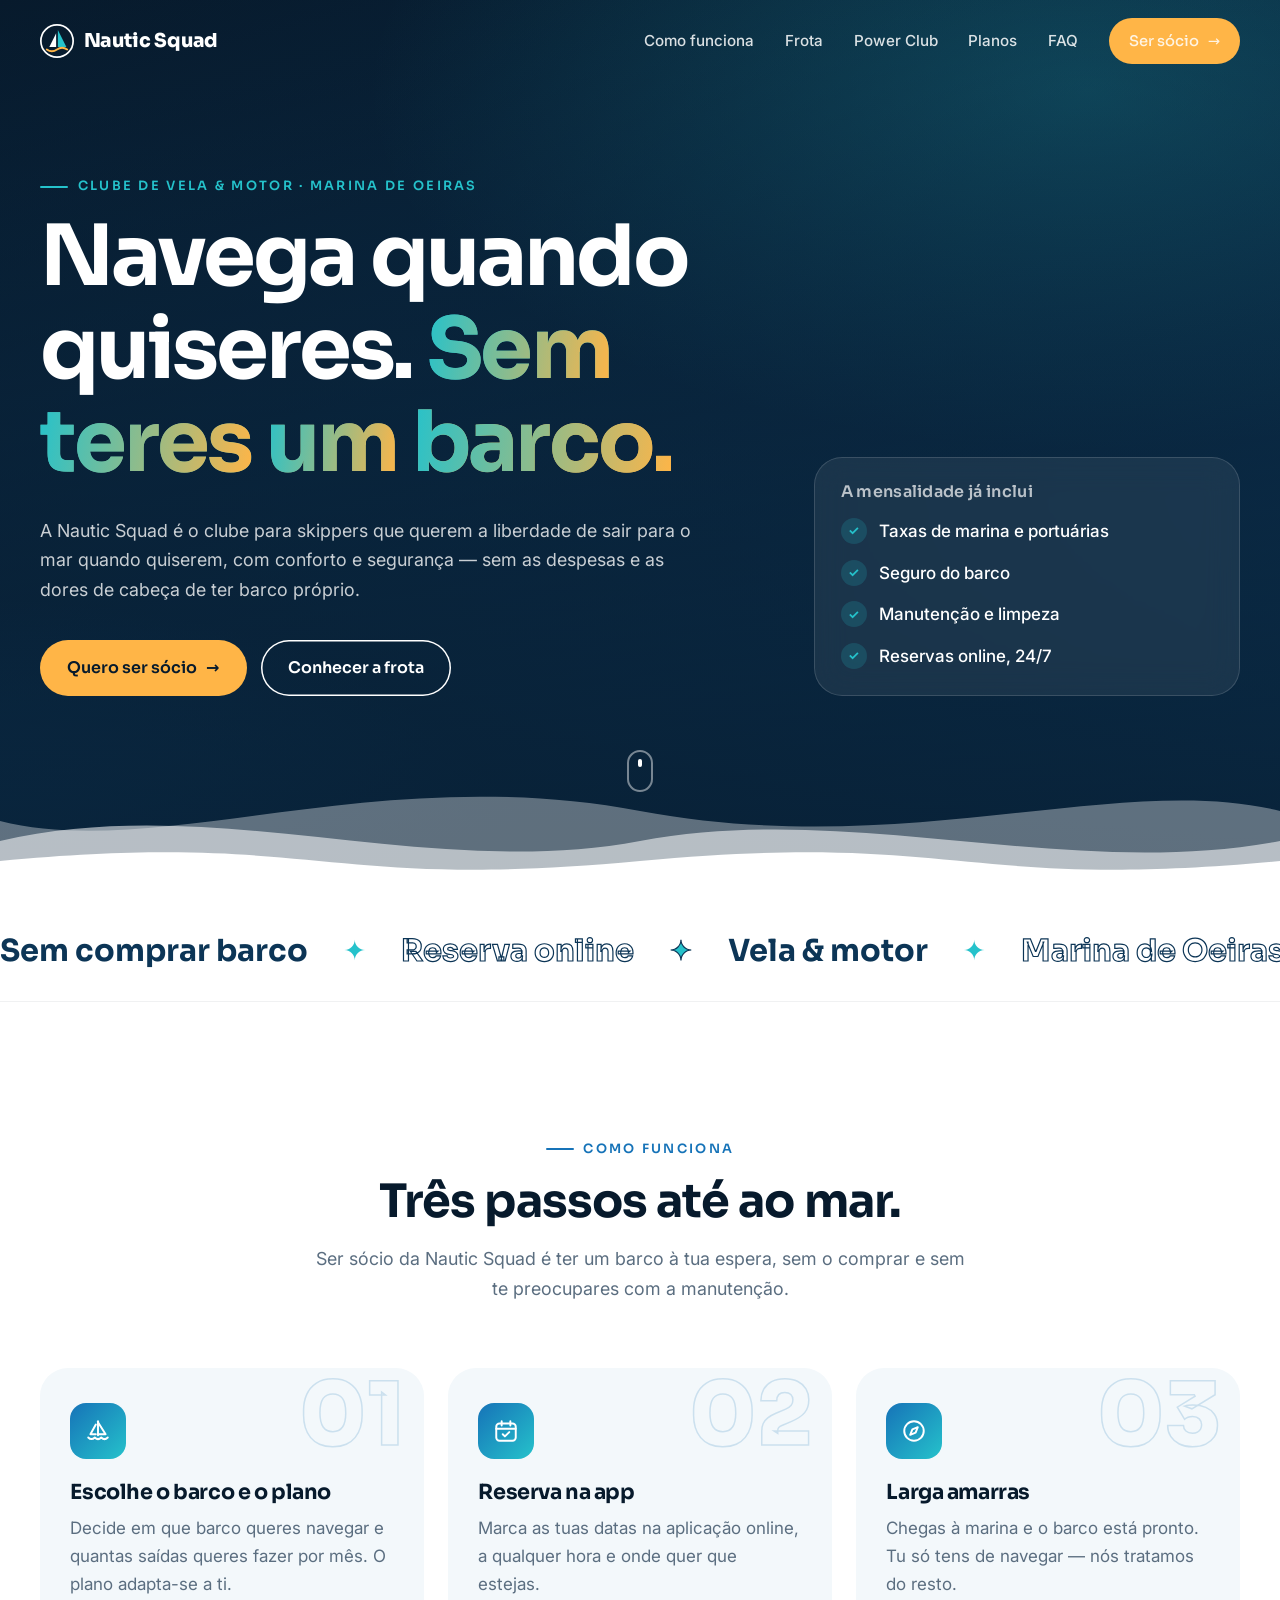
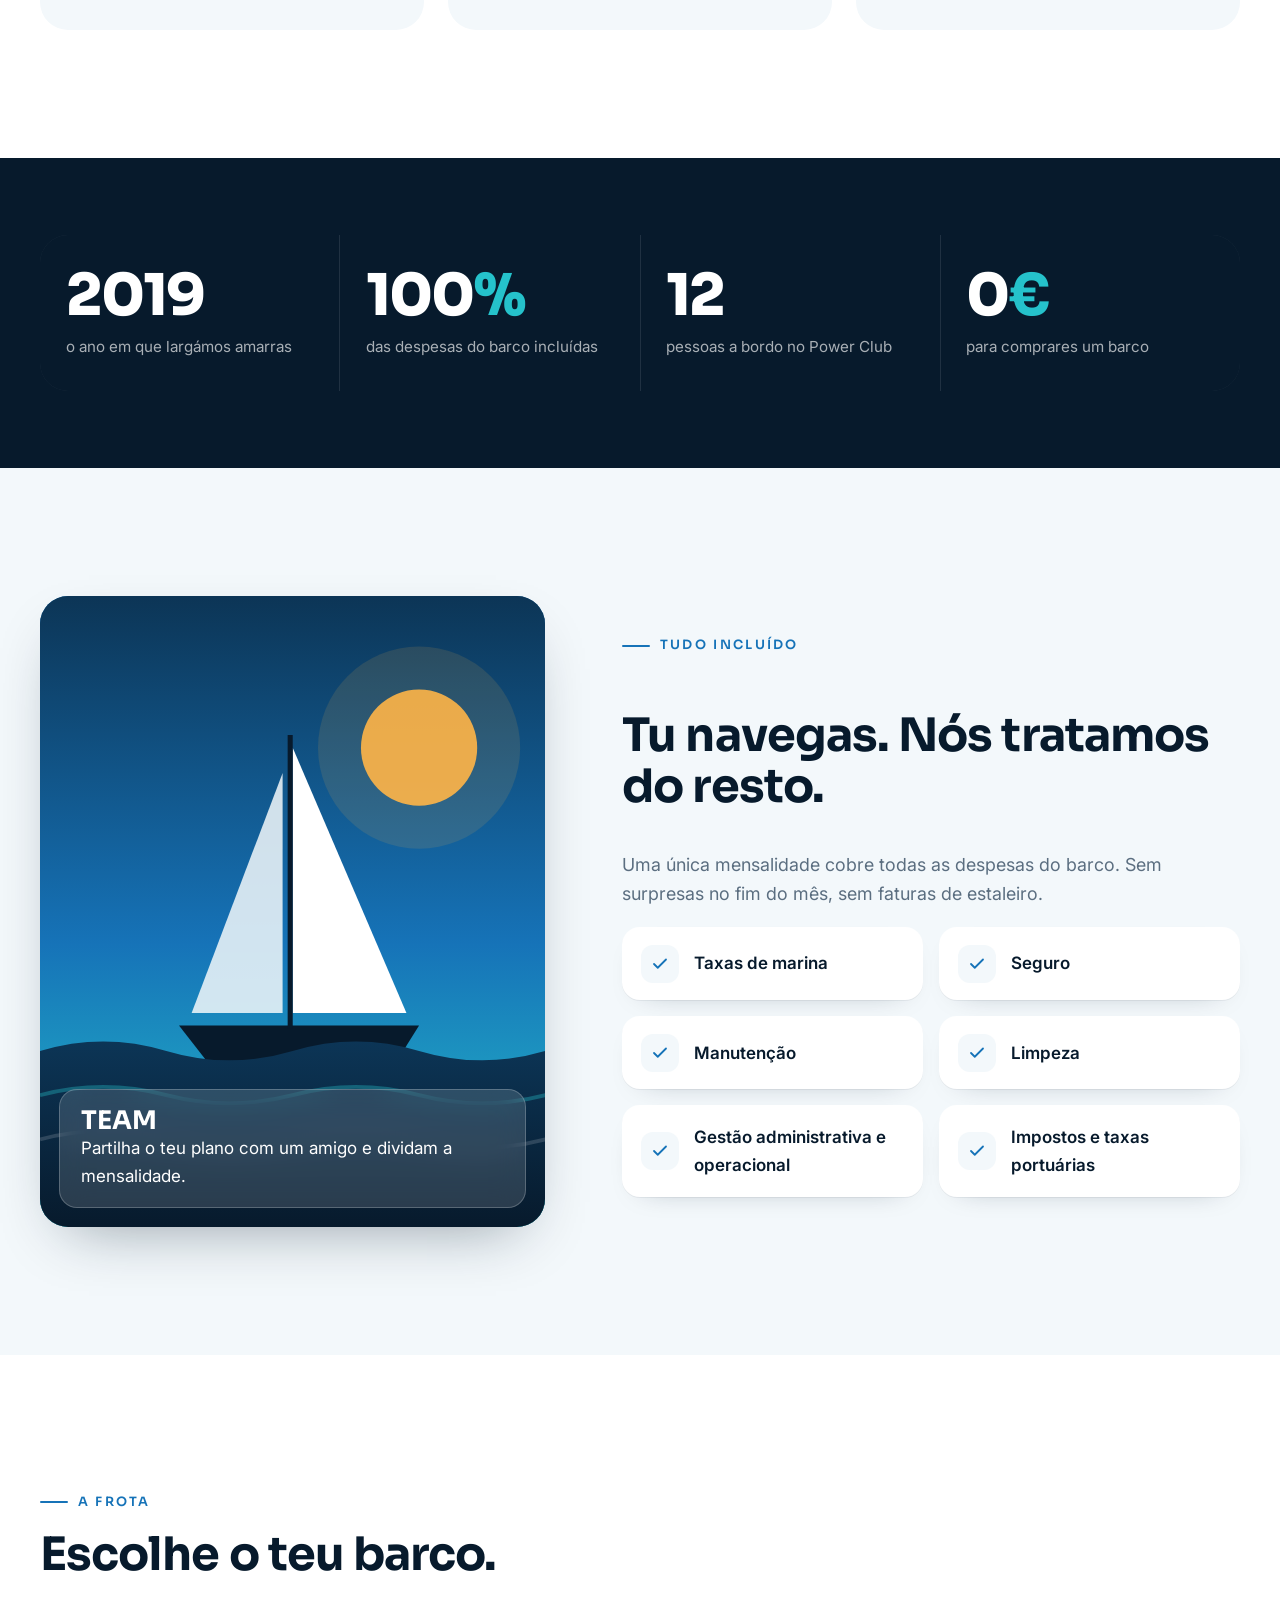
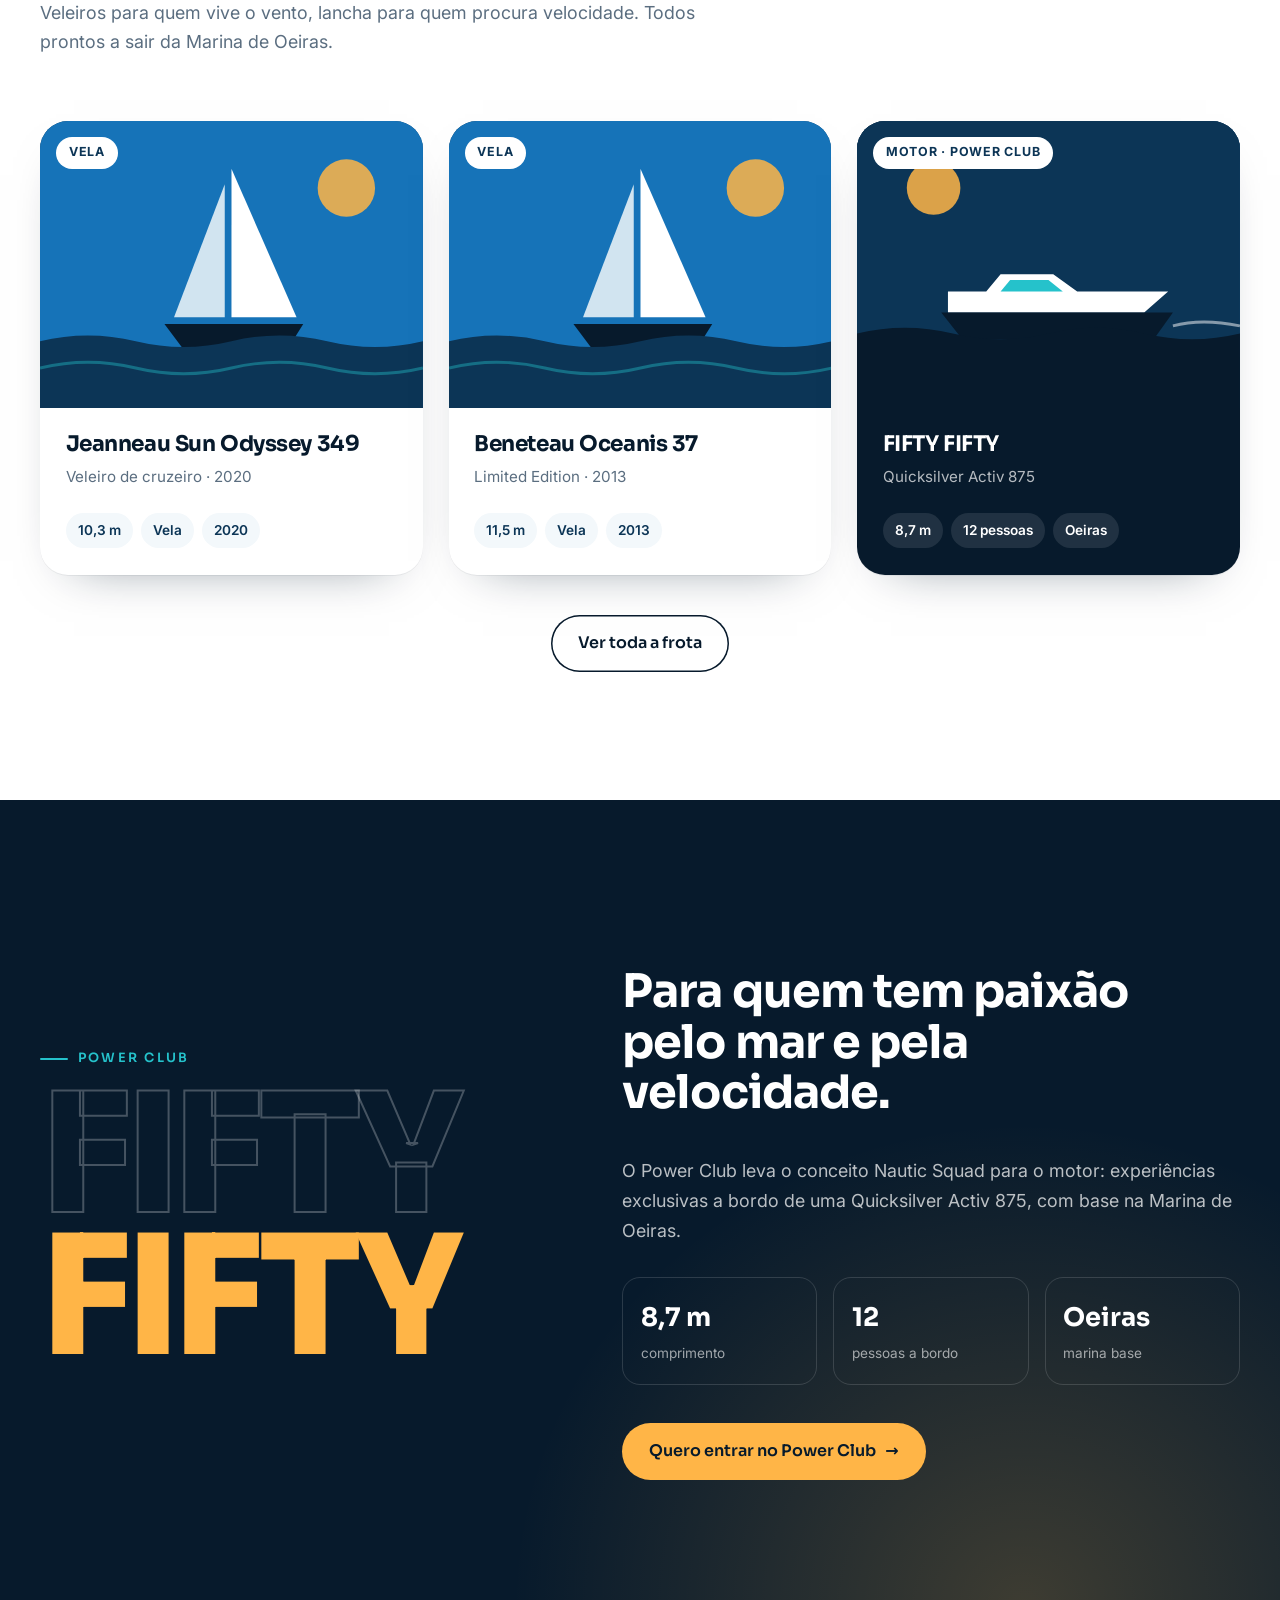
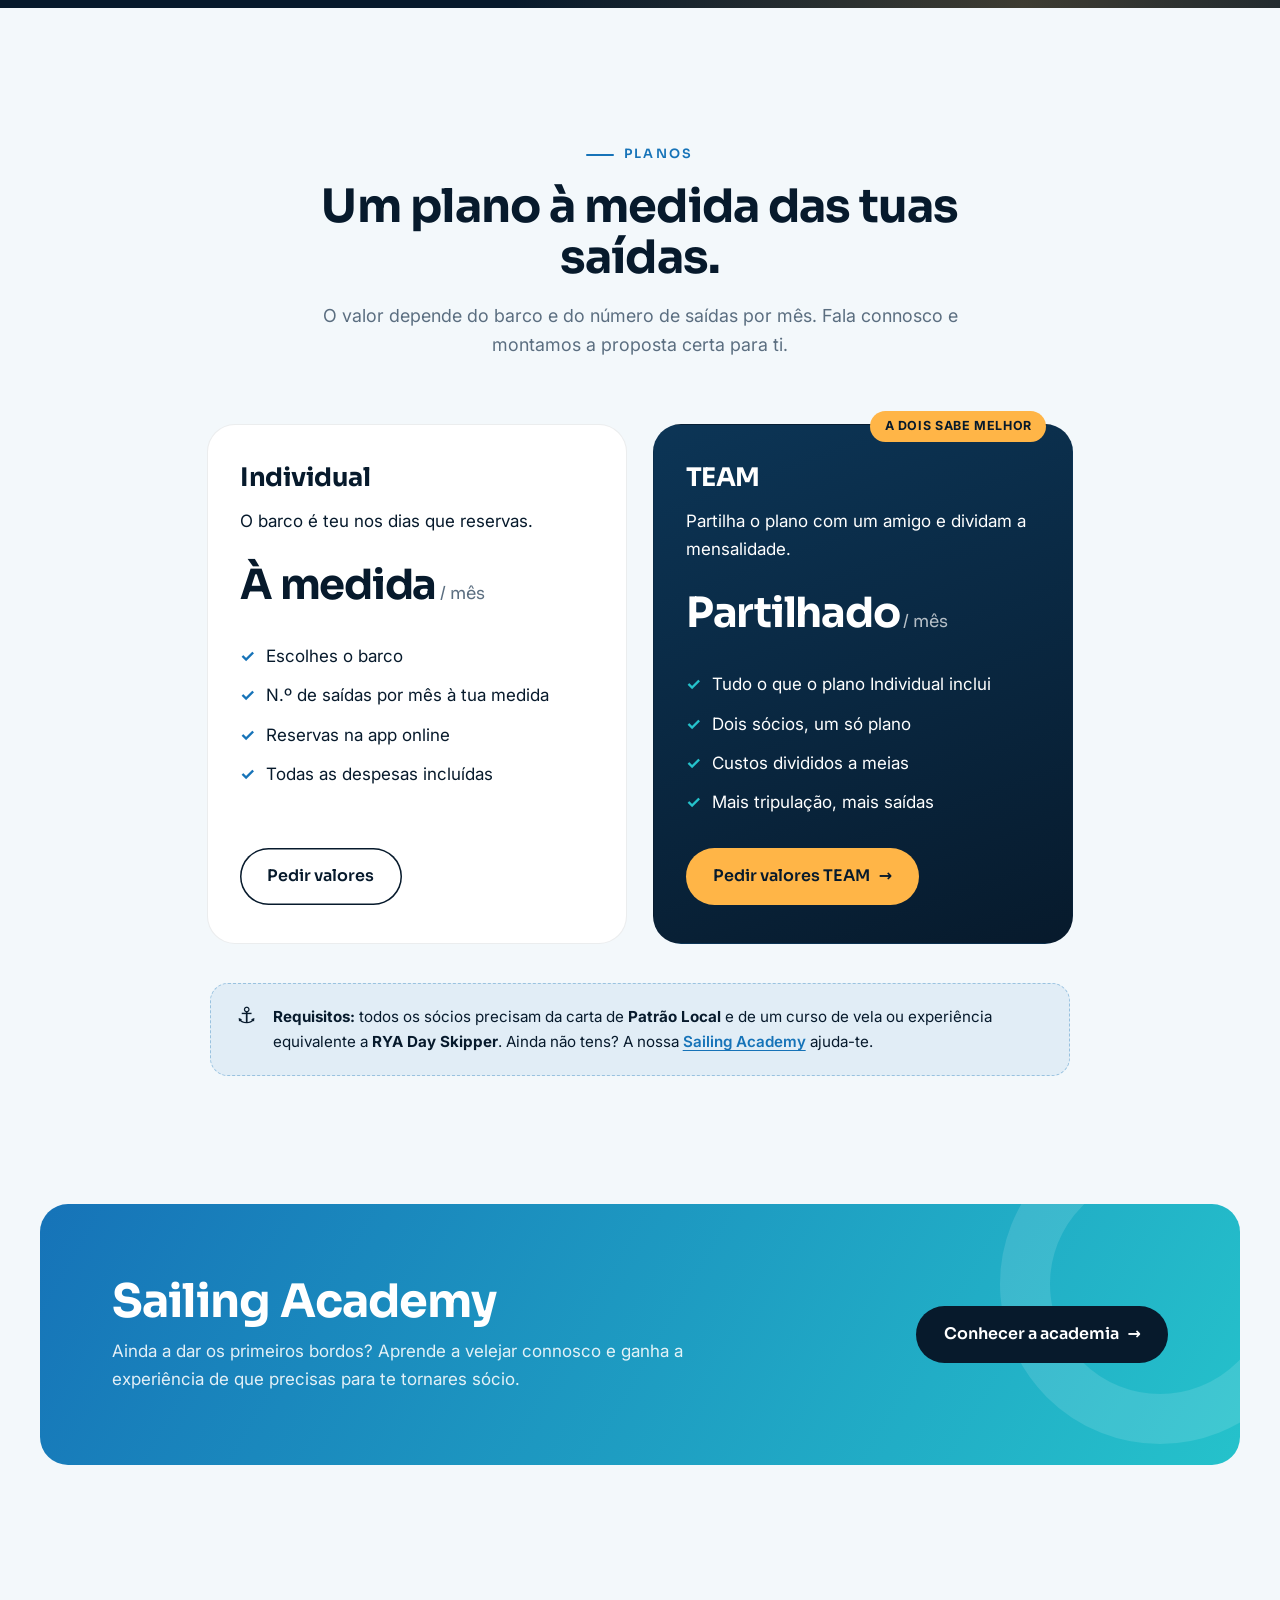
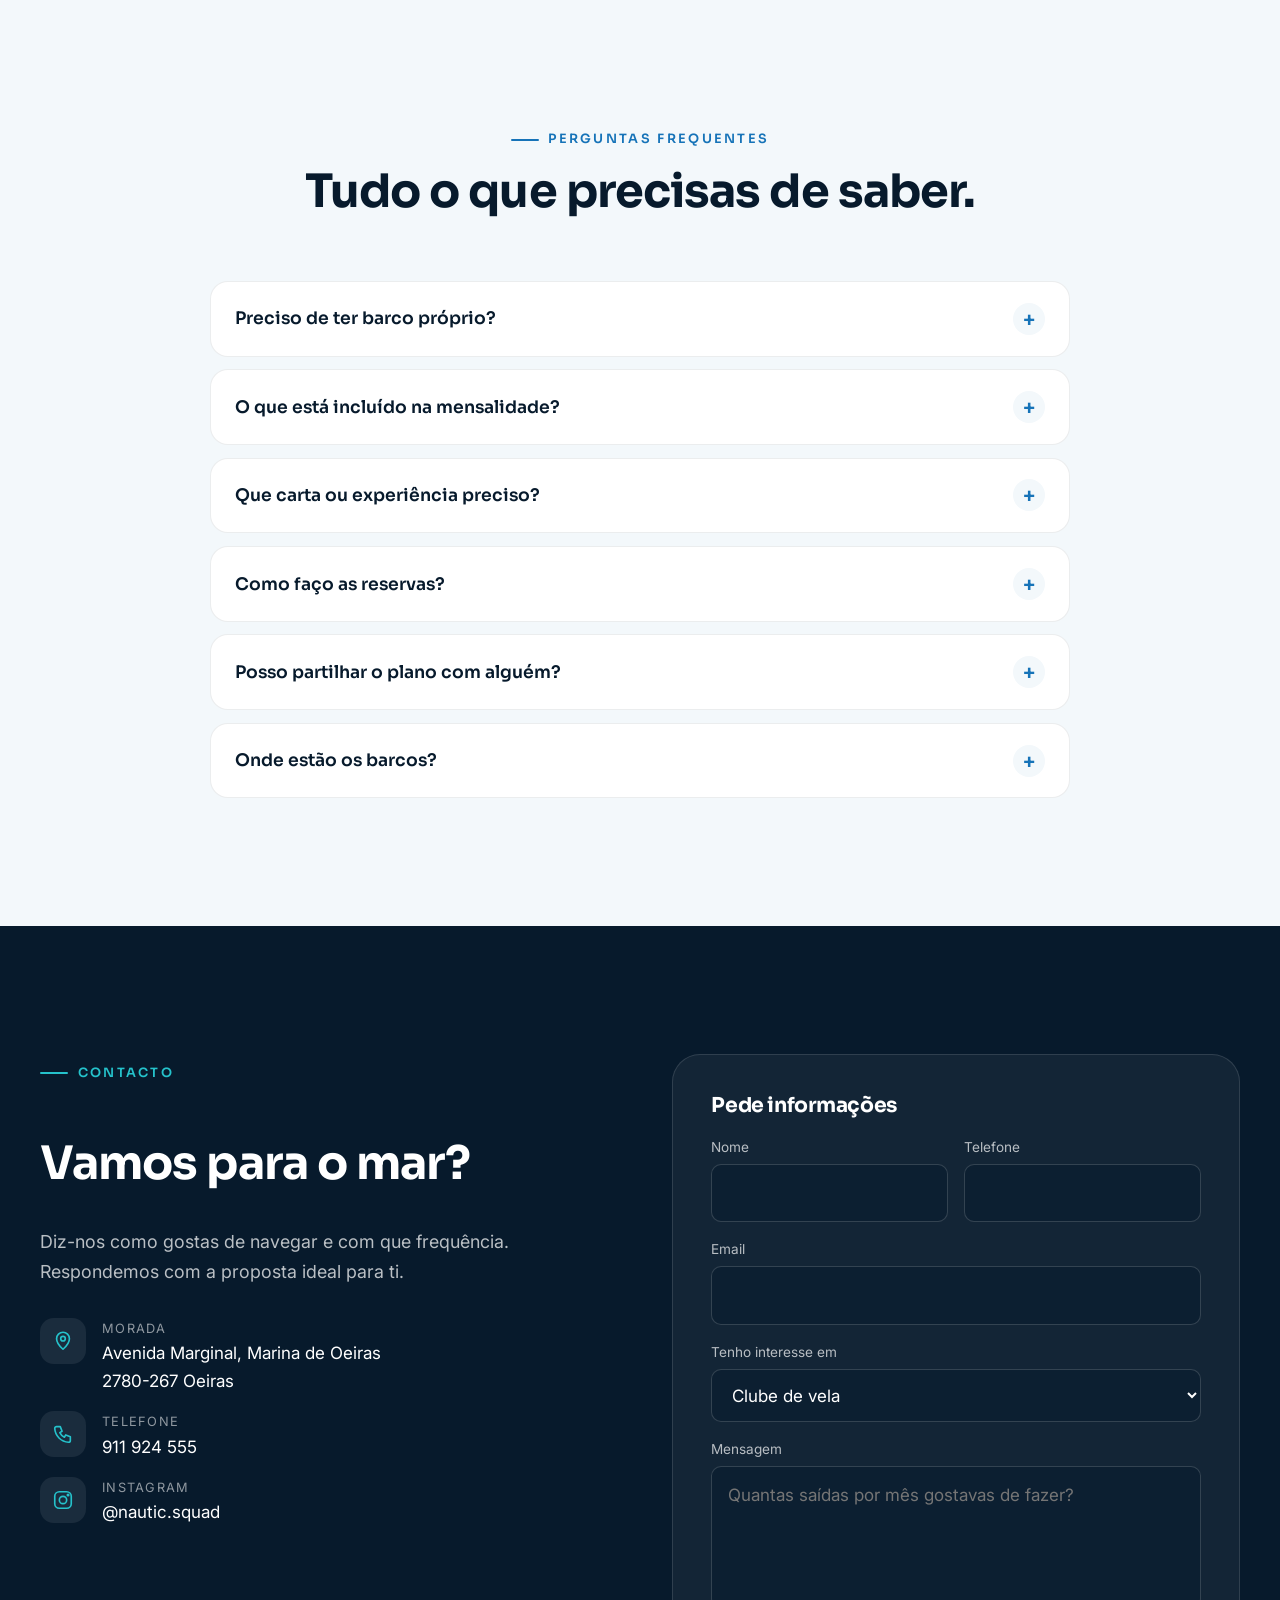
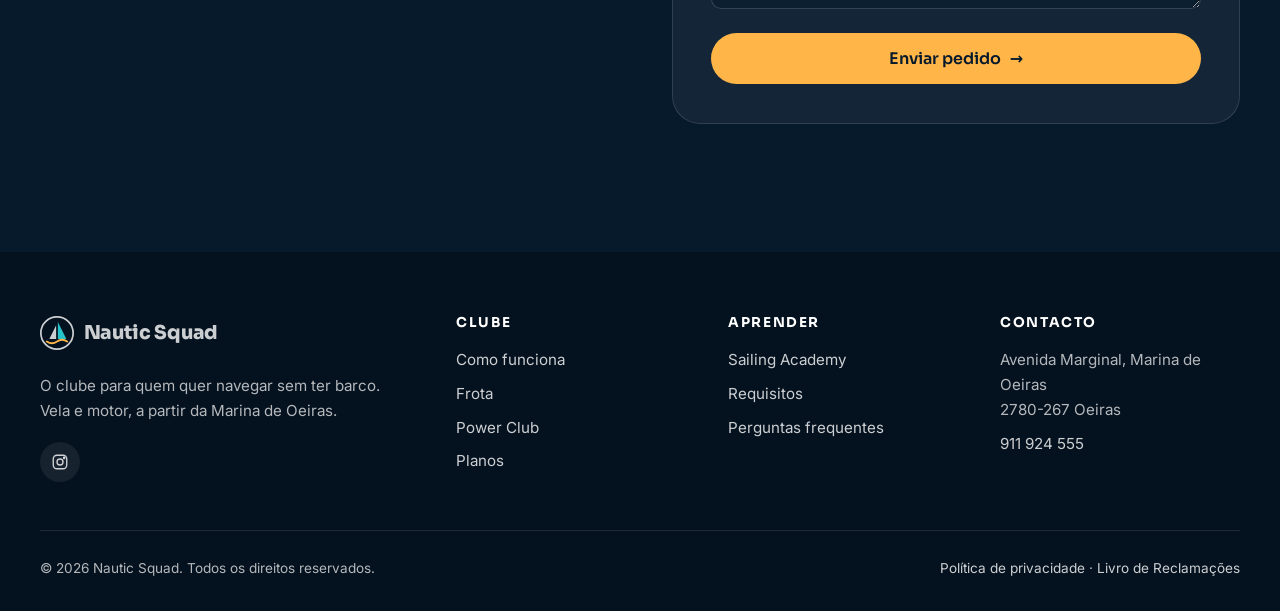
==== wordpress/preview/index.html @ 09c7262d "Novo tema WordPress (FSE) para o site da Nautic Squad + pré-visualização Tema em blocos moderno e an" ====
<!doctype html>
<html lang="pt-PT">
<head>
<meta charset="utf-8">
<meta name="viewport" content="width=device-width, initial-scale=1">
<title>Nautic Squad — Proposta de redesign</title>
<link rel="preconnect" href="https://fonts.googleapis.com"><link rel="preconnect" href="https://fonts.gstatic.com" crossorigin>
<link href="https://fonts.googleapis.com/css2?family=Inter:wght@400;500;600&family=Sora:wght@500;600;700;800&display=swap" rel="stylesheet">
<style>
body{margin:0;font-family:var(--ns-font-text);font-size:1.0625rem;line-height:1.65;color:#071A2C;background:#fff}
h1,h2,h3,h4{font-family:var(--ns-font-title);font-weight:700;line-height:1.1;letter-spacing:-.02em}
h2{font-size:clamp(1.9rem,3.6vw,3rem)}h3{font-size:clamp(1.2rem,1.6vw,1.5rem)}
.wp-block-buttons{display:flex;flex-wrap:wrap;gap:.8rem}
.wp-block-button__link{background:var(--ns-sol);color:var(--ns-abismo);padding:.95rem 1.7rem;font-size:1rem}
.ns-hero .wp-block-button__link{}
.wp-block-buttons[style*="margin-top"]{justify-content:center}
.wp-block-list{padding-left:0}
/* ==========================================================================
   Nautic Squad — estilos do tema
   As cores vêm do theme.json (variáveis --wp--preset--color--*). Os valores
   após a vírgula são apenas fallback para a pré-visualização fora do WordPress.
   ========================================================================== */

:root {
	--ns-abismo: var(--wp--preset--color--abismo, #071A2C);
	--ns-oceano: var(--wp--preset--color--oceano, #0C3556);
	--ns-mar: var(--wp--preset--color--mar, #1673B8);
	--ns-turquesa: var(--wp--preset--color--turquesa, #25C2CB);
	--ns-sol: var(--wp--preset--color--sol, #FFB547);
	--ns-espuma: var(--wp--preset--color--espuma, #F3F8FB);
	--ns-branco: var(--wp--preset--color--branco, #FFFFFF);
	--ns-nevoa: var(--wp--preset--color--nevoa, #5B6E80);

	--ns-font-title: var(--wp--preset--font-family--titulos, "Sora", ui-sans-serif, system-ui, sans-serif);
	--ns-font-text: var(--wp--preset--font-family--texto, "Inter", ui-sans-serif, system-ui, sans-serif);

	--ns-r-s: 10px;
	--ns-r-m: 18px;
	--ns-r-l: 28px;
	--ns-shadow: 0 24px 60px -28px rgba(7, 26, 44, .45);
	--ns-ease: cubic-bezier(.22, 1, .36, 1);
	--ns-wide: var(--wp--style--global--wide-size, 1240px);
	--ns-gutter: clamp(1rem, 4vw, 2.5rem);
	--ns-section: clamp(4.5rem, 10vw, 8.5rem);
}

*, *::before, *::after { box-sizing: border-box; }
html { scroll-behavior: smooth; }
body.ns-site { overflow-x: hidden; -webkit-font-smoothing: antialiased; }
::selection { background: var(--ns-turquesa); color: var(--ns-abismo); }

/* Utilitários ------------------------------------------------------------- */
.ns-wrap { width: min(100%, var(--ns-wide)); margin-inline: auto; }
.ns-eyebrow {
	display: inline-flex; align-items: center; gap: .6rem;
	font-family: var(--ns-font-title); font-size: .8rem; font-weight: 600;
	letter-spacing: .18em; text-transform: uppercase; color: var(--ns-mar);
	margin: 0 0 1rem;
}
.ns-eyebrow::before { content: ""; width: 28px; height: 2px; background: currentColor; border-radius: 2px; }
.is-dark .ns-eyebrow, .ns-hero .ns-eyebrow { color: var(--ns-turquesa); }
.ns-lead { font-size: clamp(1.05rem, 1.4vw, 1.25rem); color: var(--ns-nevoa); max-width: 60ch; }
.is-dark .ns-lead { color: rgba(255, 255, 255, .72); }
.ns-gradient-text {
	background: linear-gradient(100deg, var(--ns-turquesa), var(--ns-sol));
	-webkit-background-clip: text; background-clip: text; color: transparent;
}
.ns-section { padding-block: var(--ns-section); position: relative; }
.ns-section__head { margin-bottom: clamp(2.5rem, 5vw, 4rem); max-width: 720px; }
.ns-section__head.is-center { margin-inline: auto; text-align: center; }
.ns-section__head.is-center .ns-lead { margin-inline: auto; }
.ns-section__head h2 { margin: 0 0 1rem; }
.is-dark { background: var(--ns-abismo); color: var(--ns-branco); }
.is-dark h1, .is-dark h2, .is-dark h3, .is-dark h4 { color: var(--ns-branco); }
.is-foam { background: var(--ns-espuma); }

/* Botões ------------------------------------------------------------------ */
.wp-block-button__link, .ns-btn {
	display: inline-flex; align-items: center; gap: .55rem;
	border-radius: 999px; text-decoration: none;
	font-family: var(--ns-font-title); font-weight: 600;
	transition: transform .35s var(--ns-ease), box-shadow .35s var(--ns-ease), background-color .25s, color .25s;
}
.ns-btn { background: var(--ns-sol); color: var(--ns-abismo); padding: .95rem 1.7rem; font-size: 1rem; }
.wp-block-button__link:hover, .ns-btn:hover { transform: translateY(-2px); box-shadow: 0 14px 30px -12px rgba(255, 181, 71, .7); }
.wp-block-button__link::after, .ns-btn::after { content: "→"; transition: transform .35s var(--ns-ease); }
.wp-block-button__link:hover::after, .ns-btn:hover::after { transform: translateX(4px); }
.is-style-ghost .wp-block-button__link, .ns-btn--ghost {
	background: transparent !important; color: inherit !important;
	box-shadow: inset 0 0 0 1.5px currentColor;
}
.is-style-ghost .wp-block-button__link:hover, .ns-btn--ghost:hover { box-shadow: inset 0 0 0 1.5px var(--ns-turquesa); color: var(--ns-turquesa) !important; }
.is-style-ghost .wp-block-button__link::after, .ns-btn--ghost::after { content: none; }

/* Cabeçalho --------------------------------------------------------------- */
.ns-header {
	position: fixed; inset: 0 0 auto 0; z-index: 100;
	padding: 1.1rem var(--ns-gutter);
	transition: padding .4s var(--ns-ease), background-color .4s, backdrop-filter .4s, box-shadow .4s;
	color: var(--ns-branco);
}
.admin-bar .ns-header { top: 32px; }
.ns-header.is-scrolled {
	padding-block: .65rem;
	background: rgba(7, 26, 44, .78);
	backdrop-filter: saturate(160%) blur(14px); -webkit-backdrop-filter: saturate(160%) blur(14px);
	box-shadow: 0 10px 30px -20px rgba(0, 0, 0, .6);
}
.ns-header__inner { display: flex; align-items: center; justify-content: space-between; gap: 1.5rem; width: min(100%, var(--ns-wide)); margin-inline: auto; }
.ns-logo, .ns-header .wp-block-site-title a {
	display: inline-flex; align-items: center; gap: .6rem;
	font-family: var(--ns-font-title); font-weight: 800; font-size: 1.2rem; letter-spacing: -.01em;
	color: var(--ns-branco); text-decoration: none;
}
.ns-header .wp-block-site-title { margin: 0; }
.ns-header .wp-block-site-logo img { max-height: 44px; width: auto; }
.ns-logo__mark { width: 34px; height: 34px; flex: none; }
.ns-nav { display: flex; align-items: center; gap: clamp(1rem, 2.4vw, 2.2rem); }
.ns-nav a, .ns-header .wp-block-navigation-item__content {
	color: rgba(255, 255, 255, .85); text-decoration: none; font-weight: 500; font-size: .95rem; position: relative;
}
.ns-nav a:not(.ns-btn)::after, .ns-header .wp-block-navigation-item__content::after {
	content: ""; position: absolute; left: 0; right: 0; bottom: -6px; height: 2px;
	background: var(--ns-turquesa); transform: scaleX(0); transform-origin: left; transition: transform .35s var(--ns-ease);
}
.ns-nav a:not(.ns-btn):hover::after, .ns-header .wp-block-navigation-item__content:hover::after { transform: scaleX(1); }
.ns-nav a:hover { color: var(--ns-branco); }
.ns-header .ns-btn, .ns-header .wp-block-button__link { padding: .7rem 1.25rem; font-size: .92rem; }
.ns-header .wp-block-navigation__responsive-container.is-menu-open { background: var(--ns-abismo); color: var(--ns-branco); }
.ns-burger { display: none; background: none; border: 0; color: inherit; padding: .4rem; cursor: pointer; }
.ns-burger span { display: block; width: 24px; height: 2px; background: currentColor; margin: 5px 0; border-radius: 2px; transition: transform .3s, opacity .3s; }

@media (max-width: 860px) {
	.ns-burger { display: block; }
	.ns-nav {
		position: fixed; inset: 0; flex-direction: column; justify-content: center; gap: 1.6rem;
		background: var(--ns-abismo); font-size: 1.4rem;
		opacity: 0; pointer-events: none; transition: opacity .35s;
	}
	.ns-nav a { font-size: 1.35rem; }
	.ns-header.is-open .ns-nav { opacity: 1; pointer-events: auto; }
	.ns-header.is-open .ns-burger { position: relative; z-index: 2; }
	.ns-header.is-open .ns-burger span:nth-child(1) { transform: translateY(7px) rotate(45deg); }
	.ns-header.is-open .ns-burger span:nth-child(2) { opacity: 0; }
	.ns-header.is-open .ns-burger span:nth-child(3) { transform: translateY(-7px) rotate(-45deg); }
}

/* Hero -------------------------------------------------------------------- */
.ns-hero {
	position: relative; isolation: isolate; overflow: hidden;
	min-height: 100svh; display: flex; align-items: center;
	padding: clamp(7rem, 14vh, 10rem) var(--ns-gutter) clamp(9rem, 18vh, 12rem);
	color: var(--ns-branco);
	background:
		radial-gradient(1200px 600px at 85% 10%, rgba(37, 194, 203, .28), transparent 60%),
		radial-gradient(900px 500px at 0% 100%, rgba(22, 115, 184, .45), transparent 60%),
		linear-gradient(165deg, var(--ns-abismo) 0%, var(--ns-oceano) 60%, #0f4c7a 100%);
}
.ns-hero__media {
	position: absolute; inset: 0; z-index: -2; overflow: hidden;
}
.ns-hero__media img, .ns-hero__media video {
	width: 100%; height: 100%; object-fit: cover; opacity: .42; mix-blend-mode: luminosity;
	transform: scale(1.08); will-change: transform;
}
.ns-hero__media::after { content: ""; position: absolute; inset: 0; background: linear-gradient(180deg, rgba(7, 26, 44, .2), rgba(7, 26, 44, .85)); }
.ns-hero__grid { display: grid; grid-template-columns: 1.25fr .75fr; gap: clamp(2rem, 5vw, 5rem); align-items: end; width: min(100%, var(--ns-wide)); margin-inline: auto; }
.ns-hero h1 { font-size: clamp(2.6rem, 6.6vw, 5.4rem); line-height: 1.02; letter-spacing: -.035em; margin: 0 0 1.5rem; color: var(--ns-branco); }
.ns-hero .ns-lead { color: rgba(255, 255, 255, .78); margin-bottom: 2.2rem; }
.ns-hero__actions { display: flex; flex-wrap: wrap; gap: .9rem; }
.ns-hero__card {
	border-radius: var(--ns-r-l); padding: 1.6rem;
	background: rgba(255, 255, 255, .07); border: 1px solid rgba(255, 255, 255, .14);
	backdrop-filter: blur(16px); -webkit-backdrop-filter: blur(16px);
	animation: ns-float 7s ease-in-out infinite;
}
.ns-hero__card h3 { font-size: 1rem; margin: 0 0 1rem; color: rgba(255, 255, 255, .7); font-weight: 600; letter-spacing: .02em; }
.ns-hero__card ul { list-style: none; margin: 0; padding: 0; display: grid; gap: .85rem; }
.ns-hero__card li { display: flex; gap: .75rem; align-items: center; font-weight: 500; }
.ns-hero__card li::before {
	content: "✓"; flex: none; display: grid; place-items: center; width: 26px; height: 26px; border-radius: 50%;
	background: rgba(37, 194, 203, .18); color: var(--ns-turquesa); font-size: .8rem; font-weight: 700;
}
.ns-hero__scroll {
	position: absolute; left: 50%; bottom: clamp(5.5rem, 12vh, 7.5rem); transform: translateX(-50%);
	width: 26px; height: 42px; border: 2px solid rgba(255, 255, 255, .45); border-radius: 20px; z-index: 2;
}
.ns-hero__scroll::after { content: ""; position: absolute; left: 50%; top: 7px; width: 4px; height: 8px; margin-left: -2px; border-radius: 2px; background: var(--ns-branco); animation: ns-scroll 1.8s infinite; }

/* Ondas animadas */
.ns-waves { position: absolute; left: 0; right: 0; bottom: -1px; height: clamp(70px, 11vw, 140px); z-index: 1; pointer-events: none; }
.ns-waves svg { position: absolute; bottom: 0; width: 200%; height: 100%; }
.ns-waves .w1 { animation: ns-wave 18s linear infinite; opacity: .35; }
.ns-waves .w2 { animation: ns-wave 12s linear infinite reverse; opacity: .55; }
.ns-waves .w3 { animation: ns-wave 24s linear infinite; }
.ns-waves path { fill: var(--ns-branco); }
.ns-waves.is-foam path { fill: var(--ns-espuma); }
.ns-waves.is-dark path { fill: var(--ns-abismo); }

/* Bolhas decorativas */
.ns-bubbles { position: absolute; inset: 0; z-index: -1; pointer-events: none; }
.ns-bubbles span {
	position: absolute; bottom: -40px; border-radius: 50%;
	background: radial-gradient(circle at 30% 30%, rgba(255, 255, 255, .5), rgba(37, 194, 203, .08));
	animation: ns-rise linear infinite;
}

@media (max-width: 900px) {
	.ns-hero__grid { grid-template-columns: 1fr; }
	.ns-hero__card { max-width: 420px; }
}

/* Faixa em movimento ------------------------------------------------------ */
.ns-marquee { background: var(--ns-branco); padding-block: 1.6rem; overflow: hidden; border-bottom: 1px solid rgba(7, 26, 44, .06); }
.ns-marquee__track { display: flex; width: max-content; animation: ns-marquee 35s linear infinite; }
.ns-marquee:hover .ns-marquee__track { animation-play-state: paused; }
.ns-marquee__item {
	display: inline-flex; align-items: center; gap: 2.2rem; padding-right: 2.2rem;
	font-family: var(--ns-font-title); font-weight: 700; font-size: clamp(1.2rem, 2.4vw, 1.9rem);
	color: var(--ns-oceano); white-space: nowrap;
}
.ns-marquee__item::after { content: "✦"; color: var(--ns-turquesa); font-size: .9em; }
.ns-marquee__item:nth-child(even) { color: transparent; -webkit-text-stroke: 1.2px var(--ns-oceano); }

/* Como funciona ----------------------------------------------------------- */
.ns-steps { display: grid; grid-template-columns: repeat(3, 1fr); gap: 1.5rem; counter-reset: step; }
.ns-step {
	position: relative; padding: 2.2rem 1.9rem 2rem; border-radius: var(--ns-r-l);
	background: var(--ns-espuma); overflow: hidden; counter-increment: step;
	transition: transform .5s var(--ns-ease), box-shadow .5s var(--ns-ease), background-color .4s;
}
.ns-step::before {
	content: "0" counter(step); position: absolute; right: 1.2rem; top: .3rem;
	font-family: var(--ns-font-title); font-weight: 800; font-size: 5.5rem; line-height: 1;
	color: transparent; -webkit-text-stroke: 1.5px rgba(22, 115, 184, .18);
	transition: transform .6s var(--ns-ease);
}
.ns-step:hover { transform: translateY(-8px); box-shadow: var(--ns-shadow); background: var(--ns-branco); }
.ns-step:hover::before { transform: translateY(6px) scale(1.05); }
.ns-step__icon {
	width: 56px; height: 56px; border-radius: 16px; display: grid; place-items: center; margin-bottom: 1.4rem;
	background: linear-gradient(135deg, var(--ns-mar), var(--ns-turquesa)); color: var(--ns-branco);
}
.ns-step__icon svg { width: 26px; height: 26px; }
.ns-step h3 { margin: 0 0 .6rem; font-size: 1.3rem; }
.ns-step p { margin: 0; color: var(--ns-nevoa); }
@media (max-width: 860px) { .ns-steps { grid-template-columns: 1fr; } }

/* Números ----------------------------------------------------------------- */
.ns-stats { display: grid; grid-template-columns: repeat(4, 1fr); gap: 1px; background: rgba(255, 255, 255, .1); border-radius: var(--ns-r-l); overflow: hidden; }
.ns-stat { background: var(--ns-abismo); padding: 2rem 1.6rem; }
.ns-stat__num { font-family: var(--ns-font-title); font-weight: 800; font-size: clamp(2.4rem, 4.5vw, 3.6rem); line-height: 1; letter-spacing: -.03em; color: var(--ns-branco); }
.ns-stat__num em { font-style: normal; color: var(--ns-turquesa); }
.ns-stat__label { margin-top: .6rem; color: rgba(255, 255, 255, .65); font-size: .95rem; }
@media (max-width: 860px) { .ns-stats { grid-template-columns: repeat(2, 1fr); } }

/* Incluído na mensalidade -------------------------------------------------- */
.ns-split { display: grid; grid-template-columns: .9fr 1.1fr; gap: clamp(2rem, 6vw, 6rem); align-items: center; width: min(100%, var(--ns-wide)); margin-inline: auto; }
@media (max-width: 900px) { .ns-split { grid-template-columns: 1fr; } }
.ns-included { display: grid; grid-template-columns: repeat(2, 1fr); gap: 1rem; list-style: none; margin: 0; padding: 0; }
.ns-included li {
	display: flex; align-items: center; gap: .9rem; padding: 1.1rem 1.2rem; border-radius: var(--ns-r-m);
	background: var(--ns-branco); box-shadow: 0 1px 0 rgba(7, 26, 44, .06), 0 10px 30px -22px rgba(7, 26, 44, .4);
	font-weight: 600; transition: transform .4s var(--ns-ease);
}
.ns-included li:hover { transform: translateX(6px); }
.ns-included li::before {
	content: ""; flex: none; width: 38px; height: 38px; border-radius: 12px;
	background: var(--ns-espuma) url("data:image/svg+xml,%3Csvg xmlns='http://www.w3.org/2000/svg' viewBox='0 0 24 24' fill='none' stroke='%231673B8' stroke-width='2.4' stroke-linecap='round' stroke-linejoin='round'%3E%3Cpath d='M20 6 9 17l-5-5'/%3E%3C/svg%3E") center/18px no-repeat;
}
@media (max-width: 560px) { .ns-included { grid-template-columns: 1fr; } }

.ns-visual {
	position: relative; aspect-ratio: 4/5; border-radius: var(--ns-r-l); overflow: hidden;
	background: linear-gradient(160deg, var(--ns-mar), var(--ns-abismo));
	box-shadow: var(--ns-shadow);
}
.ns-visual img { width: 100%; height: 100%; object-fit: cover; }
.ns-visual__badge {
	position: absolute; left: 1.2rem; bottom: 1.2rem; right: 1.2rem; padding: 1.1rem 1.3rem; border-radius: var(--ns-r-m);
	background: rgba(255, 255, 255, .14); border: 1px solid rgba(255, 255, 255, .22); color: var(--ns-branco);
	backdrop-filter: blur(14px); -webkit-backdrop-filter: blur(14px);
	display: flex; align-items: center; gap: 1rem;
}
.ns-visual__badge strong { font-family: var(--ns-font-title); font-size: 1.6rem; display: block; line-height: 1; }

/* Frota ------------------------------------------------------------------- */
.ns-fleet, .ns-fleet .wp-block-post-template { display: grid; grid-template-columns: repeat(3, 1fr); gap: 1.6rem; list-style: none; margin: 0; padding: 0; }
.ns-fleet .wp-block-post-template { grid-column: 1 / -1; }
.ns-fleet:has(.wp-block-post-template) { display: block; }
@media (max-width: 980px) { .ns-fleet, .ns-fleet .wp-block-post-template { grid-template-columns: repeat(2, 1fr); } }
@media (max-width: 640px) { .ns-fleet, .ns-fleet .wp-block-post-template { grid-template-columns: 1fr; } }
.ns-boat {
	position: relative; display: flex; flex-direction: column; height: 100%;
	border-radius: var(--ns-r-l); overflow: hidden; background: var(--ns-branco);
	box-shadow: 0 1px 0 rgba(7, 26, 44, .06), 0 20px 50px -34px rgba(7, 26, 44, .55);
	transition: transform .5s var(--ns-ease), box-shadow .5s var(--ns-ease);
}
.ns-boat:hover { transform: translateY(-10px); box-shadow: var(--ns-shadow); }
.ns-boat__media, .ns-boat .wp-block-post-featured-image { position: relative; aspect-ratio: 4/3; overflow: hidden; margin: 0; background: linear-gradient(160deg, var(--ns-oceano), var(--ns-mar)); }
.ns-boat__media img, .ns-boat .wp-block-post-featured-image img { width: 100%; height: 100%; object-fit: cover; transition: transform .9s var(--ns-ease); }
.ns-boat:hover .ns-boat__media img, .ns-boat:hover .wp-block-post-featured-image img { transform: scale(1.07); }
.ns-boat__media svg { width: 100%; height: 100%; display: block; }
.ns-boat__tag, .ns-boat .wp-block-post-terms {
	position: absolute; top: 1rem; left: 1rem; z-index: 2; margin: 0;
	padding: .35rem .8rem; border-radius: 999px; font-size: .78rem; font-weight: 700; letter-spacing: .06em; text-transform: uppercase;
	background: var(--ns-branco); color: var(--ns-oceano);
}
.ns-boat .wp-block-post-terms a { color: inherit; text-decoration: none; }
.ns-boat__body { padding: 1.5rem 1.6rem 1.7rem; display: flex; flex-direction: column; gap: .5rem; flex: 1; }
.ns-boat__body > * { margin: 0; }
.ns-boat h3, .ns-boat .wp-block-post-title { font-size: 1.35rem; margin: 0; }
.ns-boat .wp-block-post-title a { color: inherit; text-decoration: none; }
.ns-boat__model { color: var(--ns-nevoa); font-size: .95rem; }
.ns-specs { display: flex; flex-wrap: wrap; gap: .5rem; margin-top: auto !important; padding-top: 1rem; }
.ns-specs > *, .ns-spec {
	margin: 0 !important; padding: .4rem .75rem; border-radius: 999px; font-size: .85rem; font-weight: 600;
	background: var(--ns-espuma); color: var(--ns-oceano);
}
.ns-specs > *:empty { display: none; }
.ns-boat__link { position: absolute; inset: 0; z-index: 3; }
.ns-boat.is-featured { background: var(--ns-abismo); color: var(--ns-branco); }
.ns-boat.is-featured .ns-boat__model { color: rgba(255, 255, 255, .7); }
.ns-boat.is-featured .ns-spec { background: rgba(255, 255, 255, .1); color: var(--ns-branco); }

/* Power Club ------------------------------------------------------------- */
.ns-power { overflow: hidden; isolation: isolate; }
.ns-power::before {
	content: ""; position: absolute; inset: auto -20% -60% 40%; height: 120%; z-index: -1;
	background: radial-gradient(closest-side, rgba(255, 181, 71, .22), transparent);
}
.ns-power__big {
	font-family: var(--ns-font-title); font-weight: 800; font-size: clamp(4rem, 13vw, 11rem); line-height: .85; letter-spacing: -.05em;
	margin: 0; color: transparent; -webkit-text-stroke: 2px rgba(255, 255, 255, .25);
}
.ns-power__big span { color: var(--ns-sol); -webkit-text-stroke: 0; }
.ns-power__specs { display: grid; grid-template-columns: repeat(3, 1fr); gap: 1rem; margin: 2rem 0 2.4rem; }
.ns-power__specs div { padding: 1.1rem; border-radius: var(--ns-r-m); border: 1px solid rgba(255, 255, 255, .14); }
.ns-power__specs strong { display: block; font-family: var(--ns-font-title); font-size: 1.6rem; color: var(--ns-branco); }
.ns-power__specs span { font-size: .85rem; color: rgba(255, 255, 255, .6); }
@media (max-width: 560px) { .ns-power__specs { grid-template-columns: 1fr 1fr; } }

/* Planos ------------------------------------------------------------------ */
.ns-plans { display: grid; grid-template-columns: repeat(2, minmax(0, 420px)); justify-content: center; gap: 1.6rem; }
@media (max-width: 760px) { .ns-plans { grid-template-columns: 1fr; } }
.ns-plan {
	position: relative; padding: 2.4rem 2rem; border-radius: var(--ns-r-l); background: var(--ns-branco);
	border: 1px solid rgba(7, 26, 44, .08); display: flex; flex-direction: column; gap: 1rem;
	transition: transform .5s var(--ns-ease), box-shadow .5s var(--ns-ease);
}
.ns-plan:hover { transform: translateY(-8px); box-shadow: var(--ns-shadow); }
.ns-plan > * { margin: 0; }
.ns-plan h3 { font-size: 1.6rem; }
.ns-plan__price { font-family: var(--ns-font-title); font-size: 1.05rem; color: var(--ns-nevoa); }
.ns-plan__price strong { font-size: 2.6rem; color: var(--ns-abismo); letter-spacing: -.03em; }
.ns-plan ul { list-style: none; padding: 0; margin: .4rem 0 1rem; display: grid; gap: .7rem; }
.ns-plan li { display: flex; gap: .7rem; }
.ns-plan li::before { content: "✓"; color: var(--ns-mar); font-weight: 700; }
.ns-plan .wp-block-buttons, .ns-plan .ns-btn { margin-top: auto; }
.ns-plan.is-highlight { background: linear-gradient(160deg, var(--ns-oceano), var(--ns-abismo)); color: var(--ns-branco); border-color: transparent; }
.ns-plan.is-highlight h3, .ns-plan.is-highlight .ns-plan__price strong { color: var(--ns-branco); }
.ns-plan.is-highlight .ns-plan__price { color: rgba(255, 255, 255, .7); }
.ns-plan.is-highlight li::before { color: var(--ns-turquesa); }
.ns-plan__badge {
	position: absolute; top: -14px; right: 1.6rem; padding: .35rem .9rem; border-radius: 999px;
	background: var(--ns-sol); color: var(--ns-abismo); font-weight: 700; font-size: .78rem; letter-spacing: .05em; text-transform: uppercase;
}
.ns-requirements {
	margin: 2.4rem auto 0; max-width: 860px; padding: 1.3rem 1.6rem; border-radius: var(--ns-r-m);
	background: rgba(22, 115, 184, .08); border: 1px dashed rgba(22, 115, 184, .35);
	display: flex; gap: 1rem; align-items: flex-start; font-size: .95rem;
}
.ns-requirements::before { content: "⚓"; font-size: 1.4rem; line-height: 1; }
.ns-requirements p { margin: 0; }

/* Academia (faixa CTA) ----------------------------------------------------- */
.ns-banner {
	position: relative; overflow: hidden; isolation: isolate; border-radius: var(--ns-r-l);
	padding: clamp(2.5rem, 6vw, 4.5rem); color: var(--ns-branco);
	background: linear-gradient(120deg, var(--ns-mar), var(--ns-turquesa));
	display: flex; flex-wrap: wrap; align-items: center; justify-content: space-between; gap: 2rem;
	width: min(100%, var(--ns-wide)); margin-inline: auto;
}
.ns-banner h2 { color: var(--ns-branco); margin: 0 0 .6rem; }
.ns-banner p { margin: 0; color: rgba(255, 255, 255, .88); max-width: 52ch; }
.ns-banner::after {
	content: ""; position: absolute; right: -80px; top: -80px; width: 320px; height: 320px; border-radius: 50%; z-index: -1;
	border: 50px solid rgba(255, 255, 255, .12); animation: ns-spin 30s linear infinite;
}
.ns-banner .ns-btn, .ns-banner .wp-block-button__link { background: var(--ns-abismo); color: var(--ns-branco); }

/* FAQ --------------------------------------------------------------------- */
.ns-faq { display: grid; gap: .8rem; max-width: 860px; margin-inline: auto; }
.ns-faq details { border-radius: var(--ns-r-m); background: var(--ns-branco); border: 1px solid rgba(7, 26, 44, .08); overflow: hidden; transition: box-shadow .3s; }
.ns-faq details[open] { box-shadow: var(--ns-shadow); }
.ns-faq summary {
	cursor: pointer; list-style: none; padding: 1.3rem 1.5rem; font-family: var(--ns-font-title); font-weight: 600; font-size: 1.08rem;
	display: flex; justify-content: space-between; align-items: center; gap: 1rem;
}
.ns-faq summary::-webkit-details-marker { display: none; }
.ns-faq summary::after {
	content: "+"; flex: none; width: 32px; height: 32px; display: grid; place-items: center; border-radius: 50%;
	background: var(--ns-espuma); color: var(--ns-mar); font-size: 1.3rem; transition: transform .35s var(--ns-ease), background-color .3s;
}
.ns-faq details[open] summary::after { transform: rotate(45deg); background: var(--ns-sol); color: var(--ns-abismo); }
.ns-faq details > :not(summary) { padding: 0 1.5rem 1.4rem; margin: 0; color: var(--ns-nevoa); }

/* Contacto ---------------------------------------------------------------- */
.ns-contact { display: grid; grid-template-columns: 1fr 1fr; gap: clamp(2rem, 5vw, 4rem); width: min(100%, var(--ns-wide)); margin-inline: auto; align-items: start; }
@media (max-width: 900px) { .ns-contact { grid-template-columns: 1fr; } }
.ns-contact__list { list-style: none; padding: 0; margin: 2rem 0 0; display: grid; gap: 1rem; }
.ns-contact__list li { display: flex; gap: 1rem; align-items: flex-start; }
.ns-contact__list .ico { flex: none; width: 46px; height: 46px; display: grid; place-items: center; border-radius: 14px; background: rgba(255, 255, 255, .08); color: var(--ns-turquesa); }
.ns-contact__list .ico svg { width: 22px; height: 22px; }
.ns-contact__list small { display: block; color: rgba(255, 255, 255, .55); font-size: .8rem; text-transform: uppercase; letter-spacing: .1em; }
.ns-contact__list a { color: var(--ns-branco); text-decoration: none; }
.ns-form {
	padding: clamp(1.6rem, 3vw, 2.4rem); border-radius: var(--ns-r-l);
	background: rgba(255, 255, 255, .05); border: 1px solid rgba(255, 255, 255, .12);
}
.ns-form h3 { margin: 0 0 1.2rem; }
.ns-form label { display: block; font-size: .85rem; color: rgba(255, 255, 255, .7); margin-bottom: .35rem; }
.ns-form input, .ns-form select, .ns-form textarea {
	width: 100%; box-sizing: border-box; margin-bottom: 1rem; padding: .9rem 1rem; border-radius: var(--ns-r-s);
	border: 1px solid rgba(255, 255, 255, .16); background: rgba(7, 26, 44, .5); color: var(--ns-branco); font: inherit;
	transition: border-color .25s, box-shadow .25s;
}
.ns-form input:focus, .ns-form select:focus, .ns-form textarea:focus { outline: none; border-color: var(--ns-turquesa); box-shadow: 0 0 0 4px rgba(37, 194, 203, .18); }
.ns-form .row { display: grid; grid-template-columns: 1fr 1fr; gap: 0 1rem; }
@media (max-width: 560px) { .ns-form .row { grid-template-columns: 1fr; } }
.ns-form button { border: 0; cursor: pointer; width: 100%; justify-content: center; }

/* Rodapé ------------------------------------------------------------------ */
.ns-footer { background: #04111e; color: rgba(255, 255, 255, .7); padding: 4rem var(--ns-gutter) 2rem; font-size: .95rem; }
.ns-footer a { color: rgba(255, 255, 255, .8); text-decoration: none; }
.ns-footer a:hover { color: var(--ns-turquesa); }
.ns-footer__grid { display: grid; grid-template-columns: 1.6fr 1fr 1fr 1fr; gap: 2rem; width: min(100%, var(--ns-wide)); margin-inline: auto; }
.ns-footer h4 { color: var(--ns-branco); font-size: .85rem; text-transform: uppercase; letter-spacing: .12em; margin: 0 0 1rem; }
.ns-footer ul { list-style: none; margin: 0; padding: 0; display: grid; gap: .55rem; }
.ns-footer__bottom {
	width: min(100%, var(--ns-wide)); margin: 3rem auto 0; padding-top: 1.6rem; border-top: 1px solid rgba(255, 255, 255, .1);
	display: flex; flex-wrap: wrap; justify-content: space-between; gap: 1rem; font-size: .85rem;
}
.ns-social { display: flex; gap: .6rem; margin-top: 1.2rem; }
.ns-social a { width: 40px; height: 40px; display: grid; place-items: center; border-radius: 50%; background: rgba(255, 255, 255, .07); transition: background-color .3s, transform .3s; }
.ns-social a:hover { background: var(--ns-turquesa); color: var(--ns-abismo); transform: translateY(-3px); }
.ns-social svg { width: 18px; height: 18px; }
@media (max-width: 860px) { .ns-footer__grid { grid-template-columns: 1fr 1fr; } }
@media (max-width: 520px) { .ns-footer__grid { grid-template-columns: 1fr; } }

/* Páginas interiores ------------------------------------------------------ */
.ns-page-hero {
	padding: clamp(8rem, 16vh, 11rem) var(--ns-gutter) clamp(5rem, 10vh, 7rem); position: relative; overflow: hidden;
	background: linear-gradient(165deg, var(--ns-abismo), var(--ns-oceano)); color: var(--ns-branco);
}
.ns-page-hero h1 { color: var(--ns-branco); font-size: clamp(2.2rem, 5vw, 4rem); margin: 0; }
.ns-main { padding-block: clamp(3rem, 6vw, 5rem); }

/* Botão flutuante "voltar ao topo" ---------------------------------------- */
.ns-totop {
	position: fixed; right: 1.2rem; bottom: 1.2rem; z-index: 90; width: 48px; height: 48px; border-radius: 50%; border: 0; cursor: pointer;
	background: var(--ns-sol); color: var(--ns-abismo); font-size: 1.2rem; box-shadow: var(--ns-shadow);
	opacity: 0; transform: translateY(20px); transition: opacity .4s, transform .4s var(--ns-ease);
}
.ns-totop.is-visible { opacity: 1; transform: none; }

/* Barra de progresso de leitura */
.ns-progress { position: fixed; top: 0; left: 0; height: 3px; width: 100%; z-index: 101; transform-origin: left; transform: scaleX(0); background: linear-gradient(90deg, var(--ns-turquesa), var(--ns-sol)); }

/* Animações de entrada ---------------------------------------------------- */
.ns-js .reveal { opacity: 0; transform: translateY(40px); transition: opacity 1s var(--ns-ease), transform 1s var(--ns-ease); transition-delay: var(--d, 0s); }
.ns-js .reveal.is-visible { opacity: 1; transform: none; }
.ns-js .reveal-left { transform: translateX(-50px); }
.ns-js .reveal-zoom { transform: scale(.92); }
.ns-split-text .w { display: inline-block; overflow: hidden; vertical-align: top; padding-bottom: .08em; }
.ns-split-text .w > span { display: inline-block; transform: translateY(110%); transition: transform 1.1s var(--ns-ease); transition-delay: calc(var(--i) * 60ms + .15s); }
.ns-split-text.is-visible .w > span { transform: none; }
/* No editor tudo fica visível */
.editor-styles-wrapper .reveal { opacity: 1 !important; transform: none !important; }

@keyframes ns-wave { from { transform: translateX(0); } to { transform: translateX(-50%); } }
@keyframes ns-marquee { from { transform: translateX(0); } to { transform: translateX(-50%); } }
@keyframes ns-float { 0%, 100% { transform: translateY(0); } 50% { transform: translateY(-12px); } }
@keyframes ns-scroll { 0% { opacity: 0; transform: translateY(0); } 40% { opacity: 1; } 100% { opacity: 0; transform: translateY(14px); } }
@keyframes ns-rise { 0% { transform: translateY(0) scale(.6); opacity: 0; } 15% { opacity: 1; } 100% { transform: translateY(-110vh) scale(1.1); opacity: 0; } }
@keyframes ns-spin { to { transform: rotate(360deg); } }
@keyframes ns-sail { 0%, 100% { transform: translateY(0) rotate(-1.5deg); } 50% { transform: translateY(-6px) rotate(1.5deg); } }
.ns-sail { animation: ns-sail 5s ease-in-out infinite; transform-origin: 50% 90%; transform-box: fill-box; }

@media (prefers-reduced-motion: reduce) {
	*, *::before, *::after { animation-duration: .001ms !important; animation-iteration-count: 1 !important; transition-duration: .001ms !important; scroll-behavior: auto !important; }
	.ns-js .reveal, .ns-split-text .w > span { opacity: 1; transform: none; }
}

/* Mensagem do formulário */
.ns-form__notice { margin: 0 0 1rem; padding: .9rem 1rem; border-radius: var(--ns-r-s); font-weight: 600; }
.ns-form__notice.is-ok { background: rgba(37, 194, 203, .16); color: var(--ns-turquesa); }
.ns-form__notice.is-error { background: rgba(255, 120, 100, .16); color: #ffb3a6; }
.ns-hp { position: absolute !important; left: -9999px !important; }

/* Grelhas: anular margens de "flow layout" do WordPress */
.ns-hero__grid > *, .ns-steps > *, .ns-stats > *, .ns-split > *, .ns-fleet > *, .ns-plans > *,
.ns-contact > *, .ns-footer__grid > *, .ns-power__specs > *, .ns-banner > *, .ns-header__inner > *,
.ns-boat > *, .ns-boat__body > *, .ns-specs > * { margin-block: 0; }
.ns-section { padding-inline: var(--ns-gutter); }
.ns-gradient-text .w > span { background: linear-gradient(100deg, var(--ns-turquesa), var(--ns-sol)); -webkit-background-clip: text; background-clip: text; color: transparent; }
mark.ns-gradient-text { background-color: transparent !important; }
.ns-requirements a { color: var(--ns-mar); font-weight: 600; text-underline-offset: 3px; }
@media (max-width: 900px) { .ns-hero__scroll { display: none; } }

</style>
</head>
<body class="ns-site">
<div class="ns-progress" aria-hidden="true"></div>
<header class="ns-header"><div class="ns-header__inner">
<a class="ns-logo" href="#"><svg class="ns-logo__mark" viewBox="0 0 40 40" aria-hidden="true"><circle cx="20" cy="20" r="19" fill="none" stroke="currentColor" stroke-width="2"/><path d="M21 7 L21 27 L31 27 Z" fill="#25C2CB"/><path d="M19 11 L19 27 L11 27 Z" fill="currentColor"/><path d="M8 30 Q14 34 20 30 T32 30" fill="none" stroke="#FFB547" stroke-width="2.2" stroke-linecap="round"/></svg>Nautic Squad</a>
<button class="ns-burger" aria-label="Menu" aria-expanded="false"><span></span><span></span><span></span></button>
<nav class="ns-nav"><a href="#como-funciona">Como funciona</a><a href="#frota">Frota</a><a href="#power-club">Power Club</a><a href="#planos">Planos</a><a href="#faq">FAQ</a><a class="ns-btn" href="#contacto">Ser sócio</a></nav>
</div></header><main class="ns-home"><section class="wp-block-group alignfull ns-hero"><div class="ns-hero__media" aria-hidden="true"></div><div class="ns-bubbles" aria-hidden="true"></div>
<div class="wp-block-group ns-hero__grid"><div class="wp-block-group ns-hero__text"><p class="ns-eyebrow reveal">Clube de vela &amp; motor · Marina de Oeiras</p>
<h1 class="wp-block-heading ns-split-text">Navega quando quiseres. <mark style="background-color:rgba(0, 0, 0, 0)" class="has-inline-color ns-gradient-text">Sem teres um barco.</mark></h1>
<p class="ns-lead reveal">A Nautic Squad é o clube para skippers que querem a liberdade de sair para o mar quando quiserem, com conforto e segurança — sem as despesas e as dores de cabeça de ter barco próprio.</p>
<div class="wp-block-buttons ns-hero__actions reveal"><div class="wp-block-button"><a class="wp-block-button__link wp-element-button" href="#contacto">Quero ser sócio</a></div>
<div class="wp-block-button is-style-ghost"><a class="wp-block-button__link wp-element-button" href="#frota">Conhecer a frota</a></div>
</div>
</div>
<div class="wp-block-group ns-hero__card reveal reveal-zoom"><h3 class="wp-block-heading">A mensalidade já inclui</h3>
<ul class="wp-block-list"><li>Taxas de marina e portuárias</li>
<li>Seguro do barco</li>
<li>Manutenção e limpeza</li>
<li>Reservas online, 24/7</li>
</ul>
</div>
</div>
<a class="ns-hero__scroll" href="#como-funciona" aria-label="Descer"></a><div class="ns-waves" aria-hidden="true"><svg class="w1" viewBox="0 0 2400 140" preserveAspectRatio="none"><path d="M0 60 C 150 100 350 0 600 50 C 850 100 1050 10 1200 50 C 1350 90 1550 0 1800 50 C 2050 100 2250 10 2400 50 L2400 140 L0 140 Z"/></svg><svg class="w2" viewBox="0 0 2400 140" preserveAspectRatio="none"><path d="M0 80 C 200 30 400 120 600 80 C 800 40 1000 120 1200 80 C 1400 40 1600 120 1800 80 C 2000 40 2200 120 2400 80 L2400 140 L0 140 Z"/></svg><svg class="w3" viewBox="0 0 2400 140" preserveAspectRatio="none"><path d="M0 100 C 300 70 300 130 600 100 C 900 70 900 130 1200 100 C 1500 70 1500 130 1800 100 C 2100 70 2100 130 2400 100 L2400 140 L0 140 Z"/></svg></div></section>
<div class="ns-marquee alignfull" aria-hidden="true"><div class="ns-marquee__track"><span class="ns-marquee__item">Sem comprar barco</span><span class="ns-marquee__item">Reserva online</span><span class="ns-marquee__item">Vela &amp; motor</span><span class="ns-marquee__item">Marina de Oeiras</span><span class="ns-marquee__item">Manutenção incluída</span><span class="ns-marquee__item">Partilha com um amigo</span><span class="ns-marquee__item">Sem comprar barco</span><span class="ns-marquee__item">Reserva online</span><span class="ns-marquee__item">Vela &amp; motor</span><span class="ns-marquee__item">Marina de Oeiras</span><span class="ns-marquee__item">Manutenção incluída</span><span class="ns-marquee__item">Partilha com um amigo</span></div></div>
<section id="como-funciona" class="wp-block-group alignfull ns-section"><div class="wp-block-group ns-wrap"><div class="wp-block-group ns-section__head is-center reveal"><p class="ns-eyebrow">Como funciona</p>
<h2 class="wp-block-heading">Três passos até ao mar.</h2>
<p class="ns-lead">Ser sócio da Nautic Squad é ter um barco à tua espera, sem o comprar e sem te preocupares com a manutenção.</p>
</div>
<div class="wp-block-group ns-steps reveal-stagger"><div class="wp-block-group ns-step"><div class="ns-step__icon"><svg viewBox="0 0 24 24" fill="none" stroke="currentColor" stroke-width="1.8" stroke-linecap="round" stroke-linejoin="round"><path d="M12 3v13"/><path d="M12 4l7 11h-7"/><path d="M10 6 5 15h5"/><path d="M3 18c2 2 4 2 6 0 2 2 4 2 6 0 2 2 4 2 6 0"/></svg></div>
<h3 class="wp-block-heading">Escolhe o barco e o plano</h3>
<p>Decide em que barco queres navegar e quantas saídas queres fazer por mês. O plano adapta-se a ti.</p>
</div>
<div class="wp-block-group ns-step"><div class="ns-step__icon"><svg viewBox="0 0 24 24" fill="none" stroke="currentColor" stroke-width="1.8" stroke-linecap="round" stroke-linejoin="round"><rect x="3" y="5" width="18" height="16" rx="3"/><path d="M8 3v4M16 3v4M3 10h18"/><path d="m9 15 2 2 4-4"/></svg></div>
<h3 class="wp-block-heading">Reserva na app</h3>
<p>Marca as tuas datas na aplicação online, a qualquer hora e onde quer que estejas.</p>
</div>
<div class="wp-block-group ns-step"><div class="ns-step__icon"><svg viewBox="0 0 24 24" fill="none" stroke="currentColor" stroke-width="1.8" stroke-linecap="round" stroke-linejoin="round"><circle cx="12" cy="12" r="9"/><path d="m15.5 8.5-2 5-5 2 2-5z"/></svg></div>
<h3 class="wp-block-heading">Larga amarras</h3>
<p>Chegas à marina e o barco está pronto. Tu só tens de navegar — nós tratamos do resto.</p>
</div>
</div>
</div>
</section>
<section class="wp-block-group alignfull ns-section is-dark" style="padding-top:clamp(3rem, 6vw, 5rem);padding-bottom:clamp(3rem, 6vw, 5rem)"><div class="ns-wrap"><div class="ns-stats reveal">
<div class="ns-stat"><div class="ns-stat__num"><span data-count="2020">2020</span></div><div class="ns-stat__label">o ano em que largámos amarras</div></div>
<div class="ns-stat"><div class="ns-stat__num"><span data-count="100">100</span><em>%</em></div><div class="ns-stat__label">das despesas do barco incluídas</div></div>
<div class="ns-stat"><div class="ns-stat__num"><span data-count="12">12</span></div><div class="ns-stat__label">pessoas a bordo no Power Club</div></div>
<div class="ns-stat"><div class="ns-stat__num"><span data-count="0">0</span><em>€</em></div><div class="ns-stat__label">para comprares um barco</div></div>
</div></div>
</section>
<section class="wp-block-group alignfull ns-section is-foam"><div class="wp-block-group ns-split"><div class="ns-visual reveal reveal-left"><svg viewBox="0 0 400 500" preserveAspectRatio="xMidYMid slice" aria-hidden="true"><defs><linearGradient id="nsSky" x1="0" y1="0" x2="0" y2="1"><stop offset="0" stop-color="#0C3556"/><stop offset=".55" stop-color="#1673B8"/><stop offset="1" stop-color="#25C2CB"/></linearGradient><linearGradient id="nsSea" x1="0" y1="0" x2="0" y2="1"><stop offset="0" stop-color="#0C3556"/><stop offset="1" stop-color="#071A2C"/></linearGradient></defs><rect width="400" height="500" fill="url(#nsSky)"/><circle cx="300" cy="120" r="46" fill="#FFB547" opacity=".9"/><circle cx="300" cy="120" r="80" fill="#FFB547" opacity=".12"/><g class="ns-sail"><path d="M200 120 L200 330 L290 330 Z" fill="#fff"/><path d="M192 140 L192 330 L120 330 Z" fill="#F3F8FB" opacity=".85"/><path d="M110 340 L300 340 L280 372 L135 372 Z" fill="#071A2C"/><rect x="196" y="110" width="4" height="232" fill="#071A2C"/></g><path d="M0 360 Q50 345 100 360 T200 360 T300 360 T400 360 V500 H0 Z" fill="url(#nsSea)"/><path d="M0 395 Q50 382 100 395 T200 395 T300 395 T400 395" stroke="#25C2CB" stroke-opacity=".35" stroke-width="3" fill="none"/><path d="M0 430 Q50 417 100 430 T200 430 T300 430 T400 430" stroke="#fff" stroke-opacity=".15" stroke-width="3" fill="none"/></svg><div class="ns-visual__badge"><div><strong>TEAM</strong>Partilha o teu plano com um amigo e dividam a mensalidade.</div></div></div>
<div class="wp-block-group reveal"><p class="ns-eyebrow">Tudo incluído</p>
<h2 class="wp-block-heading">Tu navegas. Nós tratamos do resto.</h2>
<p class="ns-lead">Uma única mensalidade cobre todas as despesas do barco. Sem surpresas no fim do mês, sem faturas de estaleiro.</p>
<ul class="wp-block-list ns-included reveal-stagger"><li>Taxas de marina</li>
<li>Seguro</li>
<li>Manutenção</li>
<li>Limpeza</li>
<li>Gestão administrativa e operacional</li>
<li>Impostos e taxas portuárias</li>
</ul>
</div>
</div>
</section>
<section id="frota" class="wp-block-group alignfull ns-section"><div class="wp-block-group ns-wrap"><div class="wp-block-group ns-section__head reveal"><p class="ns-eyebrow">A frota</p>
<h2 class="wp-block-heading">Escolhe o teu barco.</h2>
<p class="ns-lead">Veleiros para quem vive o vento, lancha para quem procura velocidade. Todos prontos a sair da Marina de Oeiras.</p>
</div>
<div class="ns-fleet reveal-stagger"><article class="ns-boat"><div class="ns-boat__media"><svg viewBox="0 0 400 300" preserveAspectRatio="xMidYMid slice" aria-hidden="true"><rect width="400" height="300" fill="#1673B8"/><circle cx="320" cy="70" r="30" fill="#FFB547" opacity=".85"/><g class="ns-sail"><path d="M200 50 L200 205 L268 205 Z" fill="#fff"/><path d="M193 66 L193 205 L140 205 Z" fill="#F3F8FB" opacity=".85"/><path d="M130 212 L275 212 L260 236 L148 236 Z" fill="#071A2C"/></g><path d="M0 230 Q50 218 100 230 T200 230 T300 230 T400 230 V300 H0 Z" fill="#0C3556"/><path d="M0 258 Q50 246 100 258 T200 258 T300 258 T400 258" stroke="#25C2CB" stroke-opacity=".4" stroke-width="3" fill="none"/></svg><span class="ns-boat__tag">Vela</span></div><div class="ns-boat__body"><h3>Jeanneau Sun Odyssey 349</h3><p class="ns-boat__model">Veleiro de cruzeiro · 2020</p><div class="ns-specs"><span class="ns-spec">10,3 m</span><span class="ns-spec">Vela</span><span class="ns-spec">2020</span></div></div><a class="ns-boat__link" href="#" aria-label="Jeanneau Sun Odyssey 349"></a></article><article class="ns-boat"><div class="ns-boat__media"><svg viewBox="0 0 400 300" preserveAspectRatio="xMidYMid slice" aria-hidden="true"><rect width="400" height="300" fill="#1673B8"/><circle cx="320" cy="70" r="30" fill="#FFB547" opacity=".85"/><g class="ns-sail"><path d="M200 50 L200 205 L268 205 Z" fill="#fff"/><path d="M193 66 L193 205 L140 205 Z" fill="#F3F8FB" opacity=".85"/><path d="M130 212 L275 212 L260 236 L148 236 Z" fill="#071A2C"/></g><path d="M0 230 Q50 218 100 230 T200 230 T300 230 T400 230 V300 H0 Z" fill="#0C3556"/><path d="M0 258 Q50 246 100 258 T200 258 T300 258 T400 258" stroke="#25C2CB" stroke-opacity=".4" stroke-width="3" fill="none"/></svg><span class="ns-boat__tag">Vela</span></div><div class="ns-boat__body"><h3>Beneteau Oceanis 37</h3><p class="ns-boat__model">Limited Edition · 2013</p><div class="ns-specs"><span class="ns-spec">11,5 m</span><span class="ns-spec">Vela</span><span class="ns-spec">2013</span></div></div><a class="ns-boat__link" href="#" aria-label="Beneteau Oceanis 37"></a></article><article class="ns-boat is-featured"><div class="ns-boat__media"><svg viewBox="0 0 400 300" preserveAspectRatio="xMidYMid slice" aria-hidden="true"><rect width="400" height="300" fill="#0C3556"/><circle cx="80" cy="70" r="28" fill="#FFB547" opacity=".85"/><g class="ns-sail"><path d="M95 200 L300 200 L325 178 L230 178 L205 160 L150 160 L135 178 L95 178 Z" fill="#fff"/><path d="M160 166 L200 166 L215 178 L150 178 Z" fill="#25C2CB"/><path d="M88 200 L330 200 L310 228 L110 228 Z" fill="#071A2C"/></g><path d="M0 222 Q50 210 100 222 T200 222 T300 222 T400 222 V300 H0 Z" fill="#071A2C"/><path d="M330 214 Q360 206 400 214" stroke="#fff" stroke-opacity=".5" stroke-width="3" fill="none"/></svg><span class="ns-boat__tag">Motor · Power Club</span></div><div class="ns-boat__body"><h3>FIFTY FIFTY</h3><p class="ns-boat__model">Quicksilver Activ 875</p><div class="ns-specs"><span class="ns-spec">8,7 m</span><span class="ns-spec">12 pessoas</span><span class="ns-spec">Oeiras</span></div></div><a class="ns-boat__link" href="#" aria-label="FIFTY FIFTY"></a></article></div>
<div class="wp-block-buttons reveal" style="margin-top:2.5rem"><div class="wp-block-button is-style-ghost"><a class="wp-block-button__link wp-element-button" href="#frota/">Ver toda a frota</a></div>
</div>
</div>
</section>
<section id="power-club" class="wp-block-group alignfull ns-section is-dark ns-power"><div class="wp-block-group ns-split"><div class="wp-block-group reveal reveal-left"><p class="ns-eyebrow">Power Club</p>
<p class="ns-power__big" aria-label="FIFTY FIFTY">FIFTY<br><span>FIFTY</span></p>
</div>
<div class="wp-block-group reveal"><h2 class="wp-block-heading">Para quem tem paixão pelo mar e pela velocidade.</h2>
<p class="ns-lead">O Power Club leva o conceito Nautic Squad para o motor: experiências exclusivas a bordo de uma Quicksilver Activ 875, com base na Marina de Oeiras.</p>
<div class="ns-power__specs"><div><strong>8,7 m</strong><span>comprimento</span></div><div><strong>12</strong><span>pessoas a bordo</span></div><div><strong>Oeiras</strong><span>marina base</span></div></div>
<div class="wp-block-buttons"><div class="wp-block-button"><a class="wp-block-button__link wp-element-button" href="#contacto">Quero entrar no Power Club</a></div>
</div>
</div>
</div>
</section>
<section id="planos" class="wp-block-group alignfull ns-section is-foam"><div class="wp-block-group ns-wrap"><div class="wp-block-group ns-section__head is-center reveal"><p class="ns-eyebrow">Planos</p>
<h2 class="wp-block-heading">Um plano à medida das tuas saídas.</h2>
<p class="ns-lead">O valor depende do barco e do número de saídas por mês. Fala connosco e montamos a proposta certa para ti.</p>
</div>
<div class="wp-block-group ns-plans reveal-stagger"><div class="wp-block-group ns-plan"><h3 class="wp-block-heading">Individual</h3>
<p>O barco é teu nos dias que reservas.</p>
<p class="ns-plan__price"><strong>À medida</strong> / mês</p>
<ul class="wp-block-list"><li>Escolhes o barco</li>
<li>N.º de saídas por mês à tua medida</li>
<li>Reservas na app online</li>
<li>Todas as despesas incluídas</li>
</ul>
<div class="wp-block-buttons"><div class="wp-block-button is-style-ghost"><a class="wp-block-button__link wp-element-button" href="#contacto">Pedir valores</a></div>
</div>
</div>
<div class="wp-block-group ns-plan is-highlight"><span class="ns-plan__badge">A dois sabe melhor</span>
<h3 class="wp-block-heading">TEAM</h3>
<p>Partilha o plano com um amigo e dividam a mensalidade.</p>
<p class="ns-plan__price"><strong>Partilhado</strong> / mês</p>
<ul class="wp-block-list"><li>Tudo o que o plano Individual inclui</li>
<li>Dois sócios, um só plano</li>
<li>Custos divididos a meias</li>
<li>Mais tripulação, mais saídas</li>
</ul>
<div class="wp-block-buttons"><div class="wp-block-button"><a class="wp-block-button__link wp-element-button" href="#contacto">Pedir valores TEAM</a></div>
</div>
</div>
</div>
<div class="wp-block-group ns-requirements reveal"><p><strong>Requisitos:</strong> todos os sócios precisam da carta de <strong>Patrão Local</strong> e de um curso de vela ou experiência equivalente a <strong>RYA Day Skipper</strong>. Ainda não tens? A nossa <a href="#sailing-academy/">Sailing Academy</a> ajuda-te.</p>
</div>
</div>
</section>
<section class="wp-block-group alignfull ns-section is-foam" style="padding-top:0;padding-bottom:clamp(4.5rem, 10vw, 8.5rem)"><div class="wp-block-group ns-banner reveal reveal-zoom"><div class="wp-block-group"><h2 class="wp-block-heading">Sailing Academy</h2>
<p>Ainda a dar os primeiros bordos? Aprende a velejar connosco e ganha a experiência de que precisas para te tornares sócio.</p>
</div>
<div class="wp-block-buttons"><div class="wp-block-button"><a class="wp-block-button__link wp-element-button" href="#sailing-academy/">Conhecer a academia</a></div>
</div>
</div>
</section>
<section id="faq" class="wp-block-group alignfull ns-section is-foam"><div class="wp-block-group ns-section__head is-center reveal"><p class="ns-eyebrow">Perguntas frequentes</p>
<h2 class="wp-block-heading">Tudo o que precisas de saber.</h2>
</div>
<div class="wp-block-group ns-faq reveal-stagger"><details class="wp-block-details"><summary>Preciso de ter barco próprio?</summary><p>Não. Esse é precisamente o conceito da Nautic Squad: escolhes o barco e o plano, reservas as tuas datas e navegas. O barco é do clube.</p>
</details>
<details class="wp-block-details"><summary>O que está incluído na mensalidade?</summary><p>Taxas de marina, seguro, manutenção, limpeza, gestão administrativa e operacional, impostos e taxas portuárias. Tu só tens de aparecer.</p>
</details>
<details class="wp-block-details"><summary>Que carta ou experiência preciso?</summary><p>Todos os sócios têm de ter a carta de Patrão Local e um curso de vela ou experiência equivalente a RYA Day Skipper. Se ainda não tens, a Sailing Academy ajuda-te a chegar lá.</p>
</details>
<details class="wp-block-details"><summary>Como faço as reservas?</summary><p>Através da nossa aplicação online, onde vês a disponibilidade dos barcos e marcas as tuas saídas.</p>
</details>
<details class="wp-block-details"><summary>Posso partilhar o plano com alguém?</summary><p>Sim. Com a opção TEAM partilhas o plano com um amigo e dividem a mensalidade.</p>
</details>
<details class="wp-block-details"><summary>Onde estão os barcos?</summary><p>Na Marina de Oeiras, na Avenida Marginal — a poucos minutos de Lisboa e de Cascais.</p>
</details>
</div>
</section>
<section id="contacto" class="wp-block-group alignfull ns-section is-dark"><div class="wp-block-group ns-contact"><div class="wp-block-group reveal"><p class="ns-eyebrow">Contacto</p>
<h2 class="wp-block-heading">Vamos para o mar?</h2>
<p class="ns-lead">Diz-nos como gostas de navegar e com que frequência. Respondemos com a proposta ideal para ti.</p>
<ul class="ns-contact__list">
<li><span class="ico"><svg viewBox="0 0 24 24" fill="none" stroke="currentColor" stroke-width="1.8" stroke-linecap="round" stroke-linejoin="round"><path d="M12 21s-7-6.2-7-11.5A7 7 0 0 1 19 9.5C19 14.8 12 21 12 21z"/><circle cx="12" cy="9.5" r="2.5"/></svg></span><div><small>Morada</small>Avenida Marginal, Marina de Oeiras<br>2780-267 Oeiras</div></li>
<li><span class="ico"><svg viewBox="0 0 24 24" fill="none" stroke="currentColor" stroke-width="1.8" stroke-linecap="round" stroke-linejoin="round"><path d="M5 4h4l2 5-2.5 1.5a11 11 0 0 0 5 5L15 13l5 2v4a2 2 0 0 1-2 2A16 16 0 0 1 3 6a2 2 0 0 1 2-2"/></svg></span><div><small>Telefone</small><a href="tel:+351911924555">911 924 555</a></div></li>
<li><span class="ico"><svg viewBox="0 0 24 24" fill="none" stroke="currentColor" stroke-width="1.8" stroke-linecap="round" stroke-linejoin="round"><rect x="3" y="3" width="18" height="18" rx="5"/><circle cx="12" cy="12" r="4"/><circle cx="17.5" cy="6.5" r=".8" fill="currentColor"/></svg></span><div><small>Instagram</small><a href="https://www.instagram.com/nautic.squad/" target="_blank" rel="noopener">@nautic.squad</a></div></li>
</ul>
</div>
<form class="ns-form reveal" method="post" action="#">
<h3>Pede informações</h3>
<input type="hidden" name="action" value="ns_contacto">
<input type="text" name="ns_website" class="ns-hp" tabindex="-1" autocomplete="off" aria-hidden="true">
<div class="row"><div><label for="ns_nome">Nome</label><input id="ns_nome" name="ns_nome" required autocomplete="name"></div>
<div><label for="ns_telefone">Telefone</label><input id="ns_telefone" name="ns_telefone" type="tel" autocomplete="tel"></div></div>
<label for="ns_email">Email</label><input id="ns_email" name="ns_email" type="email" required autocomplete="email">
<label for="ns_interesse">Tenho interesse em</label>
<select id="ns_interesse" name="ns_interesse"><option>Clube de vela</option><option>Power Club</option><option>Plano TEAM</option><option>Sailing Academy</option><option>Outro assunto</option></select>
<label for="ns_mensagem">Mensagem</label><textarea id="ns_mensagem" name="ns_mensagem" rows="4" placeholder="Quantas saídas por mês gostavas de fazer?"></textarea>
<button type="submit" class="ns-btn">Enviar pedido</button>
</form>
</div>
</section>
</main><footer class="ns-footer">
<div class="ns-footer__grid">
<div><a class="ns-logo" href="#"><svg class="ns-logo__mark" viewBox="0 0 40 40" aria-hidden="true"><circle cx="20" cy="20" r="19" fill="none" stroke="currentColor" stroke-width="2"/><path d="M21 7 L21 27 L31 27 Z" fill="#25C2CB"/><path d="M19 11 L19 27 L11 27 Z" fill="currentColor"/><path d="M8 30 Q14 34 20 30 T32 30" fill="none" stroke="#FFB547" stroke-width="2.2" stroke-linecap="round"/></svg>Nautic Squad</a>
<p style="max-width:34ch;margin-top:1rem">O clube para quem quer navegar sem ter barco. Vela e motor, a partir da Marina de Oeiras.</p>
<div class="ns-social"><a href="https://www.instagram.com/nautic.squad/" target="_blank" rel="noopener" aria-label="Instagram"><svg viewBox="0 0 24 24" fill="none" stroke="currentColor" stroke-width="1.8" stroke-linecap="round" stroke-linejoin="round"><rect x="3" y="3" width="18" height="18" rx="5"/><circle cx="12" cy="12" r="4"/><circle cx="17.5" cy="6.5" r=".8" fill="currentColor"/></svg></a></div></div>
<div><h4>Clube</h4><ul><li><a href="##como-funciona">Como funciona</a></li><li><a href="#frota/">Frota</a></li><li><a href="##power-club">Power Club</a></li><li><a href="##planos">Planos</a></li></ul></div>
<div><h4>Aprender</h4><ul><li><a href="#sailing-academy/">Sailing Academy</a></li><li><a href="##planos">Requisitos</a></li><li><a href="##faq">Perguntas frequentes</a></li></ul></div>
<div><h4>Contacto</h4><ul><li>Avenida Marginal, Marina de Oeiras<br>2780-267 Oeiras</li><li><a href="tel:+351911924555">911 924 555</a></li></ul></div>
</div>
<div class="ns-footer__bottom"><span>© 2026 Nautic Squad. Todos os direitos reservados.</span><span><a href="#politica-de-privacidade/">Política de privacidade</a> · <a href="https://www.livroreclamacoes.pt" target="_blank" rel="noopener">Livro de Reclamações</a></span></div>
</footer>
<button class="ns-totop" type="button" aria-label="Voltar ao topo">↑</button>

<script>/**
 * Nautic Squad — interações (sem dependências).
 * - cabeçalho que muda ao fazer scroll + menu móvel
 * - animações de entrada (classe .reveal) e títulos palavra a palavra (.ns-split-text)
 * - contadores animados ([data-count])
 * - parallax suave no hero, barra de progresso, botão "voltar ao topo"
 * - bolhas decorativas no hero
 */
(function () {
	'use strict';

	var doc = document.documentElement;
	doc.classList.add('ns-js');

	var reduceMotion = window.matchMedia('(prefers-reduced-motion: reduce)').matches;
	var header = document.querySelector('.ns-header');
	var progress = document.querySelector('.ns-progress');
	var toTop = document.querySelector('.ns-totop');
	var heroMedia = document.querySelector('.ns-hero__media img, .ns-hero__media video');

	/* Scroll: cabeçalho, progresso, topo, parallax --------------------------- */
	var ticking = false;
	function onScroll() {
		var y = window.scrollY;
		if (header) header.classList.toggle('is-scrolled', y > 40);
		if (toTop) toTop.classList.toggle('is-visible', y > 700);
		if (progress) {
			var max = document.documentElement.scrollHeight - window.innerHeight;
			progress.style.transform = 'scaleX(' + (max > 0 ? y / max : 0) + ')';
		}
		if (heroMedia && !reduceMotion && y < window.innerHeight) {
			heroMedia.style.transform = 'scale(1.08) translateY(' + y * 0.25 + 'px)';
		}
		ticking = false;
	}
	window.addEventListener('scroll', function () {
		if (!ticking) { window.requestAnimationFrame(onScroll); ticking = true; }
	}, { passive: true });
	onScroll();

	if (toTop) toTop.addEventListener('click', function () { window.scrollTo({ top: 0, behavior: 'smooth' }); });

	/* Menu móvel ------------------------------------------------------------- */
	var burger = document.querySelector('.ns-burger');
	if (burger && header) {
		burger.addEventListener('click', function () {
			var open = header.classList.toggle('is-open');
			burger.setAttribute('aria-expanded', open ? 'true' : 'false');
			document.body.style.overflow = open ? 'hidden' : '';
		});
		header.querySelectorAll('.ns-nav a').forEach(function (a) {
			a.addEventListener('click', function () {
				header.classList.remove('is-open');
				burger.setAttribute('aria-expanded', 'false');
				document.body.style.overflow = '';
			});
		});
	}

	/* Títulos palavra a palavra --------------------------------------------- */
	document.querySelectorAll('.ns-split-text').forEach(function (el) {
		var i = 0;
		function wrap(node) {
			Array.prototype.slice.call(node.childNodes).forEach(function (child) {
				if (child.nodeType === 3) {
					var frag = document.createDocumentFragment();
					child.textContent.split(/(\s+)/).forEach(function (part) {
						if (!part) return;
						if (/^\s+$/.test(part)) { frag.appendChild(document.createTextNode(part)); return; }
						var w = document.createElement('span');
						w.className = 'w';
						var inner = document.createElement('span');
						inner.style.setProperty('--i', i++);
						inner.textContent = part;
						w.appendChild(inner);
						frag.appendChild(w);
					});
					child.parentNode.replaceChild(frag, child);
				} else if (child.nodeType === 1) {
					wrap(child);
				}
			});
		}
		wrap(el);
		el.classList.add('reveal-text');
	});

	/* Contadores ------------------------------------------------------------- */
	function countUp(el) {
		var target = parseFloat(el.getAttribute('data-count'));
		var dur = 1800;
		var start = null;
		if (reduceMotion || isNaN(target)) { el.textContent = el.getAttribute('data-count'); return; }
		function step(ts) {
			if (!start) start = ts;
			var p = Math.min((ts - start) / dur, 1);
			var eased = 1 - Math.pow(1 - p, 4);
			el.textContent = Math.round(target * eased).toLocaleString('pt-PT');
			if (p < 1) window.requestAnimationFrame(step);
		}
		window.requestAnimationFrame(step);
	}

	/* Entrada ao scroll ------------------------------------------------------ */
	var targets = document.querySelectorAll('.reveal, .ns-split-text, [data-count]');
	if ('IntersectionObserver' in window) {
		var io = new IntersectionObserver(function (entries) {
			entries.forEach(function (entry) {
				if (!entry.isIntersecting) return;
				var el = entry.target;
				el.classList.add('is-visible');
				if (el.hasAttribute('data-count')) countUp(el);
				io.unobserve(el);
			});
		}, { threshold: 0.15, rootMargin: '0px 0px -40px 0px' });
		targets.forEach(function (el) { io.observe(el); });
	} else {
		targets.forEach(function (el) { el.classList.add('is-visible'); });
	}

	/* Atraso em cascata para grelhas (.reveal-stagger > *) ------------------- */
	document.querySelectorAll('.reveal-stagger').forEach(function (group) {
		Array.prototype.forEach.call(group.querySelectorAll(':scope > *, :scope > .wp-block-post-template > *'), function (child, idx) {
			child.classList.add('reveal');
			child.style.setProperty('--d', (idx * 0.1) + 's');
			if (io) io.observe(child); else child.classList.add('is-visible');
		});
	});

	/* Bolhas no hero --------------------------------------------------------- */
	var bubbles = document.querySelector('.ns-bubbles');
	if (bubbles && !reduceMotion) {
		for (var b = 0; b < 14; b++) {
			var s = document.createElement('span');
			var size = 6 + Math.random() * 22;
			s.style.width = s.style.height = size + 'px';
			s.style.left = Math.random() * 100 + '%';
			s.style.animationDuration = 10 + Math.random() * 14 + 's';
			s.style.animationDelay = -Math.random() * 20 + 's';
			bubbles.appendChild(s);
		}
	}
})();
</script>
</body>
</html>
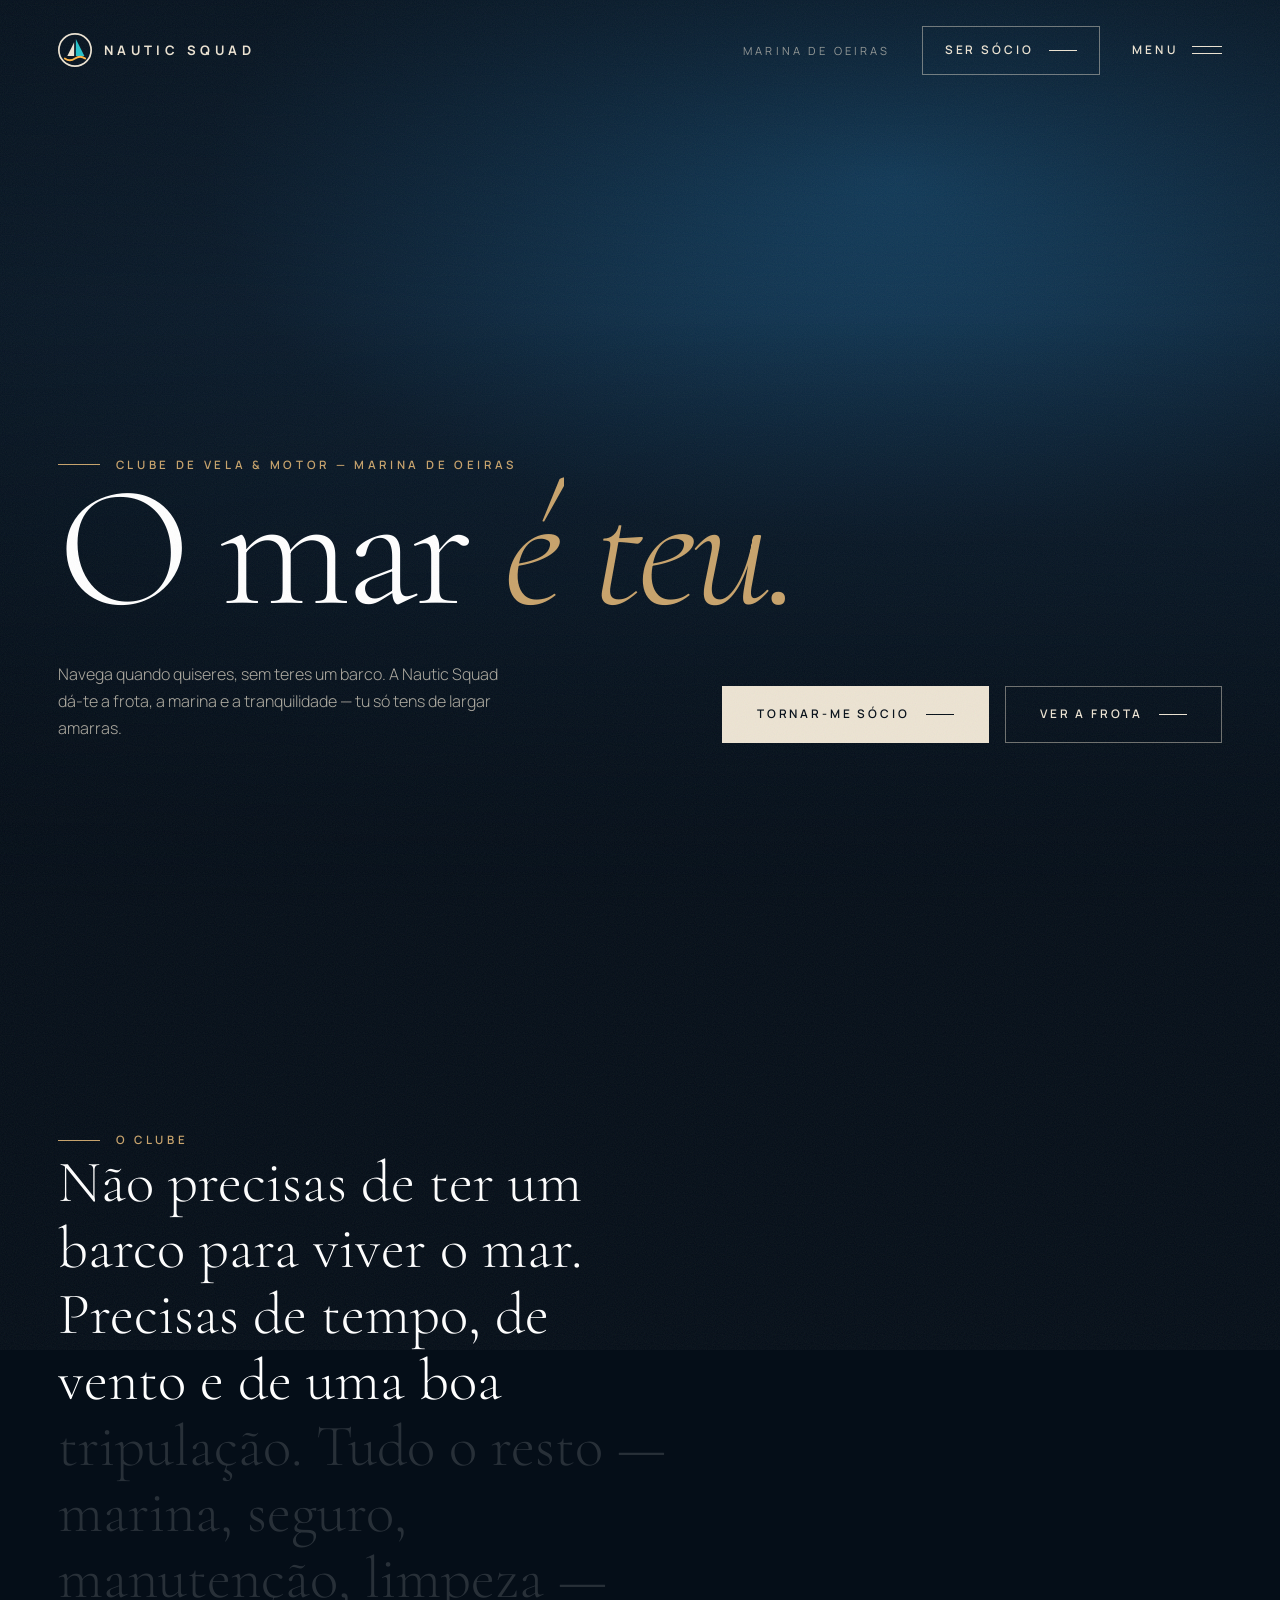
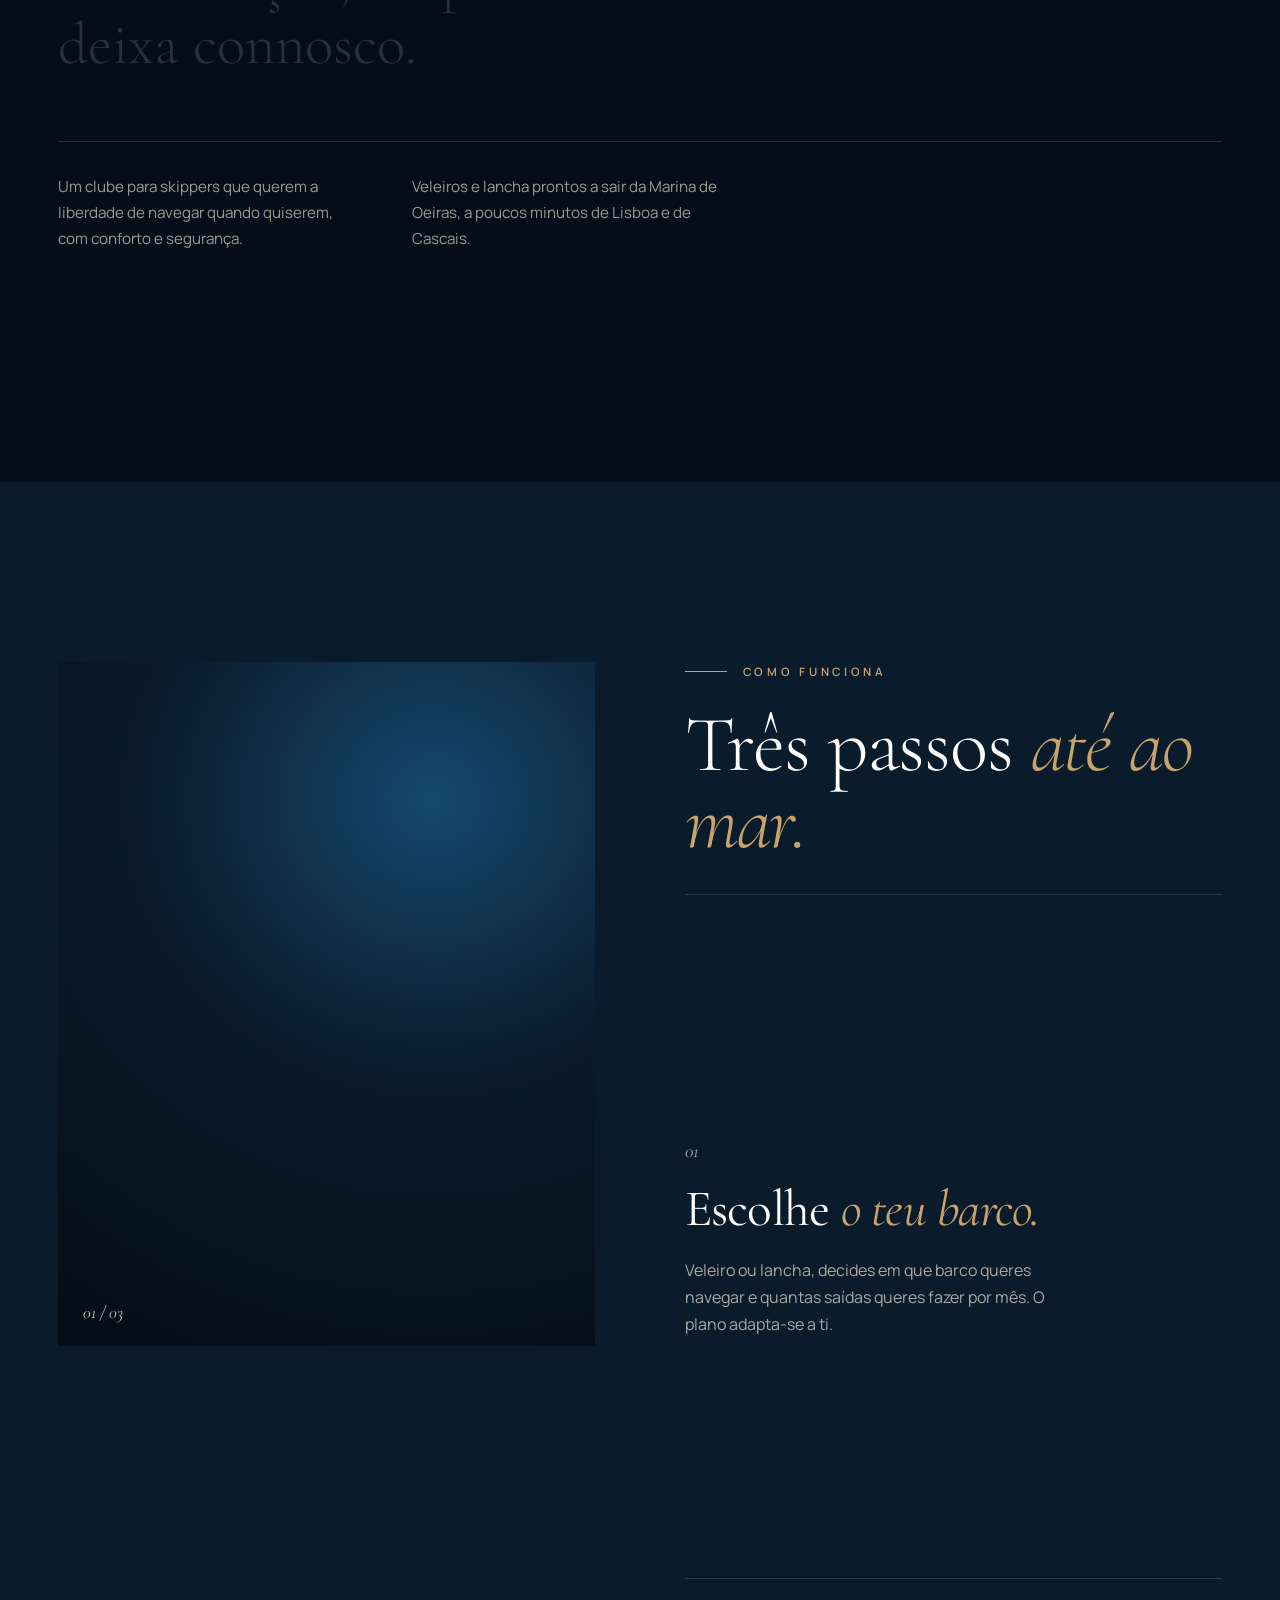
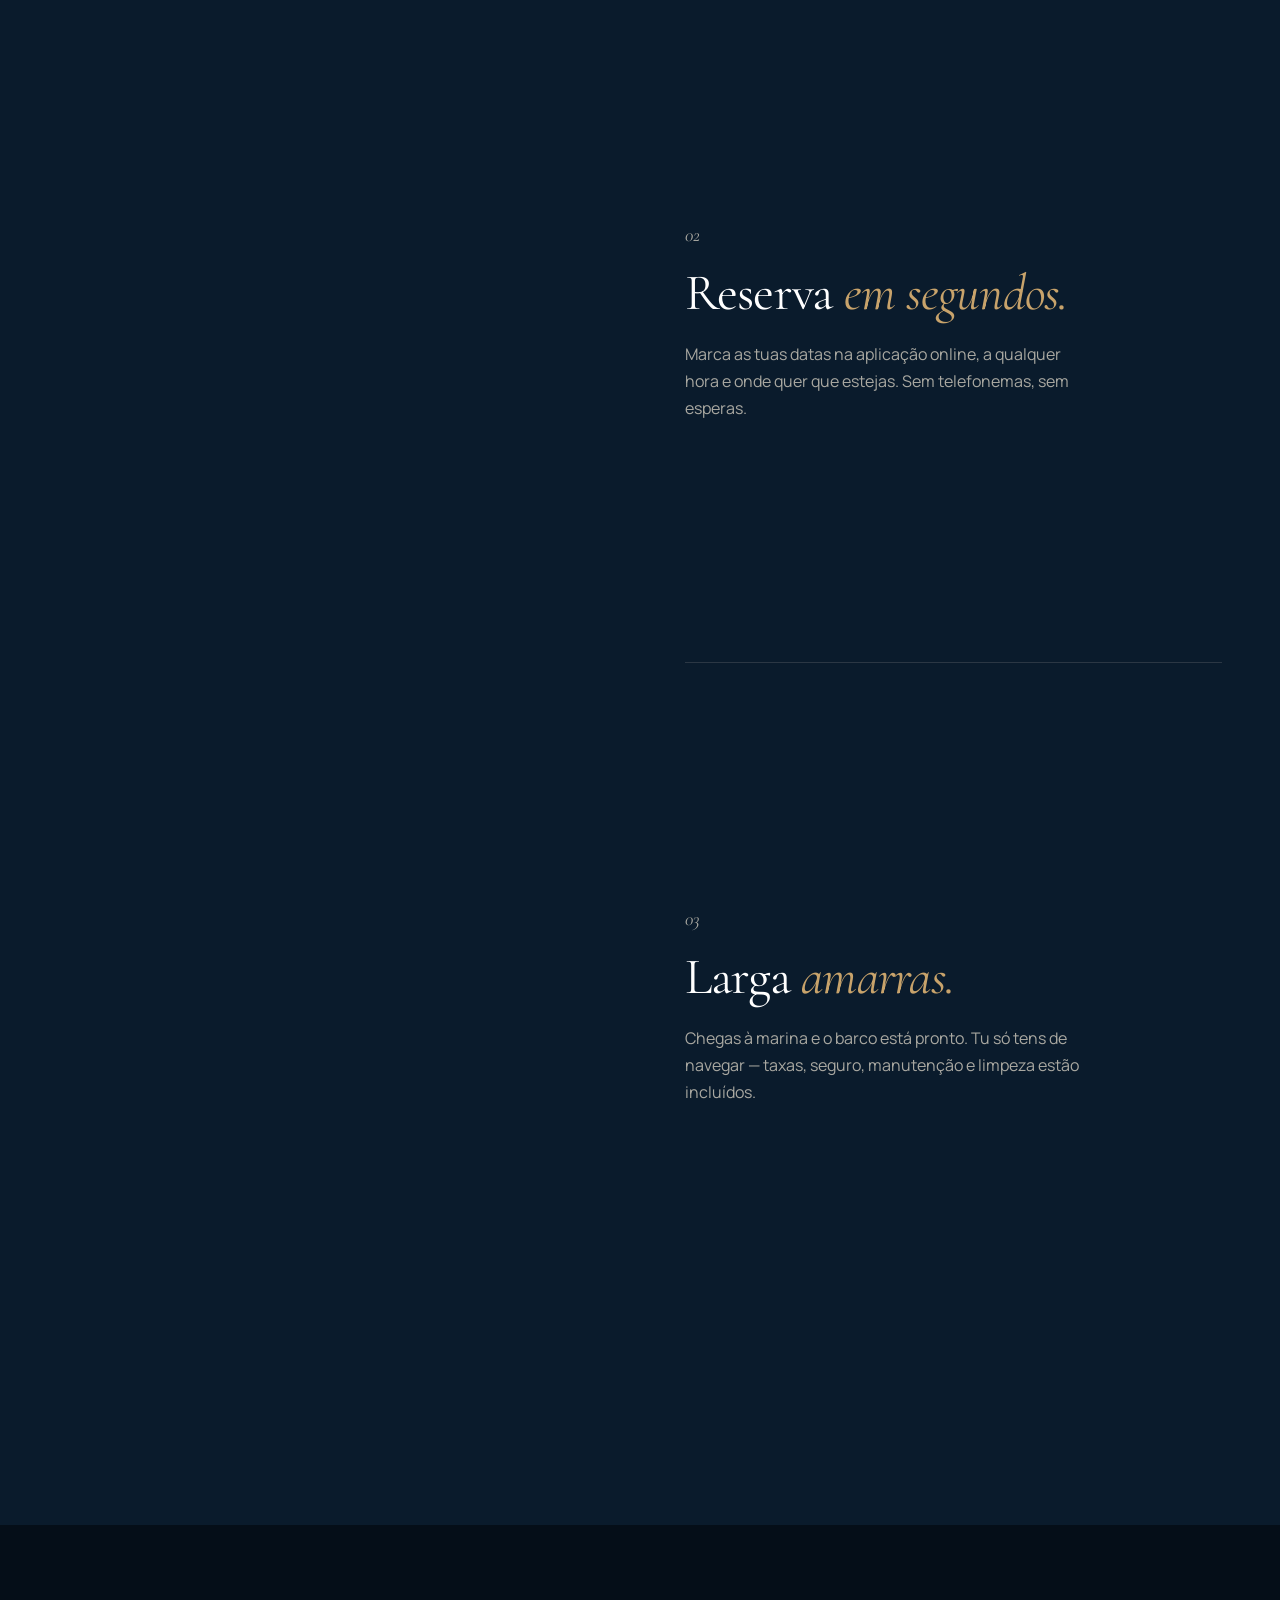
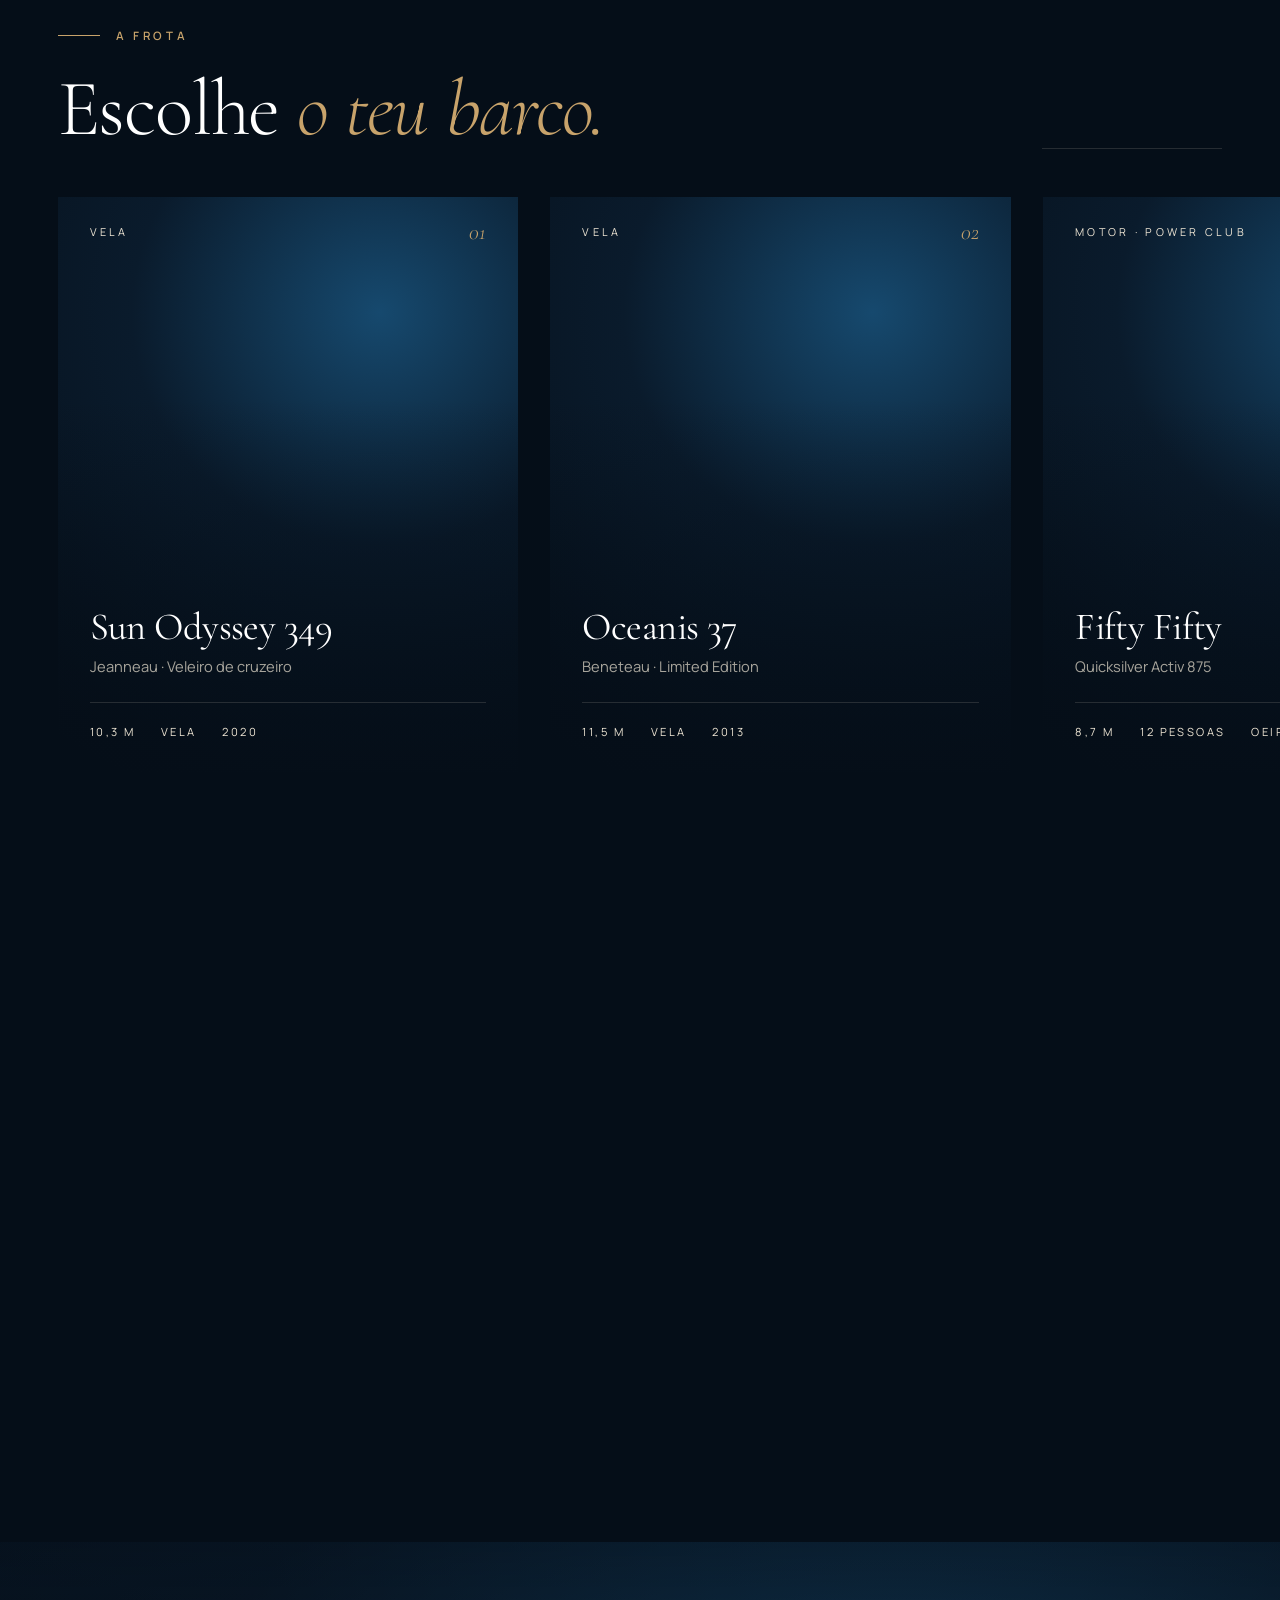
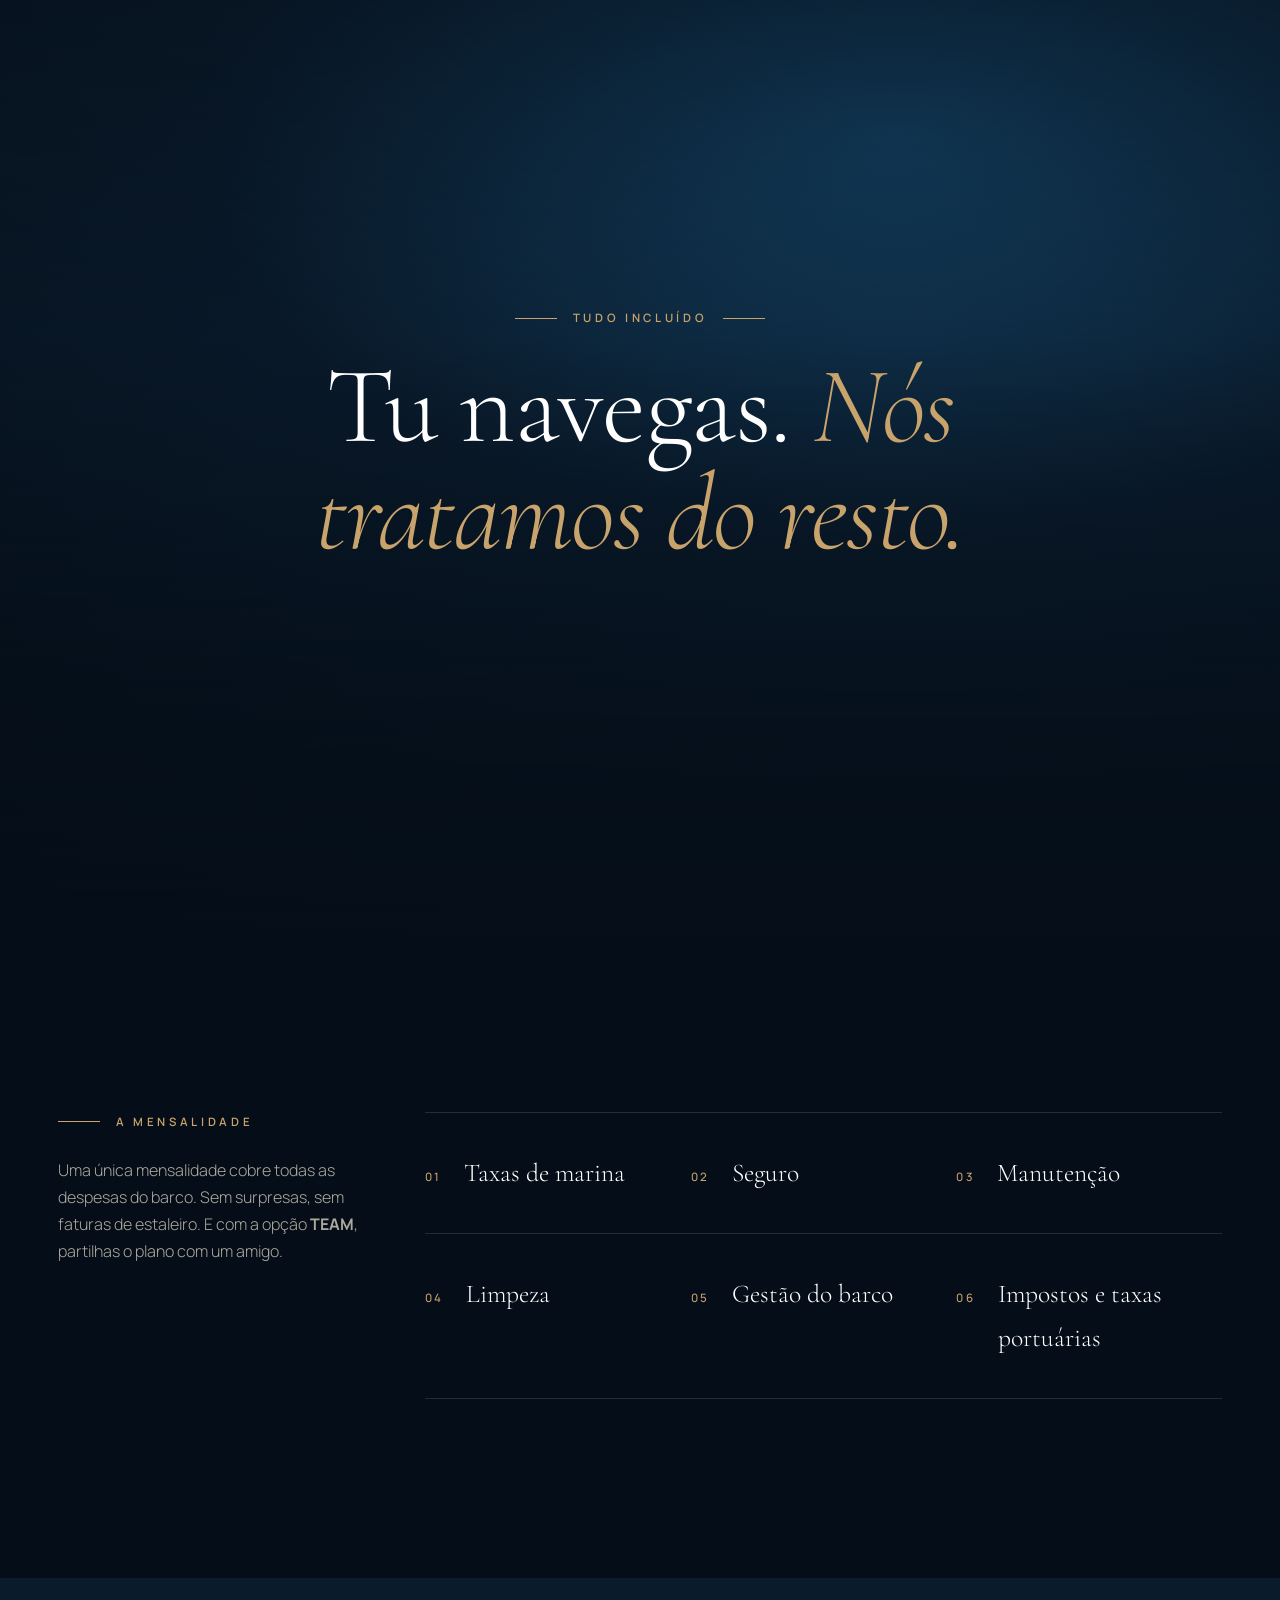
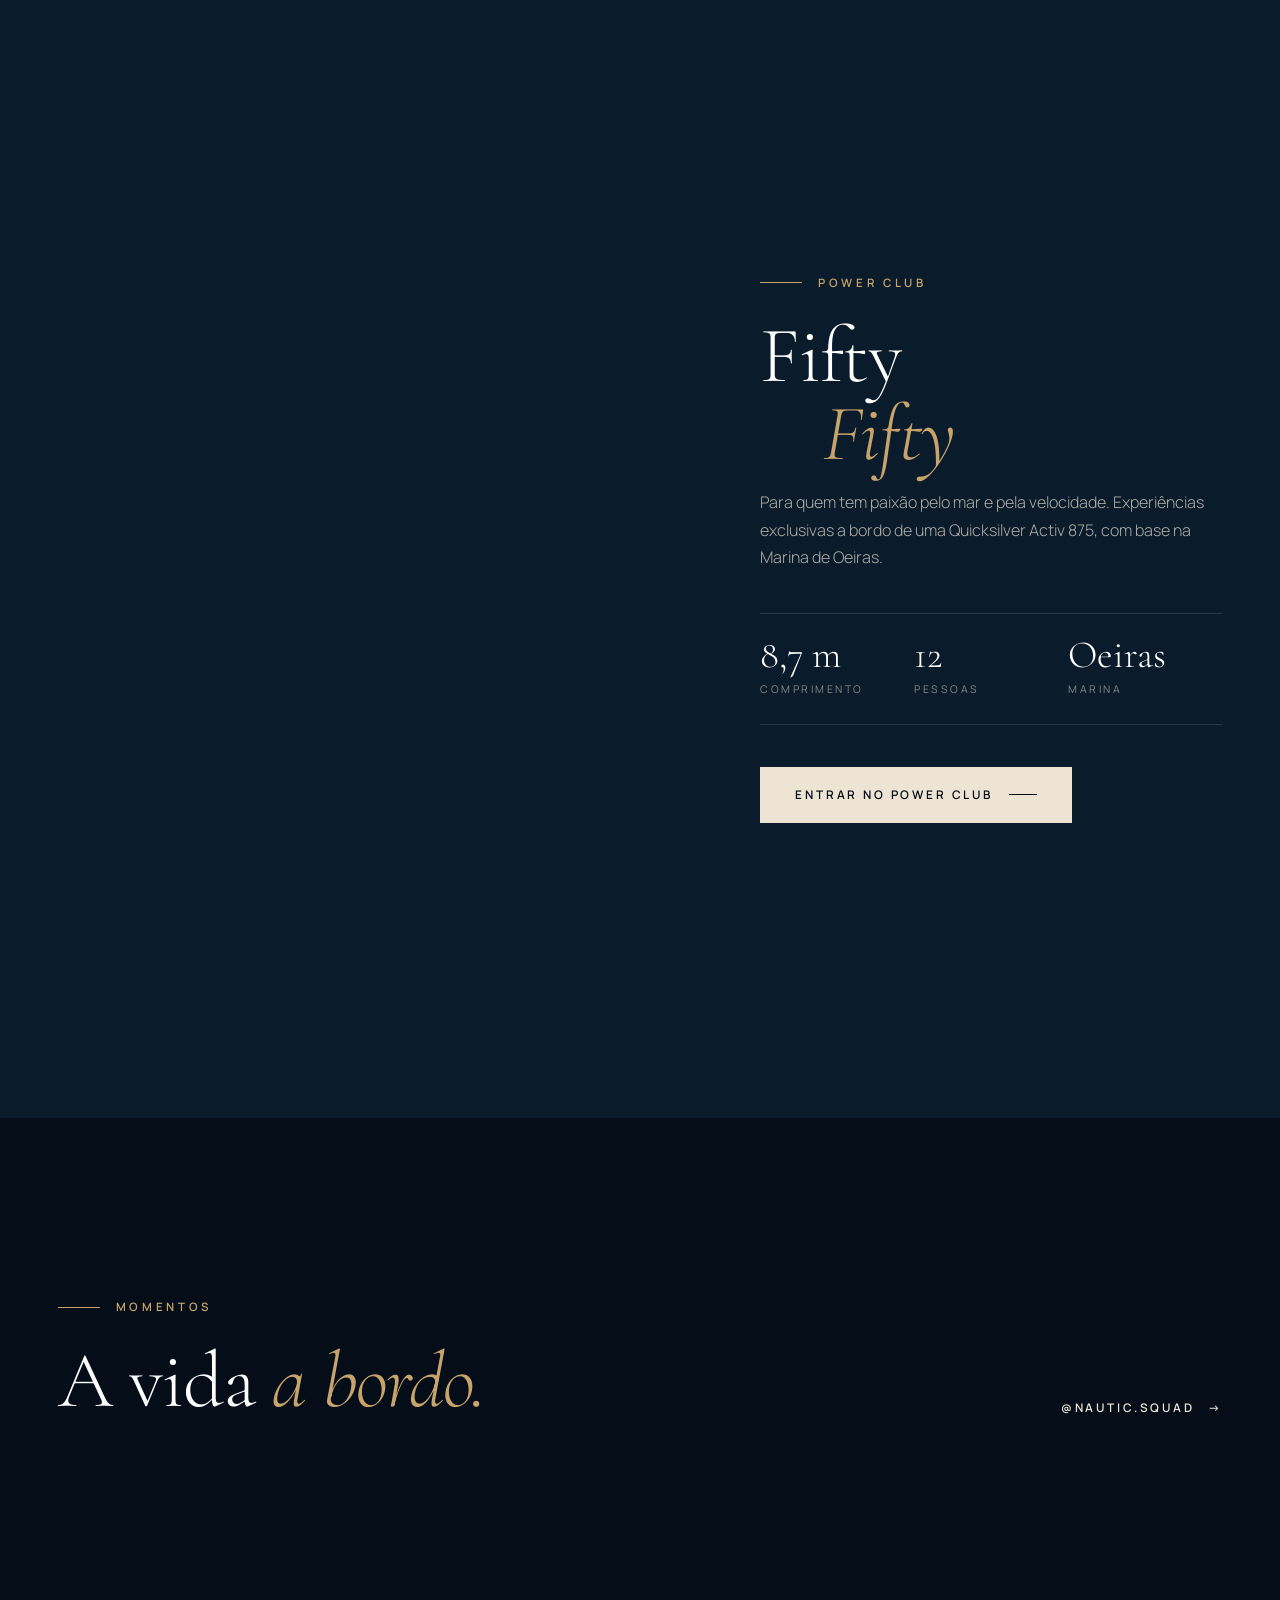
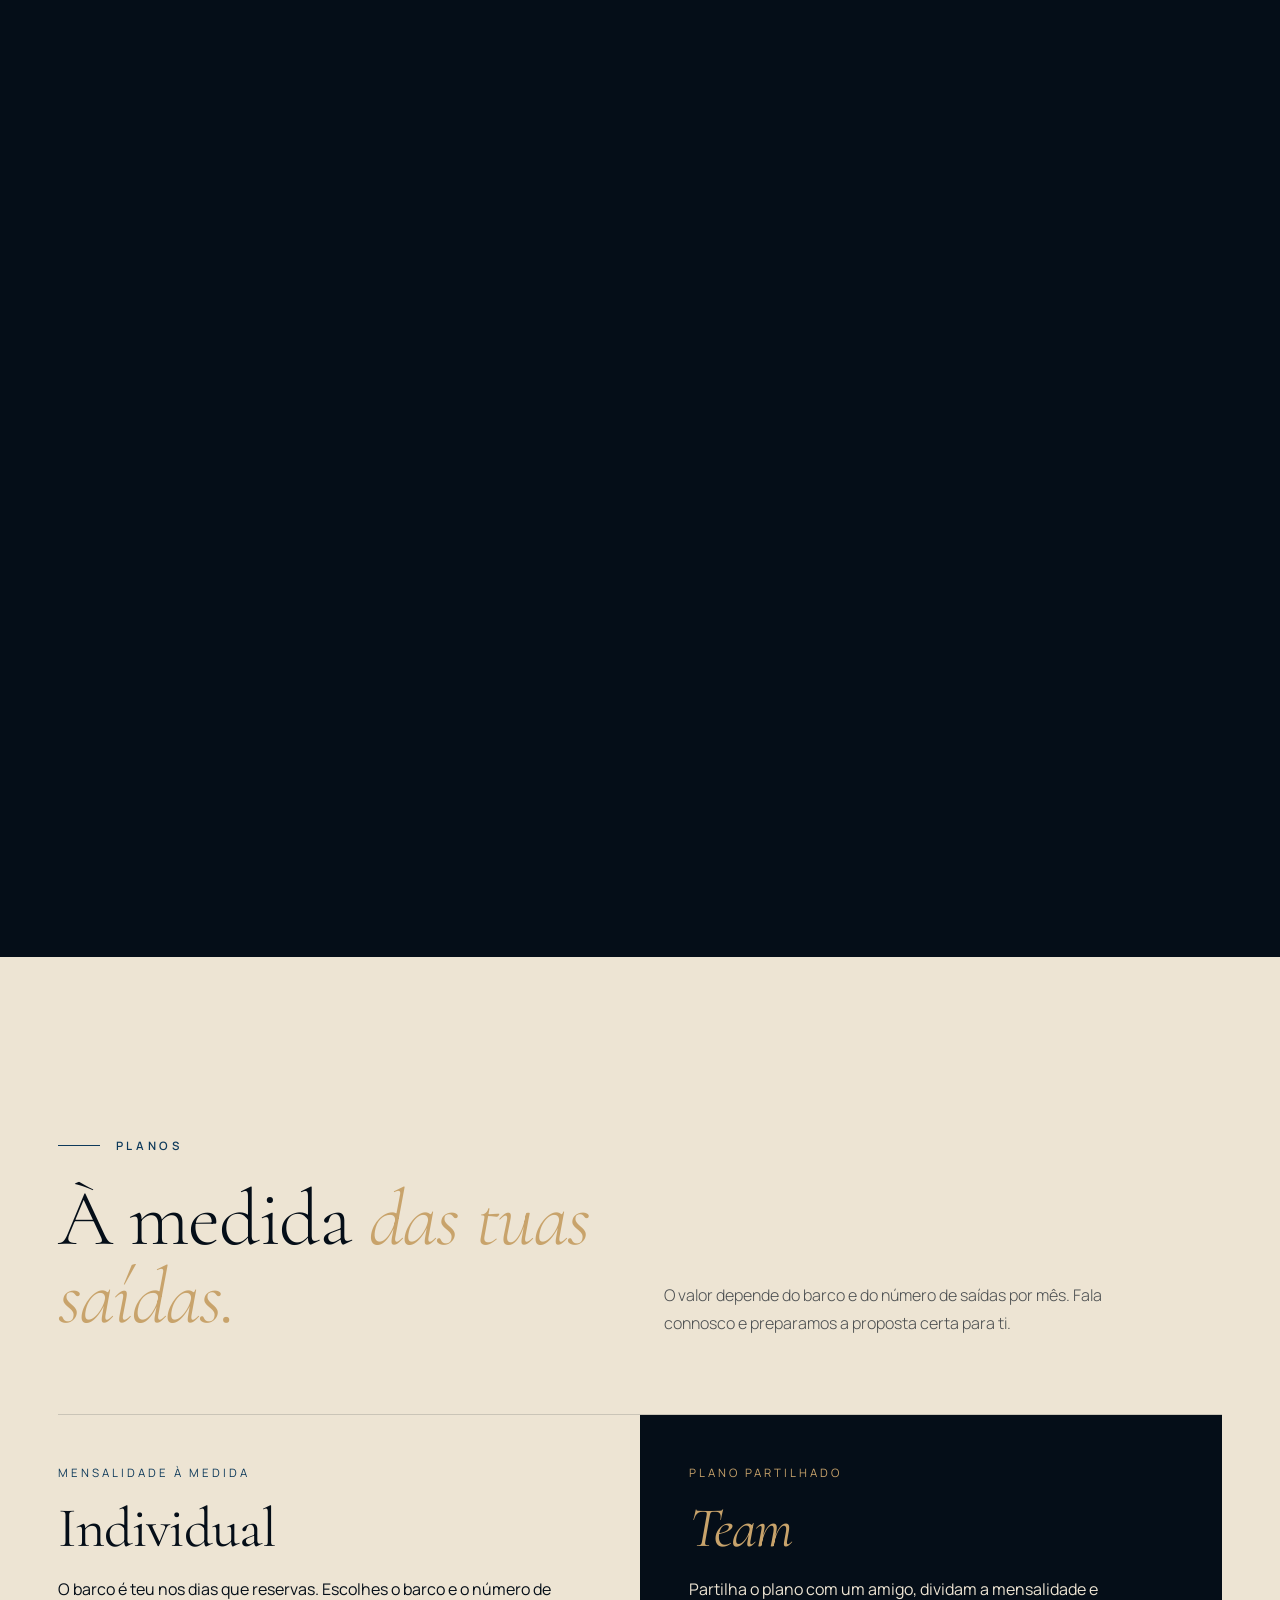
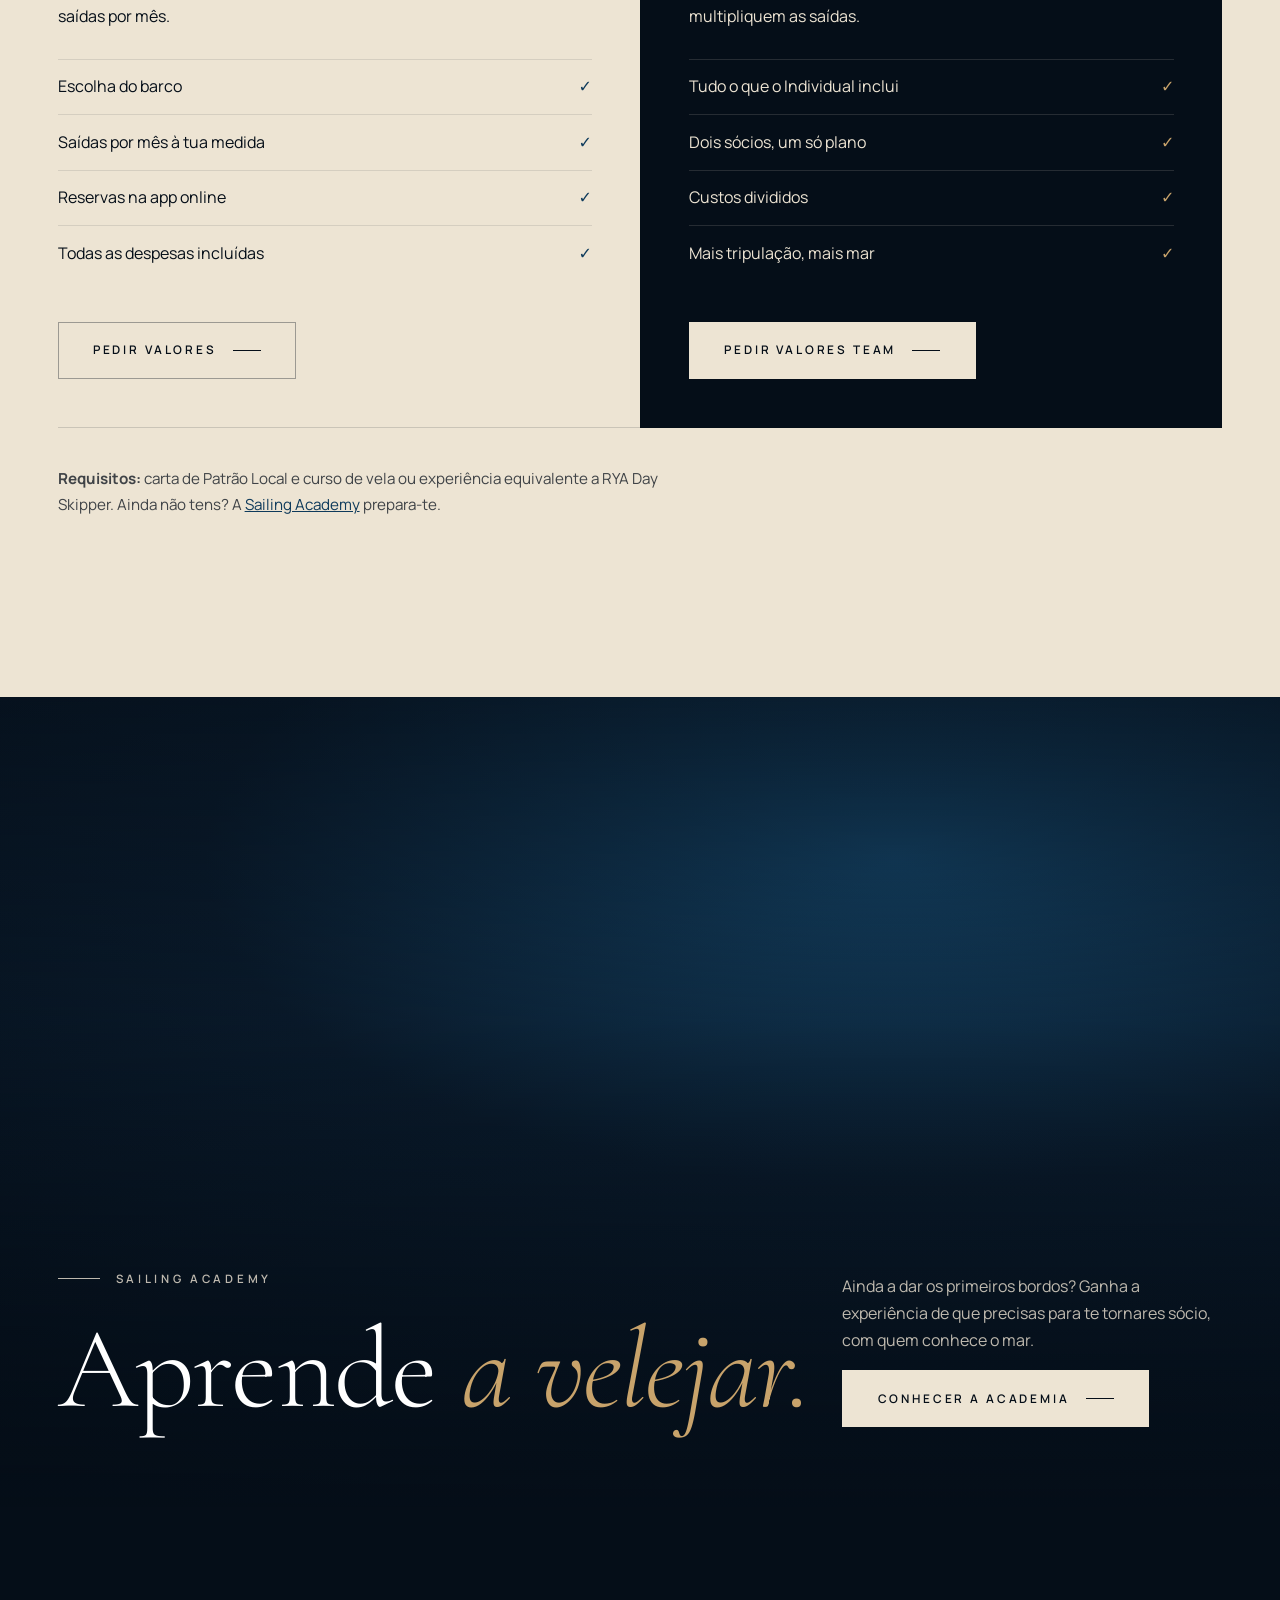
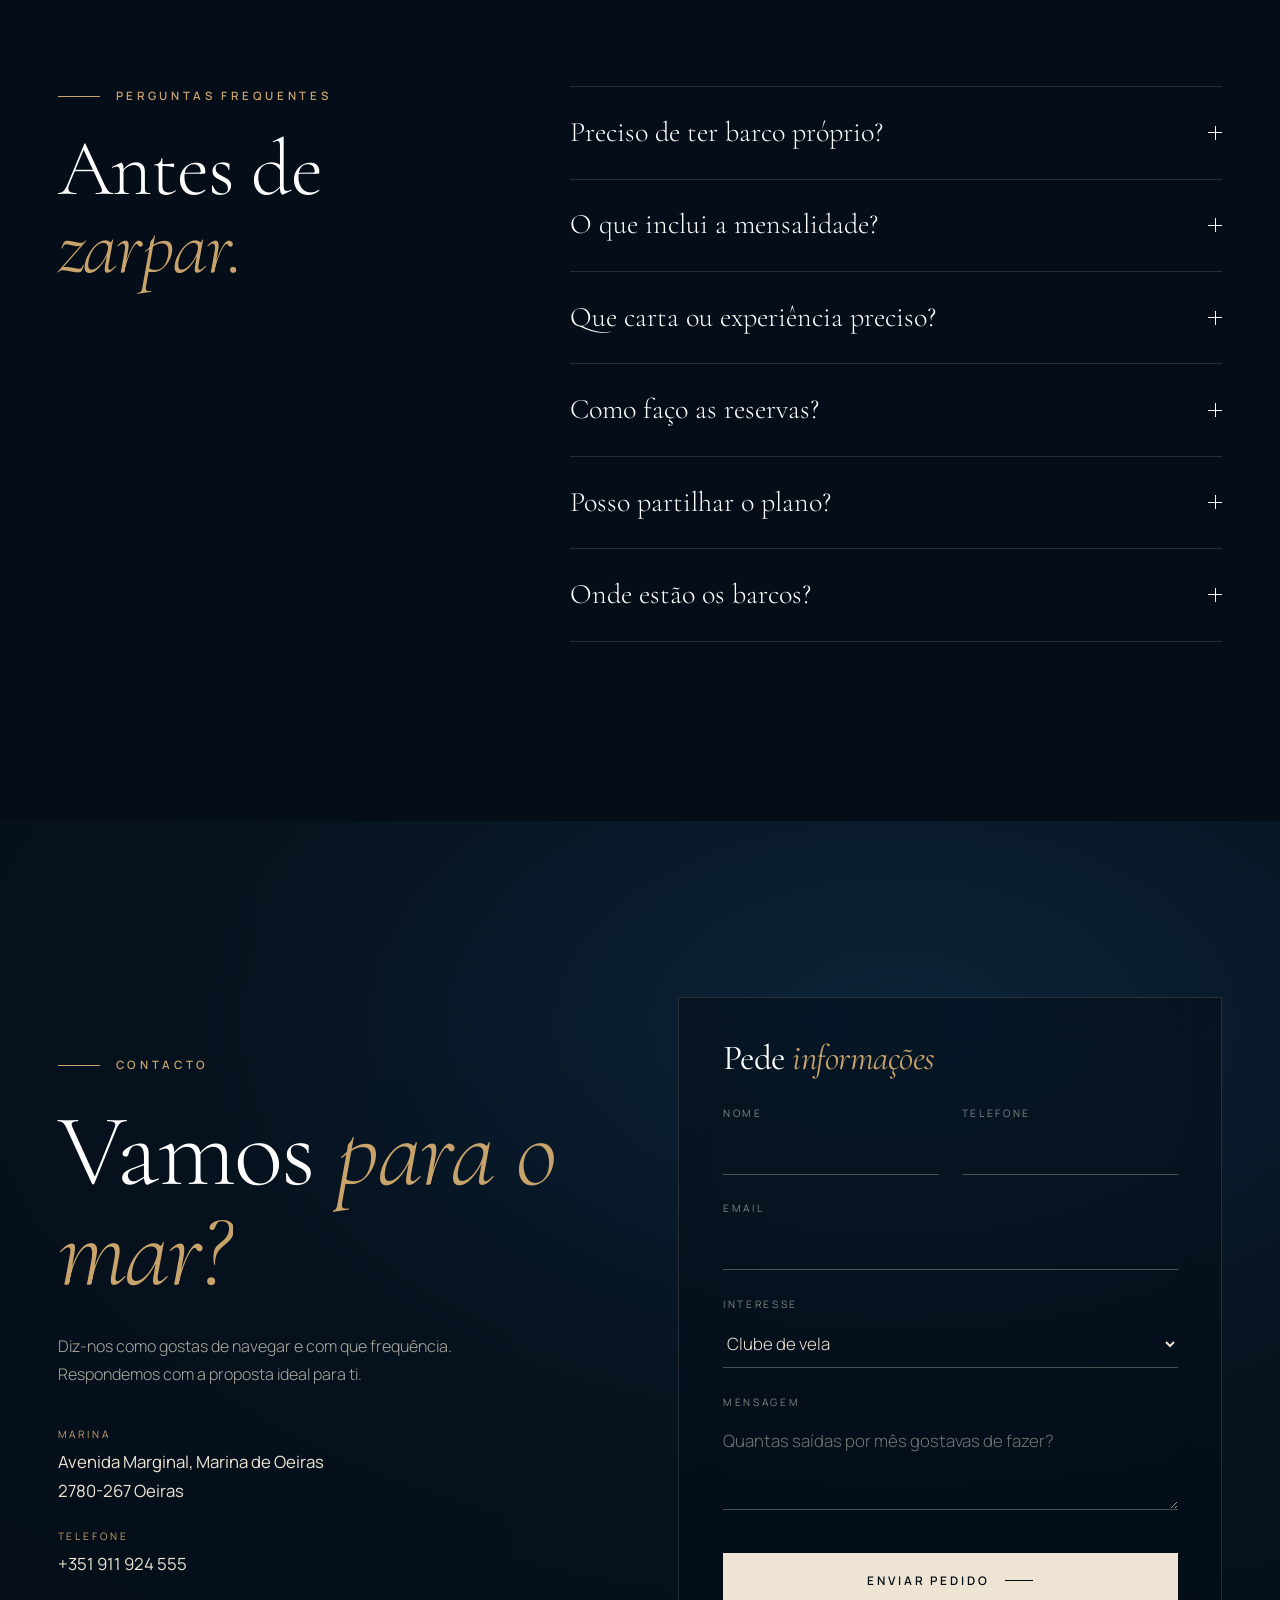
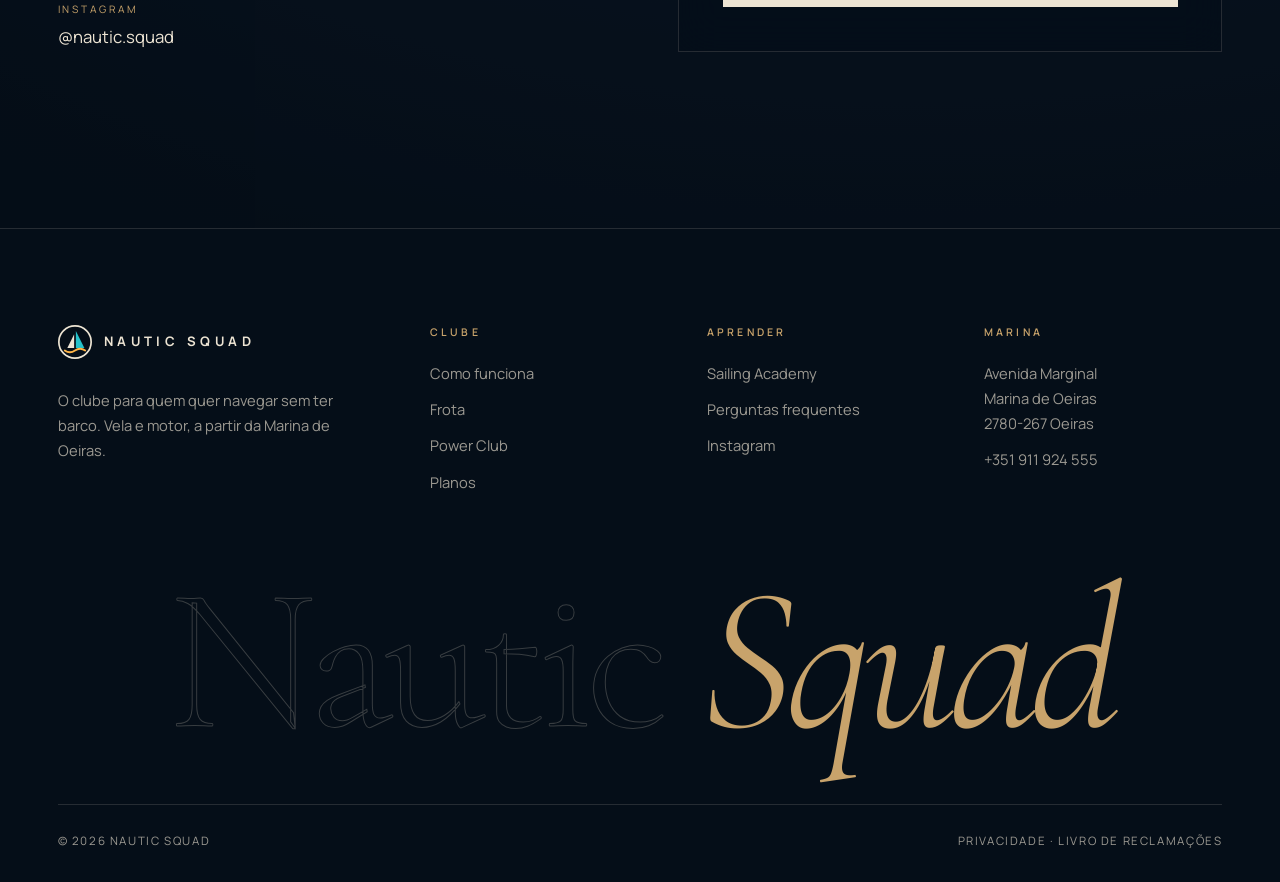
==== commit 55cdd234: "Redesign cinematográfico do tema WordPress da Nautic Squad Fotografia em ecrã inteiro, preloader e b" ====
--- a/wordpress/preview/index.html
+++ b/wordpress/preview/index.html
@@ -3,672 +3,635 @@
 <head>
 <meta charset="utf-8">
 <meta name="viewport" content="width=device-width, initial-scale=1">
-<title>Nautic Squad — Proposta de redesign</title>
+<title>Nautic Squad — Proposta cinematográfica</title>
 <link rel="preconnect" href="https://fonts.googleapis.com"><link rel="preconnect" href="https://fonts.gstatic.com" crossorigin>
-<link href="https://fonts.googleapis.com/css2?family=Inter:wght@400;500;600&family=Sora:wght@500;600;700;800&display=swap" rel="stylesheet">
+<link href="https://fonts.googleapis.com/css2?family=Cormorant+Garamond:ital,wght@0,300;0,400;0,500;1,300;1,400&family=Manrope:wght@300;400;500;600;700&display=swap" rel="stylesheet">
 <style>
-body{margin:0;font-family:var(--ns-font-text);font-size:1.0625rem;line-height:1.65;color:#071A2C;background:#fff}
-h1,h2,h3,h4{font-family:var(--ns-font-title);font-weight:700;line-height:1.1;letter-spacing:-.02em}
-h2{font-size:clamp(1.9rem,3.6vw,3rem)}h3{font-size:clamp(1.2rem,1.6vw,1.5rem)}
-.wp-block-buttons{display:flex;flex-wrap:wrap;gap:.8rem}
-.wp-block-button__link{background:var(--ns-sol);color:var(--ns-abismo);padding:.95rem 1.7rem;font-size:1rem}
-.ns-hero .wp-block-button__link{}
-.wp-block-buttons[style*="margin-top"]{justify-content:center}
-.wp-block-list{padding-left:0}
+/* Equivalentes mínimos dos estilos base do WordPress */
+.wp-block-image{margin:0}.wp-block-image img{height:auto}
+.wp-block-list{margin:0}
 /* ==========================================================================
-   Nautic Squad — estilos do tema
-   As cores vêm do theme.json (variáveis --wp--preset--color--*). Os valores
-   após a vírgula são apenas fallback para a pré-visualização fora do WordPress.
+   Nautic Squad — tema cinematográfico
+   Cores e tipos de letra vêm do theme.json (--wp--preset--*). Os valores após
+   a vírgula são fallback para a pré-visualização fora do WordPress.
    ========================================================================== */
 
 :root {
-	--ns-abismo: var(--wp--preset--color--abismo, #071A2C);
-	--ns-oceano: var(--wp--preset--color--oceano, #0C3556);
-	--ns-mar: var(--wp--preset--color--mar, #1673B8);
-	--ns-turquesa: var(--wp--preset--color--turquesa, #25C2CB);
-	--ns-sol: var(--wp--preset--color--sol, #FFB547);
-	--ns-espuma: var(--wp--preset--color--espuma, #F3F8FB);
-	--ns-branco: var(--wp--preset--color--branco, #FFFFFF);
-	--ns-nevoa: var(--wp--preset--color--nevoa, #5B6E80);
-
-	--ns-font-title: var(--wp--preset--font-family--titulos, "Sora", ui-sans-serif, system-ui, sans-serif);
-	--ns-font-text: var(--wp--preset--font-family--texto, "Inter", ui-sans-serif, system-ui, sans-serif);
-
-	--ns-r-s: 10px;
-	--ns-r-m: 18px;
-	--ns-r-l: 28px;
-	--ns-shadow: 0 24px 60px -28px rgba(7, 26, 44, .45);
-	--ns-ease: cubic-bezier(.22, 1, .36, 1);
-	--ns-wide: var(--wp--style--global--wide-size, 1240px);
-	--ns-gutter: clamp(1rem, 4vw, 2.5rem);
-	--ns-section: clamp(4.5rem, 10vw, 8.5rem);
+	--noite: var(--wp--preset--color--noite, #050E18);
+	--tinta: var(--wp--preset--color--tinta, #0A1B2C);
+	--oceano: var(--wp--preset--color--oceano, #0E3A5B);
+	--mar: var(--wp--preset--color--mar, #2A86C1);
+	--turquesa: var(--wp--preset--color--turquesa, #4FC3CF);
+	--dourado: var(--wp--preset--color--dourado, #C8A36B);
+	--areia: var(--wp--preset--color--areia, #EDE4D3);
+	--branco: var(--wp--preset--color--branco, #FFFFFF);
+	--nevoa: var(--wp--preset--color--nevoa, #8DA0B2);
+
+	--serif: var(--wp--preset--font-family--titulos, "Cormorant Garamond", "Times New Roman", serif);
+	--sans: var(--wp--preset--font-family--texto, "Manrope", ui-sans-serif, system-ui, sans-serif);
+
+	--ease: cubic-bezier(.19, 1, .22, 1);
+	--ease-io: cubic-bezier(.77, 0, .175, 1);
+	--gutter: clamp(1.25rem, 4.5vw, 4rem);
+	--wide: 1360px;
+	--line: rgba(237, 228, 211, .14);
+	--fallback-img: radial-gradient(120% 90% at 70% 20%, #16496e 0%, #0A1B2C 45%, #050E18 100%);
 }
 
 *, *::before, *::after { box-sizing: border-box; }
-html { scroll-behavior: smooth; }
-body.ns-site { overflow-x: hidden; -webkit-font-smoothing: antialiased; }
-::selection { background: var(--ns-turquesa); color: var(--ns-abismo); }
-
-/* Utilitários ------------------------------------------------------------- */
-.ns-wrap { width: min(100%, var(--ns-wide)); margin-inline: auto; }
-.ns-eyebrow {
-	display: inline-flex; align-items: center; gap: .6rem;
-	font-family: var(--ns-font-title); font-size: .8rem; font-weight: 600;
-	letter-spacing: .18em; text-transform: uppercase; color: var(--ns-mar);
-	margin: 0 0 1rem;
-}
-.ns-eyebrow::before { content: ""; width: 28px; height: 2px; background: currentColor; border-radius: 2px; }
-.is-dark .ns-eyebrow, .ns-hero .ns-eyebrow { color: var(--ns-turquesa); }
-.ns-lead { font-size: clamp(1.05rem, 1.4vw, 1.25rem); color: var(--ns-nevoa); max-width: 60ch; }
-.is-dark .ns-lead { color: rgba(255, 255, 255, .72); }
-.ns-gradient-text {
-	background: linear-gradient(100deg, var(--ns-turquesa), var(--ns-sol));
-	-webkit-background-clip: text; background-clip: text; color: transparent;
-}
-.ns-section { padding-block: var(--ns-section); position: relative; }
-.ns-section__head { margin-bottom: clamp(2.5rem, 5vw, 4rem); max-width: 720px; }
-.ns-section__head.is-center { margin-inline: auto; text-align: center; }
-.ns-section__head.is-center .ns-lead { margin-inline: auto; }
-.ns-section__head h2 { margin: 0 0 1rem; }
-.is-dark { background: var(--ns-abismo); color: var(--ns-branco); }
-.is-dark h1, .is-dark h2, .is-dark h3, .is-dark h4 { color: var(--ns-branco); }
-.is-foam { background: var(--ns-espuma); }
-
-/* Botões ------------------------------------------------------------------ */
+html { -webkit-text-size-adjust: 100%; }
+html.lenis, html.lenis body { height: auto; }
+.lenis.lenis-smooth { scroll-behavior: auto !important; }
+.lenis.lenis-stopped { overflow: hidden; }
+body.ns-site {
+	margin: 0; background: var(--noite); color: var(--areia);
+	font-family: var(--sans); font-size: 1rem; font-weight: 400; line-height: 1.7;
+	-webkit-font-smoothing: antialiased; overflow-x: hidden;
+}
+body.ns-site img { max-width: 100%; display: block; }
+::selection { background: var(--dourado); color: var(--noite); }
+a { color: inherit; }
+
+/* Tipografia ---------------------------------------------------------------- */
+.ns-site h1, .ns-site h2, .ns-site h3 { font-family: var(--serif); font-weight: 300; line-height: .98; letter-spacing: -.015em; color: var(--branco); margin: 0; }
+.ns-site h2 { font-size: clamp(2.6rem, 6.2vw, 6rem); }
+.ns-site h3 { font-size: clamp(1.7rem, 2.6vw, 2.4rem); font-weight: 400; }
+.ns-site h1 em, .ns-site h2 em, .ns-site h3 em, .ns-italic { font-style: italic; color: var(--dourado); }
+.ns-label {
+	font-family: var(--sans); font-size: .72rem; font-weight: 600; letter-spacing: .32em; text-transform: uppercase;
+	color: var(--dourado); margin: 0 0 1.6rem; display: flex; align-items: center; gap: 1rem;
+}
+.ns-label::before { content: ""; width: 42px; height: 1px; background: currentColor; }
+.ns-lead { font-size: clamp(1rem, 1.25vw, 1.15rem); color: rgba(237, 228, 211, .72); max-width: 46ch; font-weight: 300; }
+.ns-num { font-family: var(--serif); font-style: italic; color: var(--dourado); font-size: 1.2rem; }
+
+/* Estrutura ----------------------------------------------------------------- */
+.ns-section { position: relative; padding: clamp(6rem, 14vw, 12rem) var(--gutter); }
+.ns-wrap { width: min(100%, var(--wide)); margin-inline: auto; }
+.ns-section > *, .ns-wrap > *, .ns-grid > * { margin-block: 0; }
+.is-sand { background: var(--areia); color: var(--noite); }
+.is-sand h2, .is-sand h3 { color: var(--noite); }
+.is-sand .ns-lead { color: rgba(5, 14, 24, .7); }
+.is-sand .ns-label { color: var(--oceano); }
+.is-ink { background: var(--tinta); }
+
+/* Botões -------------------------------------------------------------------- */
 .wp-block-button__link, .ns-btn {
-	display: inline-flex; align-items: center; gap: .55rem;
-	border-radius: 999px; text-decoration: none;
-	font-family: var(--ns-font-title); font-weight: 600;
-	transition: transform .35s var(--ns-ease), box-shadow .35s var(--ns-ease), background-color .25s, color .25s;
-}
-.ns-btn { background: var(--ns-sol); color: var(--ns-abismo); padding: .95rem 1.7rem; font-size: 1rem; }
-.wp-block-button__link:hover, .ns-btn:hover { transform: translateY(-2px); box-shadow: 0 14px 30px -12px rgba(255, 181, 71, .7); }
-.wp-block-button__link::after, .ns-btn::after { content: "→"; transition: transform .35s var(--ns-ease); }
-.wp-block-button__link:hover::after, .ns-btn:hover::after { transform: translateX(4px); }
-.is-style-ghost .wp-block-button__link, .ns-btn--ghost {
-	background: transparent !important; color: inherit !important;
-	box-shadow: inset 0 0 0 1.5px currentColor;
-}
-.is-style-ghost .wp-block-button__link:hover, .ns-btn--ghost:hover { box-shadow: inset 0 0 0 1.5px var(--ns-turquesa); color: var(--ns-turquesa) !important; }
-.is-style-ghost .wp-block-button__link::after, .ns-btn--ghost::after { content: none; }
-
-/* Cabeçalho --------------------------------------------------------------- */
-.ns-header {
-	position: fixed; inset: 0 0 auto 0; z-index: 100;
-	padding: 1.1rem var(--ns-gutter);
-	transition: padding .4s var(--ns-ease), background-color .4s, backdrop-filter .4s, box-shadow .4s;
-	color: var(--ns-branco);
-}
+	position: relative; overflow: hidden; isolation: isolate; display: inline-flex; align-items: center; gap: 1rem;
+	border-radius: 0; text-decoration: none; cursor: pointer; border: 0;
+	font-family: var(--sans); font-weight: 600; font-size: .74rem; letter-spacing: .24em; text-transform: uppercase;
+	background: var(--areia); color: var(--noite); padding: 1.15rem 2.2rem;
+	transition: color .6s var(--ease);
+}
+.wp-block-button__link::before, .ns-btn::before {
+	content: ""; position: absolute; inset: 0; z-index: -1; background: var(--dourado);
+	transform: scaleY(0); transform-origin: bottom; transition: transform .6s var(--ease);
+}
+.wp-block-button__link:hover::before, .ns-btn:hover::before { transform: scaleY(1); }
+.wp-block-button__link::after, .ns-btn::after { content: ""; width: 28px; height: 1px; background: currentColor; transition: width .6s var(--ease); }
+.wp-block-button__link:hover::after, .ns-btn:hover::after { width: 44px; }
+.is-style-ghost .wp-block-button__link, .ns-btn--ghost { background: transparent; color: var(--areia); box-shadow: inset 0 0 0 1px rgba(237, 228, 211, .45); }
+.is-style-ghost .wp-block-button__link:hover, .ns-btn--ghost:hover { color: var(--noite); }
+.is-sand .is-style-ghost .wp-block-button__link { color: var(--noite); box-shadow: inset 0 0 0 1px rgba(5, 14, 24, .35); }
+.wp-block-buttons { display: flex; flex-wrap: wrap; gap: 1rem; }
+.ns-link { text-decoration: none; font-size: .74rem; font-weight: 600; letter-spacing: .24em; text-transform: uppercase; display: inline-flex; gap: .8rem; align-items: center; }
+.ns-link::after { content: "→"; transition: transform .5s var(--ease); }
+.ns-link:hover::after { transform: translateX(6px); }
+
+/* Media (imagens de fundo editáveis) --------------------------------------- */
+.ns-media { position: relative; overflow: hidden; background-color: var(--tinta); background-image: var(--fallback-img); background-size: cover; background-position: center; isolation: isolate; }
+.ns-media__layer { position: absolute; inset: -12% 0; z-index: -2; background-size: cover; background-position: center; will-change: transform; }
+.ns-media__layer, .ns-media > video { transform: scale(1.12); transition: transform 2.4s var(--ease); }
+.ns-media.is-visible .ns-media__layer, .ns-media.is-visible > video { transform: scale(1); }
+.ns-media > video { position: absolute; inset: 0; width: 100%; height: 100%; object-fit: cover; z-index: -2; }
+.ns-media::after { content: ""; position: absolute; inset: 0; z-index: -1; background: linear-gradient(180deg, rgba(5, 14, 24, .55) 0%, rgba(5, 14, 24, .15) 40%, rgba(5, 14, 24, .85) 100%); pointer-events: none; }
+.ns-media.is-darker::after { background: rgba(5, 14, 24, .62); }
+
+/* Imagens com revelação (clip) */
+.ns-reveal-img { position: relative; overflow: hidden; background: var(--fallback-img); margin: 0; }
+.ns-reveal-img img { width: 100%; height: 100%; object-fit: cover; transform: scale(1.25); transition: transform 2s var(--ease); }
+.ns-js .ns-reveal-img { clip-path: inset(100% 0 0 0); transition: clip-path 1.6s var(--ease-io); }
+.ns-js .ns-reveal-img.is-visible { clip-path: inset(0 0 0 0); }
+.ns-reveal-img.is-visible img { transform: scale(1); }
+
+/* Grão de filme + barras de cinema */
+.ns-grain { position: fixed; inset: -50%; z-index: 9990; pointer-events: none; opacity: .07;
+	background-image: url("data:image/svg+xml,%3Csvg xmlns='http://www.w3.org/2000/svg' width='160' height='160'%3E%3Cfilter id='n'%3E%3CfeTurbulence type='fractalNoise' baseFrequency='.9' numOctaves='3' stitchTiles='stitch'/%3E%3C/filter%3E%3Crect width='100%25' height='100%25' filter='url(%23n)'/%3E%3C/svg%3E");
+	animation: ns-grain 1s steps(6) infinite; }
+
+/* Preloader ----------------------------------------------------------------- */
+.ns-loader { position: fixed; inset: 0; z-index: 10000; background: var(--noite); display: grid; place-items: center; transition: transform 1.3s var(--ease-io) .2s; }
+.ns-loader__inner { text-align: center; }
+.ns-loader__word { font-family: var(--serif); font-weight: 300; font-size: clamp(2rem, 5vw, 3.6rem); color: var(--areia); letter-spacing: .02em; overflow: hidden; }
+.ns-loader__word span { display: inline-block; animation: ns-up 1.1s var(--ease) both; }
+.ns-loader__bar { width: 160px; height: 1px; margin: 1.4rem auto 0; background: var(--line); overflow: hidden; }
+.ns-loader__bar::after { content: ""; display: block; height: 100%; background: var(--dourado); animation: ns-load 1.4s var(--ease-io) forwards; }
+.is-loaded .ns-loader { transform: translateY(-100%); }
+html:not(.ns-js) .ns-loader { display: none; }
+
+/* Cursor -------------------------------------------------------------------- */
+.ns-cursor { position: fixed; left: 0; top: 0; z-index: 9995; pointer-events: none; width: 10px; height: 10px; margin: -5px 0 0 -5px; border-radius: 50%; background: var(--areia); mix-blend-mode: difference; transition: width .4s var(--ease), height .4s var(--ease), margin .4s var(--ease), opacity .3s; opacity: 0; }
+.ns-cursor.is-on { opacity: 1; }
+.ns-cursor.is-hover { width: 64px; height: 64px; margin: -32px 0 0 -32px; }
+.ns-cursor.is-drag { width: 96px; height: 96px; margin: -48px 0 0 -48px; mix-blend-mode: normal; background: var(--dourado); }
+.ns-cursor.is-drag::after { content: "arrastar"; position: absolute; inset: 0; display: grid; place-items: center; font-size: .62rem; letter-spacing: .2em; text-transform: uppercase; font-weight: 700; color: var(--noite); }
+@media (hover: none), (max-width: 900px) { .ns-cursor { display: none; } }
+
+/* Cabeçalho ----------------------------------------------------------------- */
+.ns-header { position: fixed; inset: 0 0 auto; z-index: 500; padding: 1.6rem var(--gutter); color: var(--areia); transition: transform .8s var(--ease), padding .6s var(--ease), background-color .6s; }
 .admin-bar .ns-header { top: 32px; }
-.ns-header.is-scrolled {
-	padding-block: .65rem;
-	background: rgba(7, 26, 44, .78);
-	backdrop-filter: saturate(160%) blur(14px); -webkit-backdrop-filter: saturate(160%) blur(14px);
-	box-shadow: 0 10px 30px -20px rgba(0, 0, 0, .6);
-}
-.ns-header__inner { display: flex; align-items: center; justify-content: space-between; gap: 1.5rem; width: min(100%, var(--ns-wide)); margin-inline: auto; }
-.ns-logo, .ns-header .wp-block-site-title a {
-	display: inline-flex; align-items: center; gap: .6rem;
-	font-family: var(--ns-font-title); font-weight: 800; font-size: 1.2rem; letter-spacing: -.01em;
-	color: var(--ns-branco); text-decoration: none;
-}
-.ns-header .wp-block-site-title { margin: 0; }
-.ns-header .wp-block-site-logo img { max-height: 44px; width: auto; }
+.ns-header.is-scrolled { padding-block: 1rem; background: linear-gradient(180deg, rgba(5, 14, 24, .85), rgba(5, 14, 24, 0)); }
+.ns-header.is-hidden { transform: translateY(-110%); }
+.ns-header__inner { display: flex; align-items: center; justify-content: space-between; gap: 2rem; width: min(100%, var(--wide)); margin-inline: auto; }
+.ns-header__inner > * { margin: 0; }
+.ns-logo, .ns-header .wp-block-site-title a { display: inline-flex; align-items: center; gap: .75rem; text-decoration: none; color: var(--areia); font-family: var(--sans); font-weight: 700; font-size: .82rem; letter-spacing: .34em; text-transform: uppercase; }
+.ns-header .wp-block-site-title { margin: 0; font-size: inherit; }
+.ns-header .wp-block-site-logo img { max-height: 46px; width: auto; }
 .ns-logo__mark { width: 34px; height: 34px; flex: none; }
-.ns-nav { display: flex; align-items: center; gap: clamp(1rem, 2.4vw, 2.2rem); }
-.ns-nav a, .ns-header .wp-block-navigation-item__content {
-	color: rgba(255, 255, 255, .85); text-decoration: none; font-weight: 500; font-size: .95rem; position: relative;
-}
-.ns-nav a:not(.ns-btn)::after, .ns-header .wp-block-navigation-item__content::after {
-	content: ""; position: absolute; left: 0; right: 0; bottom: -6px; height: 2px;
-	background: var(--ns-turquesa); transform: scaleX(0); transform-origin: left; transition: transform .35s var(--ns-ease);
-}
-.ns-nav a:not(.ns-btn):hover::after, .ns-header .wp-block-navigation-item__content:hover::after { transform: scaleX(1); }
-.ns-nav a:hover { color: var(--ns-branco); }
-.ns-header .ns-btn, .ns-header .wp-block-button__link { padding: .7rem 1.25rem; font-size: .92rem; }
-.ns-header .wp-block-navigation__responsive-container.is-menu-open { background: var(--ns-abismo); color: var(--ns-branco); }
-.ns-burger { display: none; background: none; border: 0; color: inherit; padding: .4rem; cursor: pointer; }
-.ns-burger span { display: block; width: 24px; height: 2px; background: currentColor; margin: 5px 0; border-radius: 2px; transition: transform .3s, opacity .3s; }
-
+.ns-header__right { display: flex; align-items: center; gap: 2rem; }
+.ns-header__meta { font-size: .7rem; letter-spacing: .28em; text-transform: uppercase; color: rgba(237, 228, 211, .6); }
+@media (max-width: 900px) { .ns-header__meta, .ns-header .wp-block-buttons { display: none; } }
+.ns-header .wp-block-button__link { padding: .9rem 1.4rem; }
+
+/* Botão menu */
+.ns-menu-btn, .ns-header .wp-block-navigation__responsive-container-open {
+	display: inline-flex; align-items: center; gap: .9rem; background: none; border: 0; color: var(--areia); cursor: pointer; padding: .4rem 0;
+	font: 600 .74rem/1 var(--sans); letter-spacing: .28em; text-transform: uppercase;
+}
+.ns-menu-btn i { display: grid; gap: 6px; }
+.ns-menu-btn i::before, .ns-menu-btn i::after { content: ""; width: 30px; height: 1px; background: currentColor; transition: transform .6s var(--ease), width .6s var(--ease); }
+.ns-menu-btn:hover i::after { width: 18px; }
+.ns-header .wp-block-navigation__responsive-container-open svg { width: 30px; height: 30px; }
+
+/* Menu em ecrã inteiro (pré-visualização + bloco Navegação do WP com "Sempre" em sobreposição) */
+.ns-overlay, .ns-header .wp-block-navigation__responsive-container.is-menu-open {
+	position: fixed; inset: 0; z-index: 600; background: var(--noite) !important; color: var(--areia) !important;
+	display: grid; grid-template-columns: 1.2fr .8fr; padding: 0 !important;
+}
+.ns-overlay { clip-path: inset(0 0 100% 0); transition: clip-path 1s var(--ease-io); pointer-events: none; }
+.ns-menu-open .ns-overlay { clip-path: inset(0 0 0 0); pointer-events: auto; }
+.ns-overlay__nav { display: flex; flex-direction: column; justify-content: center; padding: 6rem var(--gutter); counter-reset: m; }
+.ns-overlay__nav a, .ns-header .wp-block-navigation__responsive-container.is-menu-open .wp-block-navigation-item__content {
+	font-family: var(--serif) !important; font-weight: 300; font-size: clamp(2.4rem, 5.5vw, 5rem) !important; line-height: 1.12; color: var(--areia); text-decoration: none;
+	display: flex; align-items: baseline; gap: 1.4rem; counter-increment: m; transition: color .4s, transform .6s var(--ease);
+}
+.ns-overlay__nav a::before { content: "0" counter(m); font: 500 .8rem/1 var(--sans); letter-spacing: .2em; color: var(--dourado); }
+.ns-overlay__nav a:hover { color: var(--dourado); transform: translateX(14px); font-style: italic; }
+.ns-overlay__nav a span { display: inline-block; transform: translateY(105%); transition: transform 1s var(--ease); }
+.ns-overlay__nav a { overflow: hidden; }
+.ns-menu-open .ns-overlay__nav a span { transform: none; }
+.ns-menu-open .ns-overlay__nav a:nth-child(2) span { transition-delay: .06s; } .ns-menu-open .ns-overlay__nav a:nth-child(3) span { transition-delay: .12s; }
+.ns-menu-open .ns-overlay__nav a:nth-child(4) span { transition-delay: .18s; } .ns-menu-open .ns-overlay__nav a:nth-child(5) span { transition-delay: .24s; }
+.ns-menu-open .ns-overlay__nav a:nth-child(6) span { transition-delay: .3s; }
+.ns-overlay__aside { position: relative; display: flex; flex-direction: column; justify-content: flex-end; padding: 6rem var(--gutter) 3rem; gap: 1.2rem; font-size: .9rem; color: rgba(237, 228, 211, .7); }
+.ns-overlay__aside::before { content: ""; position: absolute; inset: 0; z-index: -1; background: var(--ns-overlay-img, var(--fallback-img)) center/cover; opacity: .35; }
+.ns-overlay__close { position: absolute; top: 1.6rem; right: var(--gutter); }
+@media (max-width: 900px) { .ns-overlay { grid-template-columns: 1fr; } .ns-overlay__aside { display: none; } }
+.ns-header .wp-block-navigation__responsive-container.is-menu-open .wp-block-navigation__responsive-container-content { align-items: flex-start !important; justify-content: center; padding: 6rem var(--gutter); }
+.ns-header .wp-block-navigation__responsive-container-close { top: 1.6rem !important; right: var(--gutter) !important; color: var(--areia); }
+
+/* Hero ---------------------------------------------------------------------- */
+.ns-hero { min-height: 100svh; display: flex; flex-direction: column; justify-content: flex-end; padding: 8rem var(--gutter) 2.4rem; color: var(--areia); }
+.ns-hero::after { background: linear-gradient(180deg, rgba(5, 14, 24, .55) 0%, rgba(5, 14, 24, .05) 35%, rgba(5, 14, 24, .35) 65%, rgba(5, 14, 24, .95) 100%); }
+.ns-hero__content { width: min(100%, var(--wide)); margin: 0 auto; position: relative; }
+.ns-hero__content > * { margin-block: 0; }
+.ns-hero h1 { font-size: clamp(4.2rem, 13.5vw, 13rem); line-height: .86; letter-spacing: -.03em; margin-bottom: 2.4rem !important; }
+.ns-hero__row { display: flex; flex-wrap: wrap; justify-content: space-between; align-items: flex-end; gap: 2rem; }
+.ns-hero__row > * { margin: 0; }
+.ns-hero__bottom { width: min(100%, var(--wide)); margin: 3.6rem auto 0; padding-top: 1.4rem; border-top: 1px solid var(--line); display: flex; justify-content: space-between; gap: 1rem; font-size: .7rem; letter-spacing: .28em; text-transform: uppercase; color: rgba(237, 228, 211, .6); }
+.ns-hero__bottom .ns-scroll { display: inline-flex; align-items: center; gap: .9rem; }
+.ns-scroll i { width: 1px; height: 38px; background: rgba(237, 228, 211, .25); position: relative; overflow: hidden; }
+.ns-scroll i::after { content: ""; position: absolute; left: 0; top: 0; width: 1px; height: 50%; background: var(--areia); animation: ns-drip 2s var(--ease-io) infinite; }
+.ns-bars i { position: absolute; left: 0; right: 0; height: 12vh; background: var(--noite); z-index: 3; transition: transform 1.8s var(--ease-io) .4s; }
+.ns-bars i:first-child { top: 0; } .ns-bars i:last-child { bottom: 0; }
+.is-loaded .ns-bars i:first-child { transform: translateY(-100%); } .is-loaded .ns-bars i:last-child { transform: translateY(100%); }
+@media (max-width: 700px) { .ns-hero__bottom span:nth-child(2) { display: none; } }
+
+/* Títulos linha a linha / palavra a palavra */
+.ns-split .w { display: inline-block; overflow: hidden; vertical-align: bottom; padding: 0 .04em .12em; margin: 0 -.04em -.12em; }
+.ns-split .w > span { display: inline-block; transform: translateY(110%) rotate(4deg); transform-origin: left bottom; transition: transform 1.4s var(--ease); transition-delay: calc(var(--i) * 70ms + var(--d0, 0s)); }
+.ns-split.is-visible .w > span { transform: none; }
+.ns-hero .ns-split { --d0: 1.2s; }
+
+/* Entradas genéricas */
+.ns-js .reveal { opacity: 0; transform: translateY(50px); transition: opacity 1.4s var(--ease), transform 1.4s var(--ease); transition-delay: var(--d, 0s); }
+.ns-js .reveal.is-visible { opacity: 1; transform: none; }
+.ns-js .ns-hero .reveal { transition-delay: calc(1.6s + var(--d, 0s)); }
+
+/* Manifesto (palavras acendem com o scroll) -------------------------------- */
+.ns-manifesto { padding-block: clamp(8rem, 18vw, 16rem); }
+.ns-manifesto__text { font-family: var(--serif); font-weight: 300; font-size: clamp(2rem, 4.6vw, 4.4rem); line-height: 1.12; color: var(--branco); max-width: 22ch; margin: 0; }
+.ns-manifesto__text .mw { opacity: .14; transition: opacity .3s linear; }
+.ns-manifesto__text .mw.on { opacity: 1; }
+.ns-manifesto__foot { display: flex; gap: 3rem; flex-wrap: wrap; margin-top: 4rem !important; padding-top: 2rem; border-top: 1px solid var(--line); }
+.ns-manifesto__foot > * { margin: 0; max-width: 34ch; color: rgba(237, 228, 211, .65); font-size: .95rem; }
+
+/* Passos com imagem fixa ---------------------------------------------------- */
+.ns-steps { display: grid; grid-template-columns: 1fr 1fr; gap: clamp(2rem, 7vw, 8rem); align-items: start; }
+.ns-steps__media { position: sticky; top: 12vh; height: 76vh; overflow: hidden; background: var(--fallback-img); margin: 0; }
+.ns-steps__media figure { position: absolute; inset: 0; margin: 0; opacity: 0; transform: scale(1.08); transition: opacity 1.2s var(--ease), transform 2.2s var(--ease); }
+.ns-steps__media figure.is-active { opacity: 1; transform: none; }
+.ns-steps__media img { width: 100%; height: 100%; object-fit: cover; }
+.ns-steps__media::after { content: attr(data-count); position: absolute; left: 1.6rem; bottom: 1.4rem; font: italic 300 1.1rem var(--serif); color: var(--areia); z-index: 2; }
+.ns-steps__list > * { margin: 0; }
+.ns-step { min-height: 76vh; display: flex; flex-direction: column; justify-content: center; border-top: 1px solid var(--line); padding-block: 3rem; opacity: .3; transition: opacity .8s var(--ease); }
+.ns-step.is-active { opacity: 1; }
+.ns-step > * { margin: 0; }
+.ns-step h3 { font-size: clamp(2.2rem, 4vw, 3.8rem); margin: 1rem 0 1.4rem; }
+.ns-step p { color: rgba(237, 228, 211, .7); max-width: 40ch; }
+.ns-steps__head { margin-bottom: 2rem !important; }
+@media (max-width: 900px) {
+	.ns-steps { grid-template-columns: 1fr; }
+	.ns-steps__media { position: relative; top: 0; height: 60vh; }
+	.ns-step { min-height: auto; opacity: 1; }
+}
+
+/* Frota em scroll horizontal ----------------------------------------------- */
+.ns-hscroll { position: relative; padding: 0; }
+.ns-hscroll__sticky { position: sticky; top: 0; height: 100vh; overflow: hidden; display: flex; flex-direction: column; justify-content: center; gap: 3rem; padding: 6rem 0 3rem; }
+.ns-hscroll__head { display: flex; justify-content: space-between; align-items: flex-end; gap: 2rem; padding-inline: var(--gutter); width: min(100%, calc(var(--wide) + 2 * var(--gutter))); margin-inline: auto; }
+.ns-hscroll__head > * { margin: 0; }
+.ns-hscroll__progress { width: 180px; height: 1px; background: var(--line); position: relative; flex: none; }
+.ns-hscroll__progress i { position: absolute; inset: 0; background: var(--dourado); transform-origin: left; transform: scaleX(var(--p, 0)); }
+.ns-track, .ns-track .wp-block-post-template { display: flex; gap: 2rem; list-style: none; margin: 0; padding: 0; will-change: transform; }
+.ns-track { padding-left: max(var(--gutter), calc((100vw - var(--wide)) / 2)); padding-right: var(--gutter); }
+.ns-track .wp-block-post-template > li { flex: none; }
+.ns-boat {
+	position: relative; flex: none; width: clamp(300px, 36vw, 560px); aspect-ratio: 4/5; overflow: hidden; margin: 0;
+	display: flex; flex-direction: column; justify-content: flex-end; padding: 2rem; background: var(--fallback-img); color: var(--areia);
+}
+.ns-boat > * { margin: 0; position: relative; z-index: 2; }
+.ns-boat__img, .ns-boat .wp-block-post-featured-image { position: absolute !important; inset: 0; z-index: 0 !important; margin: 0; height: 100%; }
+.ns-boat__img img, .ns-boat .wp-block-post-featured-image img { width: 100%; height: 100% !important; object-fit: cover; transition: transform 1.6s var(--ease); }
+.ns-boat:hover .ns-boat__img img, .ns-boat:hover .wp-block-post-featured-image img { transform: scale(1.06); }
+.ns-boat::after { content: ""; position: absolute; inset: 0; z-index: 1; background: linear-gradient(180deg, rgba(5, 14, 24, 0) 35%, rgba(5, 14, 24, .92) 100%); pointer-events: none; }
+.ns-boat__tag, .ns-boat .wp-block-post-terms { position: absolute !important; top: 1.6rem; left: 2rem; font-size: .68rem; letter-spacing: .3em; text-transform: uppercase; color: var(--areia); }
+.ns-boat .wp-block-post-terms a { color: inherit; text-decoration: none; }
+.ns-boat__idx { position: absolute !important; top: 1.3rem; right: 2rem; font: italic 300 1.4rem var(--serif); color: var(--dourado); }
+.ns-boat h3, .ns-boat .wp-block-post-title { font-size: clamp(2rem, 3vw, 2.9rem); color: var(--branco); }
+.ns-boat .wp-block-post-title a { color: inherit; text-decoration: none; }
+.ns-boat__model { color: rgba(237, 228, 211, .7); font-size: .92rem; margin-top: .5rem !important; }
+.ns-specs { display: flex; gap: 1.6rem; flex-wrap: wrap; margin-top: 1.4rem !important; padding-top: 1.2rem; border-top: 1px solid var(--line); font-size: .7rem; letter-spacing: .22em; text-transform: uppercase; }
+.ns-specs > * { margin: 0; }
+.ns-specs > *:empty { display: none; }
+.ns-boat__link { position: absolute !important; inset: 0; z-index: 3 !important; }
+.ns-boat--end { background: var(--areia); color: var(--noite); justify-content: center; align-items: flex-start; gap: 1.5rem; }
+.ns-boat--end::after { content: none; }
+.ns-boat--end h3 { color: var(--noite); }
+@media (max-width: 900px) {
+	.ns-hscroll { height: auto !important; }
+	.ns-hscroll__sticky { position: relative; height: auto; padding-block: 6rem 4rem; }
+	.ns-track { overflow-x: auto; scroll-snap-type: x mandatory; transform: none !important; padding-bottom: 1rem; scrollbar-width: none; }
+	.ns-track::-webkit-scrollbar { display: none; }
+	.ns-boat { width: 82vw; scroll-snap-align: start; }
+	.ns-hscroll__progress { display: none; }
+}
+
+/* Citação sobre imagem (parallax) ------------------------------------------- */
+.ns-quote { min-height: 110vh; display: flex; align-items: center; justify-content: center; text-align: center; padding: 8rem var(--gutter); }
+.ns-quote > * { margin: 0; }
+.ns-quote h2 { font-size: clamp(3rem, 8.5vw, 8.4rem); max-width: 14ch; margin-inline: auto; }
+.ns-quote .ns-label { justify-content: center; }
+.ns-quote .ns-label::after { content: ""; width: 42px; height: 1px; background: currentColor; }
+
+/* Lista "incluído" ------------------------------------------------------- */
+.ns-included { display: grid; grid-template-columns: repeat(3, 1fr); border-top: 1px solid var(--line); list-style: none; margin: 0; padding: 0; counter-reset: inc; }
+.ns-included li { counter-increment: inc; padding: 2.4rem 2rem 2.4rem 0; border-bottom: 1px solid var(--line); font-family: var(--serif); font-size: clamp(1.4rem, 2vw, 1.9rem); font-weight: 300; color: var(--branco); display: flex; gap: 1.4rem; align-items: baseline; }
+.ns-included li::before { content: "0" counter(inc); font: 500 .72rem var(--sans); letter-spacing: .2em; color: var(--dourado); }
+.ns-included-wrap { display: grid; grid-template-columns: .8fr 2fr; gap: 3rem; align-items: start; }
+.ns-included-wrap > * { margin: 0; }
+@media (max-width: 900px) { .ns-included { grid-template-columns: 1fr 1fr; } .ns-included-wrap { grid-template-columns: 1fr; } }
+@media (max-width: 560px) { .ns-included { grid-template-columns: 1fr; } }
+
+/* Power Club --------------------------------------------------------------- */
+.ns-power { display: grid; grid-template-columns: 1.15fr .85fr; gap: clamp(2rem, 6vw, 7rem); align-items: center; }
+.ns-power > * { margin: 0; }
+.ns-power__img { aspect-ratio: 4/5; }
+.ns-power__img.ns-reveal-img { height: auto; }
+.ns-power__title { font-family: var(--serif); font-weight: 300; font-size: clamp(4rem, 9vw, 9rem); line-height: .82; color: var(--branco); margin: 0 0 2rem; letter-spacing: -.03em; }
+.ns-power__title em { display: block; padding-left: .8em; }
+.ns-power__specs { display: grid; grid-template-columns: repeat(3, 1fr); margin: 2.6rem 0 !important; border-top: 1px solid var(--line); }
+.ns-power__specs div { padding: 1.4rem 0; border-bottom: 1px solid var(--line); }
+.ns-power__specs strong { display: block; font: 300 2.4rem/1 var(--serif); color: var(--branco); }
+.ns-power__specs span { font-size: .66rem; letter-spacing: .24em; text-transform: uppercase; color: rgba(237, 228, 211, .55); }
+@media (max-width: 900px) { .ns-power { grid-template-columns: 1fr; } }
+
+/* Momentos (galeria) ------------------------------------------------------- */
+.ns-gallery-head { display: flex; justify-content: space-between; align-items: flex-end; gap: 2rem; flex-wrap: wrap; margin-bottom: clamp(3rem, 6vw, 5rem) !important; }
+.ns-gallery-head > * { margin: 0; }
+.ns-gallery { display: grid; grid-template-columns: repeat(12, 1fr); grid-auto-rows: clamp(140px, 16vw, 230px); gap: clamp(.8rem, 1.6vw, 1.6rem); }
+.ns-gallery > * { margin: 0; }
+.ns-gallery figure { position: relative; height: 100%; }
+.ns-gallery figure:nth-child(1) { grid-column: 1 / 7; grid-row: span 3; }
+.ns-gallery figure:nth-child(2) { grid-column: 7 / 13; grid-row: span 2; }
+.ns-gallery figure:nth-child(3) { grid-column: 7 / 10; grid-row: span 2; }
+.ns-gallery figure:nth-child(4) { grid-column: 10 / 13; grid-row: span 2; }
+.ns-gallery figure:nth-child(5) { grid-column: 1 / 7; grid-row: span 1; }
+.ns-gallery figcaption, .ns-gallery .wp-element-caption { position: absolute; left: 1.2rem; bottom: 1rem; z-index: 2; margin: 0; font-size: .66rem; letter-spacing: .26em; text-transform: uppercase; color: var(--areia); text-shadow: 0 1px 12px rgba(0, 0, 0, .6); }
+.ns-gallery img { transition: transform 1.6s var(--ease) !important; }
+.ns-gallery figure:hover img { transform: scale(1.06) !important; }
+@media (max-width: 760px) {
+	.ns-gallery { grid-template-columns: 1fr 1fr; grid-auto-rows: 46vw; }
+	.ns-gallery figure:nth-child(n) { grid-column: auto; grid-row: span 1; }
+	.ns-gallery figure:nth-child(1) { grid-column: 1 / 3; }
+}
+
+/* Planos -------------------------------------------------------------------- */
+.ns-plans-head { display: grid; grid-template-columns: 1fr 1fr; gap: 3rem; align-items: end; margin-bottom: clamp(3rem, 6vw, 5rem) !important; }
+.ns-plans-head > * { margin: 0; }
+.ns-plans { display: grid; grid-template-columns: 1fr 1fr; border-top: 1px solid rgba(5, 14, 24, .15); }
+.ns-plans > * { margin: 0; }
+.ns-plan { padding: 3rem 3rem 3rem 0; display: flex; flex-direction: column; gap: 1.2rem; border-bottom: 1px solid rgba(5, 14, 24, .15); }
+.ns-plan + .ns-plan { padding-left: 3rem; border-left: 1px solid rgba(5, 14, 24, .15); }
+.ns-plan > * { margin: 0; }
+.ns-plan h3 { font-size: clamp(2.6rem, 4.4vw, 4.4rem); }
+.ns-plan__price { font-size: .72rem; letter-spacing: .26em; text-transform: uppercase; color: var(--oceano); }
+.ns-plan ul { list-style: none; padding: 0; margin: .6rem 0 1.4rem; }
+.ns-plan li { padding: .85rem 0; border-top: 1px solid rgba(5, 14, 24, .1); display: flex; justify-content: space-between; gap: 1rem; }
+.ns-plan li::after { content: "✓"; color: var(--oceano); }
+.ns-plan .wp-block-buttons { margin-top: auto; }
+.ns-plan.is-dark { background: var(--noite); color: var(--areia); padding: 3rem; }
+.ns-plan.is-dark h3 { color: var(--branco); }
+.ns-plan.is-dark .ns-plan__price { color: var(--dourado); }
+.ns-plan.is-dark li { border-color: var(--line); }
+.ns-plan.is-dark li::after { color: var(--dourado); }
+.ns-plan.is-dark .wp-block-button__link { background: var(--areia); color: var(--noite); }
+.ns-requirements { margin-top: 2.4rem !important; font-size: .95rem; color: rgba(5, 14, 24, .75); max-width: 70ch; }
+.ns-requirements a { color: var(--oceano); }
 @media (max-width: 860px) {
-	.ns-burger { display: block; }
-	.ns-nav {
-		position: fixed; inset: 0; flex-direction: column; justify-content: center; gap: 1.6rem;
-		background: var(--ns-abismo); font-size: 1.4rem;
-		opacity: 0; pointer-events: none; transition: opacity .35s;
-	}
-	.ns-nav a { font-size: 1.35rem; }
-	.ns-header.is-open .ns-nav { opacity: 1; pointer-events: auto; }
-	.ns-header.is-open .ns-burger { position: relative; z-index: 2; }
-	.ns-header.is-open .ns-burger span:nth-child(1) { transform: translateY(7px) rotate(45deg); }
-	.ns-header.is-open .ns-burger span:nth-child(2) { opacity: 0; }
-	.ns-header.is-open .ns-burger span:nth-child(3) { transform: translateY(-7px) rotate(-45deg); }
-}
-
-/* Hero -------------------------------------------------------------------- */
-.ns-hero {
-	position: relative; isolation: isolate; overflow: hidden;
-	min-height: 100svh; display: flex; align-items: center;
-	padding: clamp(7rem, 14vh, 10rem) var(--ns-gutter) clamp(9rem, 18vh, 12rem);
-	color: var(--ns-branco);
-	background:
-		radial-gradient(1200px 600px at 85% 10%, rgba(37, 194, 203, .28), transparent 60%),
-		radial-gradient(900px 500px at 0% 100%, rgba(22, 115, 184, .45), transparent 60%),
-		linear-gradient(165deg, var(--ns-abismo) 0%, var(--ns-oceano) 60%, #0f4c7a 100%);
-}
-.ns-hero__media {
-	position: absolute; inset: 0; z-index: -2; overflow: hidden;
-}
-.ns-hero__media img, .ns-hero__media video {
-	width: 100%; height: 100%; object-fit: cover; opacity: .42; mix-blend-mode: luminosity;
-	transform: scale(1.08); will-change: transform;
-}
-.ns-hero__media::after { content: ""; position: absolute; inset: 0; background: linear-gradient(180deg, rgba(7, 26, 44, .2), rgba(7, 26, 44, .85)); }
-.ns-hero__grid { display: grid; grid-template-columns: 1.25fr .75fr; gap: clamp(2rem, 5vw, 5rem); align-items: end; width: min(100%, var(--ns-wide)); margin-inline: auto; }
-.ns-hero h1 { font-size: clamp(2.6rem, 6.6vw, 5.4rem); line-height: 1.02; letter-spacing: -.035em; margin: 0 0 1.5rem; color: var(--ns-branco); }
-.ns-hero .ns-lead { color: rgba(255, 255, 255, .78); margin-bottom: 2.2rem; }
-.ns-hero__actions { display: flex; flex-wrap: wrap; gap: .9rem; }
-.ns-hero__card {
-	border-radius: var(--ns-r-l); padding: 1.6rem;
-	background: rgba(255, 255, 255, .07); border: 1px solid rgba(255, 255, 255, .14);
-	backdrop-filter: blur(16px); -webkit-backdrop-filter: blur(16px);
-	animation: ns-float 7s ease-in-out infinite;
-}
-.ns-hero__card h3 { font-size: 1rem; margin: 0 0 1rem; color: rgba(255, 255, 255, .7); font-weight: 600; letter-spacing: .02em; }
-.ns-hero__card ul { list-style: none; margin: 0; padding: 0; display: grid; gap: .85rem; }
-.ns-hero__card li { display: flex; gap: .75rem; align-items: center; font-weight: 500; }
-.ns-hero__card li::before {
-	content: "✓"; flex: none; display: grid; place-items: center; width: 26px; height: 26px; border-radius: 50%;
-	background: rgba(37, 194, 203, .18); color: var(--ns-turquesa); font-size: .8rem; font-weight: 700;
-}
-.ns-hero__scroll {
-	position: absolute; left: 50%; bottom: clamp(5.5rem, 12vh, 7.5rem); transform: translateX(-50%);
-	width: 26px; height: 42px; border: 2px solid rgba(255, 255, 255, .45); border-radius: 20px; z-index: 2;
-}
-.ns-hero__scroll::after { content: ""; position: absolute; left: 50%; top: 7px; width: 4px; height: 8px; margin-left: -2px; border-radius: 2px; background: var(--ns-branco); animation: ns-scroll 1.8s infinite; }
-
-/* Ondas animadas */
-.ns-waves { position: absolute; left: 0; right: 0; bottom: -1px; height: clamp(70px, 11vw, 140px); z-index: 1; pointer-events: none; }
-.ns-waves svg { position: absolute; bottom: 0; width: 200%; height: 100%; }
-.ns-waves .w1 { animation: ns-wave 18s linear infinite; opacity: .35; }
-.ns-waves .w2 { animation: ns-wave 12s linear infinite reverse; opacity: .55; }
-.ns-waves .w3 { animation: ns-wave 24s linear infinite; }
-.ns-waves path { fill: var(--ns-branco); }
-.ns-waves.is-foam path { fill: var(--ns-espuma); }
-.ns-waves.is-dark path { fill: var(--ns-abismo); }
-
-/* Bolhas decorativas */
-.ns-bubbles { position: absolute; inset: 0; z-index: -1; pointer-events: none; }
-.ns-bubbles span {
-	position: absolute; bottom: -40px; border-radius: 50%;
-	background: radial-gradient(circle at 30% 30%, rgba(255, 255, 255, .5), rgba(37, 194, 203, .08));
-	animation: ns-rise linear infinite;
-}
-
-@media (max-width: 900px) {
-	.ns-hero__grid { grid-template-columns: 1fr; }
-	.ns-hero__card { max-width: 420px; }
-}
-
-/* Faixa em movimento ------------------------------------------------------ */
-.ns-marquee { background: var(--ns-branco); padding-block: 1.6rem; overflow: hidden; border-bottom: 1px solid rgba(7, 26, 44, .06); }
-.ns-marquee__track { display: flex; width: max-content; animation: ns-marquee 35s linear infinite; }
-.ns-marquee:hover .ns-marquee__track { animation-play-state: paused; }
-.ns-marquee__item {
-	display: inline-flex; align-items: center; gap: 2.2rem; padding-right: 2.2rem;
-	font-family: var(--ns-font-title); font-weight: 700; font-size: clamp(1.2rem, 2.4vw, 1.9rem);
-	color: var(--ns-oceano); white-space: nowrap;
-}
-.ns-marquee__item::after { content: "✦"; color: var(--ns-turquesa); font-size: .9em; }
-.ns-marquee__item:nth-child(even) { color: transparent; -webkit-text-stroke: 1.2px var(--ns-oceano); }
-
-/* Como funciona ----------------------------------------------------------- */
-.ns-steps { display: grid; grid-template-columns: repeat(3, 1fr); gap: 1.5rem; counter-reset: step; }
-.ns-step {
-	position: relative; padding: 2.2rem 1.9rem 2rem; border-radius: var(--ns-r-l);
-	background: var(--ns-espuma); overflow: hidden; counter-increment: step;
-	transition: transform .5s var(--ns-ease), box-shadow .5s var(--ns-ease), background-color .4s;
-}
-.ns-step::before {
-	content: "0" counter(step); position: absolute; right: 1.2rem; top: .3rem;
-	font-family: var(--ns-font-title); font-weight: 800; font-size: 5.5rem; line-height: 1;
-	color: transparent; -webkit-text-stroke: 1.5px rgba(22, 115, 184, .18);
-	transition: transform .6s var(--ns-ease);
-}
-.ns-step:hover { transform: translateY(-8px); box-shadow: var(--ns-shadow); background: var(--ns-branco); }
-.ns-step:hover::before { transform: translateY(6px) scale(1.05); }
-.ns-step__icon {
-	width: 56px; height: 56px; border-radius: 16px; display: grid; place-items: center; margin-bottom: 1.4rem;
-	background: linear-gradient(135deg, var(--ns-mar), var(--ns-turquesa)); color: var(--ns-branco);
-}
-.ns-step__icon svg { width: 26px; height: 26px; }
-.ns-step h3 { margin: 0 0 .6rem; font-size: 1.3rem; }
-.ns-step p { margin: 0; color: var(--ns-nevoa); }
-@media (max-width: 860px) { .ns-steps { grid-template-columns: 1fr; } }
-
-/* Números ----------------------------------------------------------------- */
-.ns-stats { display: grid; grid-template-columns: repeat(4, 1fr); gap: 1px; background: rgba(255, 255, 255, .1); border-radius: var(--ns-r-l); overflow: hidden; }
-.ns-stat { background: var(--ns-abismo); padding: 2rem 1.6rem; }
-.ns-stat__num { font-family: var(--ns-font-title); font-weight: 800; font-size: clamp(2.4rem, 4.5vw, 3.6rem); line-height: 1; letter-spacing: -.03em; color: var(--ns-branco); }
-.ns-stat__num em { font-style: normal; color: var(--ns-turquesa); }
-.ns-stat__label { margin-top: .6rem; color: rgba(255, 255, 255, .65); font-size: .95rem; }
-@media (max-width: 860px) { .ns-stats { grid-template-columns: repeat(2, 1fr); } }
-
-/* Incluído na mensalidade -------------------------------------------------- */
-.ns-split { display: grid; grid-template-columns: .9fr 1.1fr; gap: clamp(2rem, 6vw, 6rem); align-items: center; width: min(100%, var(--ns-wide)); margin-inline: auto; }
-@media (max-width: 900px) { .ns-split { grid-template-columns: 1fr; } }
-.ns-included { display: grid; grid-template-columns: repeat(2, 1fr); gap: 1rem; list-style: none; margin: 0; padding: 0; }
-.ns-included li {
-	display: flex; align-items: center; gap: .9rem; padding: 1.1rem 1.2rem; border-radius: var(--ns-r-m);
-	background: var(--ns-branco); box-shadow: 0 1px 0 rgba(7, 26, 44, .06), 0 10px 30px -22px rgba(7, 26, 44, .4);
-	font-weight: 600; transition: transform .4s var(--ns-ease);
-}
-.ns-included li:hover { transform: translateX(6px); }
-.ns-included li::before {
-	content: ""; flex: none; width: 38px; height: 38px; border-radius: 12px;
-	background: var(--ns-espuma) url("data:image/svg+xml,%3Csvg xmlns='http://www.w3.org/2000/svg' viewBox='0 0 24 24' fill='none' stroke='%231673B8' stroke-width='2.4' stroke-linecap='round' stroke-linejoin='round'%3E%3Cpath d='M20 6 9 17l-5-5'/%3E%3C/svg%3E") center/18px no-repeat;
-}
-@media (max-width: 560px) { .ns-included { grid-template-columns: 1fr; } }
-
-.ns-visual {
-	position: relative; aspect-ratio: 4/5; border-radius: var(--ns-r-l); overflow: hidden;
-	background: linear-gradient(160deg, var(--ns-mar), var(--ns-abismo));
-	box-shadow: var(--ns-shadow);
-}
-.ns-visual img { width: 100%; height: 100%; object-fit: cover; }
-.ns-visual__badge {
-	position: absolute; left: 1.2rem; bottom: 1.2rem; right: 1.2rem; padding: 1.1rem 1.3rem; border-radius: var(--ns-r-m);
-	background: rgba(255, 255, 255, .14); border: 1px solid rgba(255, 255, 255, .22); color: var(--ns-branco);
-	backdrop-filter: blur(14px); -webkit-backdrop-filter: blur(14px);
-	display: flex; align-items: center; gap: 1rem;
-}
-.ns-visual__badge strong { font-family: var(--ns-font-title); font-size: 1.6rem; display: block; line-height: 1; }
-
-/* Frota ------------------------------------------------------------------- */
-.ns-fleet, .ns-fleet .wp-block-post-template { display: grid; grid-template-columns: repeat(3, 1fr); gap: 1.6rem; list-style: none; margin: 0; padding: 0; }
-.ns-fleet .wp-block-post-template { grid-column: 1 / -1; }
-.ns-fleet:has(.wp-block-post-template) { display: block; }
-@media (max-width: 980px) { .ns-fleet, .ns-fleet .wp-block-post-template { grid-template-columns: repeat(2, 1fr); } }
-@media (max-width: 640px) { .ns-fleet, .ns-fleet .wp-block-post-template { grid-template-columns: 1fr; } }
-.ns-boat {
-	position: relative; display: flex; flex-direction: column; height: 100%;
-	border-radius: var(--ns-r-l); overflow: hidden; background: var(--ns-branco);
-	box-shadow: 0 1px 0 rgba(7, 26, 44, .06), 0 20px 50px -34px rgba(7, 26, 44, .55);
-	transition: transform .5s var(--ns-ease), box-shadow .5s var(--ns-ease);
-}
-.ns-boat:hover { transform: translateY(-10px); box-shadow: var(--ns-shadow); }
-.ns-boat__media, .ns-boat .wp-block-post-featured-image { position: relative; aspect-ratio: 4/3; overflow: hidden; margin: 0; background: linear-gradient(160deg, var(--ns-oceano), var(--ns-mar)); }
-.ns-boat__media img, .ns-boat .wp-block-post-featured-image img { width: 100%; height: 100%; object-fit: cover; transition: transform .9s var(--ns-ease); }
-.ns-boat:hover .ns-boat__media img, .ns-boat:hover .wp-block-post-featured-image img { transform: scale(1.07); }
-.ns-boat__media svg { width: 100%; height: 100%; display: block; }
-.ns-boat__tag, .ns-boat .wp-block-post-terms {
-	position: absolute; top: 1rem; left: 1rem; z-index: 2; margin: 0;
-	padding: .35rem .8rem; border-radius: 999px; font-size: .78rem; font-weight: 700; letter-spacing: .06em; text-transform: uppercase;
-	background: var(--ns-branco); color: var(--ns-oceano);
-}
-.ns-boat .wp-block-post-terms a { color: inherit; text-decoration: none; }
-.ns-boat__body { padding: 1.5rem 1.6rem 1.7rem; display: flex; flex-direction: column; gap: .5rem; flex: 1; }
-.ns-boat__body > * { margin: 0; }
-.ns-boat h3, .ns-boat .wp-block-post-title { font-size: 1.35rem; margin: 0; }
-.ns-boat .wp-block-post-title a { color: inherit; text-decoration: none; }
-.ns-boat__model { color: var(--ns-nevoa); font-size: .95rem; }
-.ns-specs { display: flex; flex-wrap: wrap; gap: .5rem; margin-top: auto !important; padding-top: 1rem; }
-.ns-specs > *, .ns-spec {
-	margin: 0 !important; padding: .4rem .75rem; border-radius: 999px; font-size: .85rem; font-weight: 600;
-	background: var(--ns-espuma); color: var(--ns-oceano);
-}
-.ns-specs > *:empty { display: none; }
-.ns-boat__link { position: absolute; inset: 0; z-index: 3; }
-.ns-boat.is-featured { background: var(--ns-abismo); color: var(--ns-branco); }
-.ns-boat.is-featured .ns-boat__model { color: rgba(255, 255, 255, .7); }
-.ns-boat.is-featured .ns-spec { background: rgba(255, 255, 255, .1); color: var(--ns-branco); }
-
-/* Power Club ------------------------------------------------------------- */
-.ns-power { overflow: hidden; isolation: isolate; }
-.ns-power::before {
-	content: ""; position: absolute; inset: auto -20% -60% 40%; height: 120%; z-index: -1;
-	background: radial-gradient(closest-side, rgba(255, 181, 71, .22), transparent);
-}
-.ns-power__big {
-	font-family: var(--ns-font-title); font-weight: 800; font-size: clamp(4rem, 13vw, 11rem); line-height: .85; letter-spacing: -.05em;
-	margin: 0; color: transparent; -webkit-text-stroke: 2px rgba(255, 255, 255, .25);
-}
-.ns-power__big span { color: var(--ns-sol); -webkit-text-stroke: 0; }
-.ns-power__specs { display: grid; grid-template-columns: repeat(3, 1fr); gap: 1rem; margin: 2rem 0 2.4rem; }
-.ns-power__specs div { padding: 1.1rem; border-radius: var(--ns-r-m); border: 1px solid rgba(255, 255, 255, .14); }
-.ns-power__specs strong { display: block; font-family: var(--ns-font-title); font-size: 1.6rem; color: var(--ns-branco); }
-.ns-power__specs span { font-size: .85rem; color: rgba(255, 255, 255, .6); }
-@media (max-width: 560px) { .ns-power__specs { grid-template-columns: 1fr 1fr; } }
-
-/* Planos ------------------------------------------------------------------ */
-.ns-plans { display: grid; grid-template-columns: repeat(2, minmax(0, 420px)); justify-content: center; gap: 1.6rem; }
-@media (max-width: 760px) { .ns-plans { grid-template-columns: 1fr; } }
-.ns-plan {
-	position: relative; padding: 2.4rem 2rem; border-radius: var(--ns-r-l); background: var(--ns-branco);
-	border: 1px solid rgba(7, 26, 44, .08); display: flex; flex-direction: column; gap: 1rem;
-	transition: transform .5s var(--ns-ease), box-shadow .5s var(--ns-ease);
-}
-.ns-plan:hover { transform: translateY(-8px); box-shadow: var(--ns-shadow); }
-.ns-plan > * { margin: 0; }
-.ns-plan h3 { font-size: 1.6rem; }
-.ns-plan__price { font-family: var(--ns-font-title); font-size: 1.05rem; color: var(--ns-nevoa); }
-.ns-plan__price strong { font-size: 2.6rem; color: var(--ns-abismo); letter-spacing: -.03em; }
-.ns-plan ul { list-style: none; padding: 0; margin: .4rem 0 1rem; display: grid; gap: .7rem; }
-.ns-plan li { display: flex; gap: .7rem; }
-.ns-plan li::before { content: "✓"; color: var(--ns-mar); font-weight: 700; }
-.ns-plan .wp-block-buttons, .ns-plan .ns-btn { margin-top: auto; }
-.ns-plan.is-highlight { background: linear-gradient(160deg, var(--ns-oceano), var(--ns-abismo)); color: var(--ns-branco); border-color: transparent; }
-.ns-plan.is-highlight h3, .ns-plan.is-highlight .ns-plan__price strong { color: var(--ns-branco); }
-.ns-plan.is-highlight .ns-plan__price { color: rgba(255, 255, 255, .7); }
-.ns-plan.is-highlight li::before { color: var(--ns-turquesa); }
-.ns-plan__badge {
-	position: absolute; top: -14px; right: 1.6rem; padding: .35rem .9rem; border-radius: 999px;
-	background: var(--ns-sol); color: var(--ns-abismo); font-weight: 700; font-size: .78rem; letter-spacing: .05em; text-transform: uppercase;
-}
-.ns-requirements {
-	margin: 2.4rem auto 0; max-width: 860px; padding: 1.3rem 1.6rem; border-radius: var(--ns-r-m);
-	background: rgba(22, 115, 184, .08); border: 1px dashed rgba(22, 115, 184, .35);
-	display: flex; gap: 1rem; align-items: flex-start; font-size: .95rem;
-}
-.ns-requirements::before { content: "⚓"; font-size: 1.4rem; line-height: 1; }
-.ns-requirements p { margin: 0; }
-
-/* Academia (faixa CTA) ----------------------------------------------------- */
-.ns-banner {
-	position: relative; overflow: hidden; isolation: isolate; border-radius: var(--ns-r-l);
-	padding: clamp(2.5rem, 6vw, 4.5rem); color: var(--ns-branco);
-	background: linear-gradient(120deg, var(--ns-mar), var(--ns-turquesa));
-	display: flex; flex-wrap: wrap; align-items: center; justify-content: space-between; gap: 2rem;
-	width: min(100%, var(--ns-wide)); margin-inline: auto;
-}
-.ns-banner h2 { color: var(--ns-branco); margin: 0 0 .6rem; }
-.ns-banner p { margin: 0; color: rgba(255, 255, 255, .88); max-width: 52ch; }
-.ns-banner::after {
-	content: ""; position: absolute; right: -80px; top: -80px; width: 320px; height: 320px; border-radius: 50%; z-index: -1;
-	border: 50px solid rgba(255, 255, 255, .12); animation: ns-spin 30s linear infinite;
-}
-.ns-banner .ns-btn, .ns-banner .wp-block-button__link { background: var(--ns-abismo); color: var(--ns-branco); }
-
-/* FAQ --------------------------------------------------------------------- */
-.ns-faq { display: grid; gap: .8rem; max-width: 860px; margin-inline: auto; }
-.ns-faq details { border-radius: var(--ns-r-m); background: var(--ns-branco); border: 1px solid rgba(7, 26, 44, .08); overflow: hidden; transition: box-shadow .3s; }
-.ns-faq details[open] { box-shadow: var(--ns-shadow); }
-.ns-faq summary {
-	cursor: pointer; list-style: none; padding: 1.3rem 1.5rem; font-family: var(--ns-font-title); font-weight: 600; font-size: 1.08rem;
-	display: flex; justify-content: space-between; align-items: center; gap: 1rem;
-}
+	.ns-plans-head, .ns-plans { grid-template-columns: 1fr; }
+	.ns-plan, .ns-plan + .ns-plan { padding: 2.4rem 0; border-left: 0; }
+	.ns-plan.is-dark { padding: 2.4rem 1.6rem; }
+}
+
+/* Academia (CTA em imagem) -------------------------------------------------- */
+.ns-cta { min-height: 90vh; display: flex; align-items: flex-end; padding: 8rem var(--gutter) 5rem; }
+.ns-cta__inner { width: min(100%, var(--wide)); margin-inline: auto; display: flex; justify-content: space-between; align-items: flex-end; gap: 2rem; flex-wrap: wrap; }
+.ns-cta__inner > * { margin: 0; }
+.ns-cta h2 { font-size: clamp(3.4rem, 9vw, 9rem); }
+.ns-cta p { max-width: 38ch; color: rgba(237, 228, 211, .8); }
+
+/* FAQ ----------------------------------------------------------------------- */
+.ns-faq-wrap { display: grid; grid-template-columns: .8fr 1.2fr; gap: clamp(2rem, 6vw, 6rem); }
+.ns-faq-wrap > * { margin: 0; }
+.ns-faq-wrap .ns-sticky { position: sticky; top: 8rem; align-self: start; }
+.ns-faq { border-top: 1px solid var(--line); }
+.ns-faq > * { margin: 0; }
+.ns-faq details { border-bottom: 1px solid var(--line); }
+.ns-faq summary { list-style: none; cursor: pointer; padding: 1.8rem 0; display: flex; justify-content: space-between; gap: 1.5rem; align-items: center; font: 300 clamp(1.4rem, 2.2vw, 2rem)/1.2 var(--serif); color: var(--branco); transition: color .4s; }
+.ns-faq summary:hover { color: var(--dourado); }
 .ns-faq summary::-webkit-details-marker { display: none; }
-.ns-faq summary::after {
-	content: "+"; flex: none; width: 32px; height: 32px; display: grid; place-items: center; border-radius: 50%;
-	background: var(--ns-espuma); color: var(--ns-mar); font-size: 1.3rem; transition: transform .35s var(--ns-ease), background-color .3s;
-}
-.ns-faq details[open] summary::after { transform: rotate(45deg); background: var(--ns-sol); color: var(--ns-abismo); }
-.ns-faq details > :not(summary) { padding: 0 1.5rem 1.4rem; margin: 0; color: var(--ns-nevoa); }
-
-/* Contacto ---------------------------------------------------------------- */
-.ns-contact { display: grid; grid-template-columns: 1fr 1fr; gap: clamp(2rem, 5vw, 4rem); width: min(100%, var(--ns-wide)); margin-inline: auto; align-items: start; }
-@media (max-width: 900px) { .ns-contact { grid-template-columns: 1fr; } }
-.ns-contact__list { list-style: none; padding: 0; margin: 2rem 0 0; display: grid; gap: 1rem; }
-.ns-contact__list li { display: flex; gap: 1rem; align-items: flex-start; }
-.ns-contact__list .ico { flex: none; width: 46px; height: 46px; display: grid; place-items: center; border-radius: 14px; background: rgba(255, 255, 255, .08); color: var(--ns-turquesa); }
-.ns-contact__list .ico svg { width: 22px; height: 22px; }
-.ns-contact__list small { display: block; color: rgba(255, 255, 255, .55); font-size: .8rem; text-transform: uppercase; letter-spacing: .1em; }
-.ns-contact__list a { color: var(--ns-branco); text-decoration: none; }
-.ns-form {
-	padding: clamp(1.6rem, 3vw, 2.4rem); border-radius: var(--ns-r-l);
-	background: rgba(255, 255, 255, .05); border: 1px solid rgba(255, 255, 255, .12);
-}
-.ns-form h3 { margin: 0 0 1.2rem; }
-.ns-form label { display: block; font-size: .85rem; color: rgba(255, 255, 255, .7); margin-bottom: .35rem; }
+.ns-faq summary::after { content: ""; flex: none; width: 14px; height: 14px; background: linear-gradient(currentColor, currentColor) center/100% 1px no-repeat, linear-gradient(currentColor, currentColor) center/1px 100% no-repeat; transition: transform .6s var(--ease); }
+.ns-faq details[open] summary::after { transform: rotate(135deg); }
+.ns-faq details > :not(summary) { margin: 0; padding: 0 3rem 2rem 0; color: rgba(237, 228, 211, .7); max-width: 60ch; }
+@media (max-width: 900px) { .ns-faq-wrap { grid-template-columns: 1fr; } .ns-faq-wrap .ns-sticky { position: static; } }
+
+/* Contacto ------------------------------------------------------------------ */
+.ns-contact { padding: clamp(7rem, 14vw, 11rem) var(--gutter); }
+.ns-contact__grid { width: min(100%, var(--wide)); margin-inline: auto; display: grid; grid-template-columns: 1fr 1fr; gap: clamp(2rem, 6vw, 6rem); align-items: end; }
+.ns-contact__grid > * { margin: 0; }
+.ns-contact h2 { font-size: clamp(3.4rem, 8vw, 7.6rem); margin-bottom: 2rem !important; }
+.ns-contact__list { list-style: none; padding: 0; margin: 2.4rem 0 0; display: grid; gap: 1.4rem; }
+.ns-contact__list small { display: block; font-size: .64rem; letter-spacing: .28em; text-transform: uppercase; color: var(--dourado); margin-bottom: .3rem; }
+.ns-contact__list a { text-decoration: none; }
+.ns-contact__list li { font-size: 1.05rem; }
+.ns-form { background: rgba(5, 14, 24, .55); backdrop-filter: blur(20px); -webkit-backdrop-filter: blur(20px); border: 1px solid var(--line); padding: clamp(1.8rem, 3.4vw, 3rem); }
+.ns-form h3 { margin: 0 0 1.8rem; font-size: 2.2rem; }
+.ns-form .row { display: grid; grid-template-columns: 1fr 1fr; gap: 0 1.4rem; }
+.ns-form label { display: block; font-size: .64rem; letter-spacing: .26em; text-transform: uppercase; color: rgba(237, 228, 211, .55); }
 .ns-form input, .ns-form select, .ns-form textarea {
-	width: 100%; box-sizing: border-box; margin-bottom: 1rem; padding: .9rem 1rem; border-radius: var(--ns-r-s);
-	border: 1px solid rgba(255, 255, 255, .16); background: rgba(7, 26, 44, .5); color: var(--ns-branco); font: inherit;
-	transition: border-color .25s, box-shadow .25s;
-}
-.ns-form input:focus, .ns-form select:focus, .ns-form textarea:focus { outline: none; border-color: var(--ns-turquesa); box-shadow: 0 0 0 4px rgba(37, 194, 203, .18); }
-.ns-form .row { display: grid; grid-template-columns: 1fr 1fr; gap: 0 1rem; }
+	width: 100%; margin: .4rem 0 1.6rem; padding: .7rem 0; background: transparent; border: 0; border-bottom: 1px solid rgba(237, 228, 211, .3);
+	color: var(--areia); font: 300 1.05rem var(--sans); border-radius: 0; transition: border-color .4s;
+}
+.ns-form select option { background: var(--noite); }
+.ns-form input:focus, .ns-form select:focus, .ns-form textarea:focus { outline: none; border-color: var(--dourado); }
+.ns-form .ns-btn { width: 100%; justify-content: center; margin-top: .6rem; }
+.ns-form__notice { margin: 0 0 1.4rem; padding: 1rem 1.2rem; font-size: .9rem; border: 1px solid; }
+.ns-form__notice.is-ok { color: var(--turquesa); } .ns-form__notice.is-error { color: #ffb3a6; }
+.ns-hp { position: absolute !important; left: -9999px !important; }
+@media (max-width: 900px) { .ns-contact__grid { grid-template-columns: 1fr; } }
 @media (max-width: 560px) { .ns-form .row { grid-template-columns: 1fr; } }
-.ns-form button { border: 0; cursor: pointer; width: 100%; justify-content: center; }
-
-/* Rodapé ------------------------------------------------------------------ */
-.ns-footer { background: #04111e; color: rgba(255, 255, 255, .7); padding: 4rem var(--ns-gutter) 2rem; font-size: .95rem; }
-.ns-footer a { color: rgba(255, 255, 255, .8); text-decoration: none; }
-.ns-footer a:hover { color: var(--ns-turquesa); }
-.ns-footer__grid { display: grid; grid-template-columns: 1.6fr 1fr 1fr 1fr; gap: 2rem; width: min(100%, var(--ns-wide)); margin-inline: auto; }
-.ns-footer h4 { color: var(--ns-branco); font-size: .85rem; text-transform: uppercase; letter-spacing: .12em; margin: 0 0 1rem; }
-.ns-footer ul { list-style: none; margin: 0; padding: 0; display: grid; gap: .55rem; }
-.ns-footer__bottom {
-	width: min(100%, var(--ns-wide)); margin: 3rem auto 0; padding-top: 1.6rem; border-top: 1px solid rgba(255, 255, 255, .1);
-	display: flex; flex-wrap: wrap; justify-content: space-between; gap: 1rem; font-size: .85rem;
-}
-.ns-social { display: flex; gap: .6rem; margin-top: 1.2rem; }
-.ns-social a { width: 40px; height: 40px; display: grid; place-items: center; border-radius: 50%; background: rgba(255, 255, 255, .07); transition: background-color .3s, transform .3s; }
-.ns-social a:hover { background: var(--ns-turquesa); color: var(--ns-abismo); transform: translateY(-3px); }
-.ns-social svg { width: 18px; height: 18px; }
+
+/* Rodapé -------------------------------------------------------------------- */
+.ns-footer { background: var(--noite); padding: 6rem var(--gutter) 2rem; border-top: 1px solid var(--line); overflow: hidden; font-size: .92rem; color: rgba(237, 228, 211, .65); }
+.ns-footer__grid { width: min(100%, var(--wide)); margin-inline: auto; display: grid; grid-template-columns: 1.4fr 1fr 1fr 1fr; gap: 2.4rem; }
+.ns-footer h4 { font: 600 .66rem var(--sans); letter-spacing: .3em; text-transform: uppercase; color: var(--dourado); margin: 0 0 1.4rem; }
+.ns-footer ul { list-style: none; margin: 0; padding: 0; display: grid; gap: .7rem; }
+.ns-footer a { text-decoration: none; transition: color .3s; }
+.ns-footer a:hover { color: var(--dourado); }
+.ns-footer__big { font-family: var(--serif); font-weight: 300; font-size: 16vw; line-height: 1; padding-bottom: .12em; letter-spacing: -.04em; text-align: center; margin: 4rem 0 1rem; color: transparent; -webkit-text-stroke: 1px rgba(237, 228, 211, .22); white-space: nowrap; user-select: none; }
+.ns-footer__big em { color: var(--dourado); -webkit-text-stroke: 0; }
+.ns-footer__bottom { width: min(100%, var(--wide)); margin-inline: auto; display: flex; flex-wrap: wrap; justify-content: space-between; gap: 1rem; padding-top: 1.6rem; border-top: 1px solid var(--line); font-size: .72rem; letter-spacing: .14em; text-transform: uppercase; }
 @media (max-width: 860px) { .ns-footer__grid { grid-template-columns: 1fr 1fr; } }
-@media (max-width: 520px) { .ns-footer__grid { grid-template-columns: 1fr; } }
-
-/* Páginas interiores ------------------------------------------------------ */
-.ns-page-hero {
-	padding: clamp(8rem, 16vh, 11rem) var(--ns-gutter) clamp(5rem, 10vh, 7rem); position: relative; overflow: hidden;
-	background: linear-gradient(165deg, var(--ns-abismo), var(--ns-oceano)); color: var(--ns-branco);
-}
-.ns-page-hero h1 { color: var(--ns-branco); font-size: clamp(2.2rem, 5vw, 4rem); margin: 0; }
-.ns-main { padding-block: clamp(3rem, 6vw, 5rem); }
-
-/* Botão flutuante "voltar ao topo" ---------------------------------------- */
-.ns-totop {
-	position: fixed; right: 1.2rem; bottom: 1.2rem; z-index: 90; width: 48px; height: 48px; border-radius: 50%; border: 0; cursor: pointer;
-	background: var(--ns-sol); color: var(--ns-abismo); font-size: 1.2rem; box-shadow: var(--ns-shadow);
-	opacity: 0; transform: translateY(20px); transition: opacity .4s, transform .4s var(--ns-ease);
-}
-.ns-totop.is-visible { opacity: 1; transform: none; }
-
-/* Barra de progresso de leitura */
-.ns-progress { position: fixed; top: 0; left: 0; height: 3px; width: 100%; z-index: 101; transform-origin: left; transform: scaleX(0); background: linear-gradient(90deg, var(--ns-turquesa), var(--ns-sol)); }
-
-/* Animações de entrada ---------------------------------------------------- */
-.ns-js .reveal { opacity: 0; transform: translateY(40px); transition: opacity 1s var(--ns-ease), transform 1s var(--ns-ease); transition-delay: var(--d, 0s); }
-.ns-js .reveal.is-visible { opacity: 1; transform: none; }
-.ns-js .reveal-left { transform: translateX(-50px); }
-.ns-js .reveal-zoom { transform: scale(.92); }
-.ns-split-text .w { display: inline-block; overflow: hidden; vertical-align: top; padding-bottom: .08em; }
-.ns-split-text .w > span { display: inline-block; transform: translateY(110%); transition: transform 1.1s var(--ns-ease); transition-delay: calc(var(--i) * 60ms + .15s); }
-.ns-split-text.is-visible .w > span { transform: none; }
-/* No editor tudo fica visível */
-.editor-styles-wrapper .reveal { opacity: 1 !important; transform: none !important; }
-
-@keyframes ns-wave { from { transform: translateX(0); } to { transform: translateX(-50%); } }
-@keyframes ns-marquee { from { transform: translateX(0); } to { transform: translateX(-50%); } }
-@keyframes ns-float { 0%, 100% { transform: translateY(0); } 50% { transform: translateY(-12px); } }
-@keyframes ns-scroll { 0% { opacity: 0; transform: translateY(0); } 40% { opacity: 1; } 100% { opacity: 0; transform: translateY(14px); } }
-@keyframes ns-rise { 0% { transform: translateY(0) scale(.6); opacity: 0; } 15% { opacity: 1; } 100% { transform: translateY(-110vh) scale(1.1); opacity: 0; } }
-@keyframes ns-spin { to { transform: rotate(360deg); } }
-@keyframes ns-sail { 0%, 100% { transform: translateY(0) rotate(-1.5deg); } 50% { transform: translateY(-6px) rotate(1.5deg); } }
-.ns-sail { animation: ns-sail 5s ease-in-out infinite; transform-origin: 50% 90%; transform-box: fill-box; }
+
+/* Páginas interiores ------------------------------------------------------- */
+.ns-page-hero { min-height: 62vh; display: flex; align-items: flex-end; padding: 10rem var(--gutter) 4rem; }
+.ns-page-hero__inner { width: min(100%, var(--wide)); margin-inline: auto; }
+.ns-page-hero__inner > * { margin-block: 0; }
+.ns-page-hero h1 { font-size: clamp(3.4rem, 9vw, 8.4rem); }
+.ns-main { padding: clamp(4rem, 8vw, 7rem) var(--gutter); }
+.ns-main .wp-block-post-content > * { max-width: 760px; margin-inline: auto; }
+.ns-main .wp-block-post-content > .alignwide { max-width: var(--wide); }
+.ns-main .wp-block-post-content > .alignfull { max-width: none; }
+
+/* Editor: tudo visível */
+.editor-styles-wrapper .reveal, .editor-styles-wrapper .ns-reveal-img { opacity: 1 !important; transform: none !important; clip-path: none !important; }
+
+/* Animações ----------------------------------------------------------------- */
+@keyframes ns-grain { 0%, 100% { transform: translate(0, 0); } 20% { transform: translate(-5%, 3%); } 40% { transform: translate(4%, -6%); } 60% { transform: translate(-3%, 6%); } 80% { transform: translate(6%, 2%); } }
+@keyframes ns-up { from { transform: translateY(110%); } to { transform: none; } }
+@keyframes ns-load { from { transform: translateX(-100%); } to { transform: none; } }
+@keyframes ns-drip { 0% { transform: translateY(-100%); } 100% { transform: translateY(200%); } }
 
 @media (prefers-reduced-motion: reduce) {
-	*, *::before, *::after { animation-duration: .001ms !important; animation-iteration-count: 1 !important; transition-duration: .001ms !important; scroll-behavior: auto !important; }
-	.ns-js .reveal, .ns-split-text .w > span { opacity: 1; transform: none; }
-}
-
-/* Mensagem do formulário */
-.ns-form__notice { margin: 0 0 1rem; padding: .9rem 1rem; border-radius: var(--ns-r-s); font-weight: 600; }
-.ns-form__notice.is-ok { background: rgba(37, 194, 203, .16); color: var(--ns-turquesa); }
-.ns-form__notice.is-error { background: rgba(255, 120, 100, .16); color: #ffb3a6; }
-.ns-hp { position: absolute !important; left: -9999px !important; }
-
-/* Grelhas: anular margens de "flow layout" do WordPress */
-.ns-hero__grid > *, .ns-steps > *, .ns-stats > *, .ns-split > *, .ns-fleet > *, .ns-plans > *,
-.ns-contact > *, .ns-footer__grid > *, .ns-power__specs > *, .ns-banner > *, .ns-header__inner > *,
-.ns-boat > *, .ns-boat__body > *, .ns-specs > * { margin-block: 0; }
-.ns-section { padding-inline: var(--ns-gutter); }
-.ns-gradient-text .w > span { background: linear-gradient(100deg, var(--ns-turquesa), var(--ns-sol)); -webkit-background-clip: text; background-clip: text; color: transparent; }
-mark.ns-gradient-text { background-color: transparent !important; }
-.ns-requirements a { color: var(--ns-mar); font-weight: 600; text-underline-offset: 3px; }
-@media (max-width: 900px) { .ns-hero__scroll { display: none; } }
+	*, *::before, *::after { animation-duration: .001ms !important; animation-iteration-count: 1 !important; transition-duration: .001ms !important; transition-delay: 0s !important; }
+	.ns-grain { display: none; }
+}
+
+/* Arquivo de barcos / blog */
+.ns-archive { width: min(100%, var(--wide)); margin-inline: auto; }
+.ns-archive__grid { display: grid; grid-template-columns: repeat(3, 1fr); gap: 2rem; list-style: none; padding: 0; margin: 0; }
+.ns-archive__grid .ns-boat { width: 100%; }
+@media (max-width: 980px) { .ns-archive__grid { grid-template-columns: 1fr 1fr; } }
+@media (max-width: 640px) { .ns-archive__grid { grid-template-columns: 1fr; } }
+
+/* Imagem que não carregou: fica o fundo escuro, sem ícone partido */
+img.ns-img-failed { visibility: hidden; }
 
 </style>
 </head>
 <body class="ns-site">
-<div class="ns-progress" aria-hidden="true"></div>
+<div class="ns-loader" aria-hidden="true"><div class="ns-loader__inner"><div class="ns-loader__word"><span>Nautic Squad</span></div><div class="ns-loader__bar"></div></div></div><div class="ns-grain" aria-hidden="true"></div>
 <header class="ns-header"><div class="ns-header__inner">
 <a class="ns-logo" href="#"><svg class="ns-logo__mark" viewBox="0 0 40 40" aria-hidden="true"><circle cx="20" cy="20" r="19" fill="none" stroke="currentColor" stroke-width="2"/><path d="M21 7 L21 27 L31 27 Z" fill="#25C2CB"/><path d="M19 11 L19 27 L11 27 Z" fill="currentColor"/><path d="M8 30 Q14 34 20 30 T32 30" fill="none" stroke="#FFB547" stroke-width="2.2" stroke-linecap="round"/></svg>Nautic Squad</a>
-<button class="ns-burger" aria-label="Menu" aria-expanded="false"><span></span><span></span><span></span></button>
-<nav class="ns-nav"><a href="#como-funciona">Como funciona</a><a href="#frota">Frota</a><a href="#power-club">Power Club</a><a href="#planos">Planos</a><a href="#faq">FAQ</a><a class="ns-btn" href="#contacto">Ser sócio</a></nav>
-</div></header><main class="ns-home"><section class="wp-block-group alignfull ns-hero"><div class="ns-hero__media" aria-hidden="true"></div><div class="ns-bubbles" aria-hidden="true"></div>
-<div class="wp-block-group ns-hero__grid"><div class="wp-block-group ns-hero__text"><p class="ns-eyebrow reveal">Clube de vela &amp; motor · Marina de Oeiras</p>
-<h1 class="wp-block-heading ns-split-text">Navega quando quiseres. <mark style="background-color:rgba(0, 0, 0, 0)" class="has-inline-color ns-gradient-text">Sem teres um barco.</mark></h1>
-<p class="ns-lead reveal">A Nautic Squad é o clube para skippers que querem a liberdade de sair para o mar quando quiserem, com conforto e segurança — sem as despesas e as dores de cabeça de ter barco próprio.</p>
-<div class="wp-block-buttons ns-hero__actions reveal"><div class="wp-block-button"><a class="wp-block-button__link wp-element-button" href="#contacto">Quero ser sócio</a></div>
-<div class="wp-block-button is-style-ghost"><a class="wp-block-button__link wp-element-button" href="#frota">Conhecer a frota</a></div>
-</div>
-</div>
-<div class="wp-block-group ns-hero__card reveal reveal-zoom"><h3 class="wp-block-heading">A mensalidade já inclui</h3>
-<ul class="wp-block-list"><li>Taxas de marina e portuárias</li>
-<li>Seguro do barco</li>
-<li>Manutenção e limpeza</li>
-<li>Reservas online, 24/7</li>
-</ul>
-</div>
-</div>
-<a class="ns-hero__scroll" href="#como-funciona" aria-label="Descer"></a><div class="ns-waves" aria-hidden="true"><svg class="w1" viewBox="0 0 2400 140" preserveAspectRatio="none"><path d="M0 60 C 150 100 350 0 600 50 C 850 100 1050 10 1200 50 C 1350 90 1550 0 1800 50 C 2050 100 2250 10 2400 50 L2400 140 L0 140 Z"/></svg><svg class="w2" viewBox="0 0 2400 140" preserveAspectRatio="none"><path d="M0 80 C 200 30 400 120 600 80 C 800 40 1000 120 1200 80 C 1400 40 1600 120 1800 80 C 2000 40 2200 120 2400 80 L2400 140 L0 140 Z"/></svg><svg class="w3" viewBox="0 0 2400 140" preserveAspectRatio="none"><path d="M0 100 C 300 70 300 130 600 100 C 900 70 900 130 1200 100 C 1500 70 1500 130 1800 100 C 2100 70 2100 130 2400 100 L2400 140 L0 140 Z"/></svg></div></section>
-<div class="ns-marquee alignfull" aria-hidden="true"><div class="ns-marquee__track"><span class="ns-marquee__item">Sem comprar barco</span><span class="ns-marquee__item">Reserva online</span><span class="ns-marquee__item">Vela &amp; motor</span><span class="ns-marquee__item">Marina de Oeiras</span><span class="ns-marquee__item">Manutenção incluída</span><span class="ns-marquee__item">Partilha com um amigo</span><span class="ns-marquee__item">Sem comprar barco</span><span class="ns-marquee__item">Reserva online</span><span class="ns-marquee__item">Vela &amp; motor</span><span class="ns-marquee__item">Marina de Oeiras</span><span class="ns-marquee__item">Manutenção incluída</span><span class="ns-marquee__item">Partilha com um amigo</span></div></div>
-<section id="como-funciona" class="wp-block-group alignfull ns-section"><div class="wp-block-group ns-wrap"><div class="wp-block-group ns-section__head is-center reveal"><p class="ns-eyebrow">Como funciona</p>
-<h2 class="wp-block-heading">Três passos até ao mar.</h2>
-<p class="ns-lead">Ser sócio da Nautic Squad é ter um barco à tua espera, sem o comprar e sem te preocupares com a manutenção.</p>
-</div>
-<div class="wp-block-group ns-steps reveal-stagger"><div class="wp-block-group ns-step"><div class="ns-step__icon"><svg viewBox="0 0 24 24" fill="none" stroke="currentColor" stroke-width="1.8" stroke-linecap="round" stroke-linejoin="round"><path d="M12 3v13"/><path d="M12 4l7 11h-7"/><path d="M10 6 5 15h5"/><path d="M3 18c2 2 4 2 6 0 2 2 4 2 6 0 2 2 4 2 6 0"/></svg></div>
-<h3 class="wp-block-heading">Escolhe o barco e o plano</h3>
-<p>Decide em que barco queres navegar e quantas saídas queres fazer por mês. O plano adapta-se a ti.</p>
-</div>
-<div class="wp-block-group ns-step"><div class="ns-step__icon"><svg viewBox="0 0 24 24" fill="none" stroke="currentColor" stroke-width="1.8" stroke-linecap="round" stroke-linejoin="round"><rect x="3" y="5" width="18" height="16" rx="3"/><path d="M8 3v4M16 3v4M3 10h18"/><path d="m9 15 2 2 4-4"/></svg></div>
-<h3 class="wp-block-heading">Reserva na app</h3>
-<p>Marca as tuas datas na aplicação online, a qualquer hora e onde quer que estejas.</p>
-</div>
-<div class="wp-block-group ns-step"><div class="ns-step__icon"><svg viewBox="0 0 24 24" fill="none" stroke="currentColor" stroke-width="1.8" stroke-linecap="round" stroke-linejoin="round"><circle cx="12" cy="12" r="9"/><path d="m15.5 8.5-2 5-5 2 2-5z"/></svg></div>
-<h3 class="wp-block-heading">Larga amarras</h3>
-<p>Chegas à marina e o barco está pronto. Tu só tens de navegar — nós tratamos do resto.</p>
-</div>
-</div>
-</div>
-</section>
-<section class="wp-block-group alignfull ns-section is-dark" style="padding-top:clamp(3rem, 6vw, 5rem);padding-bottom:clamp(3rem, 6vw, 5rem)"><div class="ns-wrap"><div class="ns-stats reveal">
-<div class="ns-stat"><div class="ns-stat__num"><span data-count="2020">2020</span></div><div class="ns-stat__label">o ano em que largámos amarras</div></div>
-<div class="ns-stat"><div class="ns-stat__num"><span data-count="100">100</span><em>%</em></div><div class="ns-stat__label">das despesas do barco incluídas</div></div>
-<div class="ns-stat"><div class="ns-stat__num"><span data-count="12">12</span></div><div class="ns-stat__label">pessoas a bordo no Power Club</div></div>
-<div class="ns-stat"><div class="ns-stat__num"><span data-count="0">0</span><em>€</em></div><div class="ns-stat__label">para comprares um barco</div></div>
-</div></div>
-</section>
-<section class="wp-block-group alignfull ns-section is-foam"><div class="wp-block-group ns-split"><div class="ns-visual reveal reveal-left"><svg viewBox="0 0 400 500" preserveAspectRatio="xMidYMid slice" aria-hidden="true"><defs><linearGradient id="nsSky" x1="0" y1="0" x2="0" y2="1"><stop offset="0" stop-color="#0C3556"/><stop offset=".55" stop-color="#1673B8"/><stop offset="1" stop-color="#25C2CB"/></linearGradient><linearGradient id="nsSea" x1="0" y1="0" x2="0" y2="1"><stop offset="0" stop-color="#0C3556"/><stop offset="1" stop-color="#071A2C"/></linearGradient></defs><rect width="400" height="500" fill="url(#nsSky)"/><circle cx="300" cy="120" r="46" fill="#FFB547" opacity=".9"/><circle cx="300" cy="120" r="80" fill="#FFB547" opacity=".12"/><g class="ns-sail"><path d="M200 120 L200 330 L290 330 Z" fill="#fff"/><path d="M192 140 L192 330 L120 330 Z" fill="#F3F8FB" opacity=".85"/><path d="M110 340 L300 340 L280 372 L135 372 Z" fill="#071A2C"/><rect x="196" y="110" width="4" height="232" fill="#071A2C"/></g><path d="M0 360 Q50 345 100 360 T200 360 T300 360 T400 360 V500 H0 Z" fill="url(#nsSea)"/><path d="M0 395 Q50 382 100 395 T200 395 T300 395 T400 395" stroke="#25C2CB" stroke-opacity=".35" stroke-width="3" fill="none"/><path d="M0 430 Q50 417 100 430 T200 430 T300 430 T400 430" stroke="#fff" stroke-opacity=".15" stroke-width="3" fill="none"/></svg><div class="ns-visual__badge"><div><strong>TEAM</strong>Partilha o teu plano com um amigo e dividam a mensalidade.</div></div></div>
-<div class="wp-block-group reveal"><p class="ns-eyebrow">Tudo incluído</p>
-<h2 class="wp-block-heading">Tu navegas. Nós tratamos do resto.</h2>
-<p class="ns-lead">Uma única mensalidade cobre todas as despesas do barco. Sem surpresas no fim do mês, sem faturas de estaleiro.</p>
+<div class="ns-header__right"><span class="ns-header__meta">Marina de Oeiras</span><div class="wp-block-buttons"><div class="wp-block-button is-style-ghost"><a class="wp-block-button__link" href="#contacto">Ser sócio</a></div></div>
+<button class="ns-menu-btn" data-menu-toggle aria-label="Abrir menu">Menu <i></i></button></div>
+</div></header>
+<div class="ns-overlay" style="--ns-overlay-img:url('https://images.unsplash.com/photo-1528154291023-a6525fabe5b4?auto=format&fit=crop&w=2000&q=80')"><nav class="ns-overlay__nav"><a href="#como-funciona"><span>Como funciona</span></a><a href="#frota"><span>Frota</span></a><a href="#power-club"><span>Power Club</span></a><a href="#momentos"><span>Momentos</span></a><a href="#planos"><span>Planos</span></a><a href="#contacto"><span>Contacto</span></a></nav>
+<div class="ns-overlay__aside"><p class="ns-label">Marina de Oeiras</p><p>Avenida Marginal, 2780-267 Oeiras<br><a href="tel:+351911924555">+351 911 924 555</a><br><a href="https://www.instagram.com/nautic.squad/">@nautic.squad</a></p></div>
+<button class="ns-menu-btn ns-overlay__close" data-menu-toggle aria-label="Fechar menu">Fechar <i></i></button></div><main class="ns-home"><section class="wp-block-group alignfull ns-hero ns-media" style="background-image:url('https://images.unsplash.com/photo-1500514966906-fe245eea9344?auto=format&fit=crop&w=2000&q=80');background-size:cover;background-position:50% 50%">
+<div class="wp-block-group ns-hero__content"><p class="ns-label reveal">Clube de vela &amp; motor — Marina de Oeiras</p>
+<h1 class="wp-block-heading ns-split">O mar <em>é teu.</em></h1>
+<div class="wp-block-group ns-hero__row"><p class="ns-lead reveal">Navega quando quiseres, sem teres um barco. A Nautic Squad dá-te a frota, a marina e a tranquilidade — tu só tens de largar amarras.</p>
+<div class="wp-block-buttons reveal"><div class="wp-block-button"><a class="wp-block-button__link wp-element-button" href="#contacto">Tornar-me sócio</a></div>
+<div class="wp-block-button is-style-ghost"><a class="wp-block-button__link wp-element-button" href="#frota">Ver a frota</a></div>
+</div>
+</div>
+</div>
+<div class="ns-bars" aria-hidden="true"><i></i><i></i></div><div class="ns-hero__bottom reveal"><span>38°41′ N — 9°19′ W</span><span>Vela · Motor · Academia</span><a class="ns-scroll" href="#manifesto" style="text-decoration:none">Descer <i></i></a></div>
+</section>
+<section id="manifesto" class="wp-block-group alignfull ns-section ns-manifesto"><div class="wp-block-group ns-wrap"><p class="ns-label">O clube</p>
+<p class="ns-manifesto__text">Não precisas de ter um barco para viver o mar. Precisas de tempo, de vento e de uma boa tripulação. Tudo o resto — marina, seguro, manutenção, limpeza — deixa connosco.</p>
+<div class="wp-block-group ns-manifesto__foot"><p>Um clube para skippers que querem a liberdade de navegar quando quiserem, com conforto e segurança.</p>
+<p>Veleiros e lancha prontos a sair da Marina de Oeiras, a poucos minutos de Lisboa e de Cascais.</p>
+</div>
+</div>
+</section>
+<section id="como-funciona" class="wp-block-group alignfull ns-section is-ink"><div class="wp-block-group ns-wrap ns-steps"><div class="wp-block-group ns-steps__media"><figure class="wp-block-image size-full"><img src="https://images.unsplash.com/photo-1534008897995-27a23e859048?auto=format&fit=crop&w=2000&q=80" alt=""/></figure>
+<figure class="wp-block-image size-full"><img src="https://images.unsplash.com/photo-1559599746-8823b38544c6?auto=format&fit=crop&w=2000&q=80" alt=""/></figure>
+<figure class="wp-block-image size-full"><img src="https://images.unsplash.com/photo-1528154291023-a6525fabe5b4?auto=format&fit=crop&w=2000&q=80" alt=""/></figure>
+</div>
+<div class="wp-block-group ns-steps__list"><div class="wp-block-group ns-steps__head"><p class="ns-label">Como funciona</p>
+<h2 class="wp-block-heading ns-split">Três passos <em>até ao mar.</em></h2>
+</div>
+<div class="wp-block-group ns-step"><p class="ns-num">01</p>
+<h3 class="wp-block-heading">Escolhe <em>o teu barco.</em></h3>
+<p>Veleiro ou lancha, decides em que barco queres navegar e quantas saídas queres fazer por mês. O plano adapta-se a ti.</p>
+</div>
+<div class="wp-block-group ns-step"><p class="ns-num">02</p>
+<h3 class="wp-block-heading">Reserva <em>em segundos.</em></h3>
+<p>Marca as tuas datas na aplicação online, a qualquer hora e onde quer que estejas. Sem telefonemas, sem esperas.</p>
+</div>
+<div class="wp-block-group ns-step"><p class="ns-num">03</p>
+<h3 class="wp-block-heading">Larga <em>amarras.</em></h3>
+<p>Chegas à marina e o barco está pronto. Tu só tens de navegar — taxas, seguro, manutenção e limpeza estão incluídos.</p>
+</div>
+</div>
+</div>
+</section>
+<section id="frota" class="wp-block-group alignfull ns-hscroll"><div class="wp-block-group ns-hscroll__sticky"><div class="wp-block-group ns-hscroll__head"><div class="wp-block-group"><p class="ns-label">A frota</p>
+<h2 class="wp-block-heading ns-split">Escolhe <em>o teu barco.</em></h2>
+</div>
+<div class="ns-hscroll__progress" aria-hidden="true"><i></i></div>
+</div>
+<div class="ns-track"><article class="ns-boat"><figure class="ns-boat__img"><img src="https://images.unsplash.com/photo-1520645521318-f03a712f0e67?auto=format&fit=crop&w=2000&q=80" alt="" loading="lazy"></figure><span class="ns-boat__tag">Vela</span><span class="ns-boat__idx">01</span><h3>Sun Odyssey 349</h3><p class="ns-boat__model">Jeanneau · Veleiro de cruzeiro</p><div class="ns-specs"><span>10,3 m</span><span>Vela</span><span>2020</span></div><a class="ns-boat__link" href="#contacto" aria-label="Sun Odyssey 349"></a></article><article class="ns-boat"><figure class="ns-boat__img"><img src="https://images.unsplash.com/photo-1540946485063-a40da27545f8?auto=format&fit=crop&w=2000&q=80" alt="" loading="lazy"></figure><span class="ns-boat__tag">Vela</span><span class="ns-boat__idx">02</span><h3>Oceanis 37</h3><p class="ns-boat__model">Beneteau · Limited Edition</p><div class="ns-specs"><span>11,5 m</span><span>Vela</span><span>2013</span></div><a class="ns-boat__link" href="#contacto" aria-label="Oceanis 37"></a></article><article class="ns-boat"><figure class="ns-boat__img"><img src="https://images.unsplash.com/photo-1567899378494-47b22a2ae96a?auto=format&fit=crop&w=2000&q=80" alt="" loading="lazy"></figure><span class="ns-boat__tag">Motor · Power Club</span><span class="ns-boat__idx">03</span><h3>Fifty Fifty</h3><p class="ns-boat__model">Quicksilver Activ 875</p><div class="ns-specs"><span>8,7 m</span><span>12 pessoas</span><span>Oeiras</span></div><a class="ns-boat__link" href="#contacto" aria-label="Fifty Fifty"></a></article><article class="ns-boat ns-boat--end"><p class="ns-label">Próxima saída</p><h3>O teu lugar <em>a bordo.</em></h3><a class="ns-btn" href="#contacto">Falar connosco</a></article></div></div>
+</section>
+<section class="wp-block-group alignfull ns-quote ns-media" style="background-image:url('https://images.unsplash.com/photo-1505118380757-91f5f5632de0?auto=format&fit=crop&w=2000&q=80');background-size:cover;background-position:50% 50%"><div class="wp-block-group"><p class="ns-label reveal">Tudo incluído</p>
+<h2 class="wp-block-heading ns-split">Tu navegas. <em>Nós tratamos do resto.</em></h2>
+</div>
+</section>
+<section class="wp-block-group alignfull ns-section"><div class="wp-block-group ns-wrap ns-included-wrap"><div class="wp-block-group reveal"><p class="ns-label">A mensalidade</p>
+<p class="ns-lead">Uma única mensalidade cobre todas as despesas do barco. Sem surpresas, sem faturas de estaleiro. E com a opção <strong>TEAM</strong>, partilhas o plano com um amigo.</p>
+</div>
 <ul class="wp-block-list ns-included reveal-stagger"><li>Taxas de marina</li>
 <li>Seguro</li>
 <li>Manutenção</li>
 <li>Limpeza</li>
-<li>Gestão administrativa e operacional</li>
+<li>Gestão do barco</li>
 <li>Impostos e taxas portuárias</li>
 </ul>
 </div>
-</div>
-</section>
-<section id="frota" class="wp-block-group alignfull ns-section"><div class="wp-block-group ns-wrap"><div class="wp-block-group ns-section__head reveal"><p class="ns-eyebrow">A frota</p>
-<h2 class="wp-block-heading">Escolhe o teu barco.</h2>
-<p class="ns-lead">Veleiros para quem vive o vento, lancha para quem procura velocidade. Todos prontos a sair da Marina de Oeiras.</p>
-</div>
-<div class="ns-fleet reveal-stagger"><article class="ns-boat"><div class="ns-boat__media"><svg viewBox="0 0 400 300" preserveAspectRatio="xMidYMid slice" aria-hidden="true"><rect width="400" height="300" fill="#1673B8"/><circle cx="320" cy="70" r="30" fill="#FFB547" opacity=".85"/><g class="ns-sail"><path d="M200 50 L200 205 L268 205 Z" fill="#fff"/><path d="M193 66 L193 205 L140 205 Z" fill="#F3F8FB" opacity=".85"/><path d="M130 212 L275 212 L260 236 L148 236 Z" fill="#071A2C"/></g><path d="M0 230 Q50 218 100 230 T200 230 T300 230 T400 230 V300 H0 Z" fill="#0C3556"/><path d="M0 258 Q50 246 100 258 T200 258 T300 258 T400 258" stroke="#25C2CB" stroke-opacity=".4" stroke-width="3" fill="none"/></svg><span class="ns-boat__tag">Vela</span></div><div class="ns-boat__body"><h3>Jeanneau Sun Odyssey 349</h3><p class="ns-boat__model">Veleiro de cruzeiro · 2020</p><div class="ns-specs"><span class="ns-spec">10,3 m</span><span class="ns-spec">Vela</span><span class="ns-spec">2020</span></div></div><a class="ns-boat__link" href="#" aria-label="Jeanneau Sun Odyssey 349"></a></article><article class="ns-boat"><div class="ns-boat__media"><svg viewBox="0 0 400 300" preserveAspectRatio="xMidYMid slice" aria-hidden="true"><rect width="400" height="300" fill="#1673B8"/><circle cx="320" cy="70" r="30" fill="#FFB547" opacity=".85"/><g class="ns-sail"><path d="M200 50 L200 205 L268 205 Z" fill="#fff"/><path d="M193 66 L193 205 L140 205 Z" fill="#F3F8FB" opacity=".85"/><path d="M130 212 L275 212 L260 236 L148 236 Z" fill="#071A2C"/></g><path d="M0 230 Q50 218 100 230 T200 230 T300 230 T400 230 V300 H0 Z" fill="#0C3556"/><path d="M0 258 Q50 246 100 258 T200 258 T300 258 T400 258" stroke="#25C2CB" stroke-opacity=".4" stroke-width="3" fill="none"/></svg><span class="ns-boat__tag">Vela</span></div><div class="ns-boat__body"><h3>Beneteau Oceanis 37</h3><p class="ns-boat__model">Limited Edition · 2013</p><div class="ns-specs"><span class="ns-spec">11,5 m</span><span class="ns-spec">Vela</span><span class="ns-spec">2013</span></div></div><a class="ns-boat__link" href="#" aria-label="Beneteau Oceanis 37"></a></article><article class="ns-boat is-featured"><div class="ns-boat__media"><svg viewBox="0 0 400 300" preserveAspectRatio="xMidYMid slice" aria-hidden="true"><rect width="400" height="300" fill="#0C3556"/><circle cx="80" cy="70" r="28" fill="#FFB547" opacity=".85"/><g class="ns-sail"><path d="M95 200 L300 200 L325 178 L230 178 L205 160 L150 160 L135 178 L95 178 Z" fill="#fff"/><path d="M160 166 L200 166 L215 178 L150 178 Z" fill="#25C2CB"/><path d="M88 200 L330 200 L310 228 L110 228 Z" fill="#071A2C"/></g><path d="M0 222 Q50 210 100 222 T200 222 T300 222 T400 222 V300 H0 Z" fill="#071A2C"/><path d="M330 214 Q360 206 400 214" stroke="#fff" stroke-opacity=".5" stroke-width="3" fill="none"/></svg><span class="ns-boat__tag">Motor · Power Club</span></div><div class="ns-boat__body"><h3>FIFTY FIFTY</h3><p class="ns-boat__model">Quicksilver Activ 875</p><div class="ns-specs"><span class="ns-spec">8,7 m</span><span class="ns-spec">12 pessoas</span><span class="ns-spec">Oeiras</span></div></div><a class="ns-boat__link" href="#" aria-label="FIFTY FIFTY"></a></article></div>
-<div class="wp-block-buttons reveal" style="margin-top:2.5rem"><div class="wp-block-button is-style-ghost"><a class="wp-block-button__link wp-element-button" href="#frota/">Ver toda a frota</a></div>
-</div>
-</div>
-</section>
-<section id="power-club" class="wp-block-group alignfull ns-section is-dark ns-power"><div class="wp-block-group ns-split"><div class="wp-block-group reveal reveal-left"><p class="ns-eyebrow">Power Club</p>
-<p class="ns-power__big" aria-label="FIFTY FIFTY">FIFTY<br><span>FIFTY</span></p>
-</div>
-<div class="wp-block-group reveal"><h2 class="wp-block-heading">Para quem tem paixão pelo mar e pela velocidade.</h2>
-<p class="ns-lead">O Power Club leva o conceito Nautic Squad para o motor: experiências exclusivas a bordo de uma Quicksilver Activ 875, com base na Marina de Oeiras.</p>
-<div class="ns-power__specs"><div><strong>8,7 m</strong><span>comprimento</span></div><div><strong>12</strong><span>pessoas a bordo</span></div><div><strong>Oeiras</strong><span>marina base</span></div></div>
-<div class="wp-block-buttons"><div class="wp-block-button"><a class="wp-block-button__link wp-element-button" href="#contacto">Quero entrar no Power Club</a></div>
-</div>
-</div>
-</div>
-</section>
-<section id="planos" class="wp-block-group alignfull ns-section is-foam"><div class="wp-block-group ns-wrap"><div class="wp-block-group ns-section__head is-center reveal"><p class="ns-eyebrow">Planos</p>
-<h2 class="wp-block-heading">Um plano à medida das tuas saídas.</h2>
-<p class="ns-lead">O valor depende do barco e do número de saídas por mês. Fala connosco e montamos a proposta certa para ti.</p>
-</div>
-<div class="wp-block-group ns-plans reveal-stagger"><div class="wp-block-group ns-plan"><h3 class="wp-block-heading">Individual</h3>
-<p>O barco é teu nos dias que reservas.</p>
-<p class="ns-plan__price"><strong>À medida</strong> / mês</p>
-<ul class="wp-block-list"><li>Escolhes o barco</li>
-<li>N.º de saídas por mês à tua medida</li>
+</section>
+<section id="power-club" class="wp-block-group alignfull ns-section is-ink"><div class="wp-block-group ns-wrap ns-power"><figure class="wp-block-image size-full ns-reveal-img ns-power__img"><img src="https://images.unsplash.com/photo-1569263979104-865ab7cd8d13?auto=format&fit=crop&w=2000&q=80" alt="Lancha do Power Club no mar"/></figure>
+<div class="wp-block-group"><p class="ns-label reveal">Power Club</p>
+<h2 class="wp-block-heading ns-power__title ns-split">Fifty <em>Fifty</em></h2>
+<p class="ns-lead reveal">Para quem tem paixão pelo mar e pela velocidade. Experiências exclusivas a bordo de uma Quicksilver Activ 875, com base na Marina de Oeiras.</p>
+<div class="ns-power__specs reveal"><div><strong>8,7 m</strong><span>Comprimento</span></div><div><strong>12</strong><span>Pessoas</span></div><div><strong>Oeiras</strong><span>Marina</span></div></div>
+<div class="wp-block-buttons reveal"><div class="wp-block-button"><a class="wp-block-button__link wp-element-button" href="#contacto">Entrar no Power Club</a></div>
+</div>
+</div>
+</div>
+</section>
+<section id="momentos" class="wp-block-group alignfull ns-section"><div class="wp-block-group ns-wrap"><div class="wp-block-group ns-gallery-head"><div class="wp-block-group"><p class="ns-label">Momentos</p>
+<h2 class="wp-block-heading ns-split">A vida <em>a bordo.</em></h2>
+</div>
+<p><a class="ns-link" href="https://www.instagram.com/nautic.squad/" target="_blank" rel="noreferrer noopener">@nautic.squad</a></p>
+</div>
+<div class="wp-block-group ns-gallery"><figure class="wp-block-image size-full ns-reveal-img"><img src="https://images.unsplash.com/photo-1507525428034-b723cf961d3e?auto=format&fit=crop&w=2000&q=80" alt="Fim de tarde ao largo"/><figcaption class="wp-element-caption">Fim de tarde ao largo</figcaption></figure>
+<figure class="wp-block-image size-full ns-reveal-img"><img src="https://images.unsplash.com/photo-1544551763-46a013bb70d5?auto=format&fit=crop&w=2000&q=80" alt="Água transparente"/><figcaption class="wp-element-caption">Água transparente</figcaption></figure>
+<figure class="wp-block-image size-full ns-reveal-img"><img src="https://images.unsplash.com/photo-1473116763249-2faaef81ccda?auto=format&fit=crop&w=2000&q=80" alt="Horizonte aberto"/><figcaption class="wp-element-caption">Horizonte aberto</figcaption></figure>
+<figure class="wp-block-image size-full ns-reveal-img"><img src="https://images.unsplash.com/photo-1502680390469-be75c86b636f?auto=format&fit=crop&w=2000&q=80" alt="Ondas e vento"/><figcaption class="wp-element-caption">Ondas e vento</figcaption></figure>
+<figure class="wp-block-image size-full ns-reveal-img"><img src="https://images.unsplash.com/photo-1605281317010-fe5ffe798166?auto=format&fit=crop&w=2000&q=80" alt="A bordo"/><figcaption class="wp-element-caption">A bordo</figcaption></figure>
+</div>
+</div>
+</section>
+<section id="planos" class="wp-block-group alignfull ns-section is-sand"><div class="wp-block-group ns-wrap"><div class="wp-block-group ns-plans-head"><div class="wp-block-group"><p class="ns-label">Planos</p>
+<h2 class="wp-block-heading ns-split">À medida <em>das tuas saídas.</em></h2>
+</div>
+<p class="ns-lead reveal">O valor depende do barco e do número de saídas por mês. Fala connosco e preparamos a proposta certa para ti.</p>
+</div>
+<div class="wp-block-group ns-plans reveal-stagger"><div class="wp-block-group ns-plan"><p class="ns-plan__price">Mensalidade à medida</p>
+<h3 class="wp-block-heading">Individual</h3>
+<p>O barco é teu nos dias que reservas. Escolhes o barco e o número de saídas por mês.</p>
+<ul class="wp-block-list"><li>Escolha do barco</li>
+<li>Saídas por mês à tua medida</li>
 <li>Reservas na app online</li>
 <li>Todas as despesas incluídas</li>
 </ul>
 <div class="wp-block-buttons"><div class="wp-block-button is-style-ghost"><a class="wp-block-button__link wp-element-button" href="#contacto">Pedir valores</a></div>
 </div>
 </div>
-<div class="wp-block-group ns-plan is-highlight"><span class="ns-plan__badge">A dois sabe melhor</span>
-<h3 class="wp-block-heading">TEAM</h3>
-<p>Partilha o plano com um amigo e dividam a mensalidade.</p>
-<p class="ns-plan__price"><strong>Partilhado</strong> / mês</p>
-<ul class="wp-block-list"><li>Tudo o que o plano Individual inclui</li>
+<div class="wp-block-group ns-plan is-dark"><p class="ns-plan__price">Plano partilhado</p>
+<h3 class="wp-block-heading"><em>Team</em></h3>
+<p>Partilha o plano com um amigo, dividam a mensalidade e multipliquem as saídas.</p>
+<ul class="wp-block-list"><li>Tudo o que o Individual inclui</li>
 <li>Dois sócios, um só plano</li>
-<li>Custos divididos a meias</li>
-<li>Mais tripulação, mais saídas</li>
+<li>Custos divididos</li>
+<li>Mais tripulação, mais mar</li>
 </ul>
-<div class="wp-block-buttons"><div class="wp-block-button"><a class="wp-block-button__link wp-element-button" href="#contacto">Pedir valores TEAM</a></div>
-</div>
-</div>
-</div>
-<div class="wp-block-group ns-requirements reveal"><p><strong>Requisitos:</strong> todos os sócios precisam da carta de <strong>Patrão Local</strong> e de um curso de vela ou experiência equivalente a <strong>RYA Day Skipper</strong>. Ainda não tens? A nossa <a href="#sailing-academy/">Sailing Academy</a> ajuda-te.</p>
-</div>
-</div>
-</section>
-<section class="wp-block-group alignfull ns-section is-foam" style="padding-top:0;padding-bottom:clamp(4.5rem, 10vw, 8.5rem)"><div class="wp-block-group ns-banner reveal reveal-zoom"><div class="wp-block-group"><h2 class="wp-block-heading">Sailing Academy</h2>
-<p>Ainda a dar os primeiros bordos? Aprende a velejar connosco e ganha a experiência de que precisas para te tornares sócio.</p>
-</div>
-<div class="wp-block-buttons"><div class="wp-block-button"><a class="wp-block-button__link wp-element-button" href="#sailing-academy/">Conhecer a academia</a></div>
-</div>
-</div>
-</section>
-<section id="faq" class="wp-block-group alignfull ns-section is-foam"><div class="wp-block-group ns-section__head is-center reveal"><p class="ns-eyebrow">Perguntas frequentes</p>
-<h2 class="wp-block-heading">Tudo o que precisas de saber.</h2>
-</div>
-<div class="wp-block-group ns-faq reveal-stagger"><details class="wp-block-details"><summary>Preciso de ter barco próprio?</summary><p>Não. Esse é precisamente o conceito da Nautic Squad: escolhes o barco e o plano, reservas as tuas datas e navegas. O barco é do clube.</p>
+<div class="wp-block-buttons"><div class="wp-block-button"><a class="wp-block-button__link wp-element-button" href="#contacto">Pedir valores Team</a></div>
+</div>
+</div>
+</div>
+<p class="ns-requirements reveal"><strong>Requisitos:</strong> carta de Patrão Local e curso de vela ou experiência equivalente a RYA Day Skipper. Ainda não tens? A <a href="#">Sailing Academy</a> prepara-te.</p>
+</div>
+</section>
+<section class="wp-block-group alignfull ns-cta ns-media" style="background-image:url('https://images.unsplash.com/photo-1473496169904-658ba7c44d8a?auto=format&fit=crop&w=2000&q=80');background-size:cover;background-position:50% 50%"><div class="wp-block-group ns-cta__inner"><div class="wp-block-group"><p class="ns-label reveal">Sailing Academy</p>
+<h2 class="wp-block-heading ns-split">Aprende <em>a velejar.</em></h2>
+</div>
+<div class="wp-block-group reveal"><p>Ainda a dar os primeiros bordos? Ganha a experiência de que precisas para te tornares sócio, com quem conhece o mar.</p>
+<div class="wp-block-buttons"><div class="wp-block-button"><a class="wp-block-button__link wp-element-button" href="#">Conhecer a academia</a></div>
+</div>
+</div>
+</div>
+</section>
+<section id="faq" class="wp-block-group alignfull ns-section"><div class="wp-block-group ns-wrap ns-faq-wrap"><div class="wp-block-group ns-sticky"><p class="ns-label">Perguntas frequentes</p>
+<h2 class="wp-block-heading ns-split">Antes de <em>zarpar.</em></h2>
+</div>
+<div class="wp-block-group ns-faq reveal-stagger"><details class="wp-block-details"><summary>Preciso de ter barco próprio?</summary><p>Não. Esse é o conceito da Nautic Squad: escolhes o barco e o plano, reservas as tuas datas e navegas. O barco é do clube.</p>
 </details>
-<details class="wp-block-details"><summary>O que está incluído na mensalidade?</summary><p>Taxas de marina, seguro, manutenção, limpeza, gestão administrativa e operacional, impostos e taxas portuárias. Tu só tens de aparecer.</p>
+<details class="wp-block-details"><summary>O que inclui a mensalidade?</summary><p>Taxas de marina, seguro, manutenção, limpeza, gestão administrativa e operacional, impostos e taxas portuárias.</p>
 </details>
-<details class="wp-block-details"><summary>Que carta ou experiência preciso?</summary><p>Todos os sócios têm de ter a carta de Patrão Local e um curso de vela ou experiência equivalente a RYA Day Skipper. Se ainda não tens, a Sailing Academy ajuda-te a chegar lá.</p>
+<details class="wp-block-details"><summary>Que carta ou experiência preciso?</summary><p>Carta de Patrão Local e um curso de vela ou experiência equivalente a RYA Day Skipper. Se ainda não tens, a Sailing Academy ajuda-te a chegar lá.</p>
 </details>
-<details class="wp-block-details"><summary>Como faço as reservas?</summary><p>Através da nossa aplicação online, onde vês a disponibilidade dos barcos e marcas as tuas saídas.</p>
+<details class="wp-block-details"><summary>Como faço as reservas?</summary><p>Pela nossa aplicação online, onde vês a disponibilidade dos barcos e marcas as tuas saídas.</p>
 </details>
-<details class="wp-block-details"><summary>Posso partilhar o plano com alguém?</summary><p>Sim. Com a opção TEAM partilhas o plano com um amigo e dividem a mensalidade.</p>
+<details class="wp-block-details"><summary>Posso partilhar o plano?</summary><p>Sim. Com o plano Team partilhas o plano com um amigo e dividem a mensalidade.</p>
 </details>
 <details class="wp-block-details"><summary>Onde estão os barcos?</summary><p>Na Marina de Oeiras, na Avenida Marginal — a poucos minutos de Lisboa e de Cascais.</p>
 </details>
 </div>
-</section>
-<section id="contacto" class="wp-block-group alignfull ns-section is-dark"><div class="wp-block-group ns-contact"><div class="wp-block-group reveal"><p class="ns-eyebrow">Contacto</p>
-<h2 class="wp-block-heading">Vamos para o mar?</h2>
-<p class="ns-lead">Diz-nos como gostas de navegar e com que frequência. Respondemos com a proposta ideal para ti.</p>
-<ul class="ns-contact__list">
-<li><span class="ico"><svg viewBox="0 0 24 24" fill="none" stroke="currentColor" stroke-width="1.8" stroke-linecap="round" stroke-linejoin="round"><path d="M12 21s-7-6.2-7-11.5A7 7 0 0 1 19 9.5C19 14.8 12 21 12 21z"/><circle cx="12" cy="9.5" r="2.5"/></svg></span><div><small>Morada</small>Avenida Marginal, Marina de Oeiras<br>2780-267 Oeiras</div></li>
-<li><span class="ico"><svg viewBox="0 0 24 24" fill="none" stroke="currentColor" stroke-width="1.8" stroke-linecap="round" stroke-linejoin="round"><path d="M5 4h4l2 5-2.5 1.5a11 11 0 0 0 5 5L15 13l5 2v4a2 2 0 0 1-2 2A16 16 0 0 1 3 6a2 2 0 0 1 2-2"/></svg></span><div><small>Telefone</small><a href="tel:+351911924555">911 924 555</a></div></li>
-<li><span class="ico"><svg viewBox="0 0 24 24" fill="none" stroke="currentColor" stroke-width="1.8" stroke-linecap="round" stroke-linejoin="round"><rect x="3" y="3" width="18" height="18" rx="5"/><circle cx="12" cy="12" r="4"/><circle cx="17.5" cy="6.5" r=".8" fill="currentColor"/></svg></span><div><small>Instagram</small><a href="https://www.instagram.com/nautic.squad/" target="_blank" rel="noopener">@nautic.squad</a></div></li>
+</div>
+</section>
+<section id="contacto" class="wp-block-group alignfull ns-contact ns-media is-darker" style="background-image:url('https://images.unsplash.com/photo-1500930287596-c1ecaa373bb2?auto=format&fit=crop&w=2000&q=80');background-size:cover;background-position:50% 50%"><div class="wp-block-group ns-contact__grid"><div class="wp-block-group"><p class="ns-label reveal">Contacto</p>
+<h2 class="wp-block-heading ns-split">Vamos <em>para o mar?</em></h2>
+<p class="ns-lead reveal">Diz-nos como gostas de navegar e com que frequência. Respondemos com a proposta ideal para ti.</p>
+<ul class="ns-contact__list reveal">
+<li><small>Marina</small>Avenida Marginal, Marina de Oeiras<br>2780-267 Oeiras</li>
+<li><small>Telefone</small><a href="tel:+351911924555">+351 911 924 555</a></li>
+<li><small>Instagram</small><a href="https://www.instagram.com/nautic.squad/" target="_blank" rel="noopener">@nautic.squad</a></li>
 </ul>
 </div>
 <form class="ns-form reveal" method="post" action="#">
-<h3>Pede informações</h3>
+<h3>Pede <em>informações</em></h3>
 <input type="hidden" name="action" value="ns_contacto">
 <input type="text" name="ns_website" class="ns-hp" tabindex="-1" autocomplete="off" aria-hidden="true">
 <div class="row"><div><label for="ns_nome">Nome</label><input id="ns_nome" name="ns_nome" required autocomplete="name"></div>
 <div><label for="ns_telefone">Telefone</label><input id="ns_telefone" name="ns_telefone" type="tel" autocomplete="tel"></div></div>
 <label for="ns_email">Email</label><input id="ns_email" name="ns_email" type="email" required autocomplete="email">
-<label for="ns_interesse">Tenho interesse em</label>
-<select id="ns_interesse" name="ns_interesse"><option>Clube de vela</option><option>Power Club</option><option>Plano TEAM</option><option>Sailing Academy</option><option>Outro assunto</option></select>
-<label for="ns_mensagem">Mensagem</label><textarea id="ns_mensagem" name="ns_mensagem" rows="4" placeholder="Quantas saídas por mês gostavas de fazer?"></textarea>
+<label for="ns_interesse">Interesse</label>
+<select id="ns_interesse" name="ns_interesse"><option>Clube de vela</option><option>Power Club</option><option>Plano Team</option><option>Sailing Academy</option><option>Outro assunto</option></select>
+<label for="ns_mensagem">Mensagem</label><textarea id="ns_mensagem" name="ns_mensagem" rows="3" placeholder="Quantas saídas por mês gostavas de fazer?"></textarea>
 <button type="submit" class="ns-btn">Enviar pedido</button>
 </form>
 </div>
@@ -676,157 +639,223 @@
 </main><footer class="ns-footer">
 <div class="ns-footer__grid">
 <div><a class="ns-logo" href="#"><svg class="ns-logo__mark" viewBox="0 0 40 40" aria-hidden="true"><circle cx="20" cy="20" r="19" fill="none" stroke="currentColor" stroke-width="2"/><path d="M21 7 L21 27 L31 27 Z" fill="#25C2CB"/><path d="M19 11 L19 27 L11 27 Z" fill="currentColor"/><path d="M8 30 Q14 34 20 30 T32 30" fill="none" stroke="#FFB547" stroke-width="2.2" stroke-linecap="round"/></svg>Nautic Squad</a>
-<p style="max-width:34ch;margin-top:1rem">O clube para quem quer navegar sem ter barco. Vela e motor, a partir da Marina de Oeiras.</p>
-<div class="ns-social"><a href="https://www.instagram.com/nautic.squad/" target="_blank" rel="noopener" aria-label="Instagram"><svg viewBox="0 0 24 24" fill="none" stroke="currentColor" stroke-width="1.8" stroke-linecap="round" stroke-linejoin="round"><rect x="3" y="3" width="18" height="18" rx="5"/><circle cx="12" cy="12" r="4"/><circle cx="17.5" cy="6.5" r=".8" fill="currentColor"/></svg></a></div></div>
-<div><h4>Clube</h4><ul><li><a href="##como-funciona">Como funciona</a></li><li><a href="#frota/">Frota</a></li><li><a href="##power-club">Power Club</a></li><li><a href="##planos">Planos</a></li></ul></div>
-<div><h4>Aprender</h4><ul><li><a href="#sailing-academy/">Sailing Academy</a></li><li><a href="##planos">Requisitos</a></li><li><a href="##faq">Perguntas frequentes</a></li></ul></div>
-<div><h4>Contacto</h4><ul><li>Avenida Marginal, Marina de Oeiras<br>2780-267 Oeiras</li><li><a href="tel:+351911924555">911 924 555</a></li></ul></div>
-</div>
-<div class="ns-footer__bottom"><span>© 2026 Nautic Squad. Todos os direitos reservados.</span><span><a href="#politica-de-privacidade/">Política de privacidade</a> · <a href="https://www.livroreclamacoes.pt" target="_blank" rel="noopener">Livro de Reclamações</a></span></div>
+<p style="max-width:34ch;margin-top:1.4rem">O clube para quem quer navegar sem ter barco. Vela e motor, a partir da Marina de Oeiras.</p></div>
+<div><h4>Clube</h4><ul><li><a href="##como-funciona">Como funciona</a></li><li><a href="##frota">Frota</a></li><li><a href="##power-club">Power Club</a></li><li><a href="##planos">Planos</a></li></ul></div>
+<div><h4>Aprender</h4><ul><li><a href="#sailing-academy/">Sailing Academy</a></li><li><a href="##faq">Perguntas frequentes</a></li><li><a href="https://www.instagram.com/nautic.squad/" target="_blank" rel="noopener">Instagram</a></li></ul></div>
+<div><h4>Marina</h4><ul><li>Avenida Marginal<br>Marina de Oeiras<br>2780-267 Oeiras</li><li><a href="tel:+351911924555">+351 911 924 555</a></li></ul></div>
+</div>
+<div class="ns-footer__big" aria-hidden="true">Nautic <em>Squad</em></div>
+<div class="ns-footer__bottom"><span>© 2026 Nautic Squad</span><span><a href="#politica-de-privacidade/">Privacidade</a> · <a href="https://www.livroreclamacoes.pt" target="_blank" rel="noopener">Livro de Reclamações</a></span></div>
 </footer>
-<button class="ns-totop" type="button" aria-label="Voltar ao topo">↑</button>
-
+
+<script>function t(t,i,e){return Math.max(t,Math.min(i,e))}var i=class{isRunning=!1;value=0;from=0;to=0;currentTime=0;lerp;duration;easing;onUpdate;advance(i){if(!this.isRunning)return;let e=!1;if(this.duration&&this.easing){this.currentTime+=i;const s=t(0,this.currentTime/this.duration,1);e=s>=1;const o=e?1:this.easing(s);this.value=this.from+(this.to-this.from)*o}else this.lerp?(this.value=function(t,i,e,s){return function(t,i,e){return(1-e)*t+e*i}(t,i,1-Math.exp(-e*s))}(this.value,this.to,60*this.lerp,i),Math.round(this.value)===this.to&&(this.value=this.to,e=!0)):(this.value=this.to,e=!0);e&&this.stop(),this.onUpdate?.(this.value,e)}stop(){this.isRunning=!1}fromTo(t,i,{lerp:e,duration:s,easing:o,onStart:n,onUpdate:r}){this.from=this.value=t,this.to=i,this.lerp=e,this.duration=s,this.easing=o,this.currentTime=0,this.isRunning=!0,n?.(),this.onUpdate=r}};var e=class{constructor(t,i,{autoResize:e=!0,debounce:s=250}={}){this.wrapper=t,this.content=i,e&&(this.debouncedResize=function(t,i){let e;return function(...s){let o=this;clearTimeout(e),e=setTimeout((()=>{e=void 0,t.apply(o,s)}),i)}}(this.resize,s),this.wrapper instanceof Window?window.addEventListener("resize",this.debouncedResize,!1):(this.wrapperResizeObserver=new ResizeObserver(this.debouncedResize),this.wrapperResizeObserver.observe(this.wrapper)),this.contentResizeObserver=new ResizeObserver(this.debouncedResize),this.contentResizeObserver.observe(this.content)),this.resize()}width=0;height=0;scrollHeight=0;scrollWidth=0;debouncedResize;wrapperResizeObserver;contentResizeObserver;destroy(){this.wrapperResizeObserver?.disconnect(),this.contentResizeObserver?.disconnect(),this.wrapper===window&&this.debouncedResize&&window.removeEventListener("resize",this.debouncedResize,!1)}resize=()=>{this.onWrapperResize(),this.onContentResize()};onWrapperResize=()=>{this.wrapper instanceof Window?(this.width=window.innerWidth,this.height=window.innerHeight):(this.width=this.wrapper.clientWidth,this.height=this.wrapper.clientHeight)};onContentResize=()=>{this.wrapper instanceof Window?(this.scrollHeight=this.content.scrollHeight,this.scrollWidth=this.content.scrollWidth):(this.scrollHeight=this.wrapper.scrollHeight,this.scrollWidth=this.wrapper.scrollWidth)};get limit(){return{x:this.scrollWidth-this.width,y:this.scrollHeight-this.height}}},s=class{events={};emit(t,...i){let e=this.events[t]||[];for(let t=0,s=e.length;t<s;t++)e[t]?.(...i)}on(t,i){return this.events[t]?.push(i)||(this.events[t]=[i]),()=>{this.events[t]=this.events[t]?.filter((t=>i!==t))}}off(t,i){this.events[t]=this.events[t]?.filter((t=>i!==t))}destroy(){this.events={}}},o=100/6,n={passive:!1},r=class{constructor(t,i={wheelMultiplier:1,touchMultiplier:1}){this.element=t,this.options=i,window.addEventListener("resize",this.onWindowResize,!1),this.onWindowResize(),this.element.addEventListener("wheel",this.onWheel,n),this.element.addEventListener("touchstart",this.onTouchStart,n),this.element.addEventListener("touchmove",this.onTouchMove,n),this.element.addEventListener("touchend",this.onTouchEnd,n)}touchStart={x:0,y:0};lastDelta={x:0,y:0};window={width:0,height:0};emitter=new s;on(t,i){return this.emitter.on(t,i)}destroy(){this.emitter.destroy(),window.removeEventListener("resize",this.onWindowResize,!1),this.element.removeEventListener("wheel",this.onWheel,n),this.element.removeEventListener("touchstart",this.onTouchStart,n),this.element.removeEventListener("touchmove",this.onTouchMove,n),this.element.removeEventListener("touchend",this.onTouchEnd,n)}onTouchStart=t=>{const{clientX:i,clientY:e}=t.targetTouches?t.targetTouches[0]:t;this.touchStart.x=i,this.touchStart.y=e,this.lastDelta={x:0,y:0},this.emitter.emit("scroll",{deltaX:0,deltaY:0,event:t})};onTouchMove=t=>{const{clientX:i,clientY:e}=t.targetTouches?t.targetTouches[0]:t,s=-(i-this.touchStart.x)*this.options.touchMultiplier,o=-(e-this.touchStart.y)*this.options.touchMultiplier;this.touchStart.x=i,this.touchStart.y=e,this.lastDelta={x:s,y:o},this.emitter.emit("scroll",{deltaX:s,deltaY:o,event:t})};onTouchEnd=t=>{this.emitter.emit("scroll",{deltaX:this.lastDelta.x,deltaY:this.lastDelta.y,event:t})};onWheel=t=>{let{deltaX:i,deltaY:e,deltaMode:s}=t;i*=1===s?o:2===s?this.window.width:1,e*=1===s?o:2===s?this.window.height:1,i*=this.options.wheelMultiplier,e*=this.options.wheelMultiplier,this.emitter.emit("scroll",{deltaX:i,deltaY:e,event:t})};onWindowResize=()=>{this.window={width:window.innerWidth,height:window.innerHeight}}},Lenis=class{_isScrolling=!1;_isStopped=!1;_isLocked=!1;_preventNextNativeScrollEvent=!1;_resetVelocityTimeout=null;__rafID=null;isTouching;time=0;userData={};lastVelocity=0;velocity=0;direction=0;options;targetScroll;animatedScroll;animate=new i;emitter=new s;dimensions;virtualScroll;constructor({wrapper:t=window,content:i=document.documentElement,eventsTarget:s=t,smoothWheel:o=!0,syncTouch:n=!1,syncTouchLerp:l=.075,touchInertiaMultiplier:h=35,duration:a,easing:c=t=>Math.min(1,1.001-Math.pow(2,-10*t)),lerp:p=.1,infinite:d=!1,orientation:u="vertical",gestureOrientation:m="vertical",touchMultiplier:v=1,wheelMultiplier:S=1,autoResize:w=!0,prevent:g,virtualScroll:f,overscroll:y=!0,autoRaf:E=!1,anchors:T=!1,__experimental__naiveDimensions:z=!1}={}){window.lenisVersion="1.1.20",t&&t!==document.documentElement||(t=window),this.options={wrapper:t,content:i,eventsTarget:s,smoothWheel:o,syncTouch:n,syncTouchLerp:l,touchInertiaMultiplier:h,duration:a,easing:c,lerp:p,infinite:d,gestureOrientation:m,orientation:u,touchMultiplier:v,wheelMultiplier:S,autoResize:w,prevent:g,virtualScroll:f,overscroll:y,autoRaf:E,anchors:T,__experimental__naiveDimensions:z},this.dimensions=new e(t,i,{autoResize:w}),this.updateClassName(),this.targetScroll=this.animatedScroll=this.actualScroll,this.options.wrapper.addEventListener("scroll",this.onNativeScroll,!1),this.options.wrapper.addEventListener("scrollend",this.onScrollEnd,{capture:!0}),this.options.anchors&&this.options.wrapper===window&&this.options.wrapper.addEventListener("click",this.onClick,!1),this.options.wrapper.addEventListener("pointerdown",this.onPointerDown,!1),this.virtualScroll=new r(s,{touchMultiplier:v,wheelMultiplier:S}),this.virtualScroll.on("scroll",this.onVirtualScroll),this.options.autoRaf&&(this.__rafID=requestAnimationFrame(this.raf))}destroy(){this.emitter.destroy(),this.options.wrapper.removeEventListener("scroll",this.onNativeScroll,!1),this.options.wrapper.removeEventListener("scrollend",this.onScrollEnd,{capture:!0}),this.options.wrapper.removeEventListener("pointerdown",this.onPointerDown,!1),this.options.anchors&&this.options.wrapper===window&&this.options.wrapper.removeEventListener("click",this.onClick,!1),this.virtualScroll.destroy(),this.dimensions.destroy(),this.cleanUpClassName(),this.__rafID&&cancelAnimationFrame(this.__rafID)}on(t,i){return this.emitter.on(t,i)}off(t,i){return this.emitter.off(t,i)}onScrollEnd=t=>{t instanceof CustomEvent||"smooth"!==this.isScrolling&&!1!==this.isScrolling||t.stopPropagation()};dispatchScrollendEvent=()=>{this.options.wrapper.dispatchEvent(new CustomEvent("scrollend",{bubbles:this.options.wrapper===window,detail:{lenisScrollEnd:!0}}))};setScroll(t){this.isHorizontal?this.options.wrapper.scrollTo({left:t,behavior:"instant"}):this.options.wrapper.scrollTo({top:t,behavior:"instant"})}onClick=t=>{const i=t.composedPath().find((t=>t instanceof HTMLAnchorElement&&t.getAttribute("href")?.startsWith("#")));if(i){const t=i.getAttribute("href");if(t){const i="object"==typeof this.options.anchors&&this.options.anchors?this.options.anchors:void 0;this.scrollTo(t,i)}}};onPointerDown=t=>{1===t.button&&this.reset()};onVirtualScroll=t=>{if("function"==typeof this.options.virtualScroll&&!1===this.options.virtualScroll(t))return;const{deltaX:i,deltaY:e,event:s}=t;if(this.emitter.emit("virtual-scroll",{deltaX:i,deltaY:e,event:s}),s.ctrlKey)return;if(s.lenisStopPropagation)return;const o=s.type.includes("touch"),n=s.type.includes("wheel");this.isTouching="touchstart"===s.type||"touchmove"===s.type;const r=0===i&&0===e;if(this.options.syncTouch&&o&&"touchstart"===s.type&&r&&!this.isStopped&&!this.isLocked)return void this.reset();const l="vertical"===this.options.gestureOrientation&&0===e||"horizontal"===this.options.gestureOrientation&&0===i;if(r||l)return;let h=s.composedPath();h=h.slice(0,h.indexOf(this.rootElement));const a=this.options.prevent;if(h.find((t=>t instanceof HTMLElement&&("function"==typeof a&&a?.(t)||t.hasAttribute?.("data-lenis-prevent")||o&&t.hasAttribute?.("data-lenis-prevent-touch")||n&&t.hasAttribute?.("data-lenis-prevent-wheel")))))return;if(this.isStopped||this.isLocked)return void s.preventDefault();if(!(this.options.syncTouch&&o||this.options.smoothWheel&&n))return this.isScrolling="native",this.animate.stop(),void(s.lenisStopPropagation=!0);let c=e;"both"===this.options.gestureOrientation?c=Math.abs(e)>Math.abs(i)?e:i:"horizontal"===this.options.gestureOrientation&&(c=i),(!this.options.overscroll||this.options.infinite||this.options.wrapper!==window&&(this.animatedScroll>0&&this.animatedScroll<this.limit||0===this.animatedScroll&&e>0||this.animatedScroll===this.limit&&e<0))&&(s.lenisStopPropagation=!0),s.preventDefault();const p=o&&this.options.syncTouch,d=o&&"touchend"===s.type&&Math.abs(c)>5;d&&(c=this.velocity*this.options.touchInertiaMultiplier),this.scrollTo(this.targetScroll+c,{programmatic:!1,...p?{lerp:d?this.options.syncTouchLerp:1}:{lerp:this.options.lerp,duration:this.options.duration,easing:this.options.easing}})};resize(){this.dimensions.resize(),this.animatedScroll=this.targetScroll=this.actualScroll,this.emit()}emit(){this.emitter.emit("scroll",this)}onNativeScroll=()=>{if(null!==this._resetVelocityTimeout&&(clearTimeout(this._resetVelocityTimeout),this._resetVelocityTimeout=null),this._preventNextNativeScrollEvent)this._preventNextNativeScrollEvent=!1;else if(!1===this.isScrolling||"native"===this.isScrolling){const t=this.animatedScroll;this.animatedScroll=this.targetScroll=this.actualScroll,this.lastVelocity=this.velocity,this.velocity=this.animatedScroll-t,this.direction=Math.sign(this.animatedScroll-t),this.isStopped||(this.isScrolling="native"),this.emit(),0!==this.velocity&&(this._resetVelocityTimeout=setTimeout((()=>{this.lastVelocity=this.velocity,this.velocity=0,this.isScrolling=!1,this.emit()}),400))}};reset(){this.isLocked=!1,this.isScrolling=!1,this.animatedScroll=this.targetScroll=this.actualScroll,this.lastVelocity=this.velocity=0,this.animate.stop()}start(){this.isStopped&&(this.reset(),this.isStopped=!1)}stop(){this.isStopped||(this.reset(),this.isStopped=!0)}raf=t=>{const i=t-(this.time||t);this.time=t,this.animate.advance(.001*i),this.options.autoRaf&&(this.__rafID=requestAnimationFrame(this.raf))};scrollTo(i,{offset:e=0,immediate:s=!1,lock:o=!1,duration:n=this.options.duration,easing:r=this.options.easing,lerp:l=this.options.lerp,onStart:h,onComplete:a,force:c=!1,programmatic:p=!0,userData:d}={}){if(!this.isStopped&&!this.isLocked||c){if("string"==typeof i&&["top","left","start"].includes(i))i=0;else if("string"==typeof i&&["bottom","right","end"].includes(i))i=this.limit;else{let t;if("string"==typeof i?t=document.querySelector(i):i instanceof HTMLElement&&i?.nodeType&&(t=i),t){if(this.options.wrapper!==window){const t=this.rootElement.getBoundingClientRect();e-=this.isHorizontal?t.left:t.top}const s=t.getBoundingClientRect();i=(this.isHorizontal?s.left:s.top)+this.animatedScroll}}if("number"==typeof i){if(i+=e,i=Math.round(i),this.options.infinite?p&&(this.targetScroll=this.animatedScroll=this.scroll):i=t(0,i,this.limit),i===this.targetScroll)return h?.(this),void a?.(this);if(this.userData=d??{},s)return this.animatedScroll=this.targetScroll=i,this.setScroll(this.scroll),this.reset(),this.preventNextNativeScrollEvent(),this.emit(),a?.(this),this.userData={},void requestAnimationFrame((()=>{this.dispatchScrollendEvent()}));p||(this.targetScroll=i),this.animate.fromTo(this.animatedScroll,i,{duration:n,easing:r,lerp:l,onStart:()=>{o&&(this.isLocked=!0),this.isScrolling="smooth",h?.(this)},onUpdate:(t,i)=>{this.isScrolling="smooth",this.lastVelocity=this.velocity,this.velocity=t-this.animatedScroll,this.direction=Math.sign(this.velocity),this.animatedScroll=t,this.setScroll(this.scroll),p&&(this.targetScroll=t),i||this.emit(),i&&(this.reset(),this.emit(),a?.(this),this.userData={},requestAnimationFrame((()=>{this.dispatchScrollendEvent()})),this.preventNextNativeScrollEvent())}})}}}preventNextNativeScrollEvent(){this._preventNextNativeScrollEvent=!0,requestAnimationFrame((()=>{this._preventNextNativeScrollEvent=!1}))}get rootElement(){return this.options.wrapper===window?document.documentElement:this.options.wrapper}get limit(){return this.options.__experimental__naiveDimensions?this.isHorizontal?this.rootElement.scrollWidth-this.rootElement.clientWidth:this.rootElement.scrollHeight-this.rootElement.clientHeight:this.dimensions.limit[this.isHorizontal?"x":"y"]}get isHorizontal(){return"horizontal"===this.options.orientation}get actualScroll(){const t=this.options.wrapper;return this.isHorizontal?t.scrollX??t.scrollLeft:t.scrollY??t.scrollTop}get scroll(){return this.options.infinite?(t=this.animatedScroll,i=this.limit,(t%i+i)%i):this.animatedScroll;var t,i}get progress(){return 0===this.limit?1:this.scroll/this.limit}get isScrolling(){return this._isScrolling}set isScrolling(t){this._isScrolling!==t&&(this._isScrolling=t,this.updateClassName())}get isStopped(){return this._isStopped}set isStopped(t){this._isStopped!==t&&(this._isStopped=t,this.updateClassName())}get isLocked(){return this._isLocked}set isLocked(t){this._isLocked!==t&&(this._isLocked=t,this.updateClassName())}get isSmooth(){return"smooth"===this.isScrolling}get className(){let t="lenis";return this.isStopped&&(t+=" lenis-stopped"),this.isLocked&&(t+=" lenis-locked"),this.isScrolling&&(t+=" lenis-scrolling"),"smooth"===this.isScrolling&&(t+=" lenis-smooth"),t}updateClassName(){this.cleanUpClassName(),this.rootElement.className=`${this.rootElement.className} ${this.className}`.trim()}cleanUpClassName(){this.rootElement.className=this.rootElement.className.replace(/lenis(-\w+)?/g,"").trim()}};globalThis.Lenis=Lenis,globalThis.Lenis.prototype=Lenis.prototype;//# sourceMappingURL=lenis.min.js.map</script>
 <script>/**
- * Nautic Squad — interações (sem dependências).
- * - cabeçalho que muda ao fazer scroll + menu móvel
- * - animações de entrada (classe .reveal) e títulos palavra a palavra (.ns-split-text)
- * - contadores animados ([data-count])
- * - parallax suave no hero, barra de progresso, botão "voltar ao topo"
- * - bolhas decorativas no hero
+ * Nautic Squad — interações cinematográficas (sem dependências além do Lenis).
  */
 (function () {
 	'use strict';
 
-	var doc = document.documentElement;
-	doc.classList.add('ns-js');
-
-	var reduceMotion = window.matchMedia('(prefers-reduced-motion: reduce)').matches;
-	var header = document.querySelector('.ns-header');
-	var progress = document.querySelector('.ns-progress');
-	var toTop = document.querySelector('.ns-totop');
-	var heroMedia = document.querySelector('.ns-hero__media img, .ns-hero__media video');
-
-	/* Scroll: cabeçalho, progresso, topo, parallax --------------------------- */
-	var ticking = false;
-	function onScroll() {
-		var y = window.scrollY;
-		if (header) header.classList.toggle('is-scrolled', y > 40);
-		if (toTop) toTop.classList.toggle('is-visible', y > 700);
-		if (progress) {
-			var max = document.documentElement.scrollHeight - window.innerHeight;
-			progress.style.transform = 'scaleX(' + (max > 0 ? y / max : 0) + ')';
-		}
-		if (heroMedia && !reduceMotion && y < window.innerHeight) {
-			heroMedia.style.transform = 'scale(1.08) translateY(' + y * 0.25 + 'px)';
-		}
-		ticking = false;
+	var root = document.documentElement;
+	root.classList.add('ns-js');
+	var reduce = window.matchMedia('(prefers-reduced-motion: reduce)').matches;
+	var $ = function (s, c) { return (c || document).querySelector(s); };
+	var $$ = function (s, c) { return Array.prototype.slice.call((c || document).querySelectorAll(s)); };
+
+	/* Preloader ----------------------------------------------------------- */
+	function loaded() { root.classList.add('is-loaded'); }
+	if (document.readyState === 'complete') setTimeout(loaded, 900);
+	else window.addEventListener('load', function () { setTimeout(loaded, 900); });
+	setTimeout(loaded, 2500); // nunca bloquear o site
+
+	/* Imagens que falham: esconder o ícone partido (fica o fundo escuro) */
+	$$('img').forEach(function (img) {
+		function fail() { img.classList.add('ns-img-failed'); }
+		if (img.complete && img.naturalWidth === 0 && img.getAttribute('src')) fail();
+		else img.addEventListener('error', fail);
+	});
+
+	/* Imagens de fundo -> camada animável (para zoom/parallax) ------------- */
+	$$('.ns-media').forEach(function (el) {
+		var bg = el.style.backgroundImage;
+		if (!bg || bg === 'none') return;
+		var layer = document.createElement('div');
+		layer.className = 'ns-media__layer';
+		layer.style.backgroundImage = bg;
+		el.style.backgroundImage = '';
+		el.insertBefore(layer, el.firstChild);
+		layer.setAttribute('data-speed', el.getAttribute('data-speed') || '0.25');
+	});
+
+	/* Divide títulos em palavras ----------------------------------------- */
+	function splitWords(el, cls, innerTag) {
+		var i = 0;
+		(function walk(node) {
+			Array.prototype.slice.call(node.childNodes).forEach(function (n) {
+				if (n.nodeType === 3) {
+					var frag = document.createDocumentFragment();
+					n.textContent.split(/(\s+)/).forEach(function (part) {
+						if (!part) return;
+						if (/^\s+$/.test(part)) { frag.appendChild(document.createTextNode(' ')); return; }
+						var w = document.createElement('span');
+						w.className = cls;
+						if (innerTag) {
+							var s = document.createElement('span');
+							s.style.setProperty('--i', i);
+							s.textContent = part;
+							w.appendChild(s);
+						} else {
+							w.textContent = part;
+						}
+						i++;
+						frag.appendChild(w);
+					});
+					n.parentNode.replaceChild(frag, n);
+				} else if (n.nodeType === 1 && n.tagName !== 'BR') {
+					walk(n);
+				}
+			});
+		})(el);
 	}
-	window.addEventListener('scroll', function () {
-		if (!ticking) { window.requestAnimationFrame(onScroll); ticking = true; }
-	}, { passive: true });
-	onScroll();
-
-	if (toTop) toTop.addEventListener('click', function () { window.scrollTo({ top: 0, behavior: 'smooth' }); });
-
-	/* Menu móvel ------------------------------------------------------------- */
-	var burger = document.querySelector('.ns-burger');
-	if (burger && header) {
-		burger.addEventListener('click', function () {
-			var open = header.classList.toggle('is-open');
-			burger.setAttribute('aria-expanded', open ? 'true' : 'false');
-			document.body.style.overflow = open ? 'hidden' : '';
+	$$('.ns-split').forEach(function (el) { splitWords(el, 'w', true); });
+	$$('.ns-manifesto__text').forEach(function (el) { splitWords(el, 'mw', false); });
+
+	/* Entradas ao scroll -------------------------------------------------- */
+	var io = 'IntersectionObserver' in window ? new IntersectionObserver(function (entries) {
+		entries.forEach(function (e) {
+			if (e.isIntersecting) { e.target.classList.add('is-visible'); io.unobserve(e.target); }
 		});
-		header.querySelectorAll('.ns-nav a').forEach(function (a) {
-			a.addEventListener('click', function () {
-				header.classList.remove('is-open');
-				burger.setAttribute('aria-expanded', 'false');
-				document.body.style.overflow = '';
-			});
+	}, { threshold: 0.12, rootMargin: '0px 0px -8% 0px' }) : null;
+	$$('.reveal-stagger').forEach(function (g) {
+		$$(':scope > *, :scope > .wp-block-post-template > *', g).forEach(function (c, n) {
+			c.classList.add('reveal'); c.style.setProperty('--d', (n * 0.12) + 's');
+		});
+	});
+	$$('.reveal, .ns-split, .ns-reveal-img, .ns-media').forEach(function (el) {
+		if (io) io.observe(el); else el.classList.add('is-visible');
+	});
+
+	/* Smooth scroll (Lenis) ------------------------------------------------ */
+	var lenis = null;
+	if (window.Lenis && !reduce) {
+		lenis = new window.Lenis({ duration: 1.25, easing: function (t) { return Math.min(1, 1.001 - Math.pow(2, -10 * t)); } });
+		(function raf(t) { lenis.raf(t); requestAnimationFrame(raf); })(0);
+	}
+	$$('a[href^="#"]').forEach(function (a) {
+		a.addEventListener('click', function (ev) {
+			var id = a.getAttribute('href');
+			if (id.length < 2) return;
+			var t = document.querySelector(id);
+			if (!t) return;
+			ev.preventDefault();
+			closeMenu();
+			if (lenis) lenis.scrollTo(t, { offset: 0, duration: 1.6 }); else t.scrollIntoView({ behavior: 'smooth' });
+		});
+	});
+
+	/* Menu ecrã inteiro (pré-visualização) ------------------------------- */
+	function closeMenu() { root.classList.remove('ns-menu-open'); if (lenis) lenis.start(); }
+	$$('[data-menu-toggle]').forEach(function (b) {
+		b.addEventListener('click', function () {
+			var open = root.classList.toggle('ns-menu-open');
+			if (lenis) { if (open) lenis.stop(); else lenis.start(); }
+		});
+	});
+	document.addEventListener('keydown', function (e) { if (e.key === 'Escape') closeMenu(); });
+
+	/* Elementos dependentes do scroll ------------------------------------- */
+	var header = $('.ns-header');
+	var lastY = 0;
+	var layers = $$('[data-speed]');
+	var manifestos = $$('.ns-manifesto__text');
+	var hscrolls = $$('.ns-hscroll');
+	var stepsBlocks = $$('.ns-steps');
+
+	function setupH() {
+		hscrolls.forEach(function (sec) {
+			var track = $('.ns-track', sec);
+			if (!track) return;
+			if (window.innerWidth <= 900) { sec.style.height = ''; return; }
+			var dist = Math.max(0, track.scrollWidth - window.innerWidth);
+			sec._dist = dist;
+			sec.style.height = (window.innerHeight + dist) + 'px';
 		});
 	}
-
-	/* Títulos palavra a palavra --------------------------------------------- */
-	document.querySelectorAll('.ns-split-text').forEach(function (el) {
-		var i = 0;
-		function wrap(node) {
-			Array.prototype.slice.call(node.childNodes).forEach(function (child) {
-				if (child.nodeType === 3) {
-					var frag = document.createDocumentFragment();
-					child.textContent.split(/(\s+)/).forEach(function (part) {
-						if (!part) return;
-						if (/^\s+$/.test(part)) { frag.appendChild(document.createTextNode(part)); return; }
-						var w = document.createElement('span');
-						w.className = 'w';
-						var inner = document.createElement('span');
-						inner.style.setProperty('--i', i++);
-						inner.textContent = part;
-						w.appendChild(inner);
-						frag.appendChild(w);
-					});
-					child.parentNode.replaceChild(frag, child);
-				} else if (child.nodeType === 1) {
-					wrap(child);
-				}
+	setupH();
+	window.addEventListener('resize', setupH);
+	window.addEventListener('load', setupH);
+
+	function frame() {
+		var y = window.scrollY, vh = window.innerHeight;
+
+		if (header) {
+			header.classList.toggle('is-scrolled', y > 60);
+			if (Math.abs(y - lastY) > 6) {
+				header.classList.toggle('is-hidden', y > lastY && y > vh * 0.8 && !root.classList.contains('ns-menu-open'));
+				lastY = y;
+			}
+		}
+
+		if (!reduce) {
+			layers.forEach(function (l) {
+				var r = l.parentNode.getBoundingClientRect();
+				if (r.bottom < 0 || r.top > vh) return;
+				var sp = parseFloat(l.getAttribute('data-speed')) || 0.2;
+				var off = (r.top + r.height / 2 - vh / 2) * -sp;
+				l.style.translate = '0 ' + off.toFixed(1) + 'px';
 			});
 		}
-		wrap(el);
-		el.classList.add('reveal-text');
-	});
-
-	/* Contadores ------------------------------------------------------------- */
-	function countUp(el) {
-		var target = parseFloat(el.getAttribute('data-count'));
-		var dur = 1800;
-		var start = null;
-		if (reduceMotion || isNaN(target)) { el.textContent = el.getAttribute('data-count'); return; }
-		function step(ts) {
-			if (!start) start = ts;
-			var p = Math.min((ts - start) / dur, 1);
-			var eased = 1 - Math.pow(1 - p, 4);
-			el.textContent = Math.round(target * eased).toLocaleString('pt-PT');
-			if (p < 1) window.requestAnimationFrame(step);
-		}
-		window.requestAnimationFrame(step);
+
+		manifestos.forEach(function (m) {
+			var r = m.getBoundingClientRect();
+			var p = Math.min(1, Math.max(0, (vh * 0.85 - r.top) / (r.height + vh * 0.35)));
+			var words = m._w || (m._w = $$('.mw', m));
+			var lit = Math.round(p * words.length);
+			words.forEach(function (w, i) { w.classList.toggle('on', i < lit); });
+		});
+
+		hscrolls.forEach(function (sec) {
+			var track = $('.ns-track', sec);
+			if (!track || window.innerWidth <= 900 || !sec._dist) return;
+			var r = sec.getBoundingClientRect();
+			var p = Math.min(1, Math.max(0, -r.top / (sec.offsetHeight - vh)));
+			track.style.transform = 'translate3d(' + (-p * sec._dist).toFixed(1) + 'px,0,0)';
+			var bar = $('.ns-hscroll__progress', sec);
+			if (bar) bar.style.setProperty('--p', p.toFixed(3));
+		});
+
+		stepsBlocks.forEach(function (b) {
+			var steps = $$('.ns-step', b);
+			var figs = $$('.ns-steps__media figure', b);
+			var media = $('.ns-steps__media', b);
+			var active = 0;
+			steps.forEach(function (s, i) { if (s.getBoundingClientRect().top < vh * 0.55) active = i; });
+			steps.forEach(function (s, i) { s.classList.toggle('is-active', i === active); });
+			figs.forEach(function (f, i) { f.classList.toggle('is-active', i === Math.min(active, figs.length - 1)); });
+			if (media) media.setAttribute('data-count', '0' + (active + 1) + ' / 0' + steps.length);
+		});
+
+		requestAnimationFrame(frame);
 	}
-
-	/* Entrada ao scroll ------------------------------------------------------ */
-	var targets = document.querySelectorAll('.reveal, .ns-split-text, [data-count]');
-	if ('IntersectionObserver' in window) {
-		var io = new IntersectionObserver(function (entries) {
-			entries.forEach(function (entry) {
-				if (!entry.isIntersecting) return;
-				var el = entry.target;
-				el.classList.add('is-visible');
-				if (el.hasAttribute('data-count')) countUp(el);
-				io.unobserve(el);
-			});
-		}, { threshold: 0.15, rootMargin: '0px 0px -40px 0px' });
-		targets.forEach(function (el) { io.observe(el); });
-	} else {
-		targets.forEach(function (el) { el.classList.add('is-visible'); });
-	}
-
-	/* Atraso em cascata para grelhas (.reveal-stagger > *) ------------------- */
-	document.querySelectorAll('.reveal-stagger').forEach(function (group) {
-		Array.prototype.forEach.call(group.querySelectorAll(':scope > *, :scope > .wp-block-post-template > *'), function (child, idx) {
-			child.classList.add('reveal');
-			child.style.setProperty('--d', (idx * 0.1) + 's');
-			if (io) io.observe(child); else child.classList.add('is-visible');
+	requestAnimationFrame(frame);
+
+	/* Cursor --------------------------------------------------------------- */
+	if (window.matchMedia('(hover: hover)').matches && !reduce) {
+		var c = document.createElement('div');
+		c.className = 'ns-cursor';
+		document.body.appendChild(c);
+		var mx = 0, my = 0, cx = 0, cy = 0;
+		window.addEventListener('mousemove', function (e) { mx = e.clientX; my = e.clientY; c.classList.add('is-on'); });
+		document.addEventListener('mouseleave', function () { c.classList.remove('is-on'); });
+		(function loop() {
+			cx += (mx - cx) * 0.18; cy += (my - cy) * 0.18;
+			c.style.transform = 'translate3d(' + cx + 'px,' + cy + 'px,0)';
+			requestAnimationFrame(loop);
+		})();
+		document.addEventListener('mouseover', function (e) {
+			var t = e.target;
+			c.classList.toggle('is-drag', !!t.closest('.ns-boat'));
+			c.classList.toggle('is-hover', !t.closest('.ns-boat') && !!t.closest('a, button, summary, input, select, textarea'));
 		});
-	});
-
-	/* Bolhas no hero --------------------------------------------------------- */
-	var bubbles = document.querySelector('.ns-bubbles');
-	if (bubbles && !reduceMotion) {
-		for (var b = 0; b < 14; b++) {
-			var s = document.createElement('span');
-			var size = 6 + Math.random() * 22;
-			s.style.width = s.style.height = size + 'px';
-			s.style.left = Math.random() * 100 + '%';
-			s.style.animationDuration = 10 + Math.random() * 14 + 's';
-			s.style.animationDelay = -Math.random() * 20 + 's';
-			bubbles.appendChild(s);
-		}
 	}
 })();
 </script>
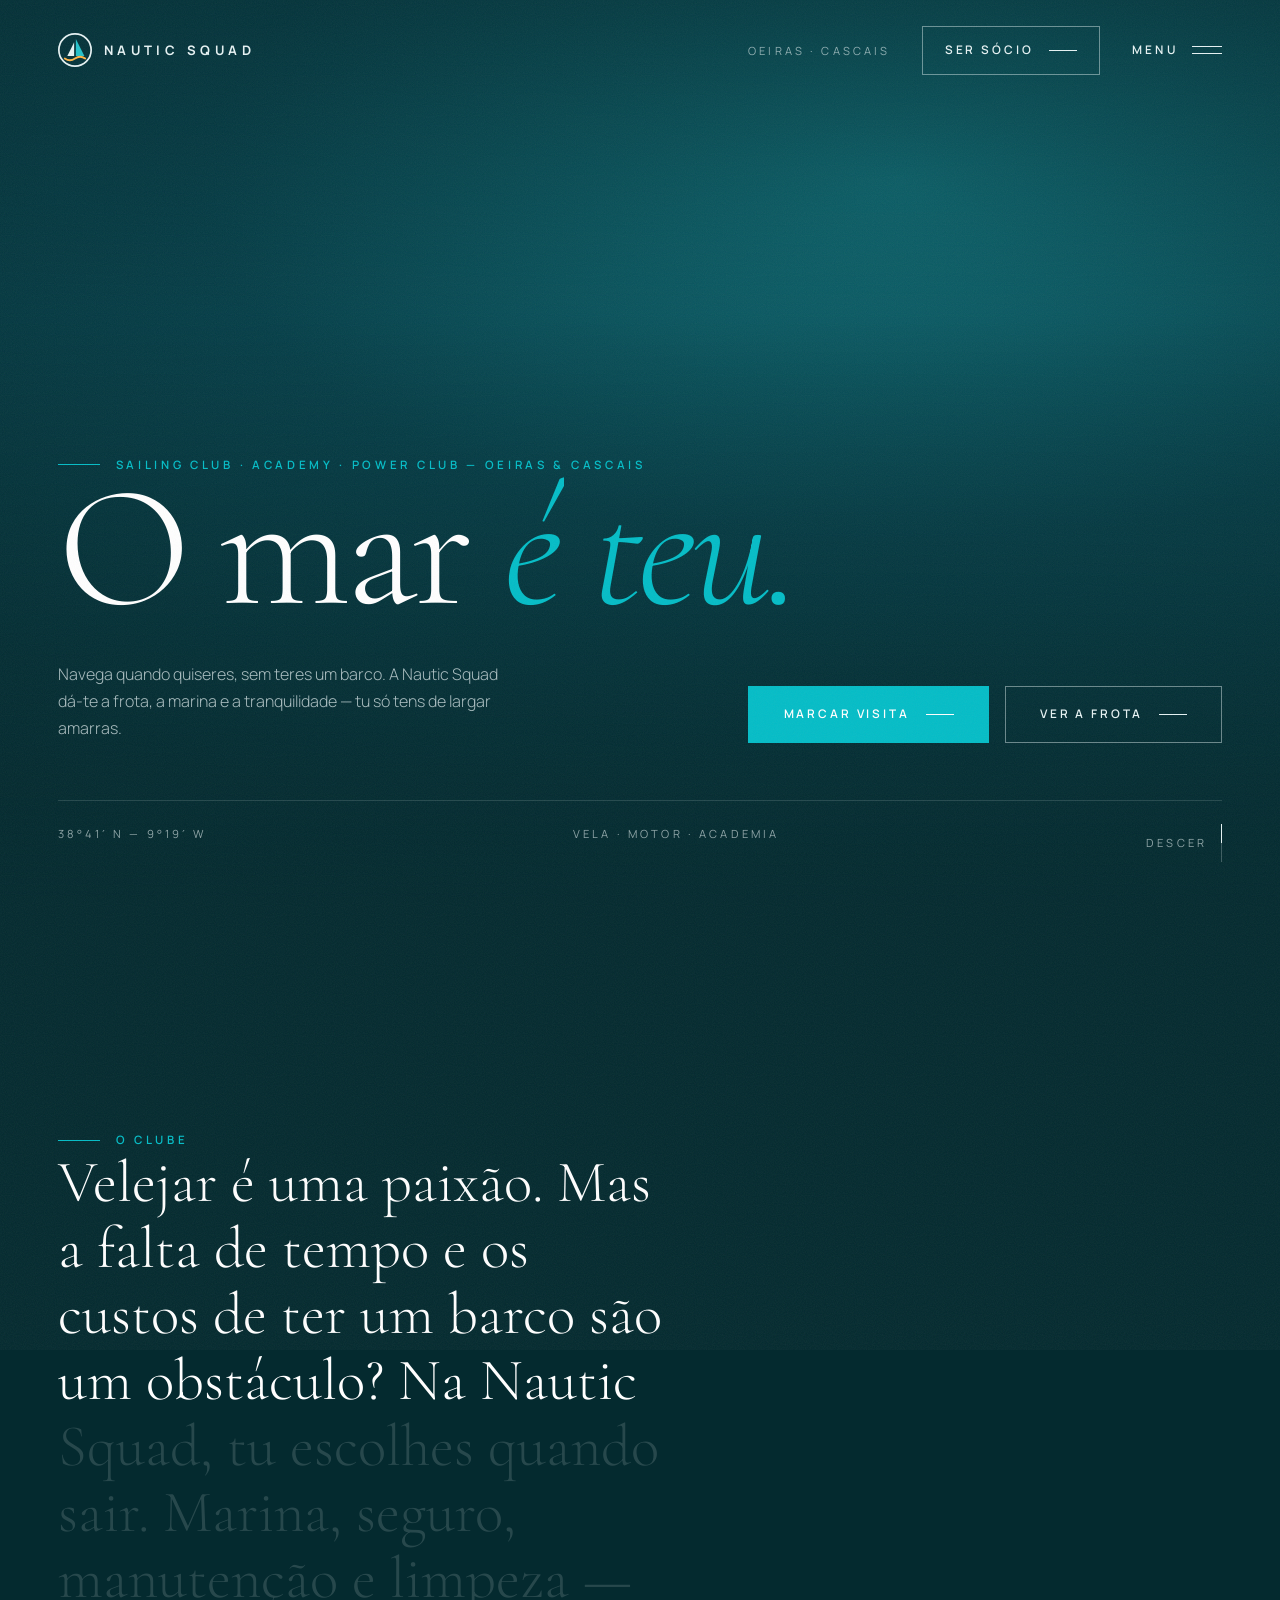
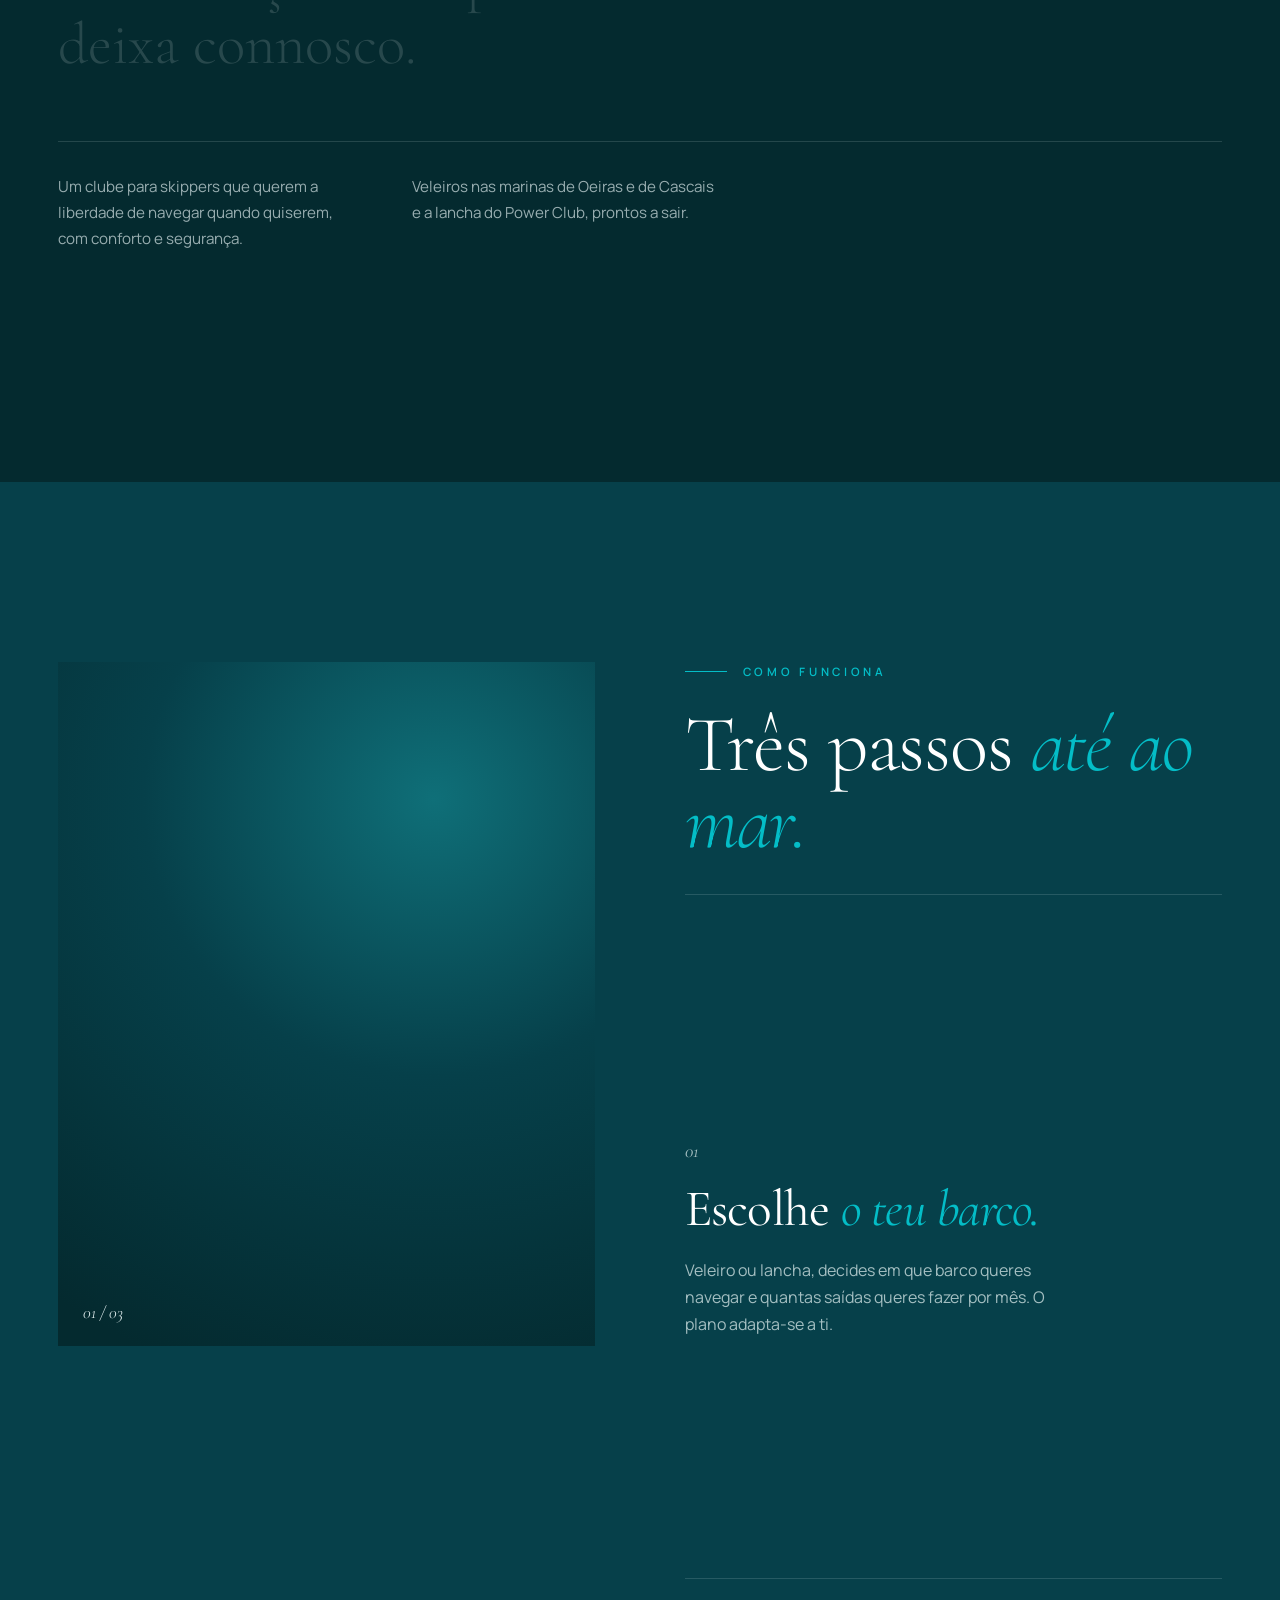
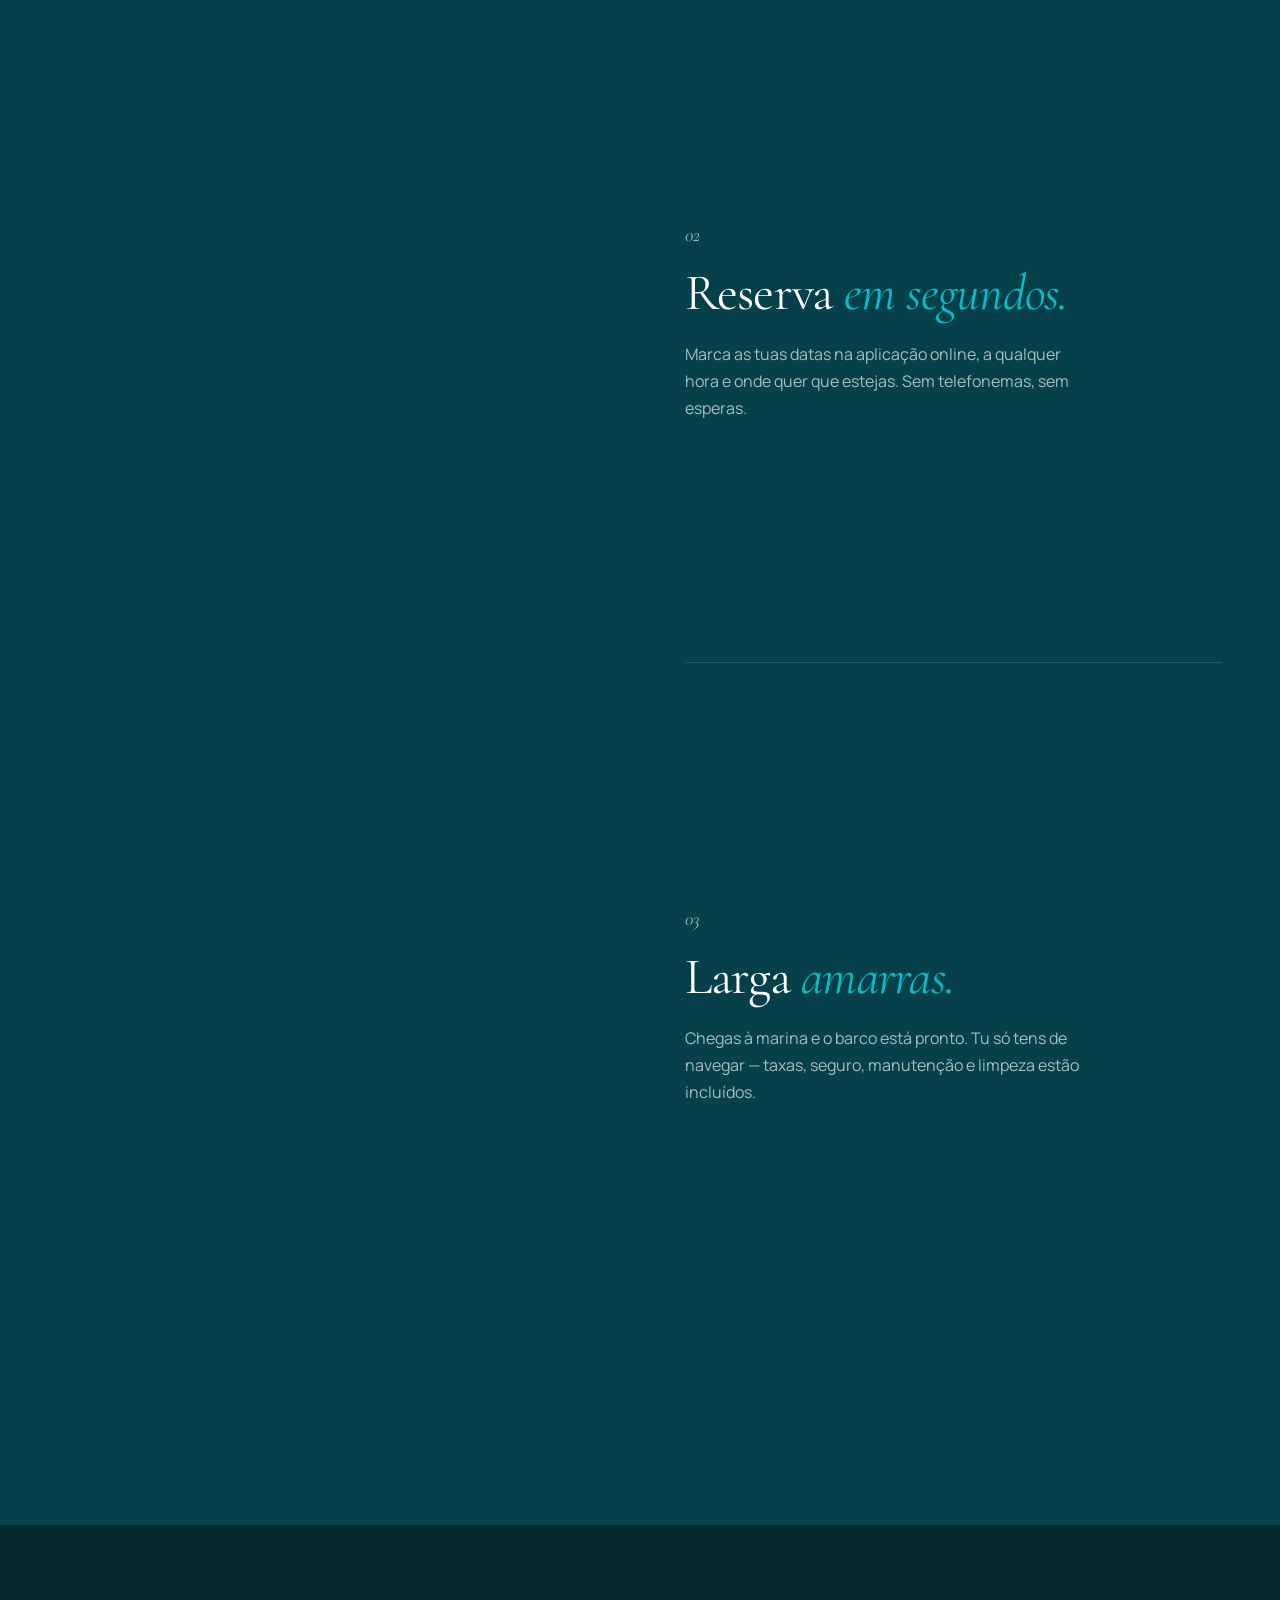
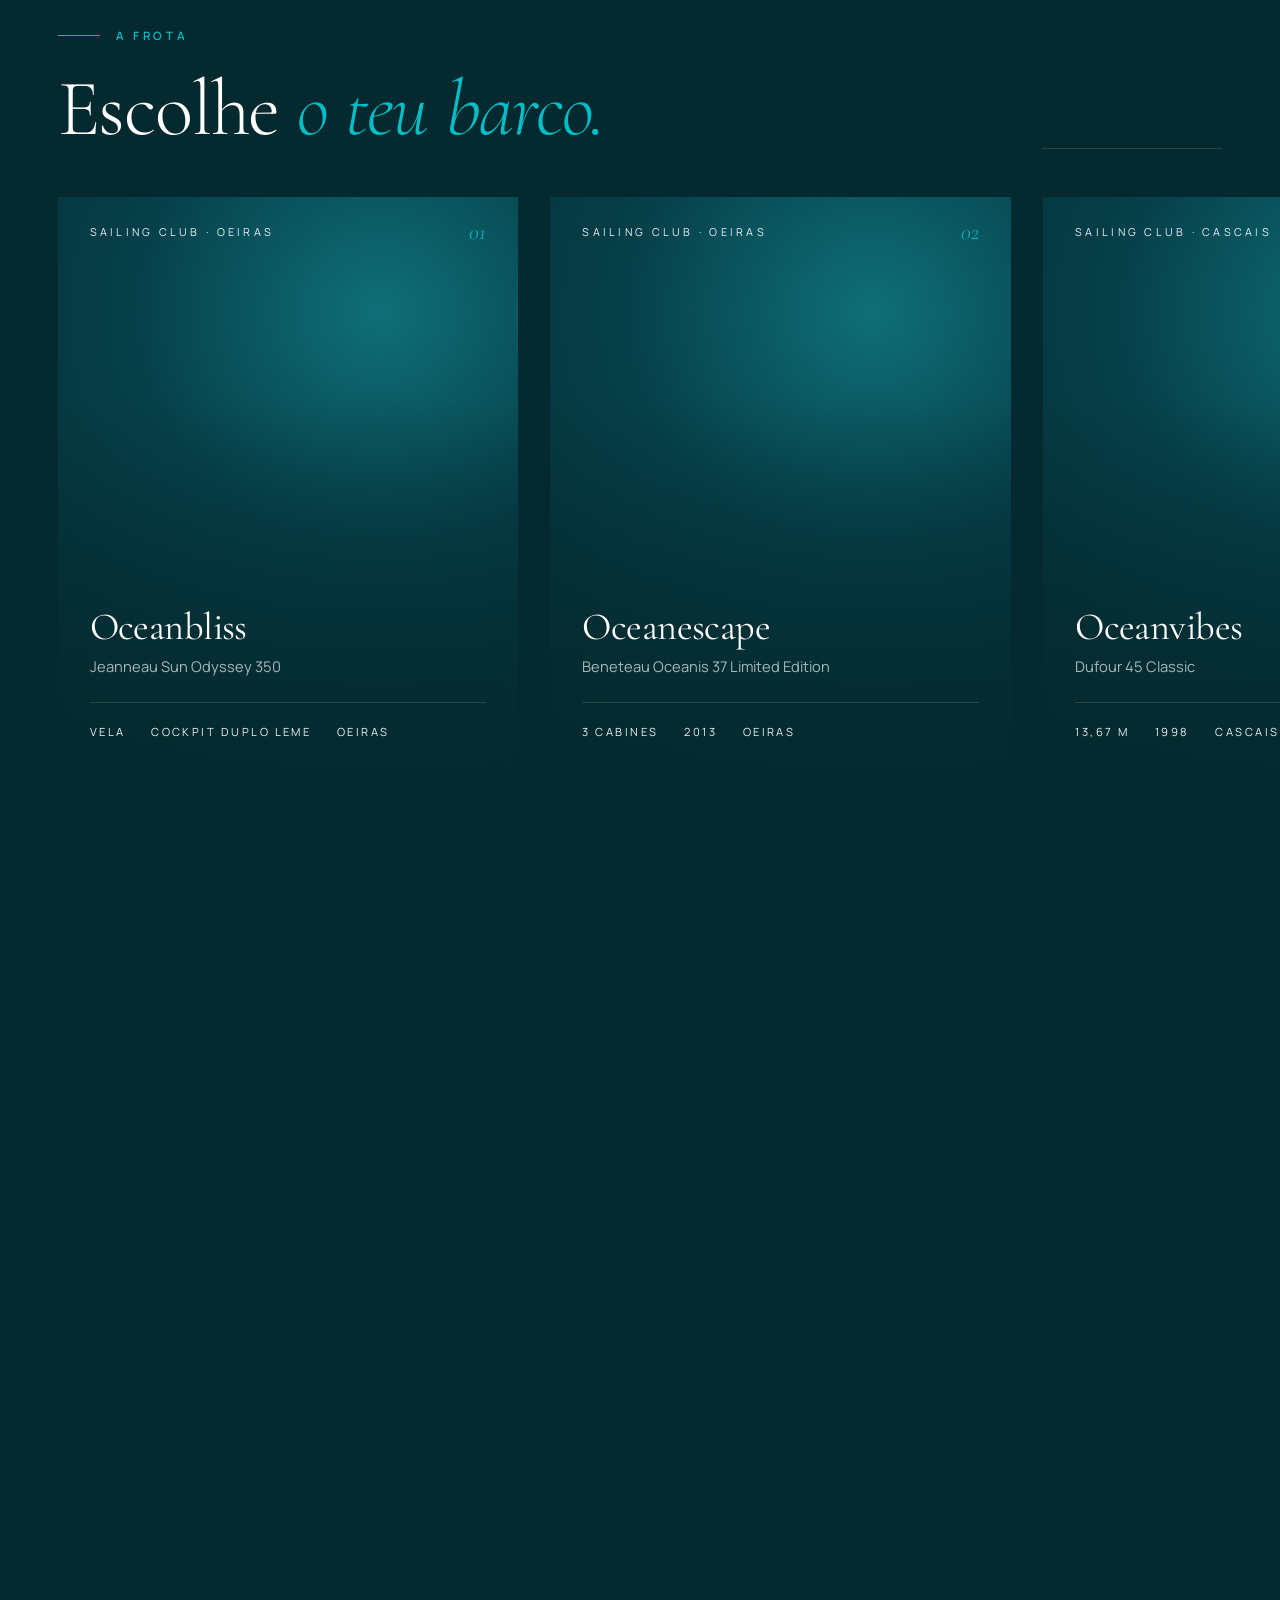
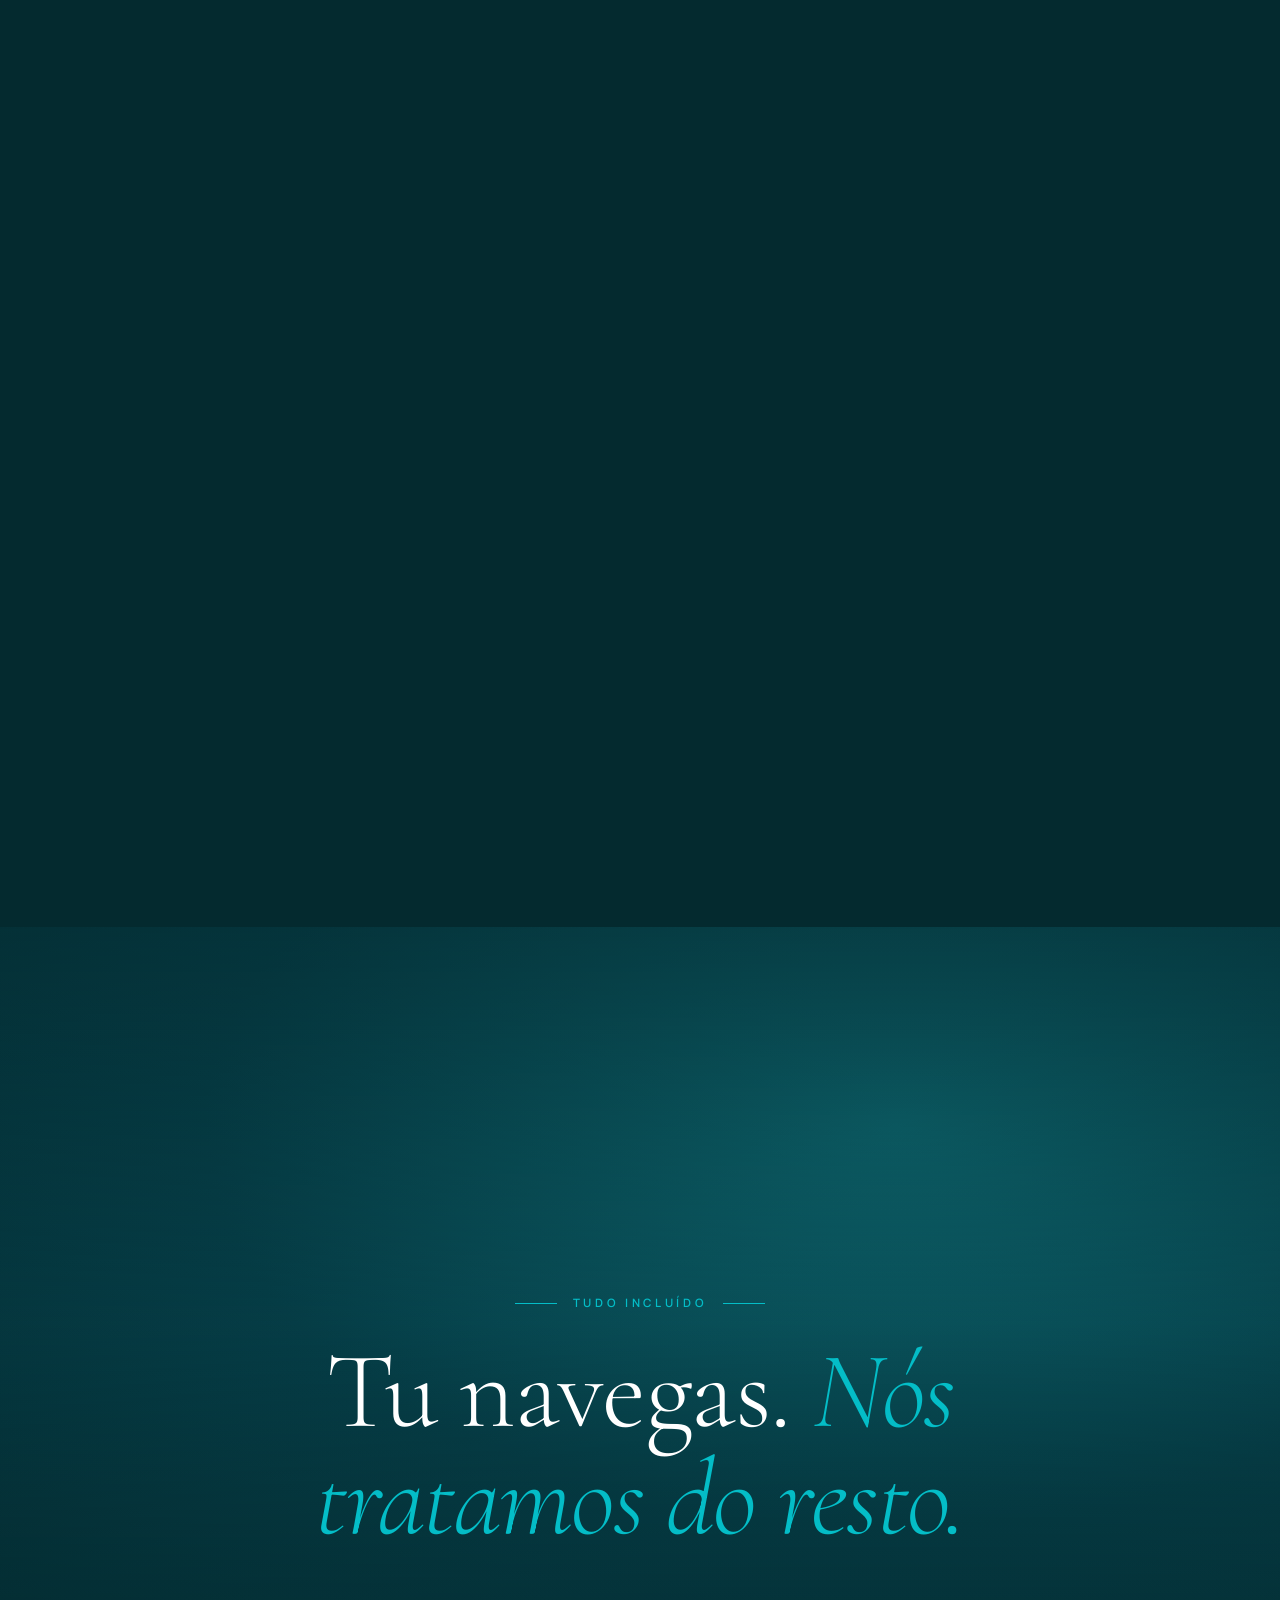
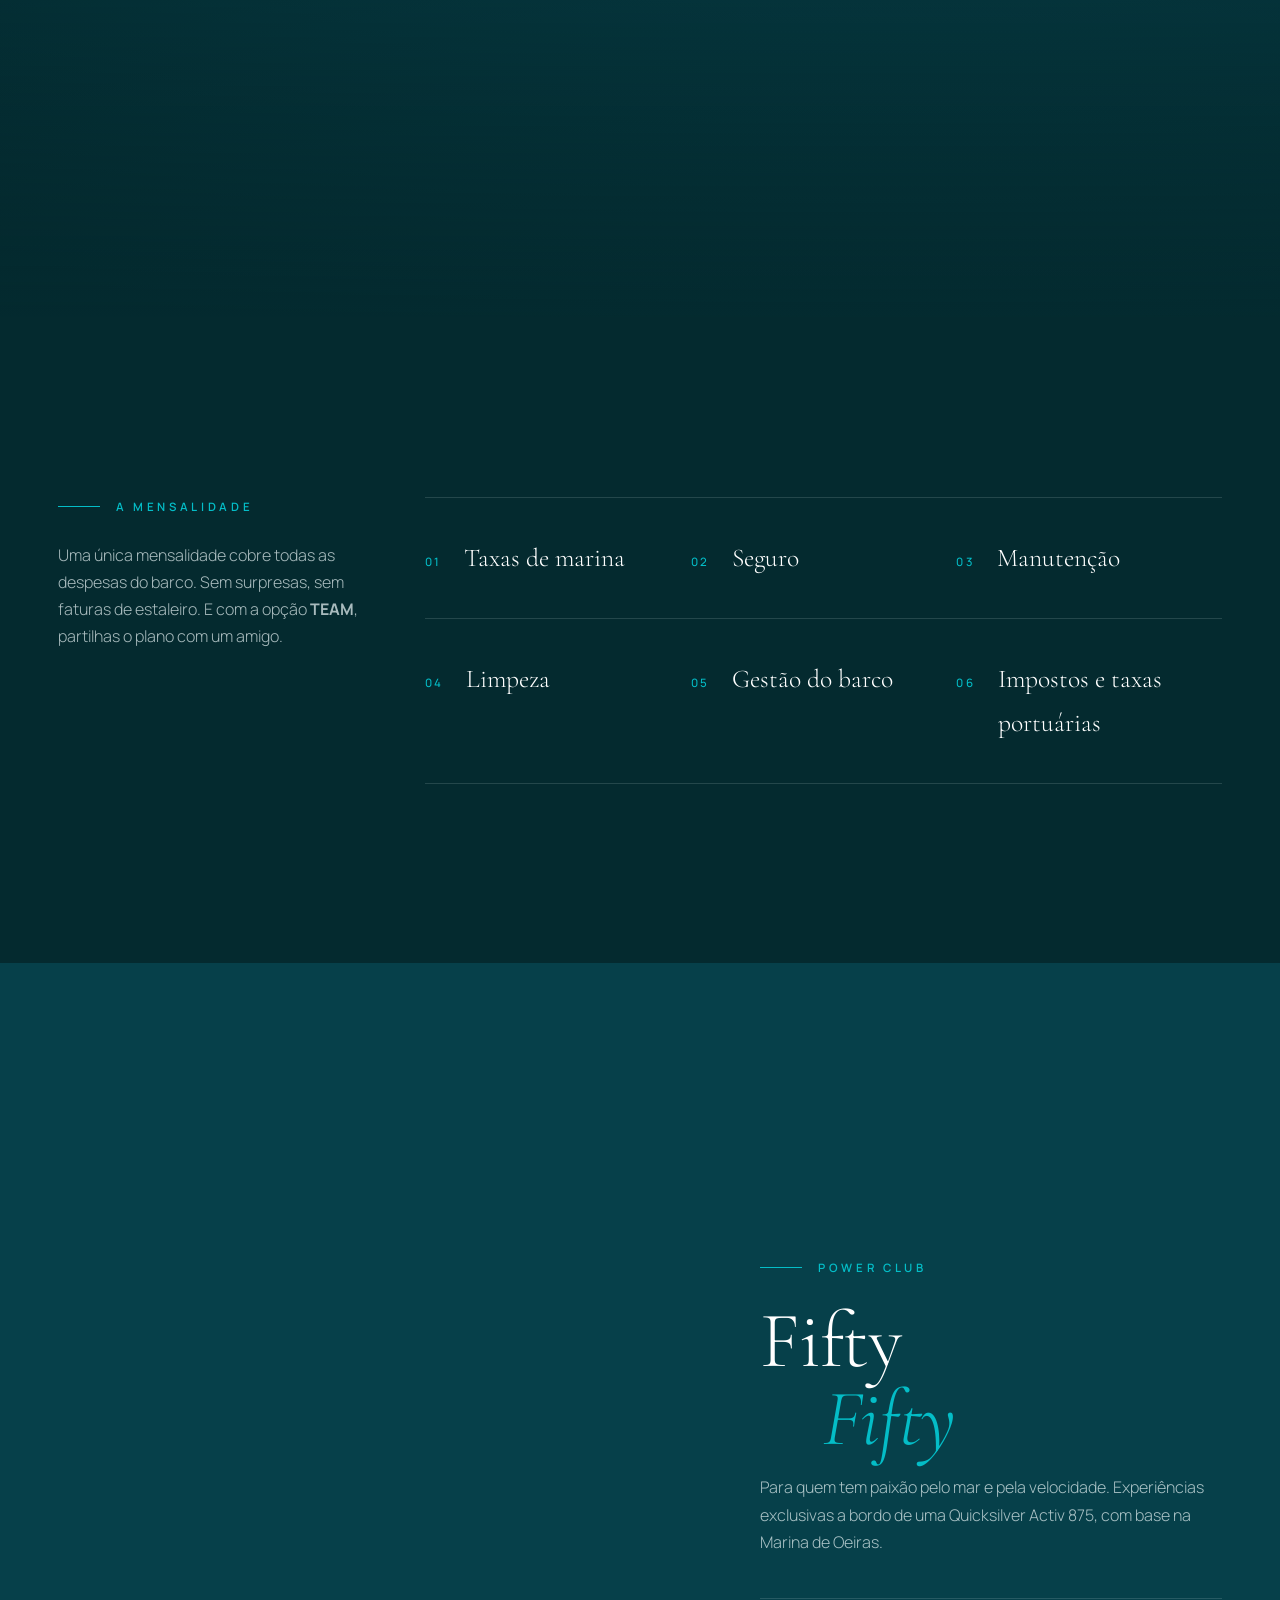
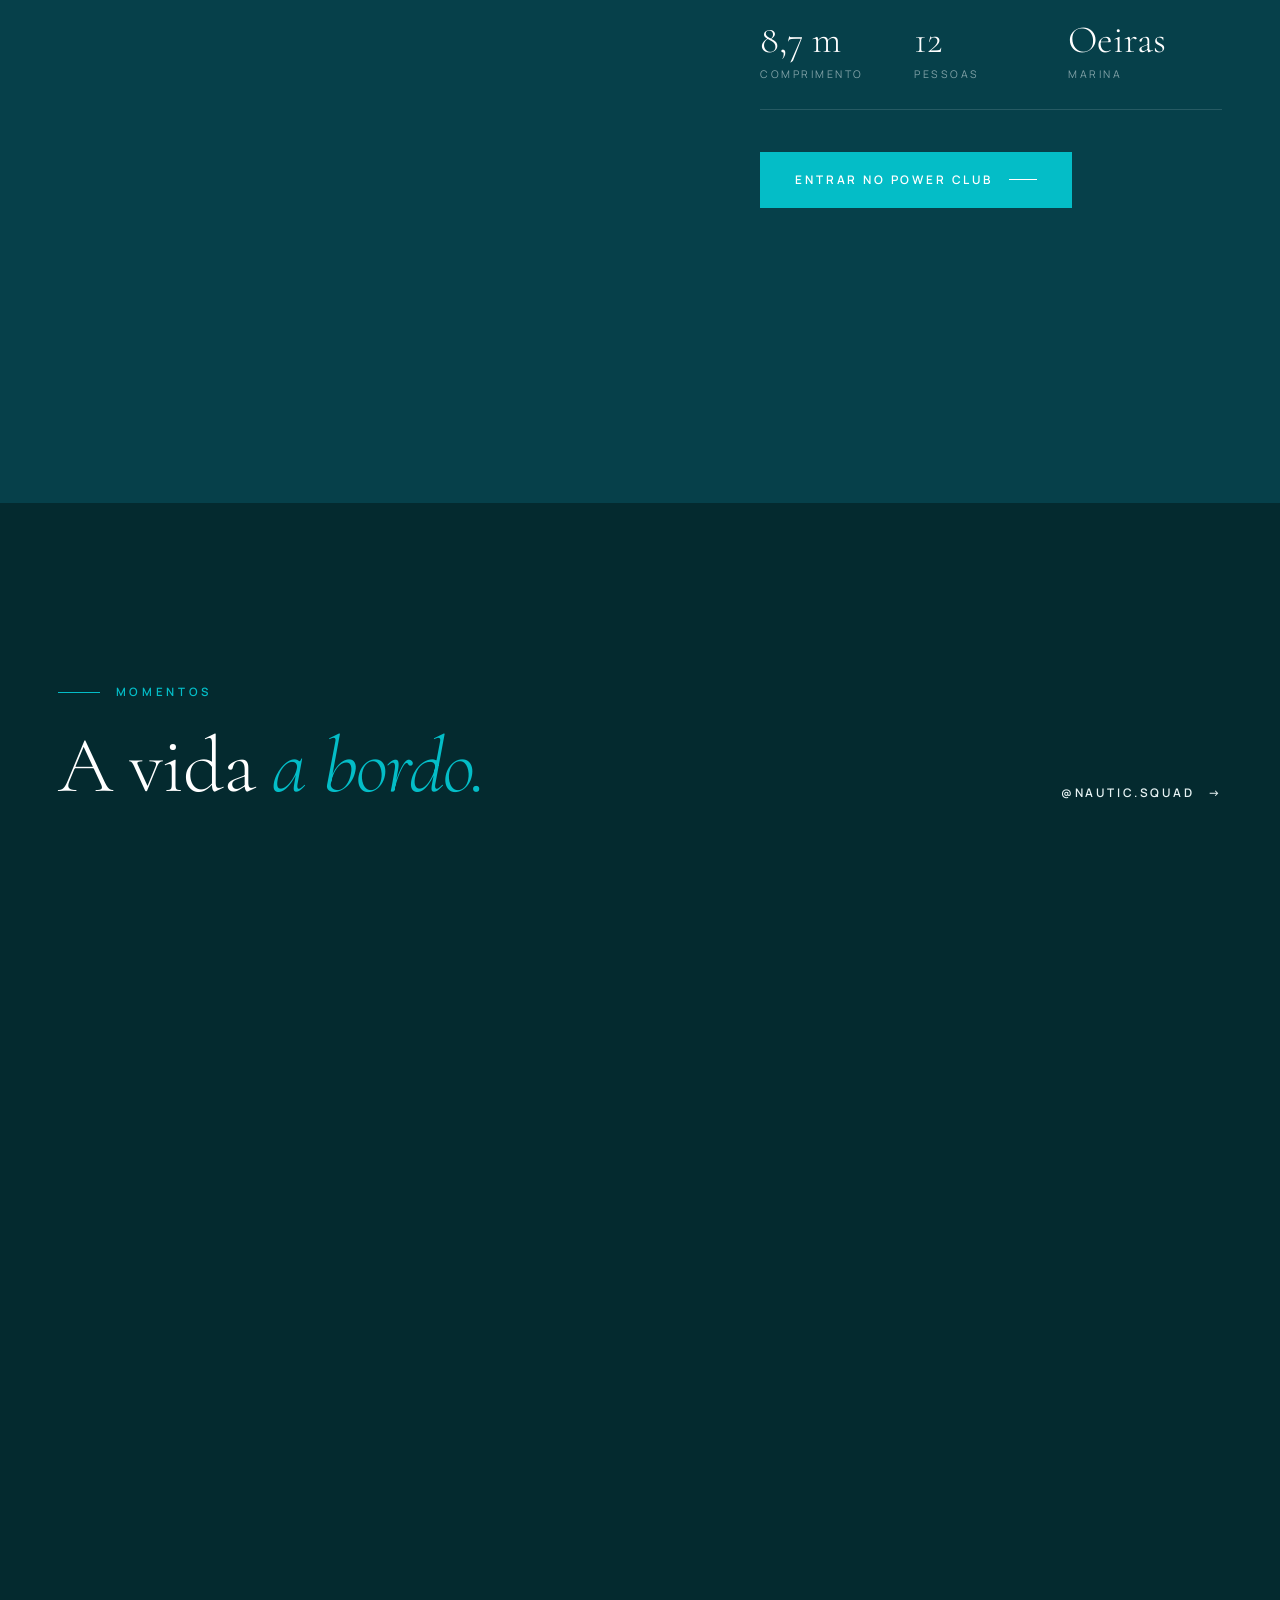
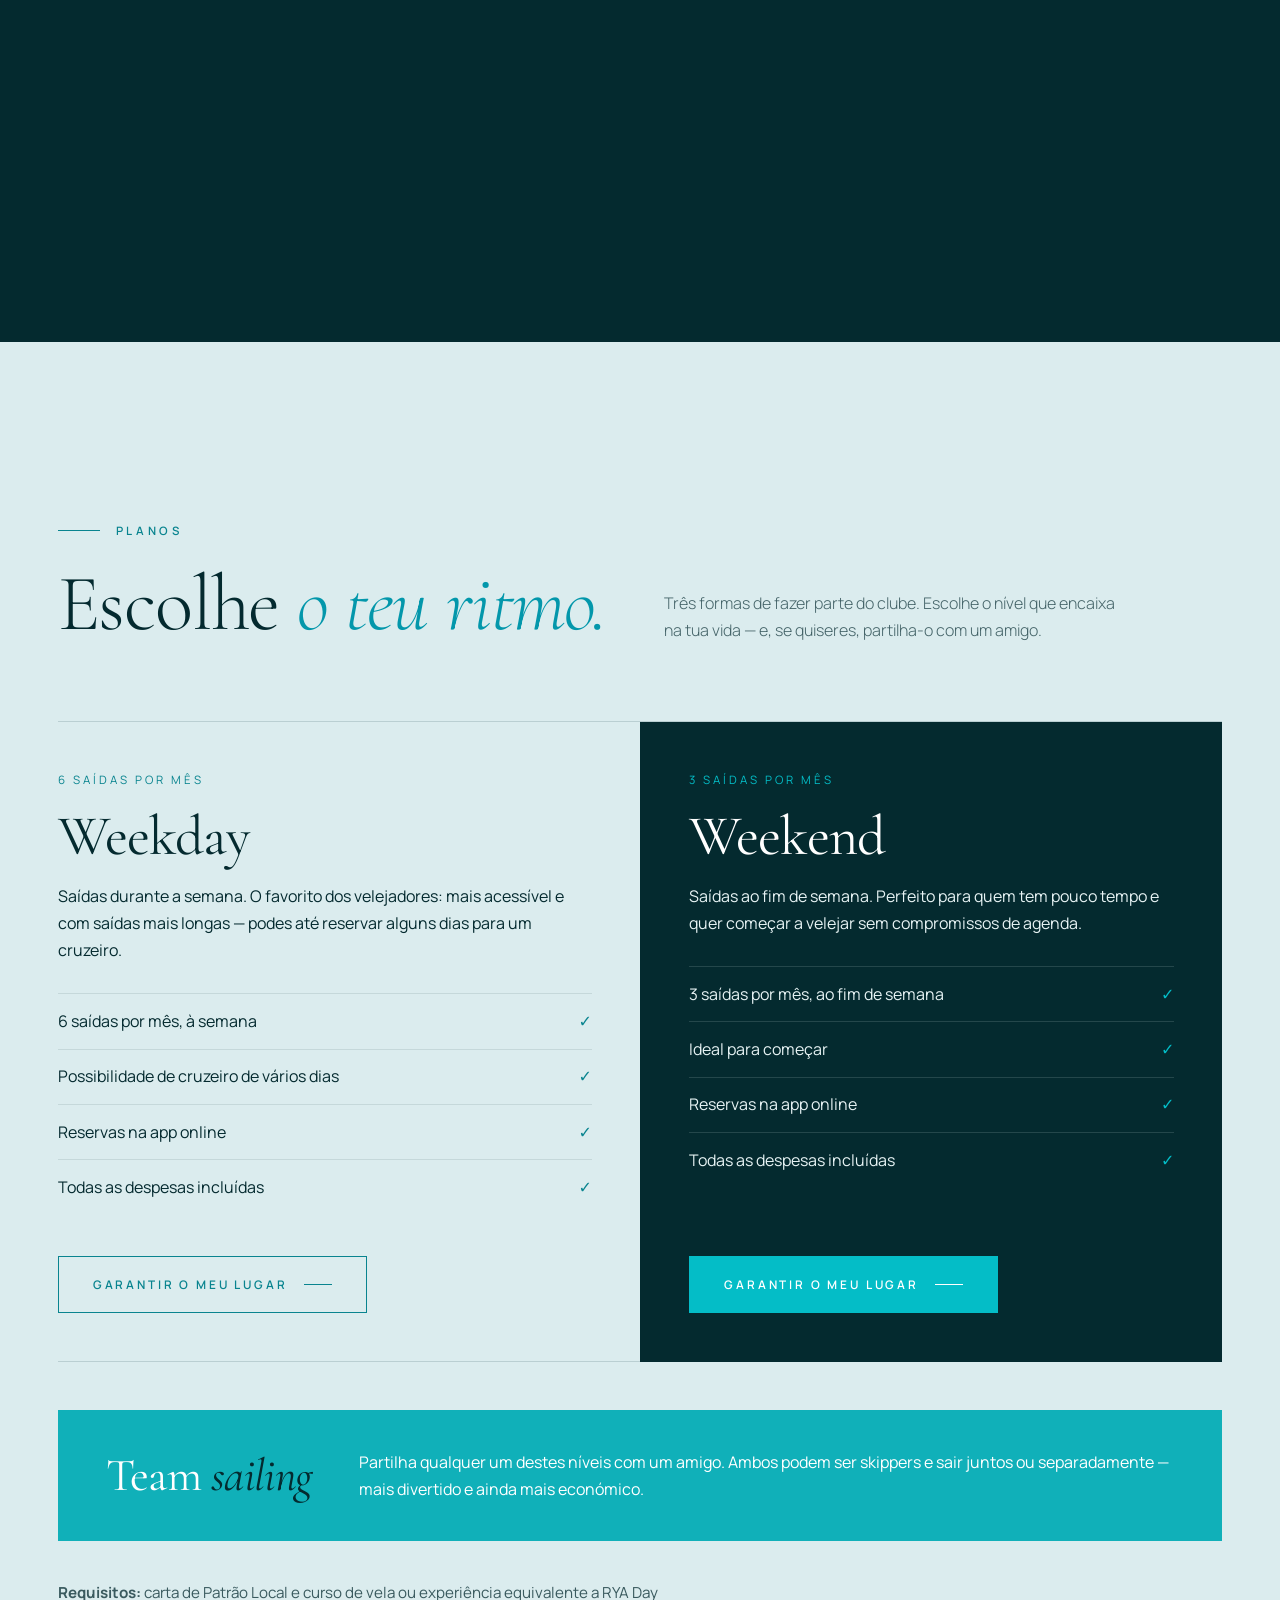
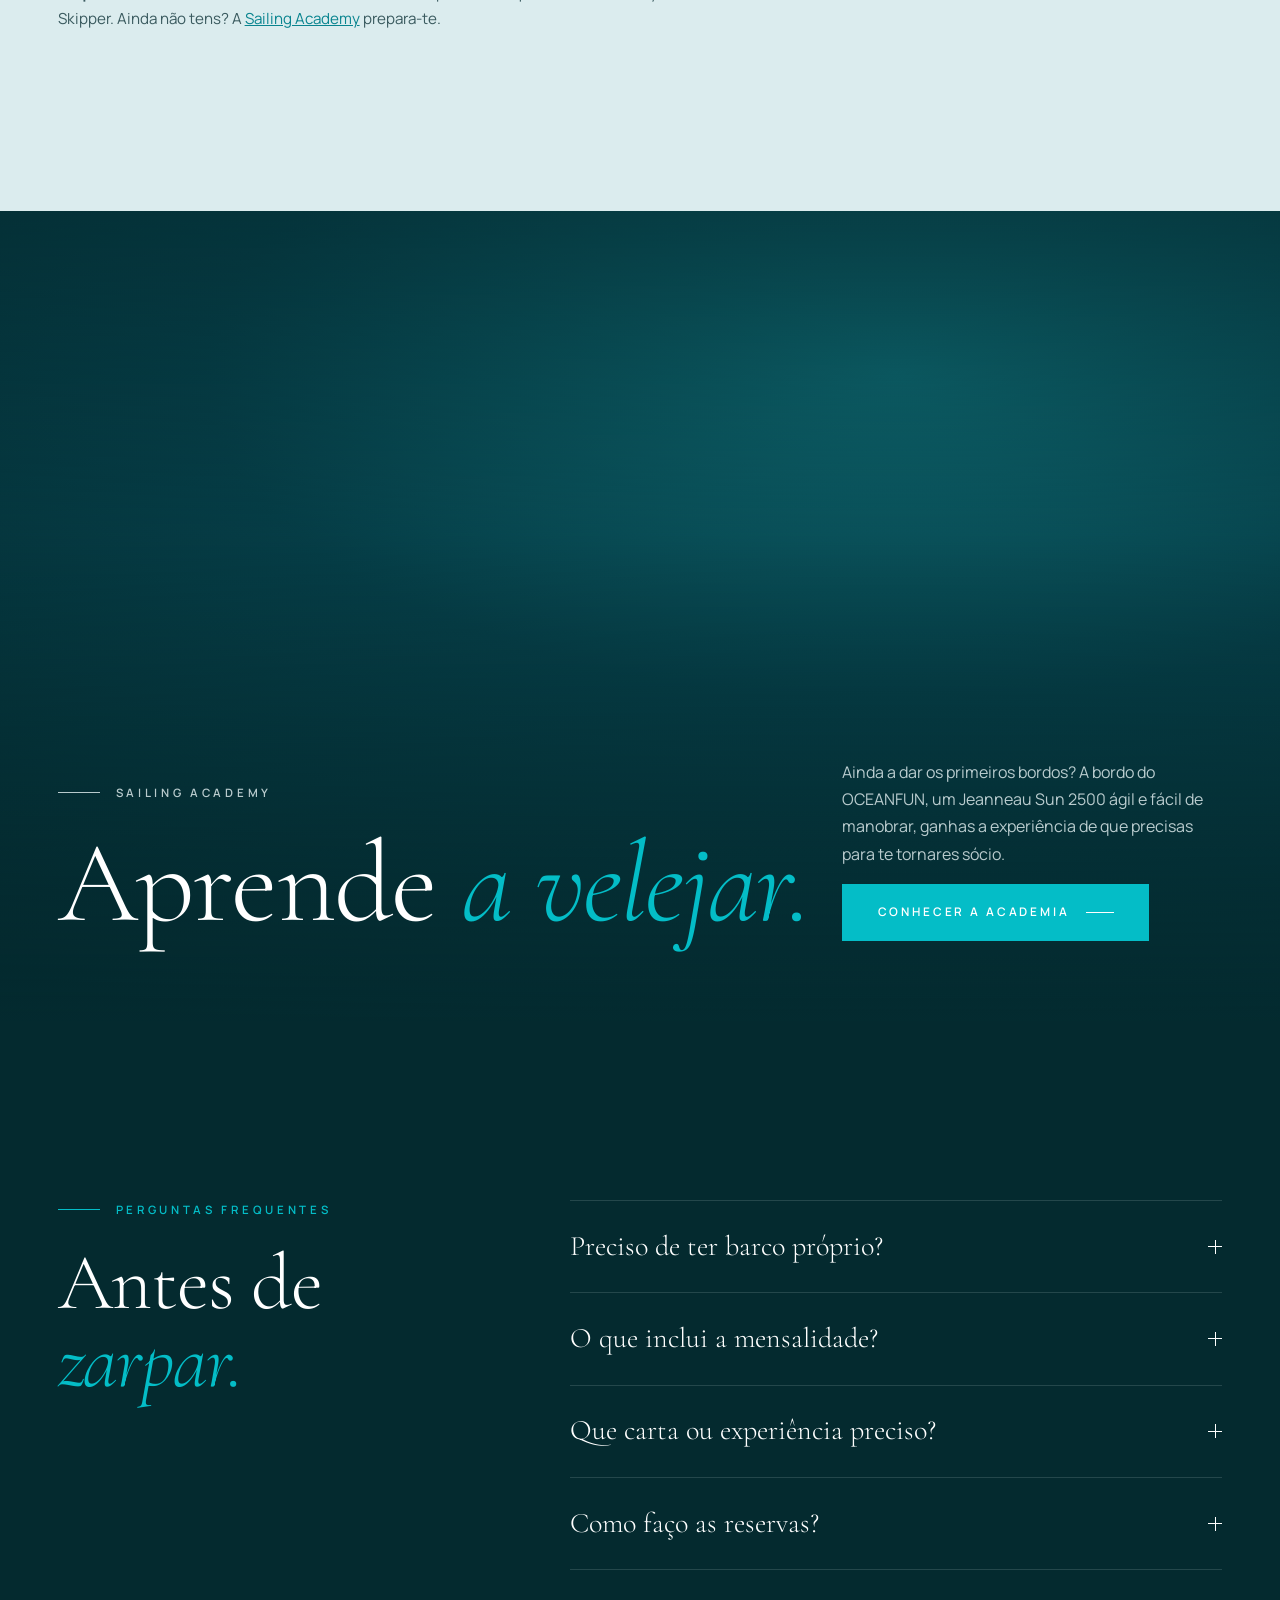
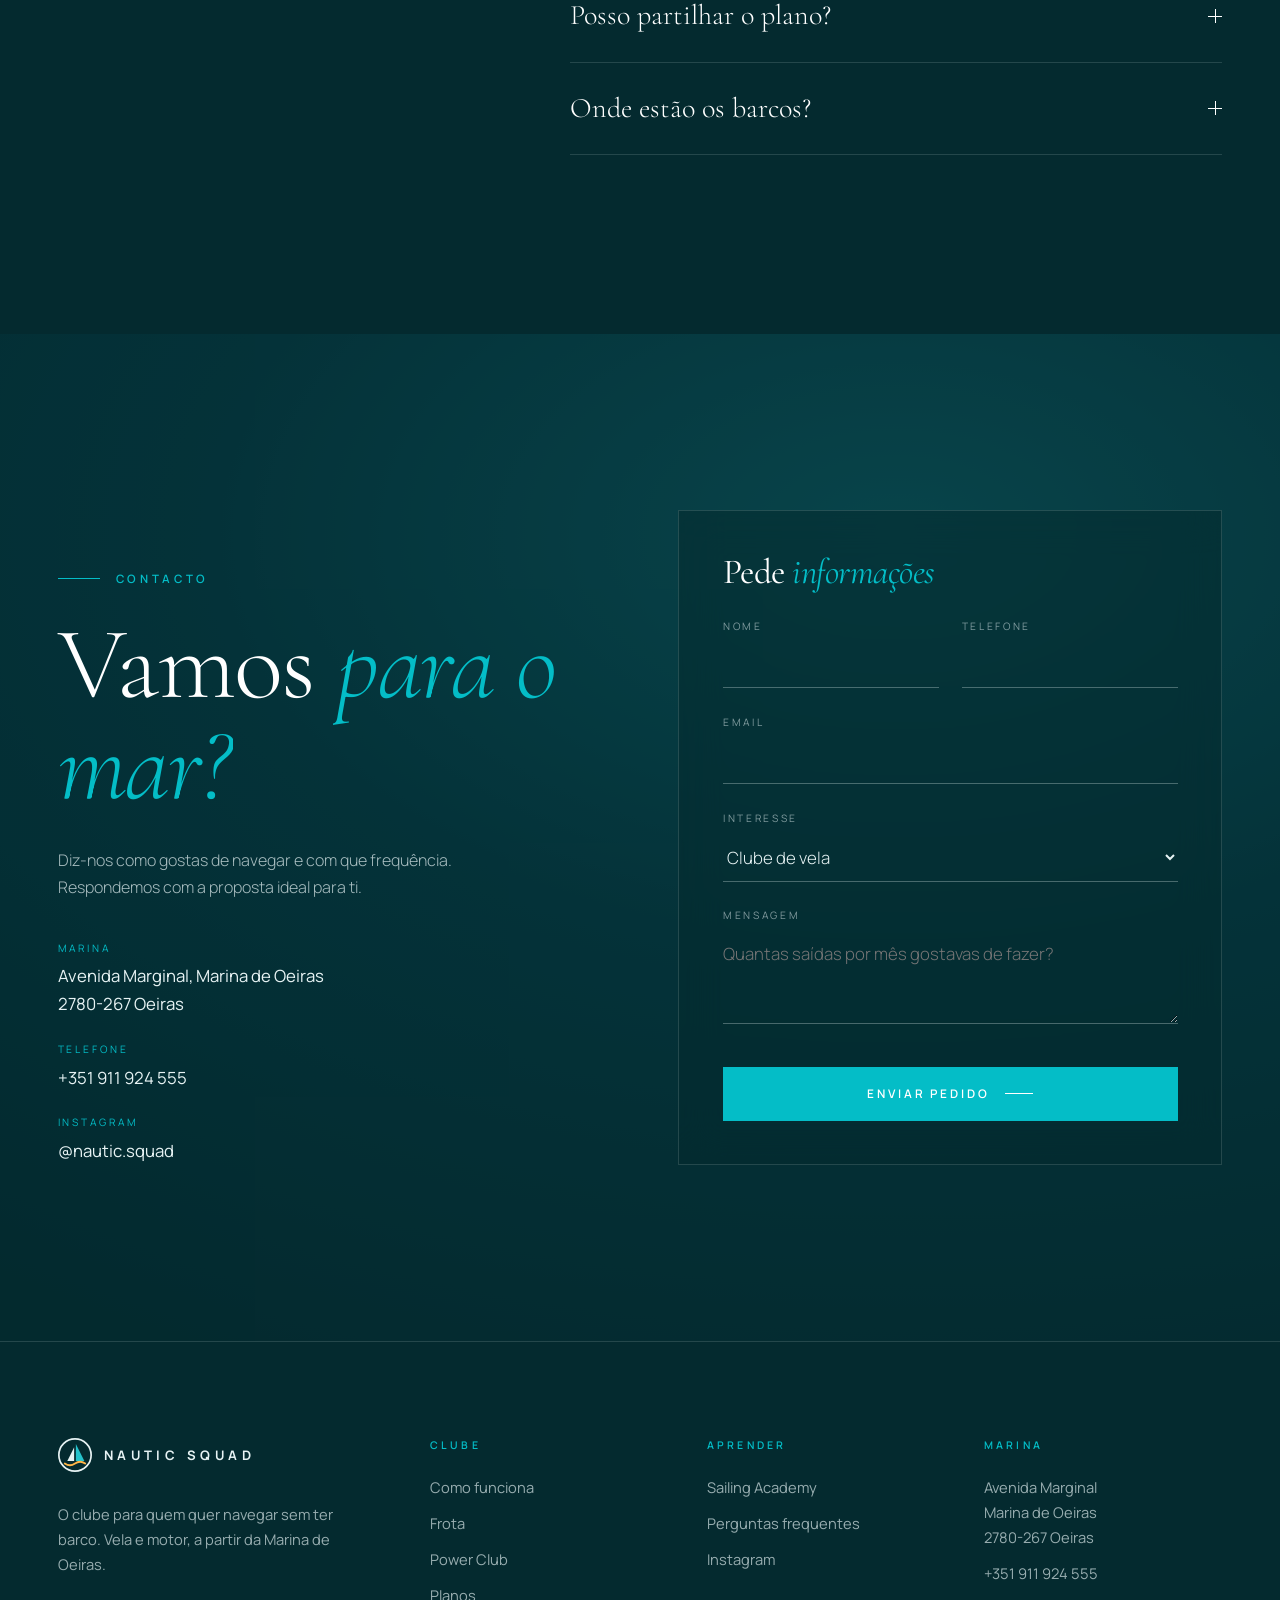
==== commit 26c0c987: "Aplicar a paleta do site atual da Nautic Squad e a frota/planos reais Cores medidas no nauticsquad.c" ====
--- a/wordpress/preview/index.html
+++ b/wordpress/preview/index.html
@@ -17,15 +17,20 @@
    ========================================================================== */
 
 :root {
-	--noite: var(--wp--preset--color--noite, #050E18);
-	--tinta: var(--wp--preset--color--tinta, #0A1B2C);
-	--oceano: var(--wp--preset--color--oceano, #0E3A5B);
-	--mar: var(--wp--preset--color--mar, #2A86C1);
-	--turquesa: var(--wp--preset--color--turquesa, #4FC3CF);
-	--dourado: var(--wp--preset--color--dourado, #C8A36B);
-	--areia: var(--wp--preset--color--areia, #EDE4D3);
+	/* Paleta oficial Nautic Squad (theme.json) */
+	--noite: var(--wp--preset--color--abismo, #042A2F);
+	--tinta: var(--wp--preset--color--profundo, #06404A);
+	--oceano: var(--wp--preset--color--teal, #09848F);
+	--mar: var(--wp--preset--color--titulo, #0397AB);
+	--turquesa: var(--wp--preset--color--turquesa, #04BDC7);
+	--faixa: var(--wp--preset--color--faixa, #10B0B9);
+	--aqua: var(--wp--preset--color--aqua, #A8D7DC);
+	--agua: var(--wp--preset--color--agua, #DBECEE);
+	--areia: var(--wp--preset--color--espuma, #E7F3F4);
 	--branco: var(--wp--preset--color--branco, #FFFFFF);
-	--nevoa: var(--wp--preset--color--nevoa, #8DA0B2);
+	--nevoa: #8FBFC4;
+	/* acento (itálicos, etiquetas, linhas) */
+	--dourado: var(--wp--preset--color--turquesa, #04BDC7);
 
 	--serif: var(--wp--preset--font-family--titulos, "Cormorant Garamond", "Times New Roman", serif);
 	--sans: var(--wp--preset--font-family--texto, "Manrope", ui-sans-serif, system-ui, sans-serif);
@@ -34,8 +39,8 @@
 	--ease-io: cubic-bezier(.77, 0, .175, 1);
 	--gutter: clamp(1.25rem, 4.5vw, 4rem);
 	--wide: 1360px;
-	--line: rgba(237, 228, 211, .14);
-	--fallback-img: radial-gradient(120% 90% at 70% 20%, #16496e 0%, #0A1B2C 45%, #050E18 100%);
+	--line: rgba(231, 243, 244, .14);
+	--fallback-img: radial-gradient(120% 90% at 70% 20%, #0f6f78 0%, #06404A 45%, #042A2F 100%);
 }
 
 *, *::before, *::after { box-sizing: border-box; }
@@ -62,16 +67,17 @@
 	color: var(--dourado); margin: 0 0 1.6rem; display: flex; align-items: center; gap: 1rem;
 }
 .ns-label::before { content: ""; width: 42px; height: 1px; background: currentColor; }
-.ns-lead { font-size: clamp(1rem, 1.25vw, 1.15rem); color: rgba(237, 228, 211, .72); max-width: 46ch; font-weight: 300; }
+.ns-lead { font-size: clamp(1rem, 1.25vw, 1.15rem); color: rgba(231, 243, 244, .72); max-width: 46ch; font-weight: 300; }
 .ns-num { font-family: var(--serif); font-style: italic; color: var(--dourado); font-size: 1.2rem; }
 
 /* Estrutura ----------------------------------------------------------------- */
 .ns-section { position: relative; padding: clamp(6rem, 14vw, 12rem) var(--gutter); }
 .ns-wrap { width: min(100%, var(--wide)); margin-inline: auto; }
 .ns-section > *, .ns-wrap > *, .ns-grid > * { margin-block: 0; }
-.is-sand { background: var(--areia); color: var(--noite); }
+.is-sand { background: var(--agua); color: var(--noite); }
+.is-sand em, .is-sand .ns-italic { color: var(--mar) !important; }
 .is-sand h2, .is-sand h3 { color: var(--noite); }
-.is-sand .ns-lead { color: rgba(5, 14, 24, .7); }
+.is-sand .ns-lead { color: rgba(4, 42, 47, .7); }
 .is-sand .ns-label { color: var(--oceano); }
 .is-ink { background: var(--tinta); }
 
@@ -80,19 +86,21 @@
 	position: relative; overflow: hidden; isolation: isolate; display: inline-flex; align-items: center; gap: 1rem;
 	border-radius: 0; text-decoration: none; cursor: pointer; border: 0;
 	font-family: var(--sans); font-weight: 600; font-size: .74rem; letter-spacing: .24em; text-transform: uppercase;
-	background: var(--areia); color: var(--noite); padding: 1.15rem 2.2rem;
+	background: var(--turquesa); color: var(--branco); padding: 1.15rem 2.2rem;
 	transition: color .6s var(--ease);
 }
 .wp-block-button__link::before, .ns-btn::before {
-	content: ""; position: absolute; inset: 0; z-index: -1; background: var(--dourado);
+	content: ""; position: absolute; inset: 0; z-index: -1; background: var(--oceano);
 	transform: scaleY(0); transform-origin: bottom; transition: transform .6s var(--ease);
 }
 .wp-block-button__link:hover::before, .ns-btn:hover::before { transform: scaleY(1); }
 .wp-block-button__link::after, .ns-btn::after { content: ""; width: 28px; height: 1px; background: currentColor; transition: width .6s var(--ease); }
 .wp-block-button__link:hover::after, .ns-btn:hover::after { width: 44px; }
-.is-style-ghost .wp-block-button__link, .ns-btn--ghost { background: transparent; color: var(--areia); box-shadow: inset 0 0 0 1px rgba(237, 228, 211, .45); }
-.is-style-ghost .wp-block-button__link:hover, .ns-btn--ghost:hover { color: var(--noite); }
-.is-sand .is-style-ghost .wp-block-button__link { color: var(--noite); box-shadow: inset 0 0 0 1px rgba(5, 14, 24, .35); }
+.is-style-ghost .wp-block-button__link, .ns-btn--ghost { background: transparent; color: var(--areia); box-shadow: inset 0 0 0 1px rgba(231, 243, 244, .45); }
+.is-style-ghost .wp-block-button__link:hover, .ns-btn--ghost:hover { color: var(--branco); }
+.is-style-ghost .wp-block-button__link::before { background: var(--turquesa); }
+.is-sand .is-style-ghost .wp-block-button__link { color: var(--oceano); box-shadow: inset 0 0 0 1px var(--oceano); }
+.is-sand .is-style-ghost .wp-block-button__link:hover { color: var(--branco); }
 .wp-block-buttons { display: flex; flex-wrap: wrap; gap: 1rem; }
 .ns-link { text-decoration: none; font-size: .74rem; font-weight: 600; letter-spacing: .24em; text-transform: uppercase; display: inline-flex; gap: .8rem; align-items: center; }
 .ns-link::after { content: "→"; transition: transform .5s var(--ease); }
@@ -104,8 +112,8 @@
 .ns-media__layer, .ns-media > video { transform: scale(1.12); transition: transform 2.4s var(--ease); }
 .ns-media.is-visible .ns-media__layer, .ns-media.is-visible > video { transform: scale(1); }
 .ns-media > video { position: absolute; inset: 0; width: 100%; height: 100%; object-fit: cover; z-index: -2; }
-.ns-media::after { content: ""; position: absolute; inset: 0; z-index: -1; background: linear-gradient(180deg, rgba(5, 14, 24, .55) 0%, rgba(5, 14, 24, .15) 40%, rgba(5, 14, 24, .85) 100%); pointer-events: none; }
-.ns-media.is-darker::after { background: rgba(5, 14, 24, .62); }
+.ns-media::after { content: ""; position: absolute; inset: 0; z-index: -1; background: linear-gradient(180deg, rgba(4, 42, 47, .55) 0%, rgba(4, 42, 47, .15) 40%, rgba(4, 42, 47, .85) 100%); pointer-events: none; }
+.ns-media.is-darker::after { background: rgba(4, 42, 47, .62); }
 
 /* Imagens com revelação (clip) */
 .ns-reveal-img { position: relative; overflow: hidden; background: var(--fallback-img); margin: 0; }
@@ -140,7 +148,7 @@
 /* Cabeçalho ----------------------------------------------------------------- */
 .ns-header { position: fixed; inset: 0 0 auto; z-index: 500; padding: 1.6rem var(--gutter); color: var(--areia); transition: transform .8s var(--ease), padding .6s var(--ease), background-color .6s; }
 .admin-bar .ns-header { top: 32px; }
-.ns-header.is-scrolled { padding-block: 1rem; background: linear-gradient(180deg, rgba(5, 14, 24, .85), rgba(5, 14, 24, 0)); }
+.ns-header.is-scrolled { padding-block: 1rem; background: linear-gradient(180deg, rgba(4, 42, 47, .85), rgba(4, 42, 47, 0)); }
 .ns-header.is-hidden { transform: translateY(-110%); }
 .ns-header__inner { display: flex; align-items: center; justify-content: space-between; gap: 2rem; width: min(100%, var(--wide)); margin-inline: auto; }
 .ns-header__inner > * { margin: 0; }
@@ -149,7 +157,7 @@
 .ns-header .wp-block-site-logo img { max-height: 46px; width: auto; }
 .ns-logo__mark { width: 34px; height: 34px; flex: none; }
 .ns-header__right { display: flex; align-items: center; gap: 2rem; }
-.ns-header__meta { font-size: .7rem; letter-spacing: .28em; text-transform: uppercase; color: rgba(237, 228, 211, .6); }
+.ns-header__meta { font-size: .7rem; letter-spacing: .28em; text-transform: uppercase; color: rgba(231, 243, 244, .6); }
 @media (max-width: 900px) { .ns-header__meta, .ns-header .wp-block-buttons { display: none; } }
 .ns-header .wp-block-button__link { padding: .9rem 1.4rem; }
 
@@ -183,7 +191,7 @@
 .ns-menu-open .ns-overlay__nav a:nth-child(2) span { transition-delay: .06s; } .ns-menu-open .ns-overlay__nav a:nth-child(3) span { transition-delay: .12s; }
 .ns-menu-open .ns-overlay__nav a:nth-child(4) span { transition-delay: .18s; } .ns-menu-open .ns-overlay__nav a:nth-child(5) span { transition-delay: .24s; }
 .ns-menu-open .ns-overlay__nav a:nth-child(6) span { transition-delay: .3s; }
-.ns-overlay__aside { position: relative; display: flex; flex-direction: column; justify-content: flex-end; padding: 6rem var(--gutter) 3rem; gap: 1.2rem; font-size: .9rem; color: rgba(237, 228, 211, .7); }
+.ns-overlay__aside { position: relative; display: flex; flex-direction: column; justify-content: flex-end; padding: 6rem var(--gutter) 3rem; gap: 1.2rem; font-size: .9rem; color: rgba(231, 243, 244, .7); }
 .ns-overlay__aside::before { content: ""; position: absolute; inset: 0; z-index: -1; background: var(--ns-overlay-img, var(--fallback-img)) center/cover; opacity: .35; }
 .ns-overlay__close { position: absolute; top: 1.6rem; right: var(--gutter); }
 @media (max-width: 900px) { .ns-overlay { grid-template-columns: 1fr; } .ns-overlay__aside { display: none; } }
@@ -192,15 +200,15 @@
 
 /* Hero ---------------------------------------------------------------------- */
 .ns-hero { min-height: 100svh; display: flex; flex-direction: column; justify-content: flex-end; padding: 8rem var(--gutter) 2.4rem; color: var(--areia); }
-.ns-hero::after { background: linear-gradient(180deg, rgba(5, 14, 24, .55) 0%, rgba(5, 14, 24, .05) 35%, rgba(5, 14, 24, .35) 65%, rgba(5, 14, 24, .95) 100%); }
+.ns-hero::after { background: linear-gradient(180deg, rgba(4, 42, 47, .55) 0%, rgba(4, 42, 47, .05) 35%, rgba(4, 42, 47, .35) 65%, rgba(4, 42, 47, .95) 100%); }
 .ns-hero__content { width: min(100%, var(--wide)); margin: 0 auto; position: relative; }
 .ns-hero__content > * { margin-block: 0; }
 .ns-hero h1 { font-size: clamp(4.2rem, 13.5vw, 13rem); line-height: .86; letter-spacing: -.03em; margin-bottom: 2.4rem !important; }
 .ns-hero__row { display: flex; flex-wrap: wrap; justify-content: space-between; align-items: flex-end; gap: 2rem; }
 .ns-hero__row > * { margin: 0; }
-.ns-hero__bottom { width: min(100%, var(--wide)); margin: 3.6rem auto 0; padding-top: 1.4rem; border-top: 1px solid var(--line); display: flex; justify-content: space-between; gap: 1rem; font-size: .7rem; letter-spacing: .28em; text-transform: uppercase; color: rgba(237, 228, 211, .6); }
+.ns-hero__bottom { width: min(100%, var(--wide)); margin: 3.6rem auto 0; padding-top: 1.4rem; border-top: 1px solid var(--line); display: flex; justify-content: space-between; gap: 1rem; font-size: .7rem; letter-spacing: .28em; text-transform: uppercase; color: rgba(231, 243, 244, .6); }
 .ns-hero__bottom .ns-scroll { display: inline-flex; align-items: center; gap: .9rem; }
-.ns-scroll i { width: 1px; height: 38px; background: rgba(237, 228, 211, .25); position: relative; overflow: hidden; }
+.ns-scroll i { width: 1px; height: 38px; background: rgba(231, 243, 244, .25); position: relative; overflow: hidden; }
 .ns-scroll i::after { content: ""; position: absolute; left: 0; top: 0; width: 1px; height: 50%; background: var(--areia); animation: ns-drip 2s var(--ease-io) infinite; }
 .ns-bars i { position: absolute; left: 0; right: 0; height: 12vh; background: var(--noite); z-index: 3; transition: transform 1.8s var(--ease-io) .4s; }
 .ns-bars i:first-child { top: 0; } .ns-bars i:last-child { bottom: 0; }
@@ -224,7 +232,7 @@
 .ns-manifesto__text .mw { opacity: .14; transition: opacity .3s linear; }
 .ns-manifesto__text .mw.on { opacity: 1; }
 .ns-manifesto__foot { display: flex; gap: 3rem; flex-wrap: wrap; margin-top: 4rem !important; padding-top: 2rem; border-top: 1px solid var(--line); }
-.ns-manifesto__foot > * { margin: 0; max-width: 34ch; color: rgba(237, 228, 211, .65); font-size: .95rem; }
+.ns-manifesto__foot > * { margin: 0; max-width: 34ch; color: rgba(231, 243, 244, .65); font-size: .95rem; }
 
 /* Passos com imagem fixa ---------------------------------------------------- */
 .ns-steps { display: grid; grid-template-columns: 1fr 1fr; gap: clamp(2rem, 7vw, 8rem); align-items: start; }
@@ -238,7 +246,7 @@
 .ns-step.is-active { opacity: 1; }
 .ns-step > * { margin: 0; }
 .ns-step h3 { font-size: clamp(2.2rem, 4vw, 3.8rem); margin: 1rem 0 1.4rem; }
-.ns-step p { color: rgba(237, 228, 211, .7); max-width: 40ch; }
+.ns-step p { color: rgba(231, 243, 244, .7); max-width: 40ch; }
 .ns-steps__head { margin-bottom: 2rem !important; }
 @media (max-width: 900px) {
 	.ns-steps { grid-template-columns: 1fr; }
@@ -264,20 +272,22 @@
 .ns-boat__img, .ns-boat .wp-block-post-featured-image { position: absolute !important; inset: 0; z-index: 0 !important; margin: 0; height: 100%; }
 .ns-boat__img img, .ns-boat .wp-block-post-featured-image img { width: 100%; height: 100% !important; object-fit: cover; transition: transform 1.6s var(--ease); }
 .ns-boat:hover .ns-boat__img img, .ns-boat:hover .wp-block-post-featured-image img { transform: scale(1.06); }
-.ns-boat::after { content: ""; position: absolute; inset: 0; z-index: 1; background: linear-gradient(180deg, rgba(5, 14, 24, 0) 35%, rgba(5, 14, 24, .92) 100%); pointer-events: none; }
+.ns-boat::after { content: ""; position: absolute; inset: 0; z-index: 1; background: linear-gradient(180deg, rgba(4, 42, 47, 0) 35%, rgba(4, 42, 47, .92) 100%); pointer-events: none; }
 .ns-boat__tag, .ns-boat .wp-block-post-terms { position: absolute !important; top: 1.6rem; left: 2rem; font-size: .68rem; letter-spacing: .3em; text-transform: uppercase; color: var(--areia); }
 .ns-boat .wp-block-post-terms a { color: inherit; text-decoration: none; }
 .ns-boat__idx { position: absolute !important; top: 1.3rem; right: 2rem; font: italic 300 1.4rem var(--serif); color: var(--dourado); }
 .ns-boat h3, .ns-boat .wp-block-post-title { font-size: clamp(2rem, 3vw, 2.9rem); color: var(--branco); }
 .ns-boat .wp-block-post-title a { color: inherit; text-decoration: none; }
-.ns-boat__model { color: rgba(237, 228, 211, .7); font-size: .92rem; margin-top: .5rem !important; }
+.ns-boat__model { color: rgba(231, 243, 244, .7); font-size: .92rem; margin-top: .5rem !important; }
 .ns-specs { display: flex; gap: 1.6rem; flex-wrap: wrap; margin-top: 1.4rem !important; padding-top: 1.2rem; border-top: 1px solid var(--line); font-size: .7rem; letter-spacing: .22em; text-transform: uppercase; }
 .ns-specs > * { margin: 0; }
 .ns-specs > *:empty { display: none; }
 .ns-boat__link { position: absolute !important; inset: 0; z-index: 3 !important; }
-.ns-boat--end { background: var(--areia); color: var(--noite); justify-content: center; align-items: flex-start; gap: 1.5rem; }
+.ns-boat--end { background: var(--faixa); color: var(--branco); justify-content: center; align-items: flex-start; gap: 1.5rem; }
 .ns-boat--end::after { content: none; }
-.ns-boat--end h3 { color: var(--noite); }
+.ns-boat--end h3, .ns-boat--end .ns-label { color: var(--branco); }
+.ns-boat--end h3 em { color: var(--noite); }
+.ns-boat--end .ns-btn { background: var(--branco); color: var(--oceano); }
 @media (max-width: 900px) {
 	.ns-hscroll { height: auto !important; }
 	.ns-hscroll__sticky { position: relative; height: auto; padding-block: 6rem 4rem; }
@@ -313,7 +323,7 @@
 .ns-power__specs { display: grid; grid-template-columns: repeat(3, 1fr); margin: 2.6rem 0 !important; border-top: 1px solid var(--line); }
 .ns-power__specs div { padding: 1.4rem 0; border-bottom: 1px solid var(--line); }
 .ns-power__specs strong { display: block; font: 300 2.4rem/1 var(--serif); color: var(--branco); }
-.ns-power__specs span { font-size: .66rem; letter-spacing: .24em; text-transform: uppercase; color: rgba(237, 228, 211, .55); }
+.ns-power__specs span { font-size: .66rem; letter-spacing: .24em; text-transform: uppercase; color: rgba(231, 243, 244, .55); }
 @media (max-width: 900px) { .ns-power { grid-template-columns: 1fr; } }
 
 /* Momentos (galeria) ------------------------------------------------------- */
@@ -339,15 +349,15 @@
 /* Planos -------------------------------------------------------------------- */
 .ns-plans-head { display: grid; grid-template-columns: 1fr 1fr; gap: 3rem; align-items: end; margin-bottom: clamp(3rem, 6vw, 5rem) !important; }
 .ns-plans-head > * { margin: 0; }
-.ns-plans { display: grid; grid-template-columns: 1fr 1fr; border-top: 1px solid rgba(5, 14, 24, .15); }
+.ns-plans { display: grid; grid-template-columns: 1fr 1fr; border-top: 1px solid rgba(4, 42, 47, .15); }
 .ns-plans > * { margin: 0; }
-.ns-plan { padding: 3rem 3rem 3rem 0; display: flex; flex-direction: column; gap: 1.2rem; border-bottom: 1px solid rgba(5, 14, 24, .15); }
-.ns-plan + .ns-plan { padding-left: 3rem; border-left: 1px solid rgba(5, 14, 24, .15); }
+.ns-plan { padding: 3rem 3rem 3rem 0; display: flex; flex-direction: column; gap: 1.2rem; border-bottom: 1px solid rgba(4, 42, 47, .15); }
+.ns-plan + .ns-plan { padding-left: 3rem; border-left: 1px solid rgba(4, 42, 47, .15); }
 .ns-plan > * { margin: 0; }
 .ns-plan h3 { font-size: clamp(2.6rem, 4.4vw, 4.4rem); }
 .ns-plan__price { font-size: .72rem; letter-spacing: .26em; text-transform: uppercase; color: var(--oceano); }
 .ns-plan ul { list-style: none; padding: 0; margin: .6rem 0 1.4rem; }
-.ns-plan li { padding: .85rem 0; border-top: 1px solid rgba(5, 14, 24, .1); display: flex; justify-content: space-between; gap: 1rem; }
+.ns-plan li { padding: .85rem 0; border-top: 1px solid rgba(4, 42, 47, .1); display: flex; justify-content: space-between; gap: 1rem; }
 .ns-plan li::after { content: "✓"; color: var(--oceano); }
 .ns-plan .wp-block-buttons { margin-top: auto; }
 .ns-plan.is-dark { background: var(--noite); color: var(--areia); padding: 3rem; }
@@ -355,8 +365,8 @@
 .ns-plan.is-dark .ns-plan__price { color: var(--dourado); }
 .ns-plan.is-dark li { border-color: var(--line); }
 .ns-plan.is-dark li::after { color: var(--dourado); }
-.ns-plan.is-dark .wp-block-button__link { background: var(--areia); color: var(--noite); }
-.ns-requirements { margin-top: 2.4rem !important; font-size: .95rem; color: rgba(5, 14, 24, .75); max-width: 70ch; }
+.ns-plan.is-dark .wp-block-button__link { background: var(--turquesa); color: var(--branco); }
+.ns-requirements { margin-top: 2.4rem !important; font-size: .95rem; color: rgba(4, 42, 47, .75); max-width: 70ch; }
 .ns-requirements a { color: var(--oceano); }
 @media (max-width: 860px) {
 	.ns-plans-head, .ns-plans { grid-template-columns: 1fr; }
@@ -369,7 +379,7 @@
 .ns-cta__inner { width: min(100%, var(--wide)); margin-inline: auto; display: flex; justify-content: space-between; align-items: flex-end; gap: 2rem; flex-wrap: wrap; }
 .ns-cta__inner > * { margin: 0; }
 .ns-cta h2 { font-size: clamp(3.4rem, 9vw, 9rem); }
-.ns-cta p { max-width: 38ch; color: rgba(237, 228, 211, .8); }
+.ns-cta p { max-width: 38ch; color: rgba(231, 243, 244, .8); }
 
 /* FAQ ----------------------------------------------------------------------- */
 .ns-faq-wrap { display: grid; grid-template-columns: .8fr 1.2fr; gap: clamp(2rem, 6vw, 6rem); }
@@ -383,7 +393,7 @@
 .ns-faq summary::-webkit-details-marker { display: none; }
 .ns-faq summary::after { content: ""; flex: none; width: 14px; height: 14px; background: linear-gradient(currentColor, currentColor) center/100% 1px no-repeat, linear-gradient(currentColor, currentColor) center/1px 100% no-repeat; transition: transform .6s var(--ease); }
 .ns-faq details[open] summary::after { transform: rotate(135deg); }
-.ns-faq details > :not(summary) { margin: 0; padding: 0 3rem 2rem 0; color: rgba(237, 228, 211, .7); max-width: 60ch; }
+.ns-faq details > :not(summary) { margin: 0; padding: 0 3rem 2rem 0; color: rgba(231, 243, 244, .7); max-width: 60ch; }
 @media (max-width: 900px) { .ns-faq-wrap { grid-template-columns: 1fr; } .ns-faq-wrap .ns-sticky { position: static; } }
 
 /* Contacto ------------------------------------------------------------------ */
@@ -395,12 +405,12 @@
 .ns-contact__list small { display: block; font-size: .64rem; letter-spacing: .28em; text-transform: uppercase; color: var(--dourado); margin-bottom: .3rem; }
 .ns-contact__list a { text-decoration: none; }
 .ns-contact__list li { font-size: 1.05rem; }
-.ns-form { background: rgba(5, 14, 24, .55); backdrop-filter: blur(20px); -webkit-backdrop-filter: blur(20px); border: 1px solid var(--line); padding: clamp(1.8rem, 3.4vw, 3rem); }
+.ns-form { background: rgba(4, 42, 47, .55); backdrop-filter: blur(20px); -webkit-backdrop-filter: blur(20px); border: 1px solid var(--line); padding: clamp(1.8rem, 3.4vw, 3rem); }
 .ns-form h3 { margin: 0 0 1.8rem; font-size: 2.2rem; }
 .ns-form .row { display: grid; grid-template-columns: 1fr 1fr; gap: 0 1.4rem; }
-.ns-form label { display: block; font-size: .64rem; letter-spacing: .26em; text-transform: uppercase; color: rgba(237, 228, 211, .55); }
+.ns-form label { display: block; font-size: .64rem; letter-spacing: .26em; text-transform: uppercase; color: rgba(231, 243, 244, .55); }
 .ns-form input, .ns-form select, .ns-form textarea {
-	width: 100%; margin: .4rem 0 1.6rem; padding: .7rem 0; background: transparent; border: 0; border-bottom: 1px solid rgba(237, 228, 211, .3);
+	width: 100%; margin: .4rem 0 1.6rem; padding: .7rem 0; background: transparent; border: 0; border-bottom: 1px solid rgba(231, 243, 244, .3);
 	color: var(--areia); font: 300 1.05rem var(--sans); border-radius: 0; transition: border-color .4s;
 }
 .ns-form select option { background: var(--noite); }
@@ -413,13 +423,13 @@
 @media (max-width: 560px) { .ns-form .row { grid-template-columns: 1fr; } }
 
 /* Rodapé -------------------------------------------------------------------- */
-.ns-footer { background: var(--noite); padding: 6rem var(--gutter) 2rem; border-top: 1px solid var(--line); overflow: hidden; font-size: .92rem; color: rgba(237, 228, 211, .65); }
+.ns-footer { background: var(--noite); padding: 6rem var(--gutter) 2rem; border-top: 1px solid var(--line); overflow: hidden; font-size: .92rem; color: rgba(231, 243, 244, .65); }
 .ns-footer__grid { width: min(100%, var(--wide)); margin-inline: auto; display: grid; grid-template-columns: 1.4fr 1fr 1fr 1fr; gap: 2.4rem; }
 .ns-footer h4 { font: 600 .66rem var(--sans); letter-spacing: .3em; text-transform: uppercase; color: var(--dourado); margin: 0 0 1.4rem; }
 .ns-footer ul { list-style: none; margin: 0; padding: 0; display: grid; gap: .7rem; }
 .ns-footer a { text-decoration: none; transition: color .3s; }
 .ns-footer a:hover { color: var(--dourado); }
-.ns-footer__big { font-family: var(--serif); font-weight: 300; font-size: 16vw; line-height: 1; padding-bottom: .12em; letter-spacing: -.04em; text-align: center; margin: 4rem 0 1rem; color: transparent; -webkit-text-stroke: 1px rgba(237, 228, 211, .22); white-space: nowrap; user-select: none; }
+.ns-footer__big { font-family: var(--serif); font-weight: 300; font-size: 16vw; line-height: 1; padding-bottom: .12em; letter-spacing: -.04em; text-align: center; margin: 4rem 0 1rem; color: transparent; -webkit-text-stroke: 1px rgba(231, 243, 244, .22); white-space: nowrap; user-select: none; }
 .ns-footer__big em { color: var(--dourado); -webkit-text-stroke: 0; }
 .ns-footer__bottom { width: min(100%, var(--wide)); margin-inline: auto; display: flex; flex-wrap: wrap; justify-content: space-between; gap: 1rem; padding-top: 1.6rem; border-top: 1px solid var(--line); font-size: .72rem; letter-spacing: .14em; text-transform: uppercase; }
 @media (max-width: 860px) { .ns-footer__grid { grid-template-columns: 1fr 1fr; } }
@@ -458,22 +468,34 @@
 /* Imagem que não carregou: fica o fundo escuro, sem ícone partido */
 img.ns-img-failed { visibility: hidden; }
 
+/* Faixa turquesa (como a faixa "Schedule your visit" do site atual) */
+.is-band { background: var(--faixa); color: var(--branco); }
+.is-band h2, .is-band h3 { color: var(--branco); }
+.is-band em { color: var(--noite) !important; }
+.is-band .ns-label { color: var(--branco); }
+.ns-loader__bar::after { background: var(--turquesa); }
+.ns-team { display: grid; grid-template-columns: auto 1fr; gap: 3rem; align-items: center; margin-top: 3rem !important; padding: 2.4rem 3rem; background: var(--faixa); color: var(--branco); }
+.ns-team > * { margin: 0; }
+.ns-team h3 { color: var(--branco) !important; font-size: clamp(2.2rem, 3.6vw, 3.4rem); }
+.ns-team h3 em { color: var(--noite) !important; }
+@media (max-width: 760px) { .ns-team { grid-template-columns: 1fr; gap: 1rem; padding: 2rem 1.6rem; } }
+
 </style>
 </head>
 <body class="ns-site">
 <div class="ns-loader" aria-hidden="true"><div class="ns-loader__inner"><div class="ns-loader__word"><span>Nautic Squad</span></div><div class="ns-loader__bar"></div></div></div><div class="ns-grain" aria-hidden="true"></div>
 <header class="ns-header"><div class="ns-header__inner">
 <a class="ns-logo" href="#"><svg class="ns-logo__mark" viewBox="0 0 40 40" aria-hidden="true"><circle cx="20" cy="20" r="19" fill="none" stroke="currentColor" stroke-width="2"/><path d="M21 7 L21 27 L31 27 Z" fill="#25C2CB"/><path d="M19 11 L19 27 L11 27 Z" fill="currentColor"/><path d="M8 30 Q14 34 20 30 T32 30" fill="none" stroke="#FFB547" stroke-width="2.2" stroke-linecap="round"/></svg>Nautic Squad</a>
-<div class="ns-header__right"><span class="ns-header__meta">Marina de Oeiras</span><div class="wp-block-buttons"><div class="wp-block-button is-style-ghost"><a class="wp-block-button__link" href="#contacto">Ser sócio</a></div></div>
+<div class="ns-header__right"><span class="ns-header__meta">Oeiras · Cascais</span><div class="wp-block-buttons"><div class="wp-block-button is-style-ghost"><a class="wp-block-button__link" href="#contacto">Ser sócio</a></div></div>
 <button class="ns-menu-btn" data-menu-toggle aria-label="Abrir menu">Menu <i></i></button></div>
 </div></header>
 <div class="ns-overlay" style="--ns-overlay-img:url('https://images.unsplash.com/photo-1528154291023-a6525fabe5b4?auto=format&fit=crop&w=2000&q=80')"><nav class="ns-overlay__nav"><a href="#como-funciona"><span>Como funciona</span></a><a href="#frota"><span>Frota</span></a><a href="#power-club"><span>Power Club</span></a><a href="#momentos"><span>Momentos</span></a><a href="#planos"><span>Planos</span></a><a href="#contacto"><span>Contacto</span></a></nav>
 <div class="ns-overlay__aside"><p class="ns-label">Marina de Oeiras</p><p>Avenida Marginal, 2780-267 Oeiras<br><a href="tel:+351911924555">+351 911 924 555</a><br><a href="https://www.instagram.com/nautic.squad/">@nautic.squad</a></p></div>
 <button class="ns-menu-btn ns-overlay__close" data-menu-toggle aria-label="Fechar menu">Fechar <i></i></button></div><main class="ns-home"><section class="wp-block-group alignfull ns-hero ns-media" style="background-image:url('https://images.unsplash.com/photo-1500514966906-fe245eea9344?auto=format&fit=crop&w=2000&q=80');background-size:cover;background-position:50% 50%">
-<div class="wp-block-group ns-hero__content"><p class="ns-label reveal">Clube de vela &amp; motor — Marina de Oeiras</p>
+<div class="wp-block-group ns-hero__content"><p class="ns-label reveal">Sailing Club · Academy · Power Club — Oeiras &amp; Cascais</p>
 <h1 class="wp-block-heading ns-split">O mar <em>é teu.</em></h1>
 <div class="wp-block-group ns-hero__row"><p class="ns-lead reveal">Navega quando quiseres, sem teres um barco. A Nautic Squad dá-te a frota, a marina e a tranquilidade — tu só tens de largar amarras.</p>
-<div class="wp-block-buttons reveal"><div class="wp-block-button"><a class="wp-block-button__link wp-element-button" href="#contacto">Tornar-me sócio</a></div>
+<div class="wp-block-buttons reveal"><div class="wp-block-button"><a class="wp-block-button__link wp-element-button" href="#contacto">Marcar visita</a></div>
 <div class="wp-block-button is-style-ghost"><a class="wp-block-button__link wp-element-button" href="#frota">Ver a frota</a></div>
 </div>
 </div>
@@ -481,9 +503,9 @@
 <div class="ns-bars" aria-hidden="true"><i></i><i></i></div><div class="ns-hero__bottom reveal"><span>38°41′ N — 9°19′ W</span><span>Vela · Motor · Academia</span><a class="ns-scroll" href="#manifesto" style="text-decoration:none">Descer <i></i></a></div>
 </section>
 <section id="manifesto" class="wp-block-group alignfull ns-section ns-manifesto"><div class="wp-block-group ns-wrap"><p class="ns-label">O clube</p>
-<p class="ns-manifesto__text">Não precisas de ter um barco para viver o mar. Precisas de tempo, de vento e de uma boa tripulação. Tudo o resto — marina, seguro, manutenção, limpeza — deixa connosco.</p>
+<p class="ns-manifesto__text">Velejar é uma paixão. Mas a falta de tempo e os custos de ter um barco são um obstáculo? Na Nautic Squad, tu escolhes quando sair. Marina, seguro, manutenção e limpeza — deixa connosco.</p>
 <div class="wp-block-group ns-manifesto__foot"><p>Um clube para skippers que querem a liberdade de navegar quando quiserem, com conforto e segurança.</p>
-<p>Veleiros e lancha prontos a sair da Marina de Oeiras, a poucos minutos de Lisboa e de Cascais.</p>
+<p>Veleiros nas marinas de Oeiras e de Cascais e a lancha do Power Club, prontos a sair.</p>
 </div>
 </div>
 </section>
@@ -514,7 +536,7 @@
 </div>
 <div class="ns-hscroll__progress" aria-hidden="true"><i></i></div>
 </div>
-<div class="ns-track"><article class="ns-boat"><figure class="ns-boat__img"><img src="https://images.unsplash.com/photo-1520645521318-f03a712f0e67?auto=format&fit=crop&w=2000&q=80" alt="" loading="lazy"></figure><span class="ns-boat__tag">Vela</span><span class="ns-boat__idx">01</span><h3>Sun Odyssey 349</h3><p class="ns-boat__model">Jeanneau · Veleiro de cruzeiro</p><div class="ns-specs"><span>10,3 m</span><span>Vela</span><span>2020</span></div><a class="ns-boat__link" href="#contacto" aria-label="Sun Odyssey 349"></a></article><article class="ns-boat"><figure class="ns-boat__img"><img src="https://images.unsplash.com/photo-1540946485063-a40da27545f8?auto=format&fit=crop&w=2000&q=80" alt="" loading="lazy"></figure><span class="ns-boat__tag">Vela</span><span class="ns-boat__idx">02</span><h3>Oceanis 37</h3><p class="ns-boat__model">Beneteau · Limited Edition</p><div class="ns-specs"><span>11,5 m</span><span>Vela</span><span>2013</span></div><a class="ns-boat__link" href="#contacto" aria-label="Oceanis 37"></a></article><article class="ns-boat"><figure class="ns-boat__img"><img src="https://images.unsplash.com/photo-1567899378494-47b22a2ae96a?auto=format&fit=crop&w=2000&q=80" alt="" loading="lazy"></figure><span class="ns-boat__tag">Motor · Power Club</span><span class="ns-boat__idx">03</span><h3>Fifty Fifty</h3><p class="ns-boat__model">Quicksilver Activ 875</p><div class="ns-specs"><span>8,7 m</span><span>12 pessoas</span><span>Oeiras</span></div><a class="ns-boat__link" href="#contacto" aria-label="Fifty Fifty"></a></article><article class="ns-boat ns-boat--end"><p class="ns-label">Próxima saída</p><h3>O teu lugar <em>a bordo.</em></h3><a class="ns-btn" href="#contacto">Falar connosco</a></article></div></div>
+<div class="ns-track"><article class="ns-boat"><figure class="ns-boat__img"><img src="https://images.unsplash.com/photo-1520645521318-f03a712f0e67?auto=format&fit=crop&w=2000&q=80" alt="" loading="lazy"></figure><span class="ns-boat__tag">Sailing Club · Oeiras</span><span class="ns-boat__idx">01</span><h3>Oceanbliss</h3><p class="ns-boat__model">Jeanneau Sun Odyssey 350</p><div class="ns-specs"><span>Vela</span><span>Cockpit duplo leme</span><span>Oeiras</span></div><a class="ns-boat__link" href="#contacto" aria-label="Oceanbliss"></a></article><article class="ns-boat"><figure class="ns-boat__img"><img src="https://images.unsplash.com/photo-1540946485063-a40da27545f8?auto=format&fit=crop&w=2000&q=80" alt="" loading="lazy"></figure><span class="ns-boat__tag">Sailing Club · Oeiras</span><span class="ns-boat__idx">02</span><h3>Oceanescape</h3><p class="ns-boat__model">Beneteau Oceanis 37 Limited Edition</p><div class="ns-specs"><span>3 cabines</span><span>2013</span><span>Oeiras</span></div><a class="ns-boat__link" href="#contacto" aria-label="Oceanescape"></a></article><article class="ns-boat"><figure class="ns-boat__img"><img src="https://images.unsplash.com/photo-1528154291023-a6525fabe5b4?auto=format&fit=crop&w=2000&q=80" alt="" loading="lazy"></figure><span class="ns-boat__tag">Sailing Club · Cascais</span><span class="ns-boat__idx">03</span><h3>Oceanvibes</h3><p class="ns-boat__model">Dufour 45 Classic</p><div class="ns-specs"><span>13,67 m</span><span>1998</span><span>Cascais</span></div><a class="ns-boat__link" href="#contacto" aria-label="Oceanvibes"></a></article><article class="ns-boat"><figure class="ns-boat__img"><img src="../nautic-squad/assets/img/oceanfun.jpg" alt="" loading="lazy"></figure><span class="ns-boat__tag">Sailing Academy · Oeiras</span><span class="ns-boat__idx">04</span><h3>Oceanfun</h3><p class="ns-boat__model">Jeanneau Sun 2500</p><div class="ns-specs"><span>7,50 m</span><span>Academia</span><span>Oeiras</span></div><a class="ns-boat__link" href="#contacto" aria-label="Oceanfun"></a></article><article class="ns-boat"><figure class="ns-boat__img"><img src="https://images.unsplash.com/photo-1567899378494-47b22a2ae96a?auto=format&fit=crop&w=2000&q=80" alt="" loading="lazy"></figure><span class="ns-boat__tag">Power Club · Oeiras</span><span class="ns-boat__idx">05</span><h3>Fifty Fifty</h3><p class="ns-boat__model">Quicksilver Activ 875</p><div class="ns-specs"><span>8,7 m</span><span>12 pessoas</span><span>Oeiras</span></div><a class="ns-boat__link" href="#contacto" aria-label="Fifty Fifty"></a></article><article class="ns-boat ns-boat--end"><p class="ns-label">Próxima saída</p><h3>O teu lugar <em>a bordo.</em></h3><a class="ns-btn" href="#contacto">Falar connosco</a></article></div></div>
 </section>
 <section class="wp-block-group alignfull ns-quote ns-media" style="background-image:url('https://images.unsplash.com/photo-1505118380757-91f5f5632de0?auto=format&fit=crop&w=2000&q=80');background-size:cover;background-position:50% 50%"><div class="wp-block-group"><p class="ns-label reveal">Tudo incluído</p>
 <h2 class="wp-block-heading ns-split">Tu navegas. <em>Nós tratamos do resto.</em></h2>
@@ -556,32 +578,35 @@
 </div>
 </section>
 <section id="planos" class="wp-block-group alignfull ns-section is-sand"><div class="wp-block-group ns-wrap"><div class="wp-block-group ns-plans-head"><div class="wp-block-group"><p class="ns-label">Planos</p>
-<h2 class="wp-block-heading ns-split">À medida <em>das tuas saídas.</em></h2>
-</div>
-<p class="ns-lead reveal">O valor depende do barco e do número de saídas por mês. Fala connosco e preparamos a proposta certa para ti.</p>
-</div>
-<div class="wp-block-group ns-plans reveal-stagger"><div class="wp-block-group ns-plan"><p class="ns-plan__price">Mensalidade à medida</p>
-<h3 class="wp-block-heading">Individual</h3>
-<p>O barco é teu nos dias que reservas. Escolhes o barco e o número de saídas por mês.</p>
-<ul class="wp-block-list"><li>Escolha do barco</li>
-<li>Saídas por mês à tua medida</li>
+<h2 class="wp-block-heading ns-split">Escolhe <em>o teu ritmo.</em></h2>
+</div>
+<p class="ns-lead reveal">Três formas de fazer parte do clube. Escolhe o nível que encaixa na tua vida — e, se quiseres, partilha-o com um amigo.</p>
+</div>
+<div class="wp-block-group ns-plans reveal-stagger"><div class="wp-block-group ns-plan"><p class="ns-plan__price">6 saídas por mês</p>
+<h3 class="wp-block-heading">Weekday</h3>
+<p>Saídas durante a semana. O favorito dos velejadores: mais acessível e com saídas mais longas — podes até reservar alguns dias para um cruzeiro.</p>
+<ul class="wp-block-list"><li>6 saídas por mês, à semana</li>
+<li>Possibilidade de cruzeiro de vários dias</li>
 <li>Reservas na app online</li>
 <li>Todas as despesas incluídas</li>
 </ul>
-<div class="wp-block-buttons"><div class="wp-block-button is-style-ghost"><a class="wp-block-button__link wp-element-button" href="#contacto">Pedir valores</a></div>
-</div>
-</div>
-<div class="wp-block-group ns-plan is-dark"><p class="ns-plan__price">Plano partilhado</p>
-<h3 class="wp-block-heading"><em>Team</em></h3>
-<p>Partilha o plano com um amigo, dividam a mensalidade e multipliquem as saídas.</p>
-<ul class="wp-block-list"><li>Tudo o que o Individual inclui</li>
-<li>Dois sócios, um só plano</li>
-<li>Custos divididos</li>
-<li>Mais tripulação, mais mar</li>
+<div class="wp-block-buttons"><div class="wp-block-button is-style-ghost"><a class="wp-block-button__link wp-element-button" href="#contacto">Garantir o meu lugar</a></div>
+</div>
+</div>
+<div class="wp-block-group ns-plan is-dark"><p class="ns-plan__price">3 saídas por mês</p>
+<h3 class="wp-block-heading">Weekend</h3>
+<p>Saídas ao fim de semana. Perfeito para quem tem pouco tempo e quer começar a velejar sem compromissos de agenda.</p>
+<ul class="wp-block-list"><li>3 saídas por mês, ao fim de semana</li>
+<li>Ideal para começar</li>
+<li>Reservas na app online</li>
+<li>Todas as despesas incluídas</li>
 </ul>
-<div class="wp-block-buttons"><div class="wp-block-button"><a class="wp-block-button__link wp-element-button" href="#contacto">Pedir valores Team</a></div>
-</div>
-</div>
+<div class="wp-block-buttons"><div class="wp-block-button"><a class="wp-block-button__link wp-element-button" href="#contacto">Garantir o meu lugar</a></div>
+</div>
+</div>
+</div>
+<div class="wp-block-group ns-team reveal"><h3 class="wp-block-heading">Team <em>sailing</em></h3>
+<p>Partilha qualquer um destes níveis com um amigo. Ambos podem ser skippers e sair juntos ou separadamente — mais divertido e ainda mais económico.</p>
 </div>
 <p class="ns-requirements reveal"><strong>Requisitos:</strong> carta de Patrão Local e curso de vela ou experiência equivalente a RYA Day Skipper. Ainda não tens? A <a href="#">Sailing Academy</a> prepara-te.</p>
 </div>
@@ -589,7 +614,7 @@
 <section class="wp-block-group alignfull ns-cta ns-media" style="background-image:url('https://images.unsplash.com/photo-1473496169904-658ba7c44d8a?auto=format&fit=crop&w=2000&q=80');background-size:cover;background-position:50% 50%"><div class="wp-block-group ns-cta__inner"><div class="wp-block-group"><p class="ns-label reveal">Sailing Academy</p>
 <h2 class="wp-block-heading ns-split">Aprende <em>a velejar.</em></h2>
 </div>
-<div class="wp-block-group reveal"><p>Ainda a dar os primeiros bordos? Ganha a experiência de que precisas para te tornares sócio, com quem conhece o mar.</p>
+<div class="wp-block-group reveal"><p>Ainda a dar os primeiros bordos? A bordo do OCEANFUN, um Jeanneau Sun 2500 ágil e fácil de manobrar, ganhas a experiência de que precisas para te tornares sócio.</p>
 <div class="wp-block-buttons"><div class="wp-block-button"><a class="wp-block-button__link wp-element-button" href="#">Conhecer a academia</a></div>
 </div>
 </div>
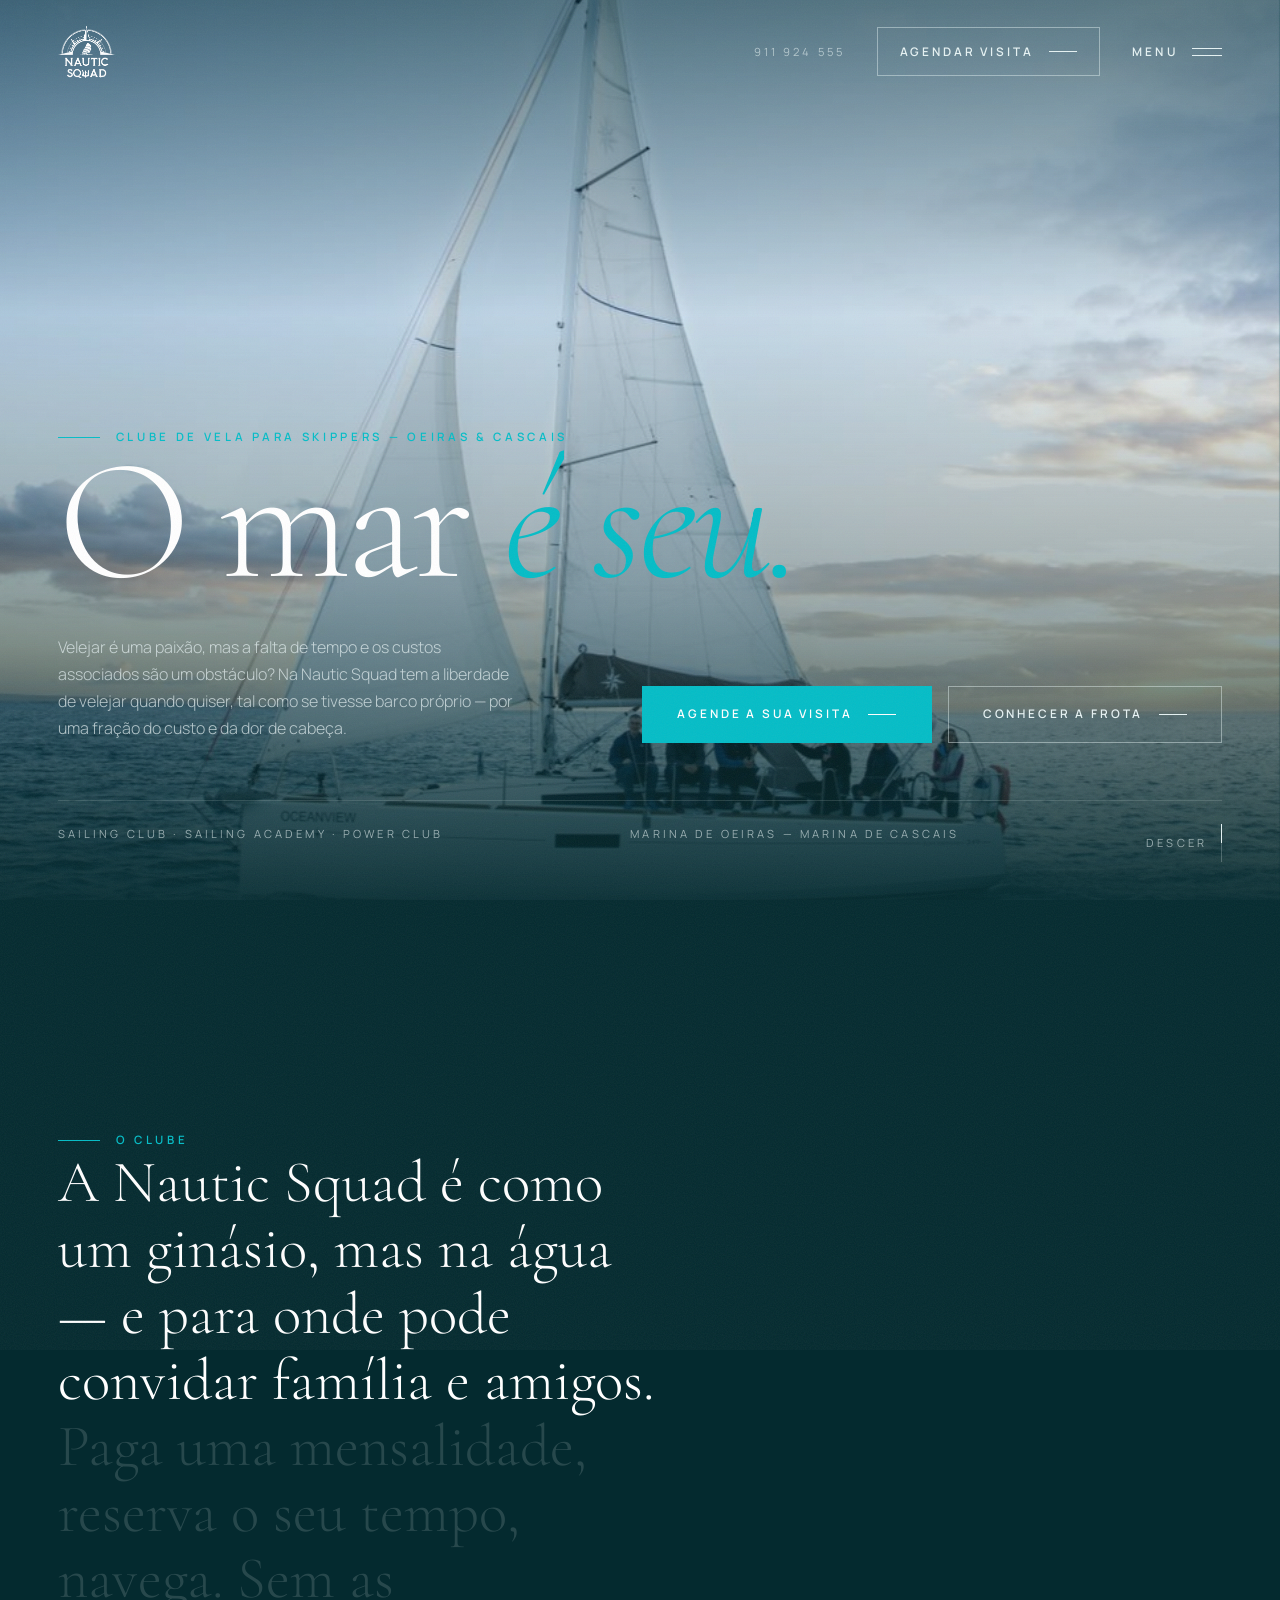
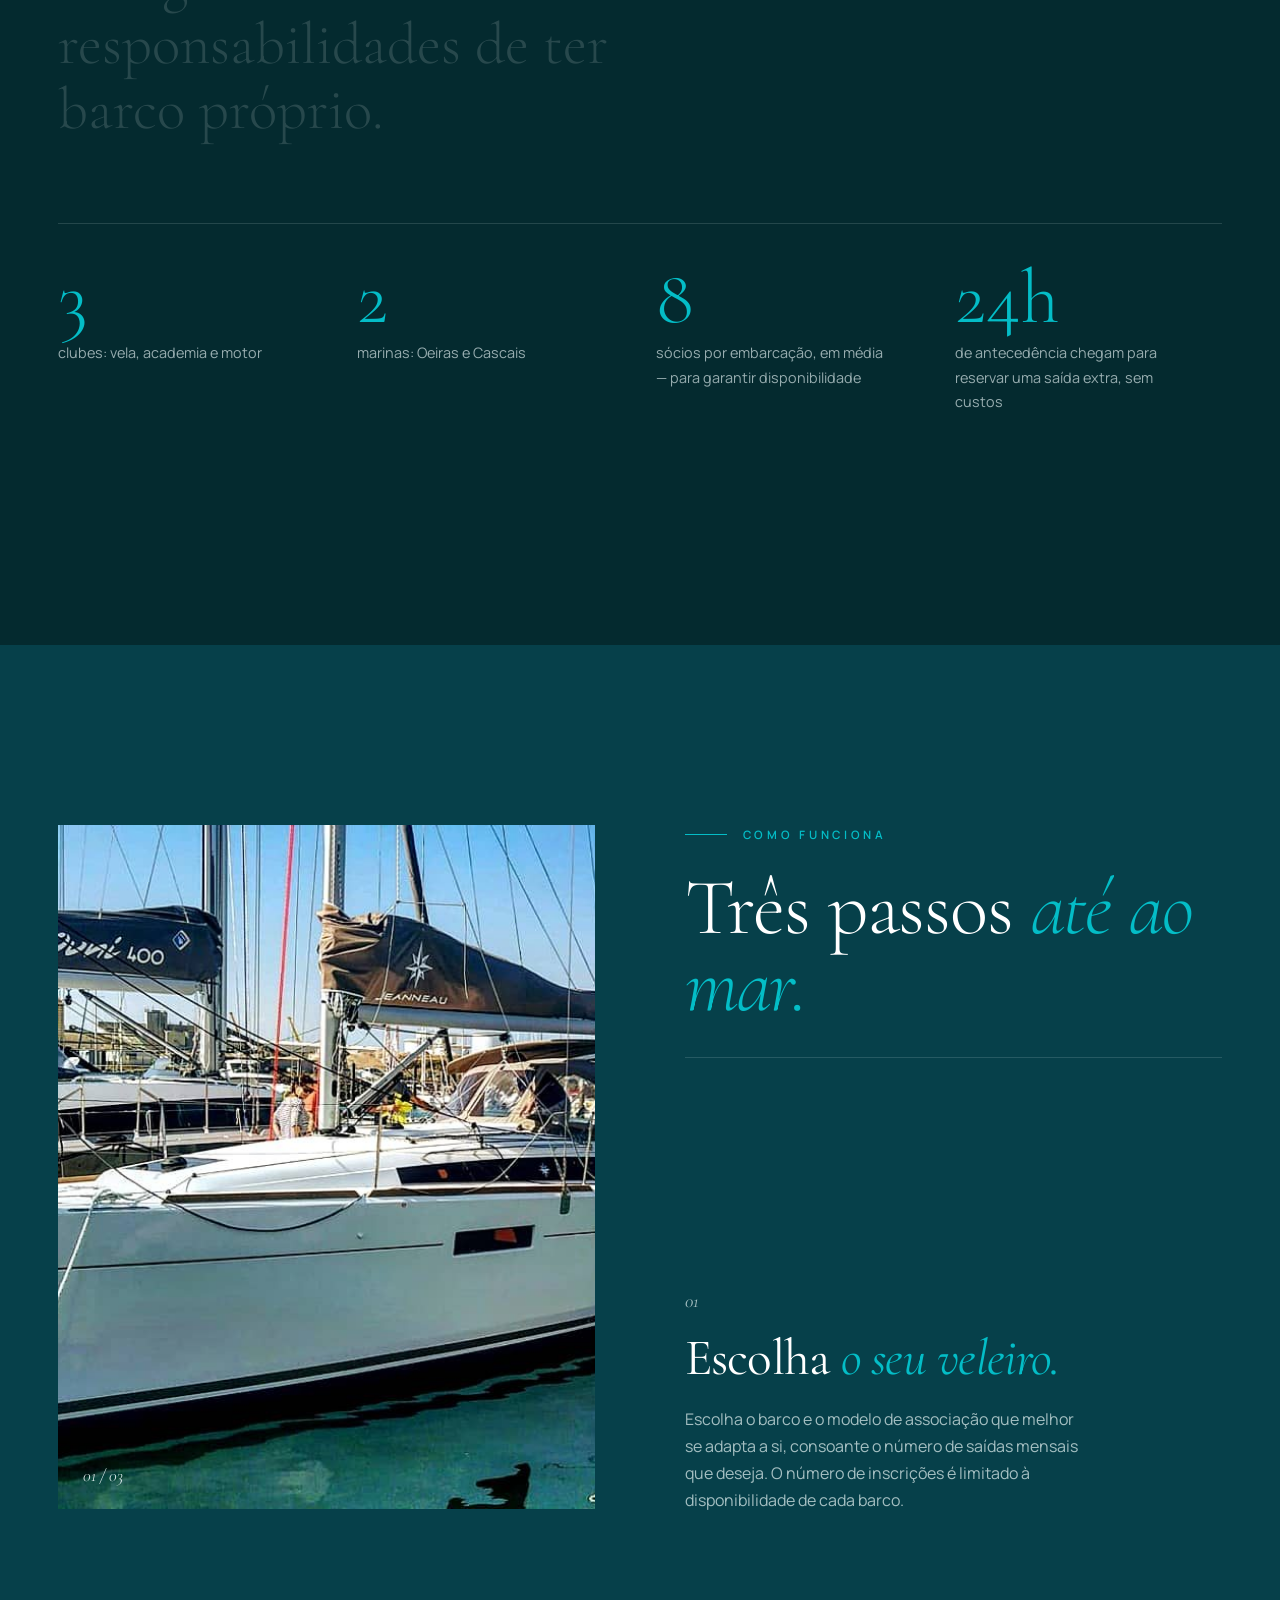
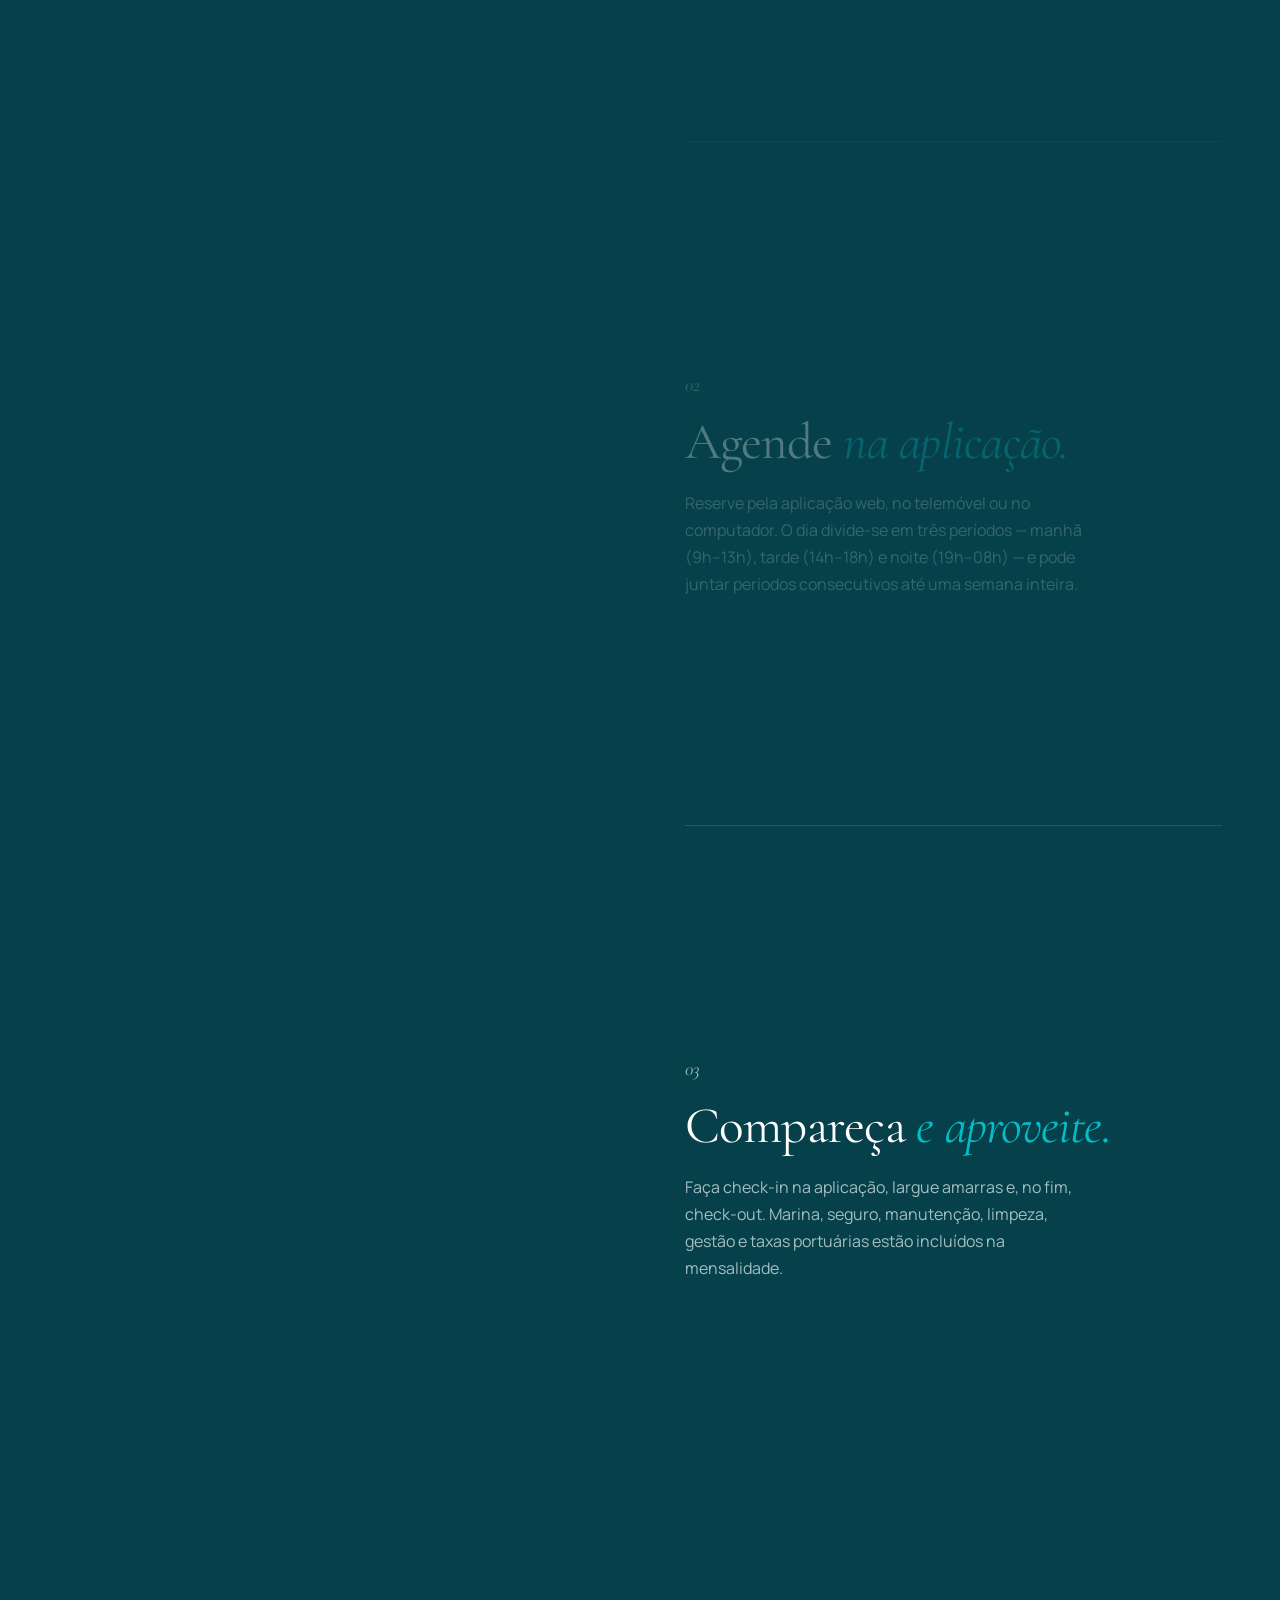
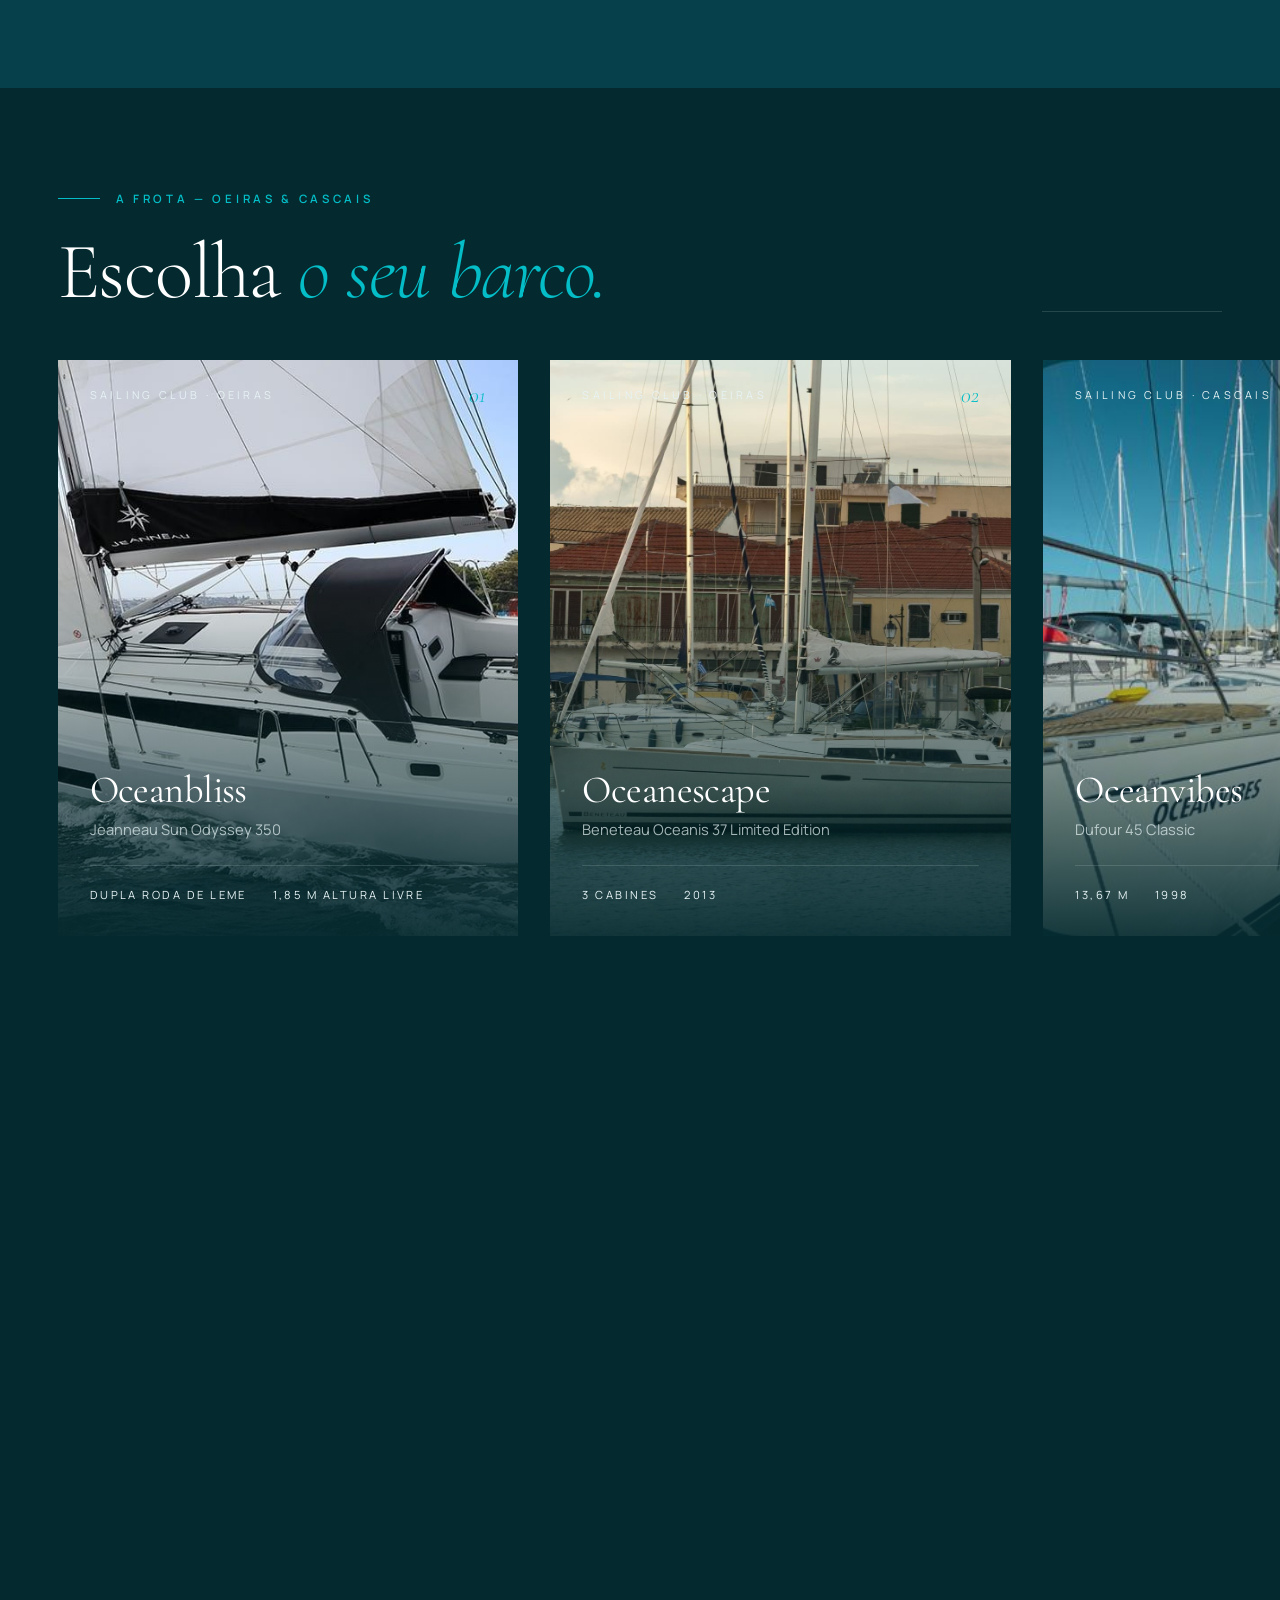
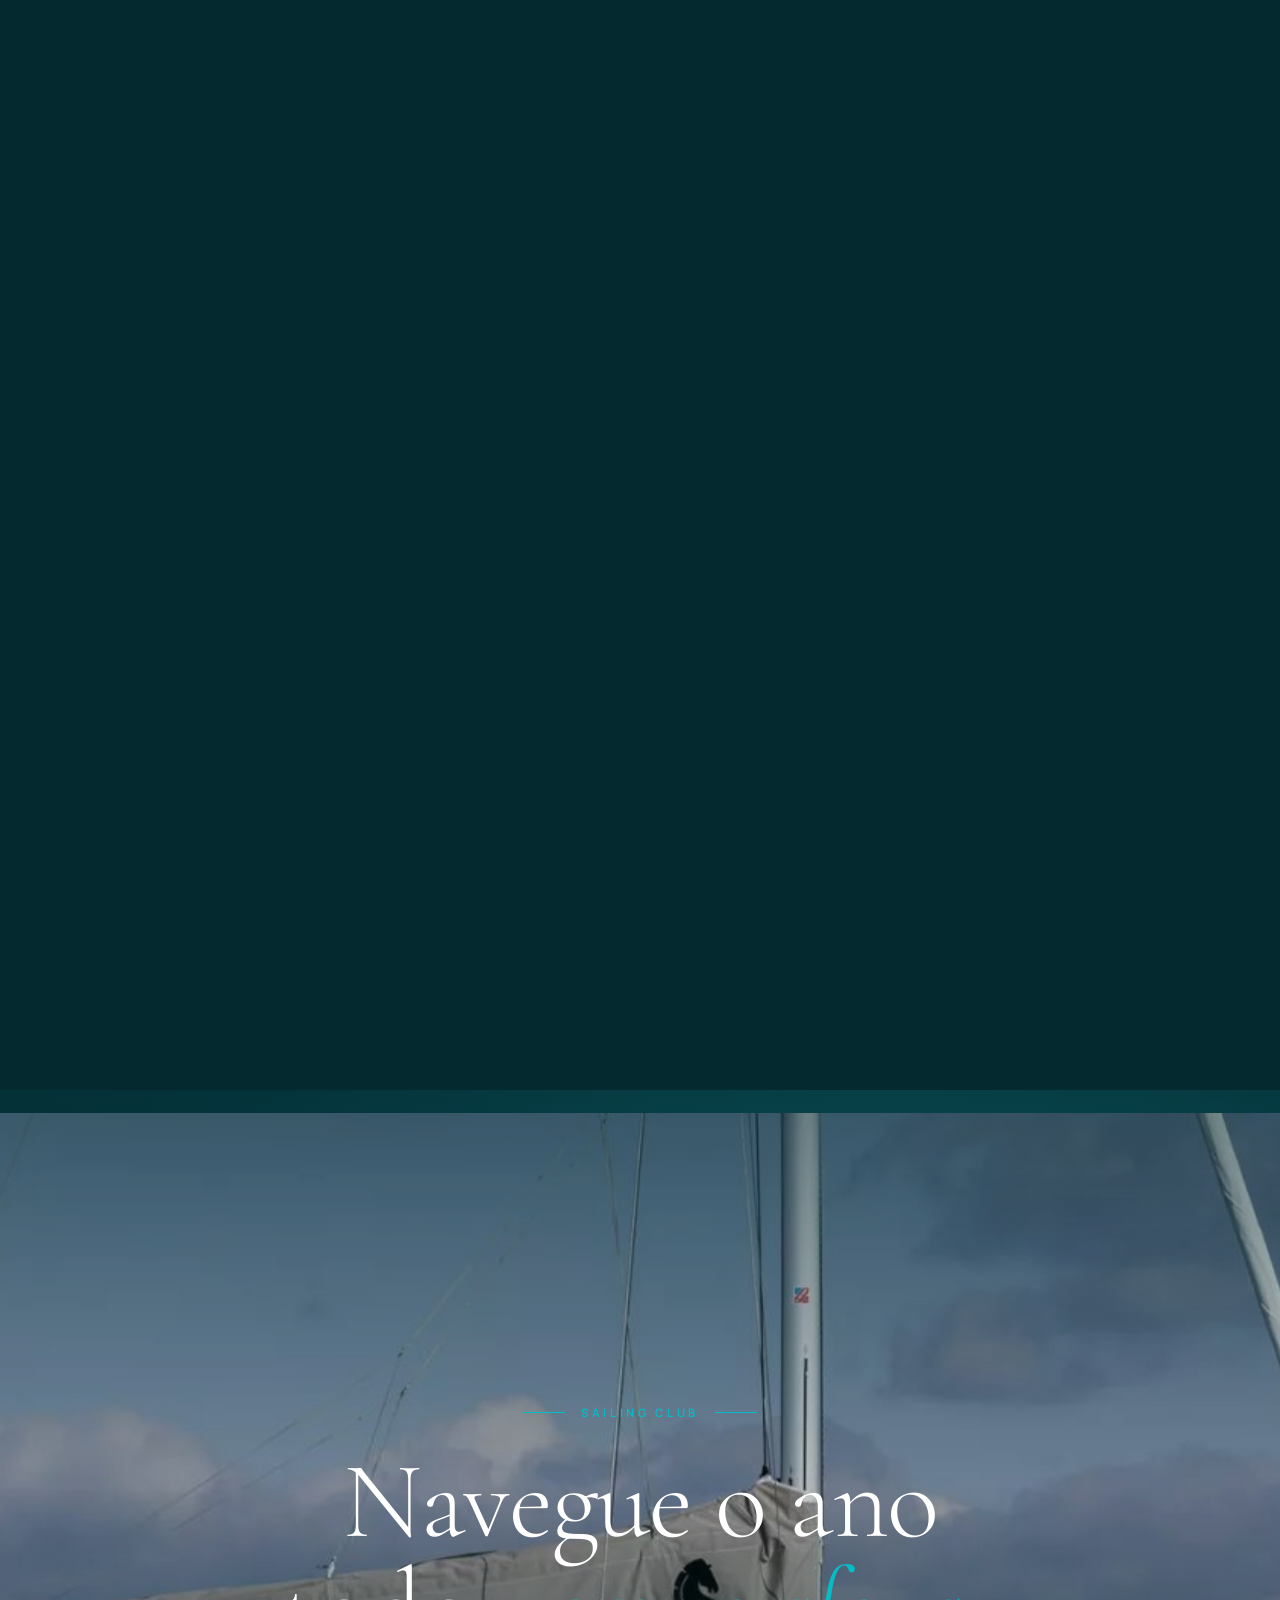
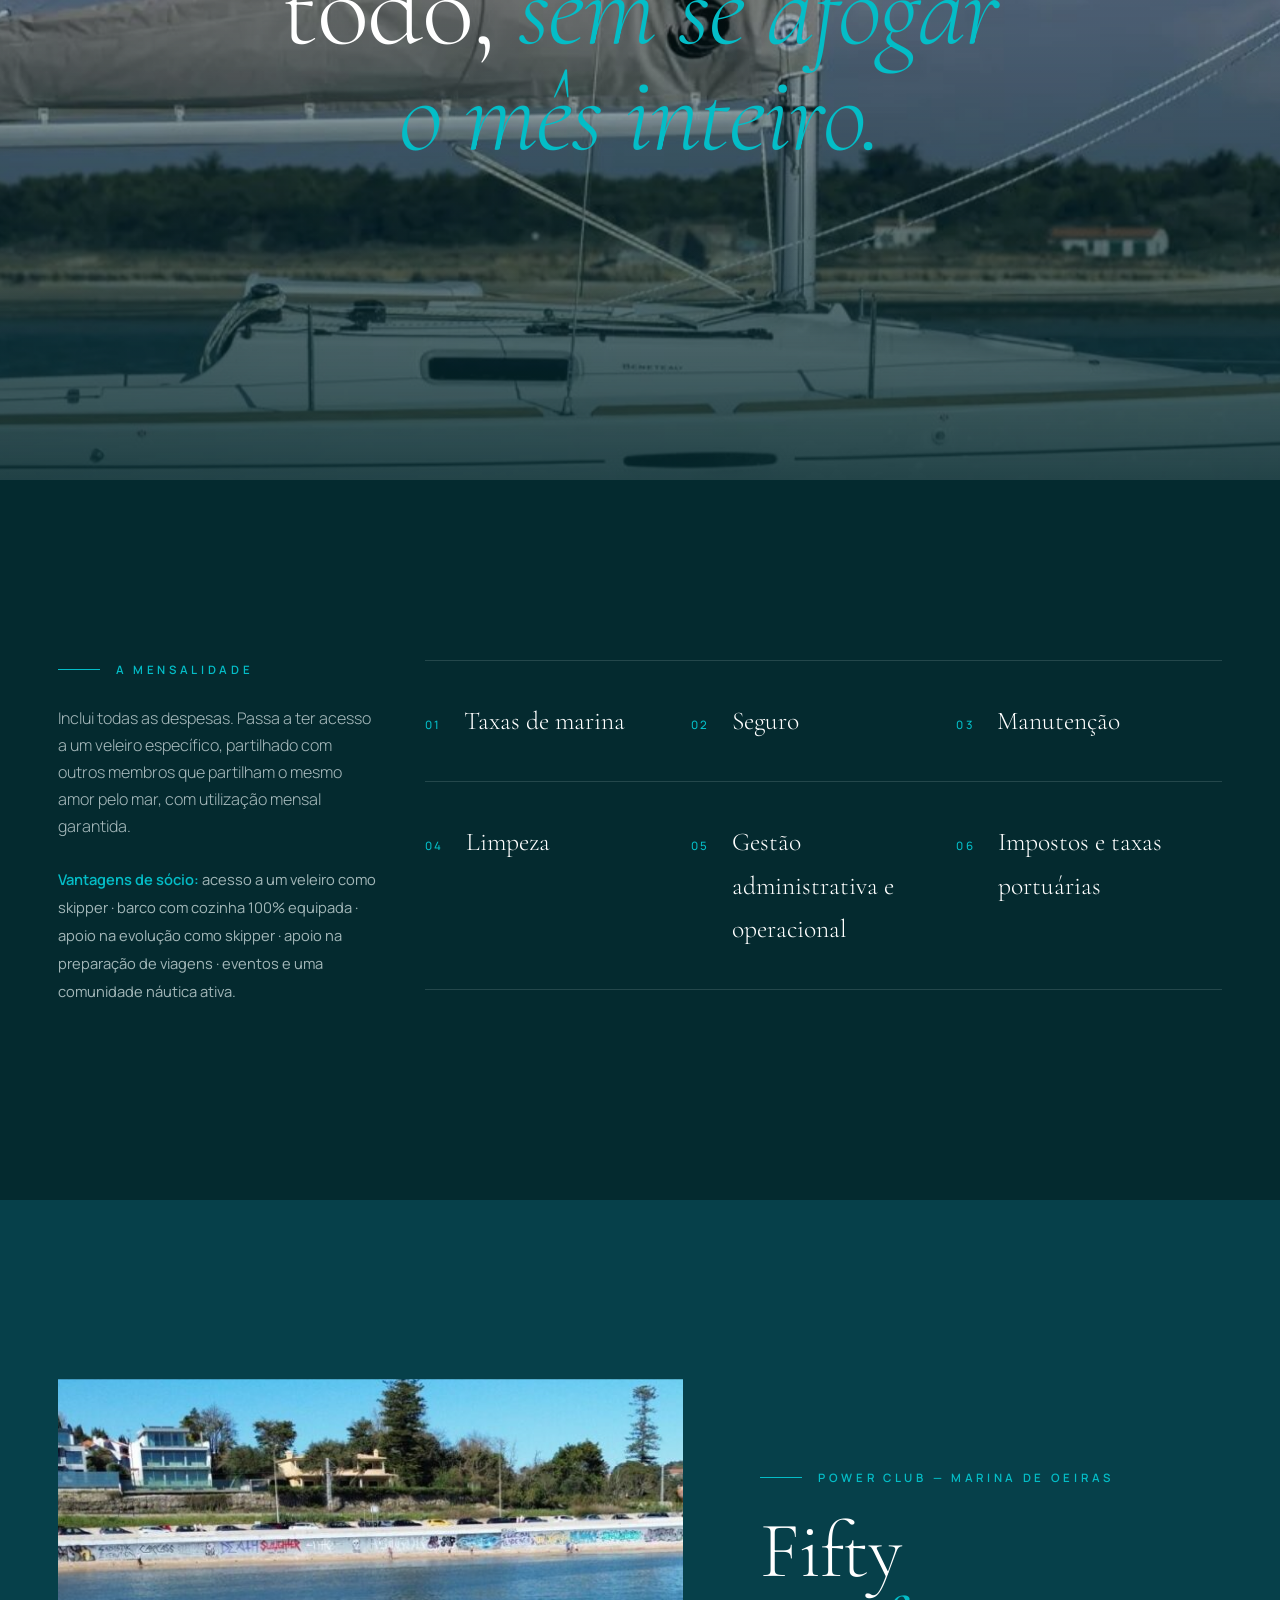
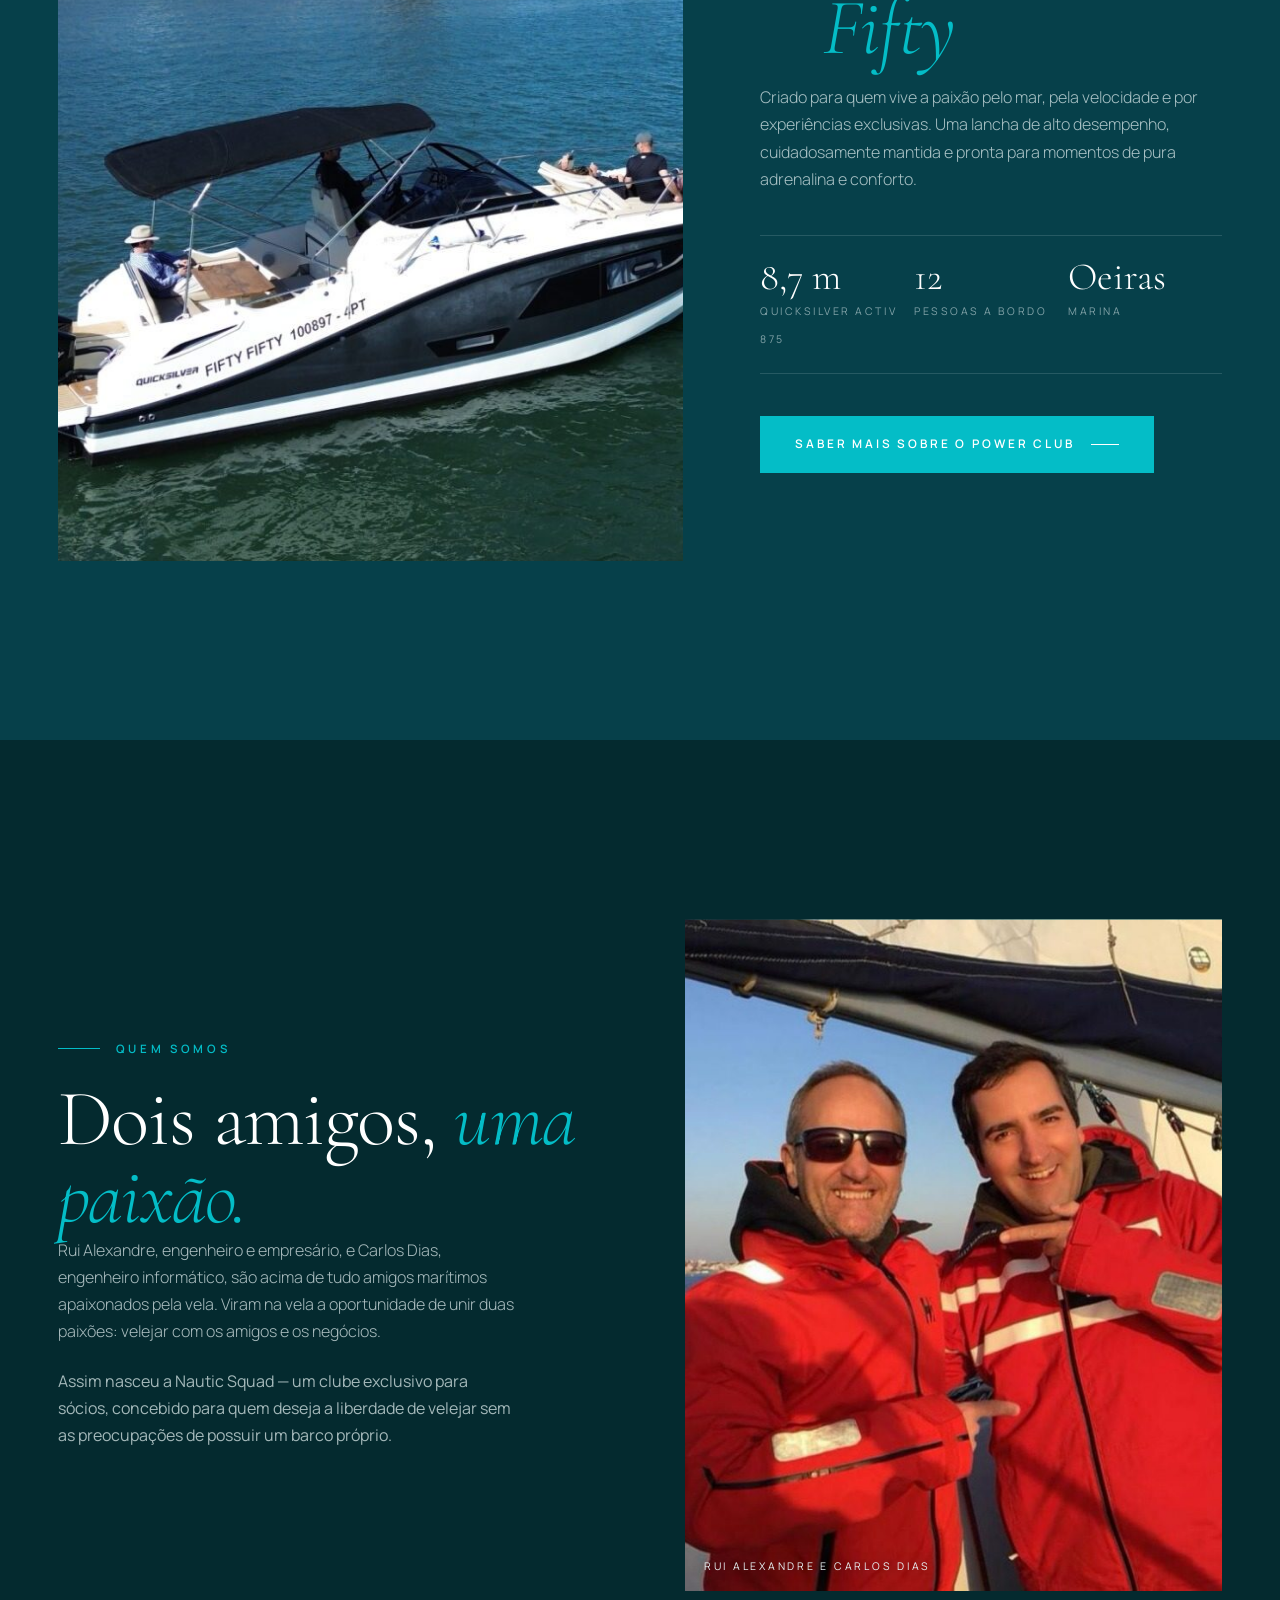
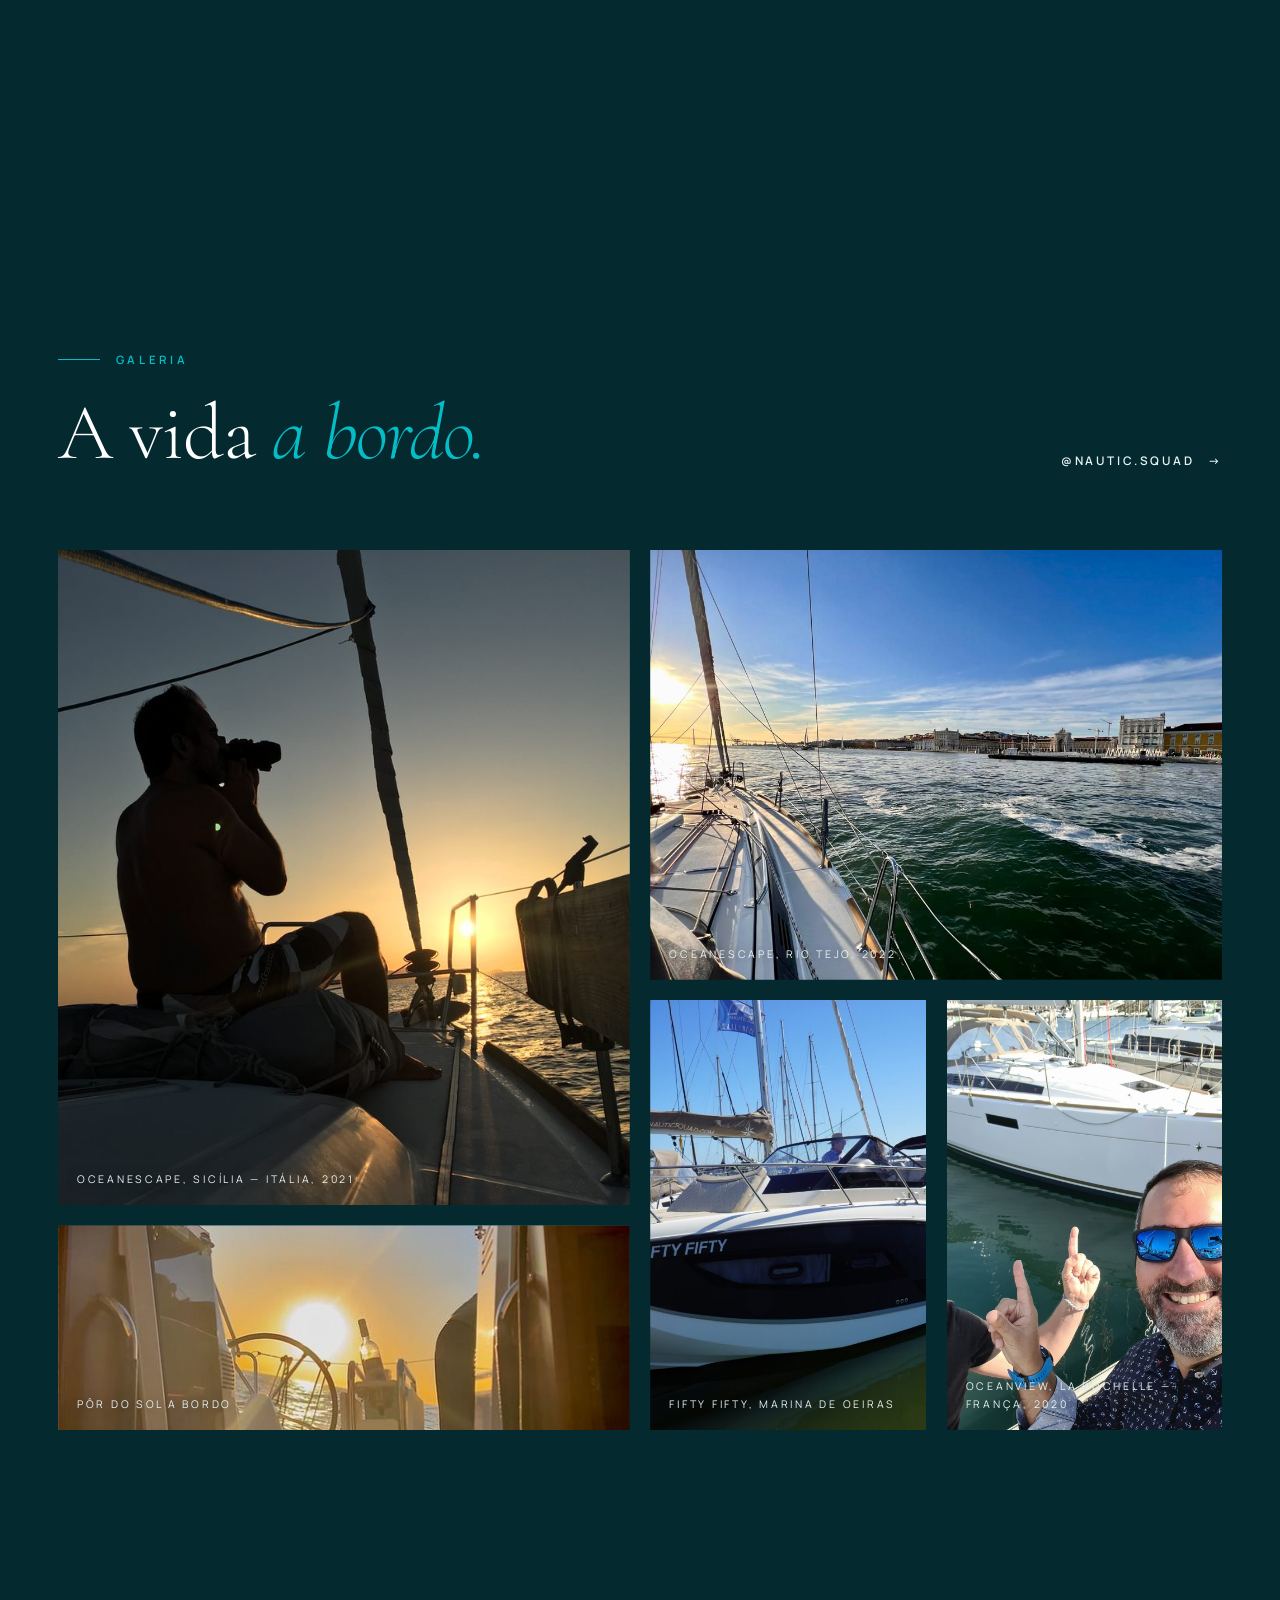
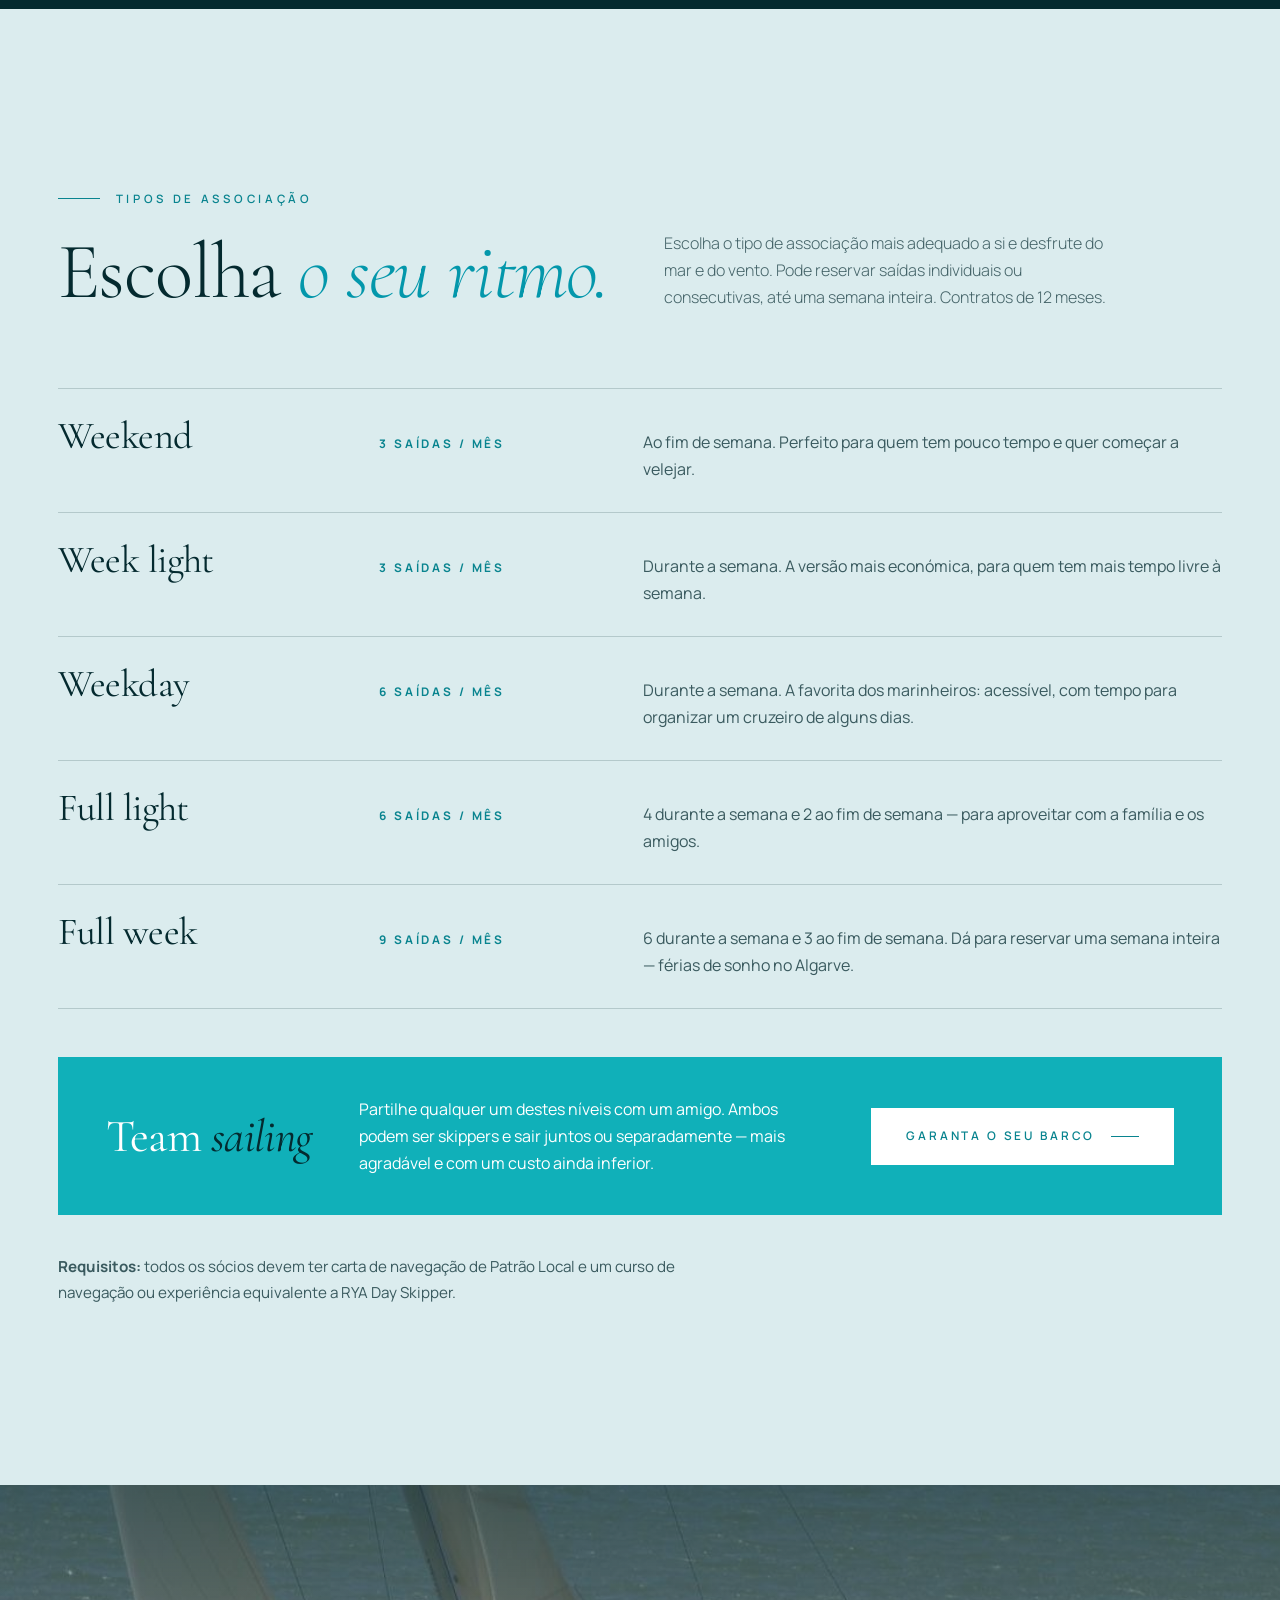
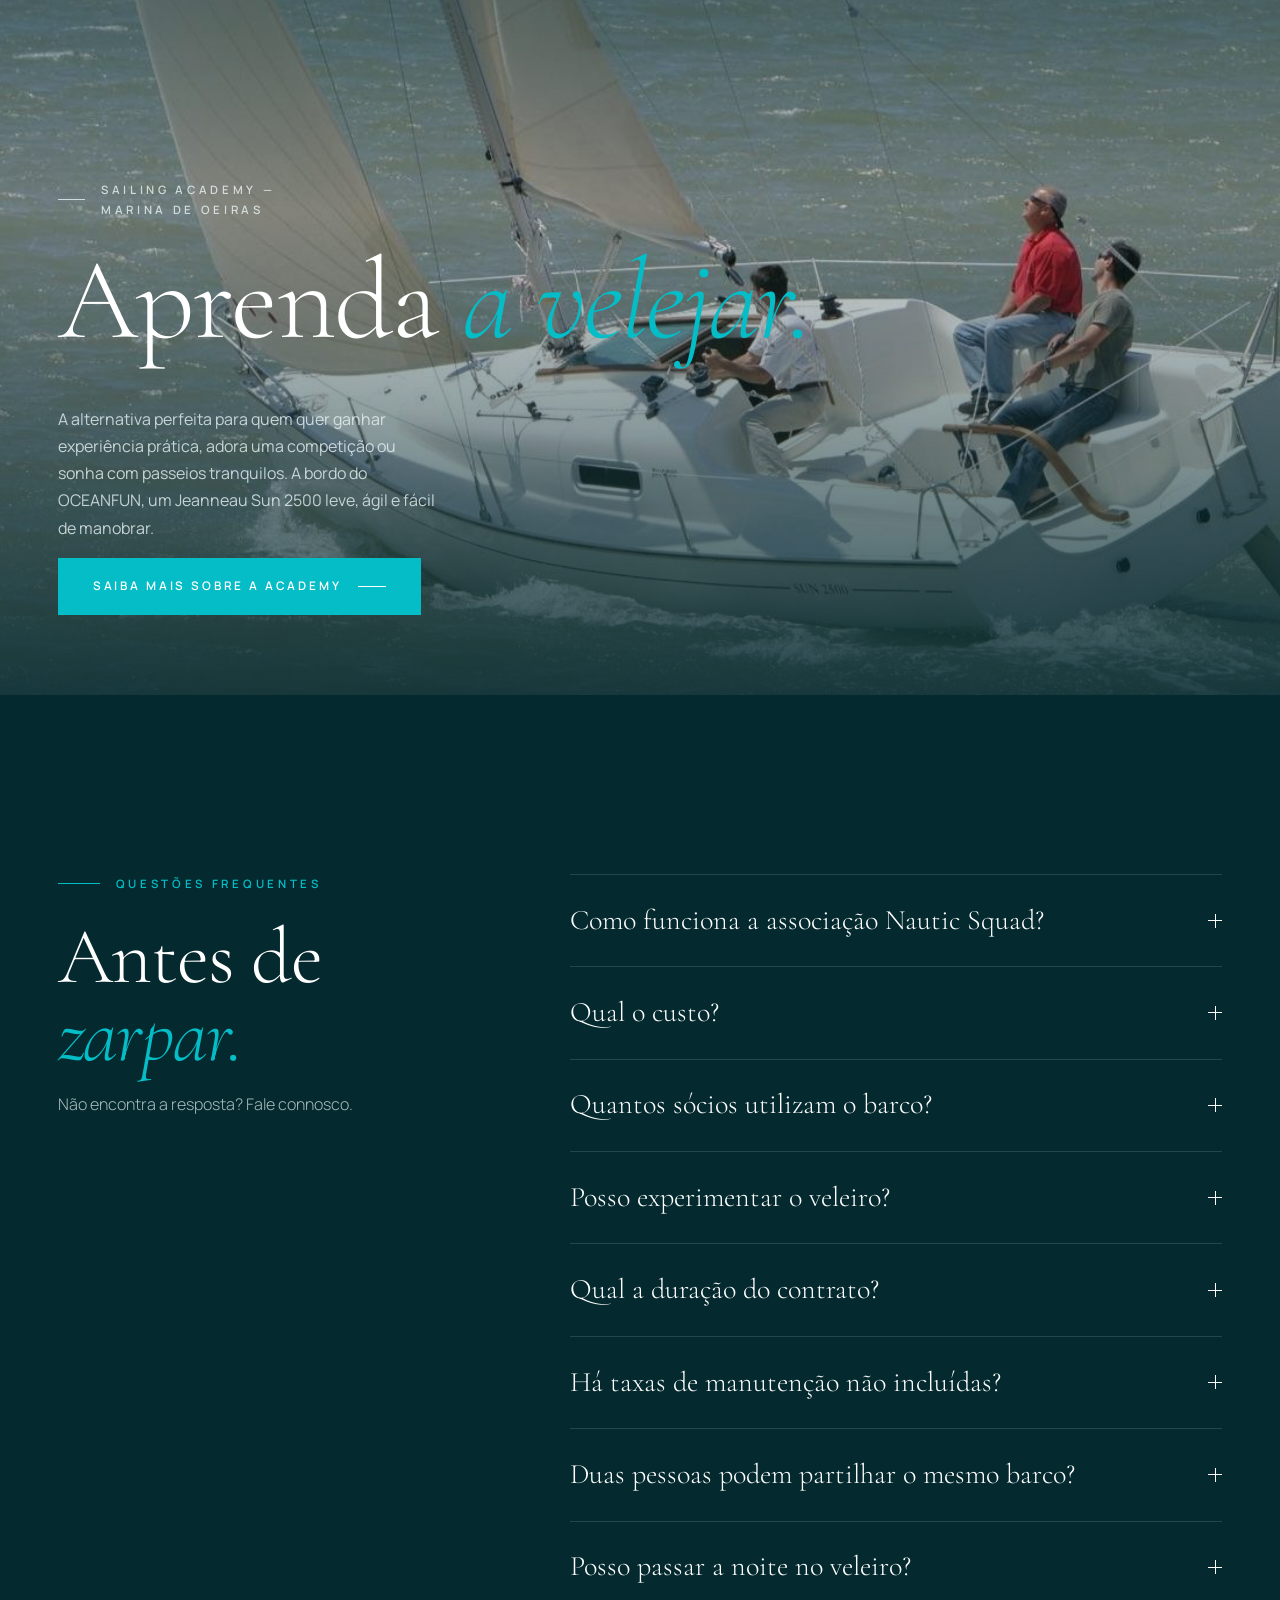
==== commit ef625422: "Conteúdo real do nauticsquad.com: fotografias, logótipo, textos, frota, planos e FAQ - Fotos e logót" ====
--- a/wordpress/preview/index.html
+++ b/wordpress/preview/index.html
@@ -3,7 +3,7 @@
 <head>
 <meta charset="utf-8">
 <meta name="viewport" content="width=device-width, initial-scale=1">
-<title>Nautic Squad — Proposta cinematográfica</title>
+<title>Nautic Squad — Proposta de novo site</title>
 <link rel="preconnect" href="https://fonts.googleapis.com"><link rel="preconnect" href="https://fonts.gstatic.com" crossorigin>
 <link href="https://fonts.googleapis.com/css2?family=Cormorant+Garamond:ital,wght@0,300;0,400;0,500;1,300;1,400&family=Manrope:wght@300;400;500;600;700&display=swap" rel="stylesheet">
 <style>
@@ -117,9 +117,10 @@
 
 /* Imagens com revelação (clip) */
 .ns-reveal-img { position: relative; overflow: hidden; background: var(--fallback-img); margin: 0; }
-.ns-reveal-img img { width: 100%; height: 100%; object-fit: cover; transform: scale(1.25); transition: transform 2s var(--ease); }
-.ns-js .ns-reveal-img { clip-path: inset(100% 0 0 0); transition: clip-path 1.6s var(--ease-io); }
-.ns-js .ns-reveal-img.is-visible { clip-path: inset(0 0 0 0); }
+.ns-reveal-img img { width: 100%; height: 100%; object-fit: cover; transform: scale(1.25); transition: transform 2s var(--ease), clip-path 1.6s var(--ease-io); }
+/* o recorte fica na imagem (não na figura) para o IntersectionObserver detetar a figura */
+.ns-js .ns-reveal-img img { clip-path: inset(100% 0 0 0); }
+.ns-js .ns-reveal-img.is-visible img { clip-path: inset(0 0 0 0); }
 .ns-reveal-img.is-visible img { transform: scale(1); }
 
 /* Grão de filme + barras de cinema */
@@ -445,7 +446,7 @@
 .ns-main .wp-block-post-content > .alignfull { max-width: none; }
 
 /* Editor: tudo visível */
-.editor-styles-wrapper .reveal, .editor-styles-wrapper .ns-reveal-img { opacity: 1 !important; transform: none !important; clip-path: none !important; }
+.editor-styles-wrapper .reveal, .editor-styles-wrapper .ns-reveal-img, .editor-styles-wrapper .ns-reveal-img img { opacity: 1 !important; transform: none !important; clip-path: none !important; }
 
 /* Animações ----------------------------------------------------------------- */
 @keyframes ns-grain { 0%, 100% { transform: translate(0, 0); } 20% { transform: translate(-5%, 3%); } 40% { transform: translate(4%, -6%); } 60% { transform: translate(-3%, 6%); } 80% { transform: translate(6%, 2%); } }
@@ -480,194 +481,243 @@
 .ns-team h3 em { color: var(--noite) !important; }
 @media (max-width: 760px) { .ns-team { grid-template-columns: 1fr; gap: 1rem; padding: 2rem 1.6rem; } }
 
+/* ---- Conteúdo real (v3) ---- */
+.ns-logo img { height: 52px; width: auto; transition: height .6s var(--ease); }
+.ns-header.is-scrolled .ns-logo img { height: 42px; }
+.ns-header__meta a { text-decoration: none; }
+.ns-loader__logo { width: 120px; height: auto; margin: 0 auto; animation: ns-fade 1.2s var(--ease) both; }
+@keyframes ns-fade { from { opacity: 0; transform: translateY(14px); } to { opacity: 1; transform: none; } }
+
+/* Números do clube */
+.ns-stats-row { display: grid; grid-template-columns: repeat(4, 1fr); gap: 2rem; margin-top: 5rem !important; padding-top: 2.4rem; border-top: 1px solid var(--line); }
+.ns-stats-row div { display: grid; gap: .6rem; align-content: start; }
+.ns-stats-row strong { font: 300 clamp(3rem, 6vw, 5.4rem)/.9 var(--serif); color: var(--turquesa); }
+.ns-stats-row span { font-size: .9rem; color: rgba(231, 243, 244, .65); max-width: 26ch; }
+@media (max-width: 860px) { .ns-stats-row { grid-template-columns: 1fr 1fr; } }
+
+.ns-perks { margin-top: 1.6rem !important; font-size: .92rem; color: rgba(231, 243, 244, .7); max-width: 46ch; line-height: 1.9; }
+.ns-perks strong { color: var(--turquesa); font-weight: 600; }
+
+/* Quem somos */
+.ns-about { display: grid; grid-template-columns: 1fr 1fr; gap: clamp(2rem, 7vw, 7rem); align-items: center; }
+.ns-about > * { margin: 0; }
+.ns-about__text > * { margin: 0 0 1.4rem; }
+.ns-about__text p:last-child { color: rgba(231, 243, 244, .7); max-width: 46ch; }
+.ns-about__img { aspect-ratio: 4/5; }
+.ns-about__img figcaption { position: absolute; left: 1.2rem; bottom: 1rem; z-index: 2; margin: 0; font-size: .66rem; letter-spacing: .26em; text-transform: uppercase; color: var(--areia); text-shadow: 0 1px 12px rgba(0, 0, 0, .6); }
+@media (max-width: 900px) { .ns-about { grid-template-columns: 1fr; } }
+
+/* Tipos de associação */
+.ns-plan-table { border-top: 1px solid rgba(4, 42, 47, .18); }
+.ns-plan-row { display: grid; grid-template-columns: 1fr .8fr 2fr; gap: 2rem; align-items: baseline; padding: 1.8rem 0; border-bottom: 1px solid rgba(4, 42, 47, .18); transition: padding .6s var(--ease), background-color .4s; }
+.ns-plan-row:hover { padding-left: 1.2rem; background: rgba(255, 255, 255, .45); }
+.ns-plan-row h3 { margin: 0; font-size: clamp(1.8rem, 3vw, 2.8rem); color: var(--noite); }
+.ns-plan-row strong { font-size: .74rem; letter-spacing: .24em; text-transform: uppercase; color: var(--oceano); }
+.ns-plan-row p { margin: 0; color: rgba(4, 42, 47, .75); }
+@media (max-width: 760px) { .ns-plan-row { grid-template-columns: 1fr; gap: .4rem; } }
+.ns-team { grid-template-columns: auto 1fr auto !important; }
+.ns-team .wp-block-button__link { background: var(--branco); color: var(--oceano); }
+.ns-team .wp-block-button__link:hover { color: var(--branco); }
+@media (max-width: 860px) { .ns-team { grid-template-columns: 1fr !important; } }
+
+/* Contactos */
+.ns-quick { display: flex; flex-wrap: wrap; gap: 1.4rem 2rem; margin-top: 2.4rem; padding-top: 1.6rem; border-top: 1px solid var(--line); }
+.ns-quick .ns-link { color: var(--turquesa); }
+.ns-footer__logo img { width: 140px; height: auto; }
+.ns-social { display: flex; gap: .6rem; margin-top: 1.6rem; }
+.ns-social a { width: 42px; height: 42px; display: grid; place-items: center; border: 1px solid var(--line); border-radius: 50%; transition: background-color .4s, border-color .4s, color .4s; }
+.ns-social a:hover { background: var(--turquesa); border-color: var(--turquesa); color: var(--branco); }
+.ns-social svg { width: 18px; height: 18px; }
+
 </style>
 </head>
 <body class="ns-site">
-<div class="ns-loader" aria-hidden="true"><div class="ns-loader__inner"><div class="ns-loader__word"><span>Nautic Squad</span></div><div class="ns-loader__bar"></div></div></div><div class="ns-grain" aria-hidden="true"></div>
-<header class="ns-header"><div class="ns-header__inner">
-<a class="ns-logo" href="#"><svg class="ns-logo__mark" viewBox="0 0 40 40" aria-hidden="true"><circle cx="20" cy="20" r="19" fill="none" stroke="currentColor" stroke-width="2"/><path d="M21 7 L21 27 L31 27 Z" fill="#25C2CB"/><path d="M19 11 L19 27 L11 27 Z" fill="currentColor"/><path d="M8 30 Q14 34 20 30 T32 30" fill="none" stroke="#FFB547" stroke-width="2.2" stroke-linecap="round"/></svg>Nautic Squad</a>
-<div class="ns-header__right"><span class="ns-header__meta">Oeiras · Cascais</span><div class="wp-block-buttons"><div class="wp-block-button is-style-ghost"><a class="wp-block-button__link" href="#contacto">Ser sócio</a></div></div>
+<div class="ns-loader" aria-hidden="true"><div class="ns-loader__inner"><img class="ns-loader__logo" src="[data-uri]" alt="" width="120"><div class="ns-loader__bar"></div></div></div><div class="ns-grain" aria-hidden="true"></div>
+<header class="wp-block-group ns-header"><div class="wp-block-group ns-header__inner"><a class="ns-logo" href="#" aria-label="Nautic Squad — início"><img src="[data-uri]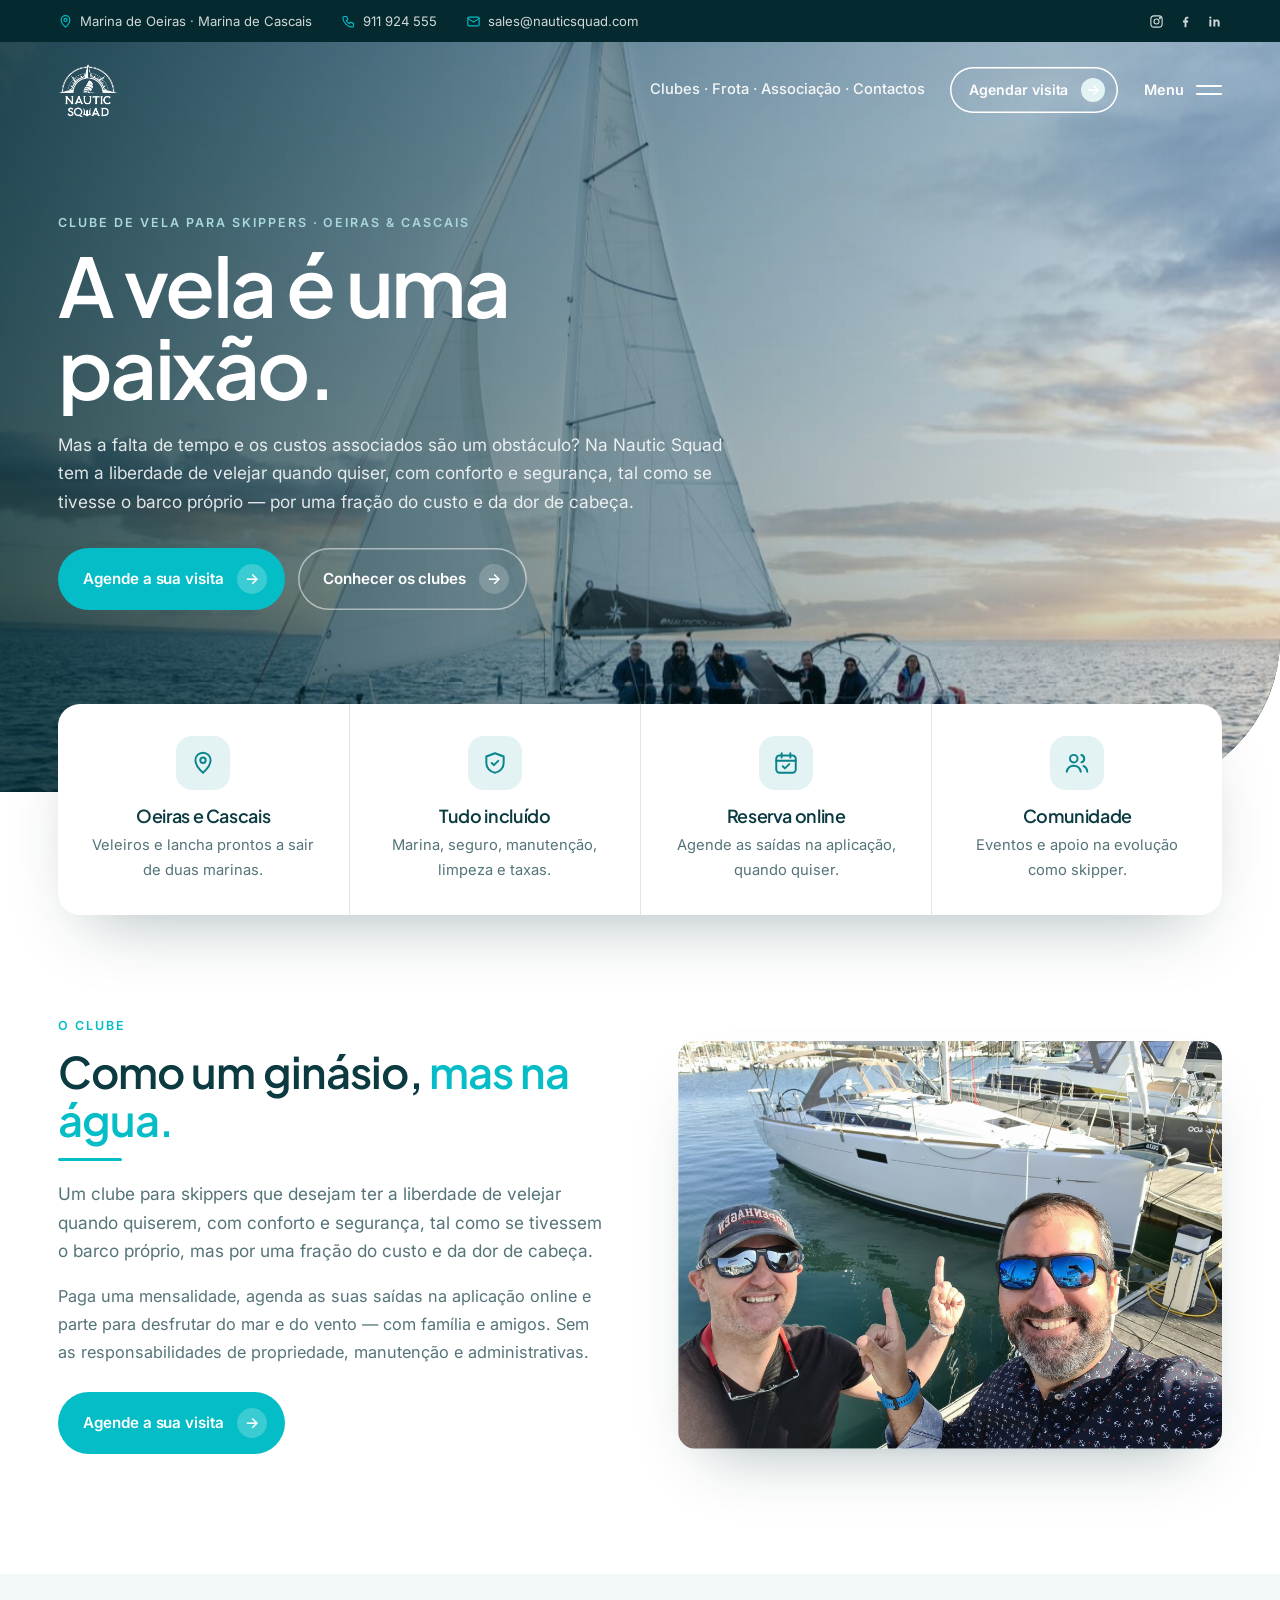
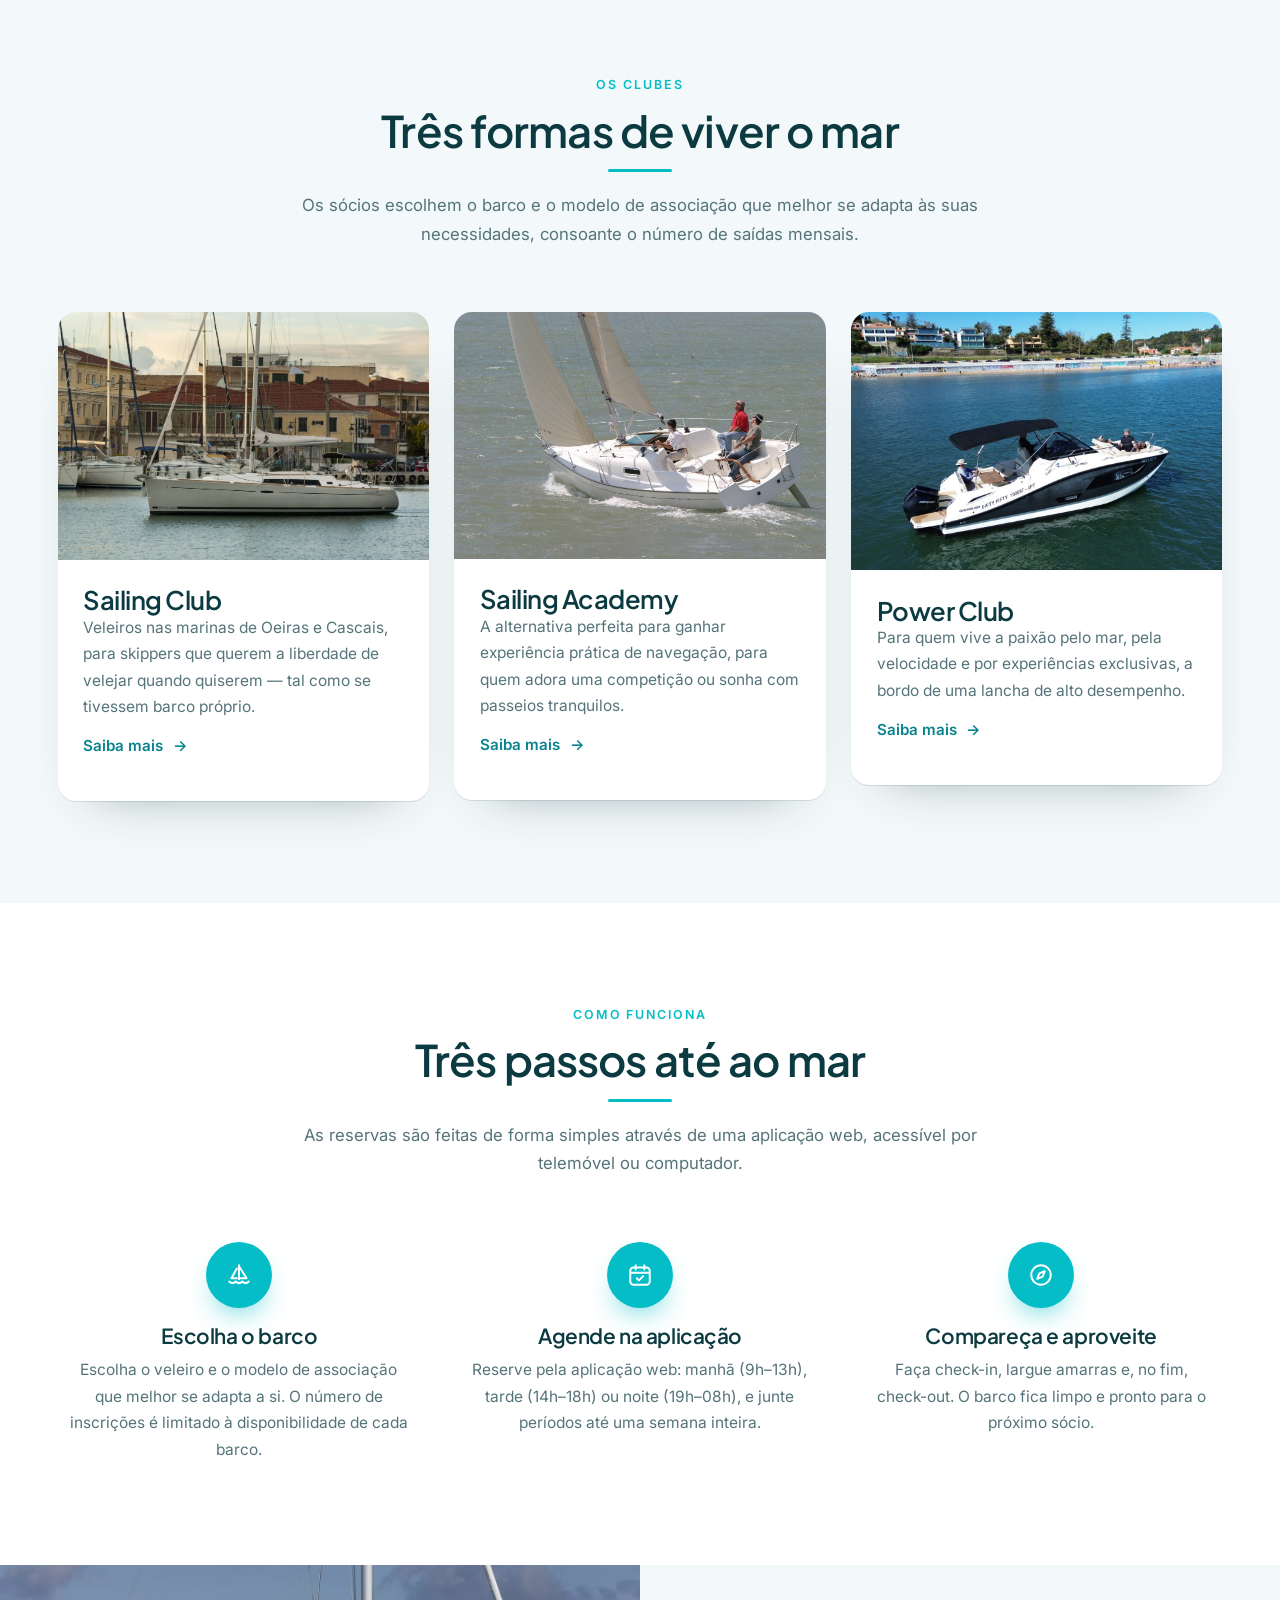
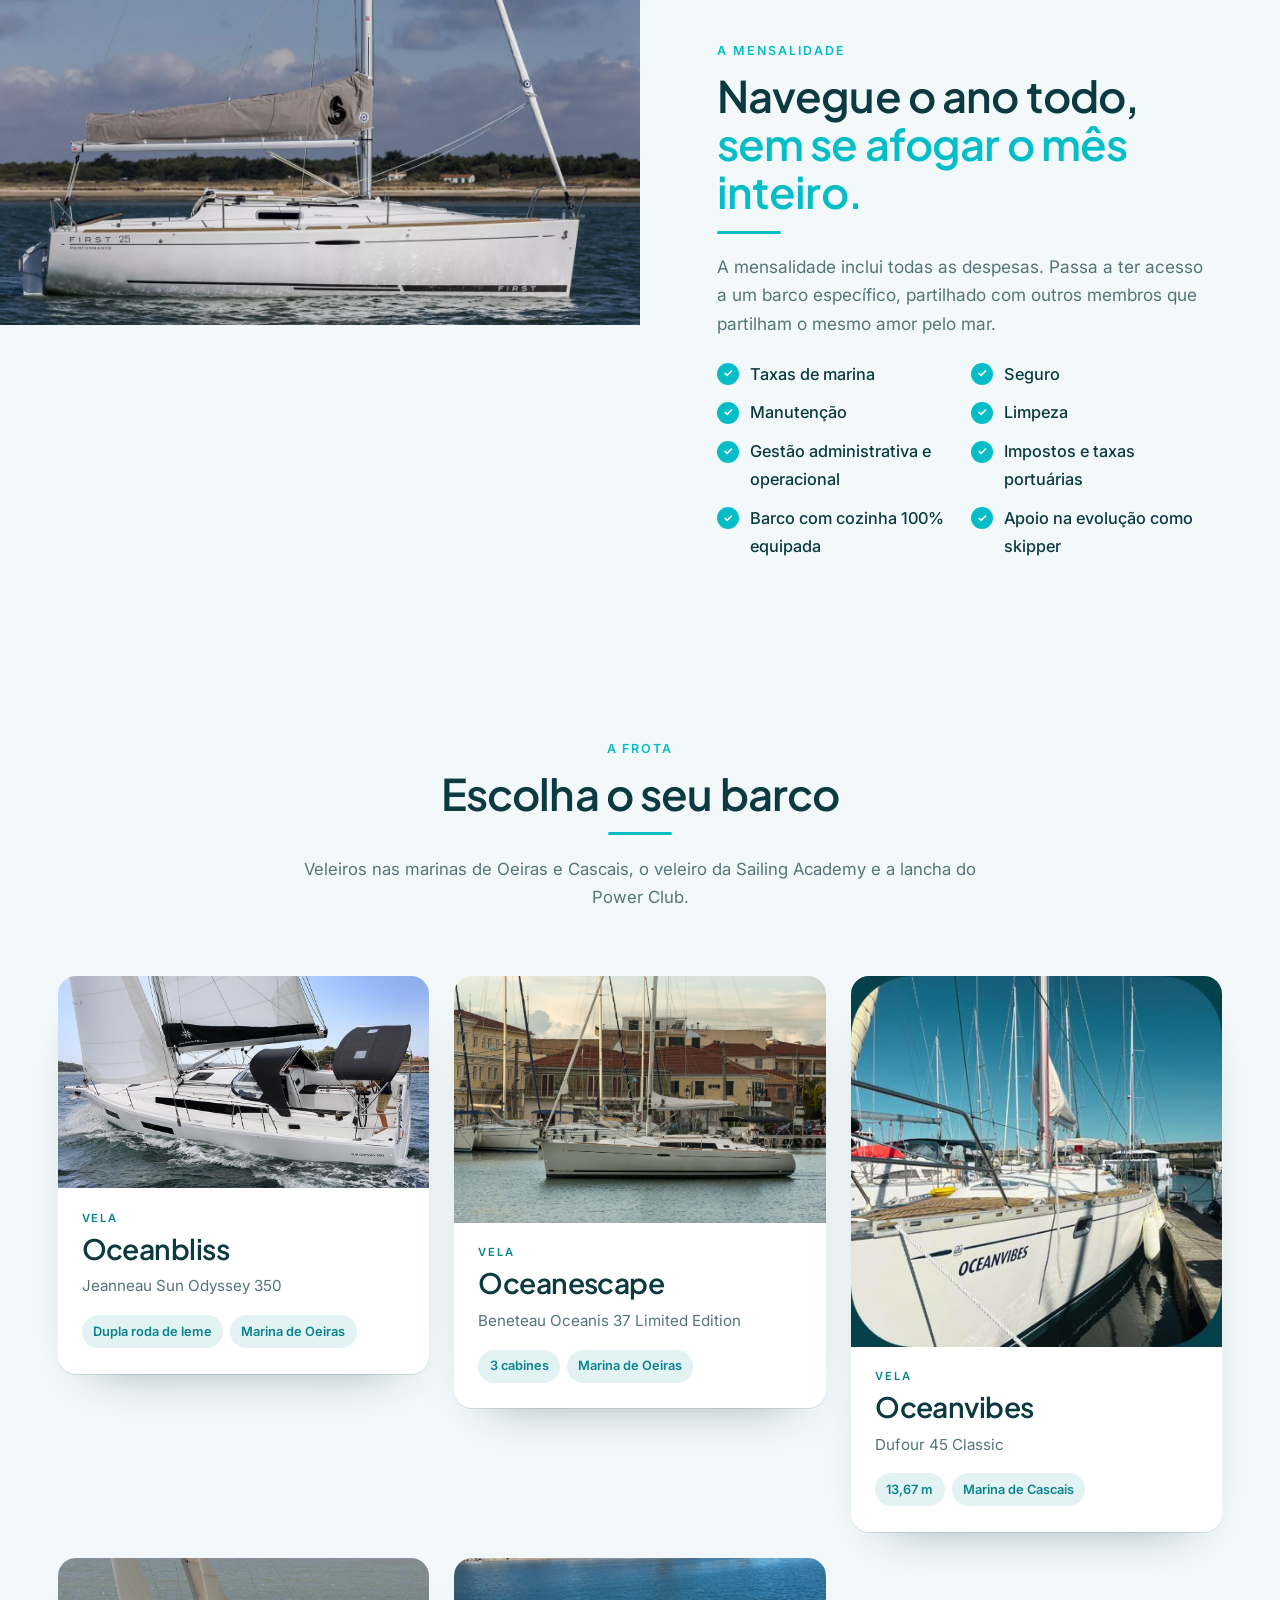
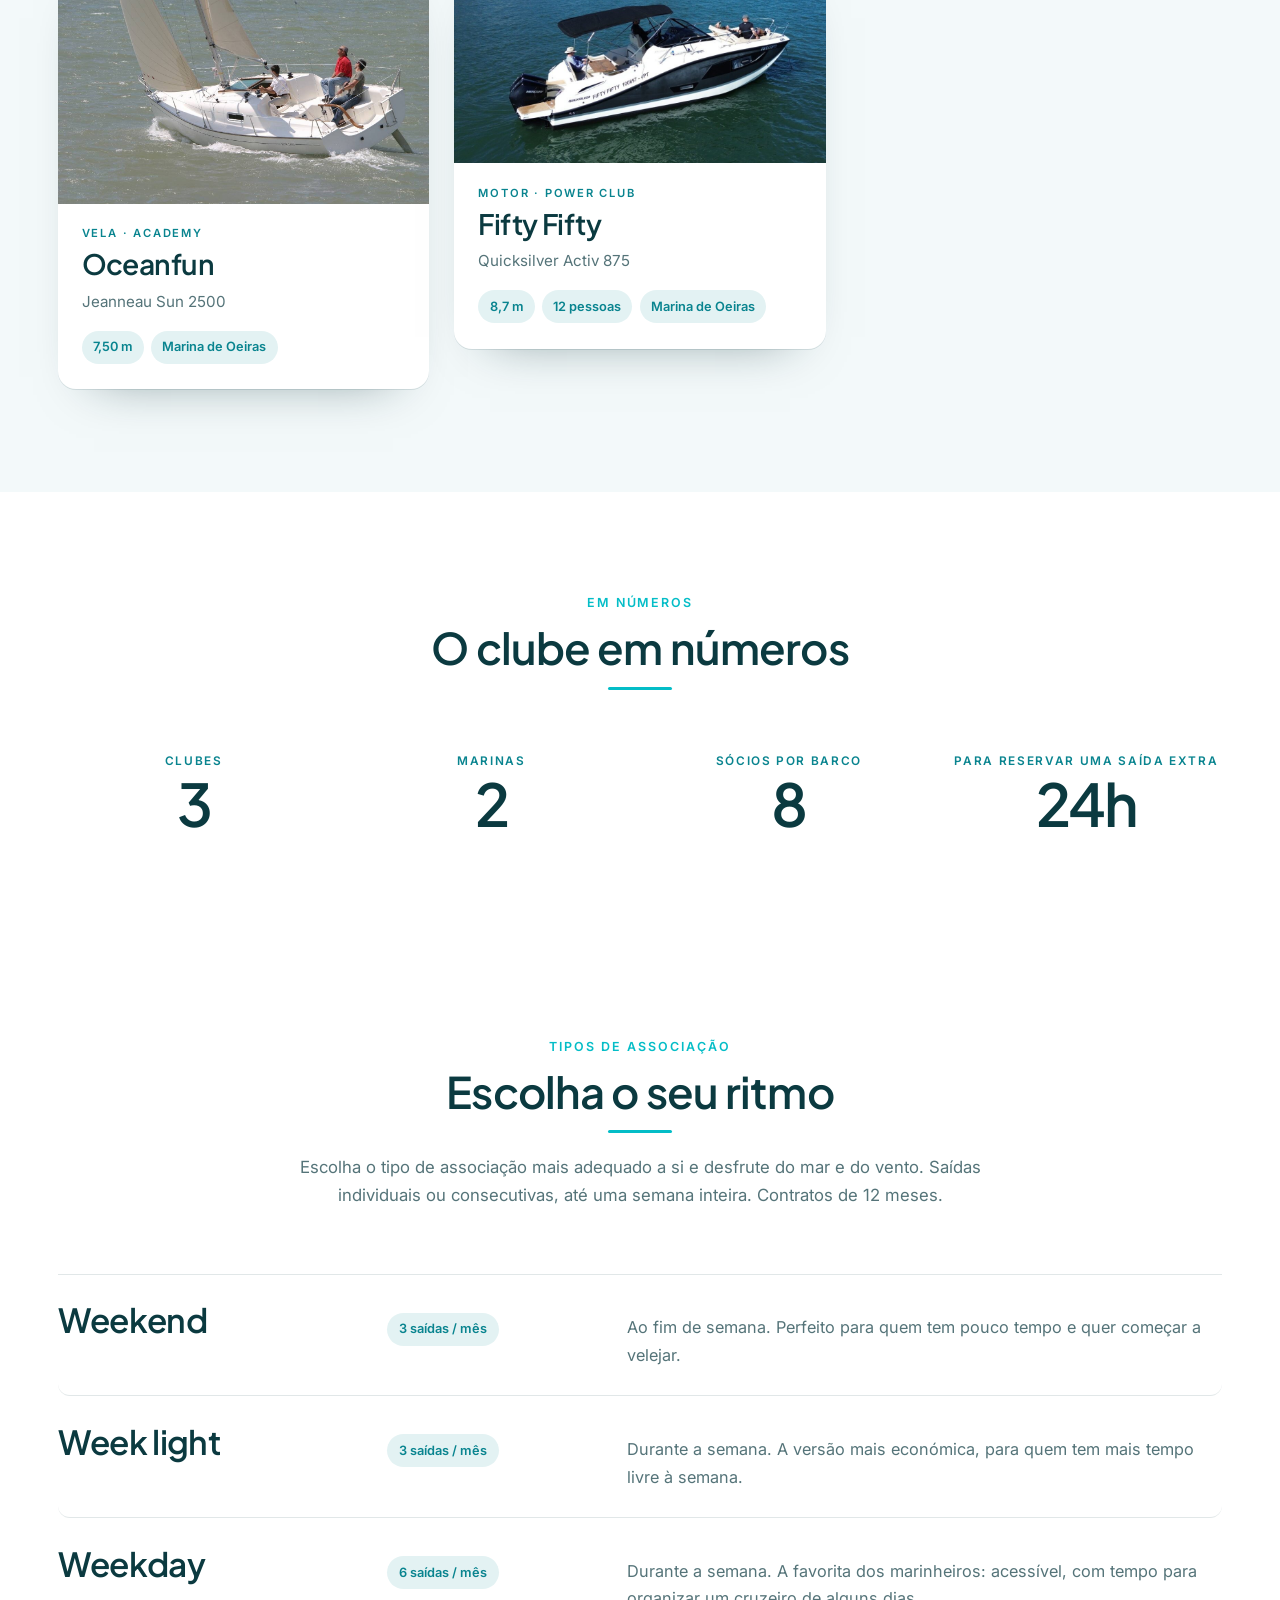
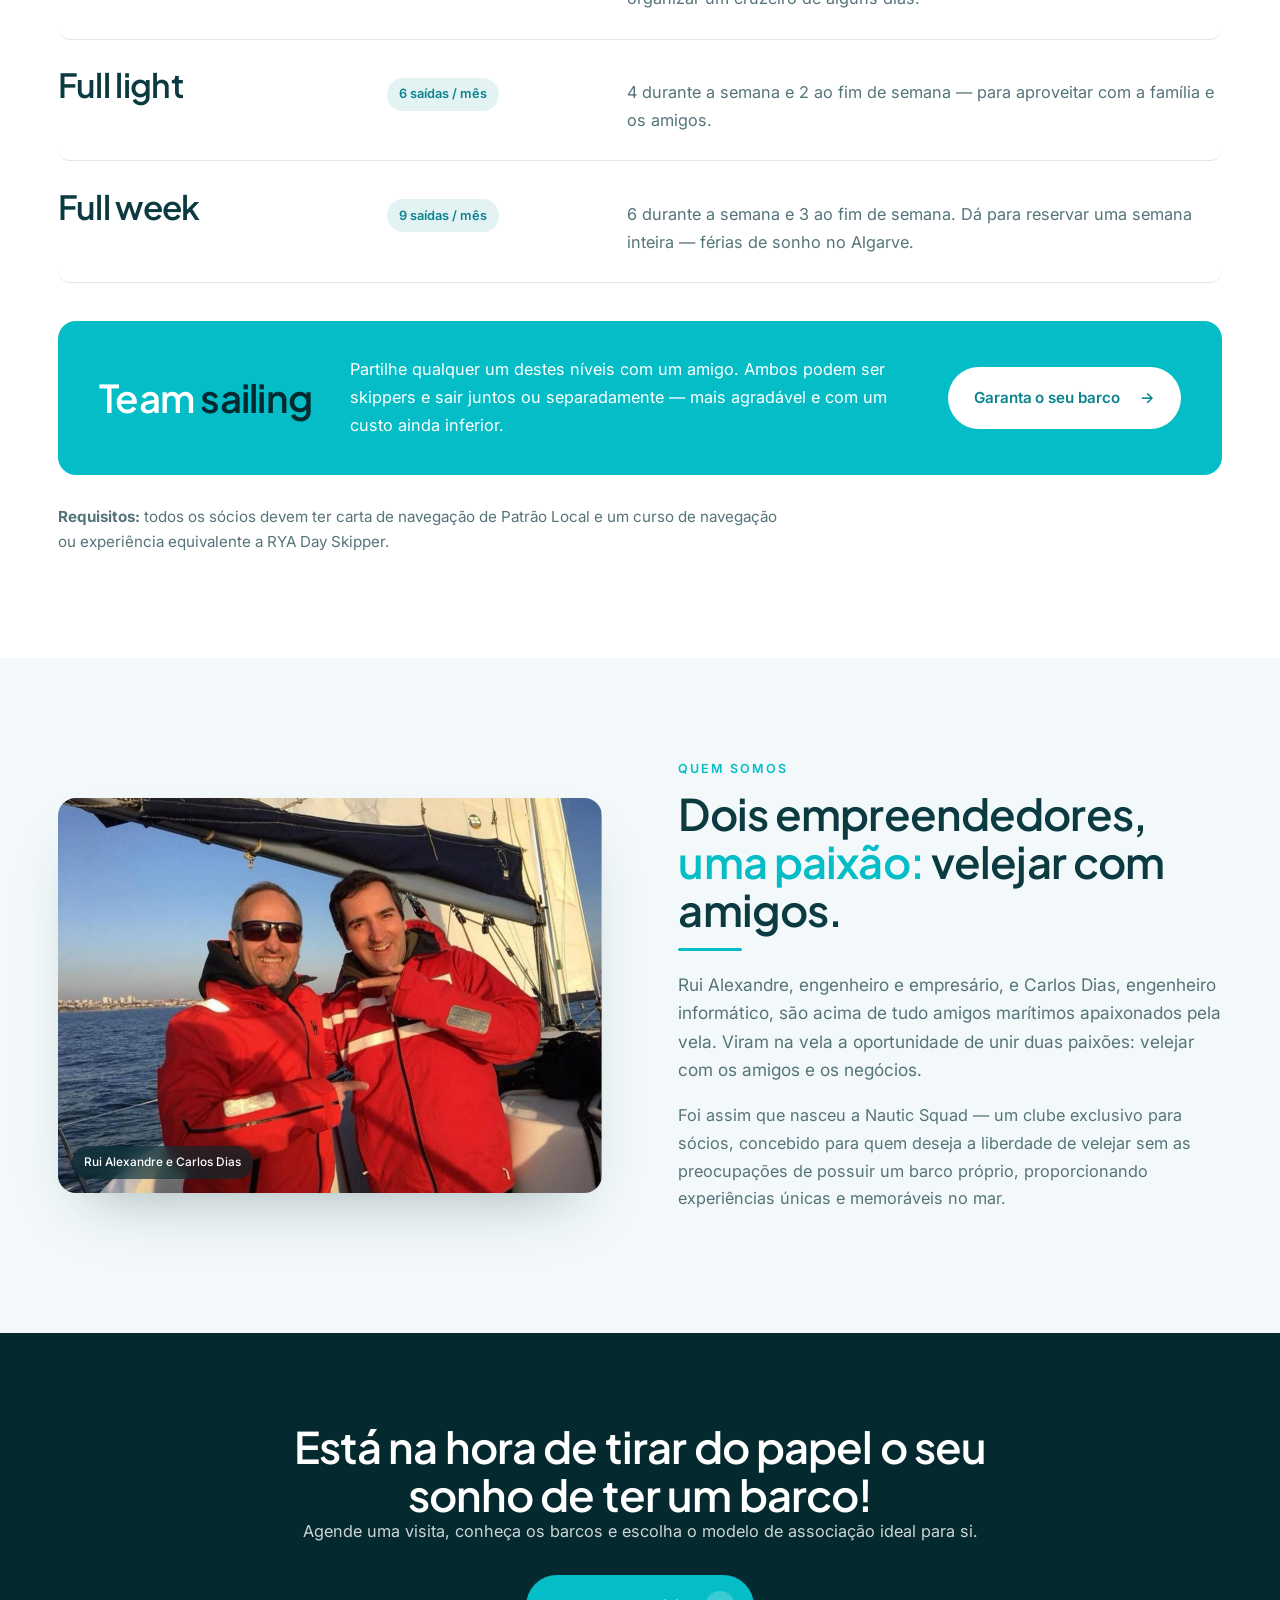
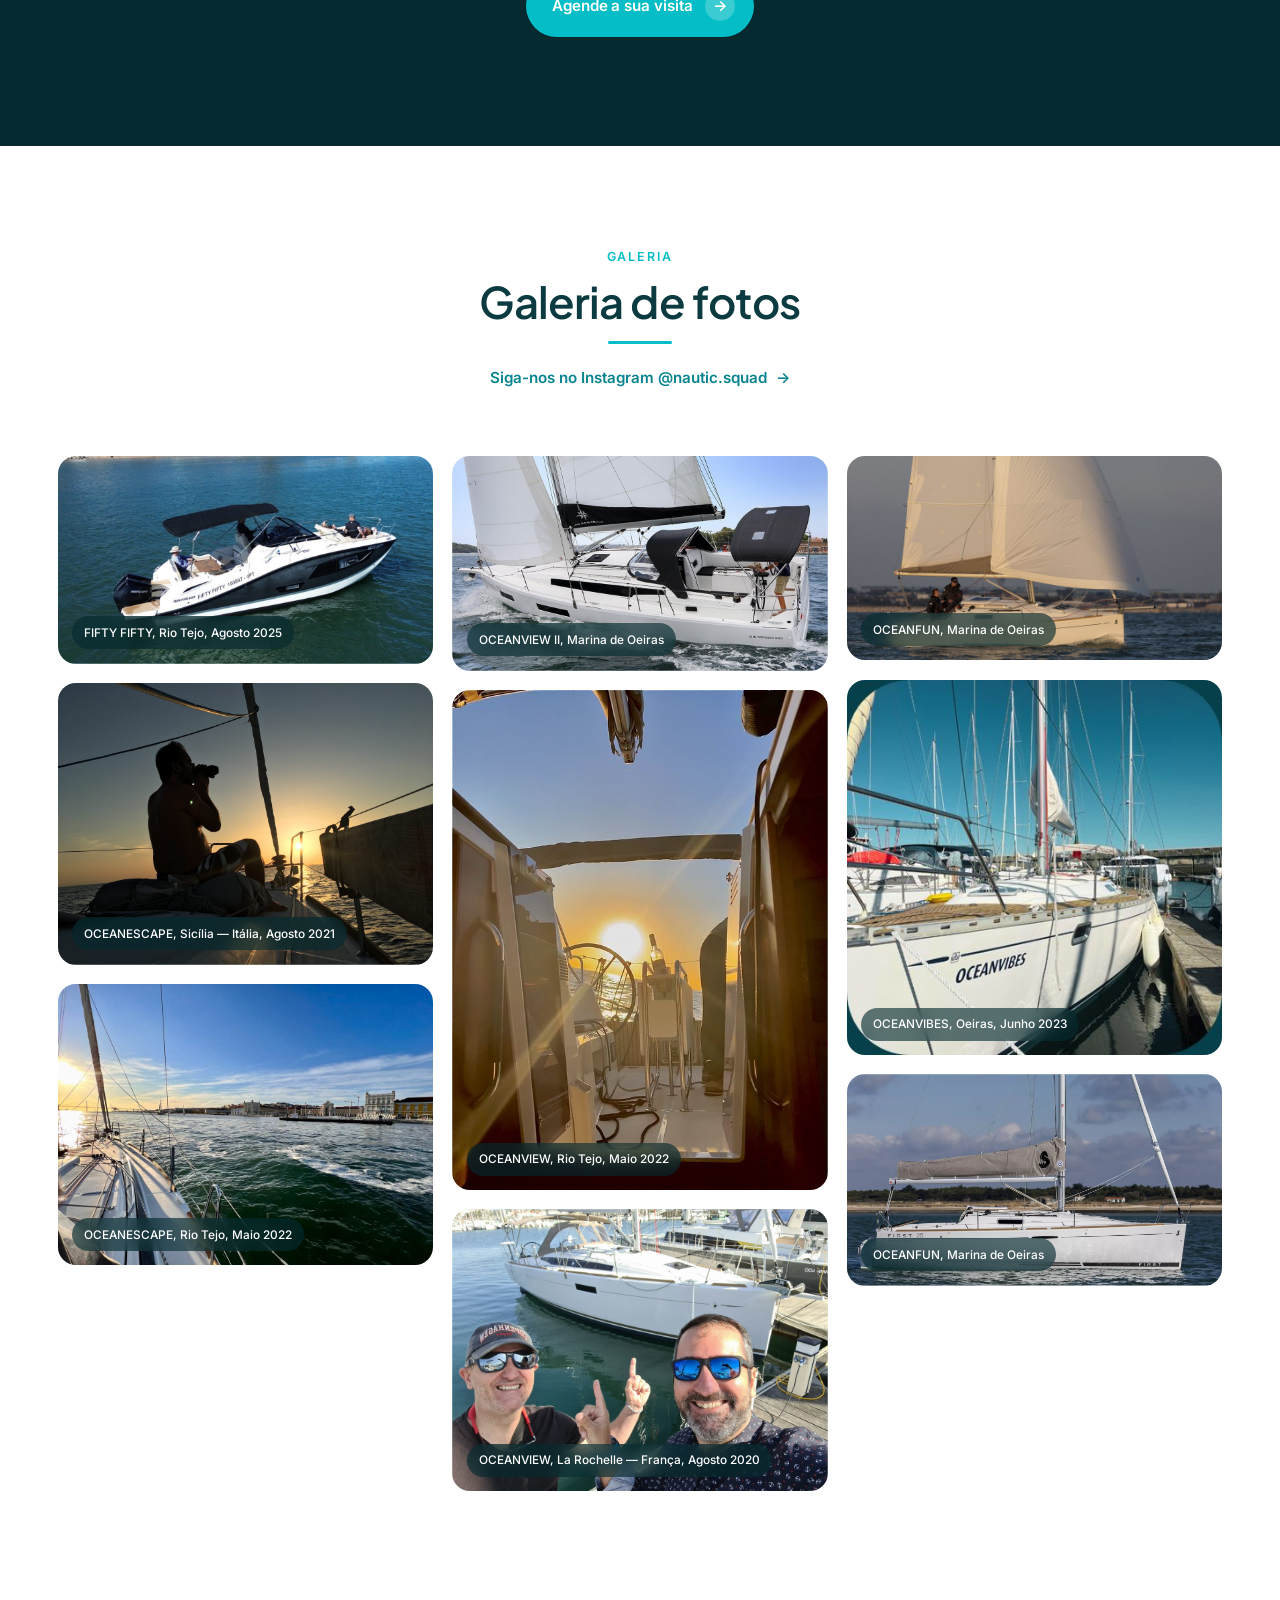
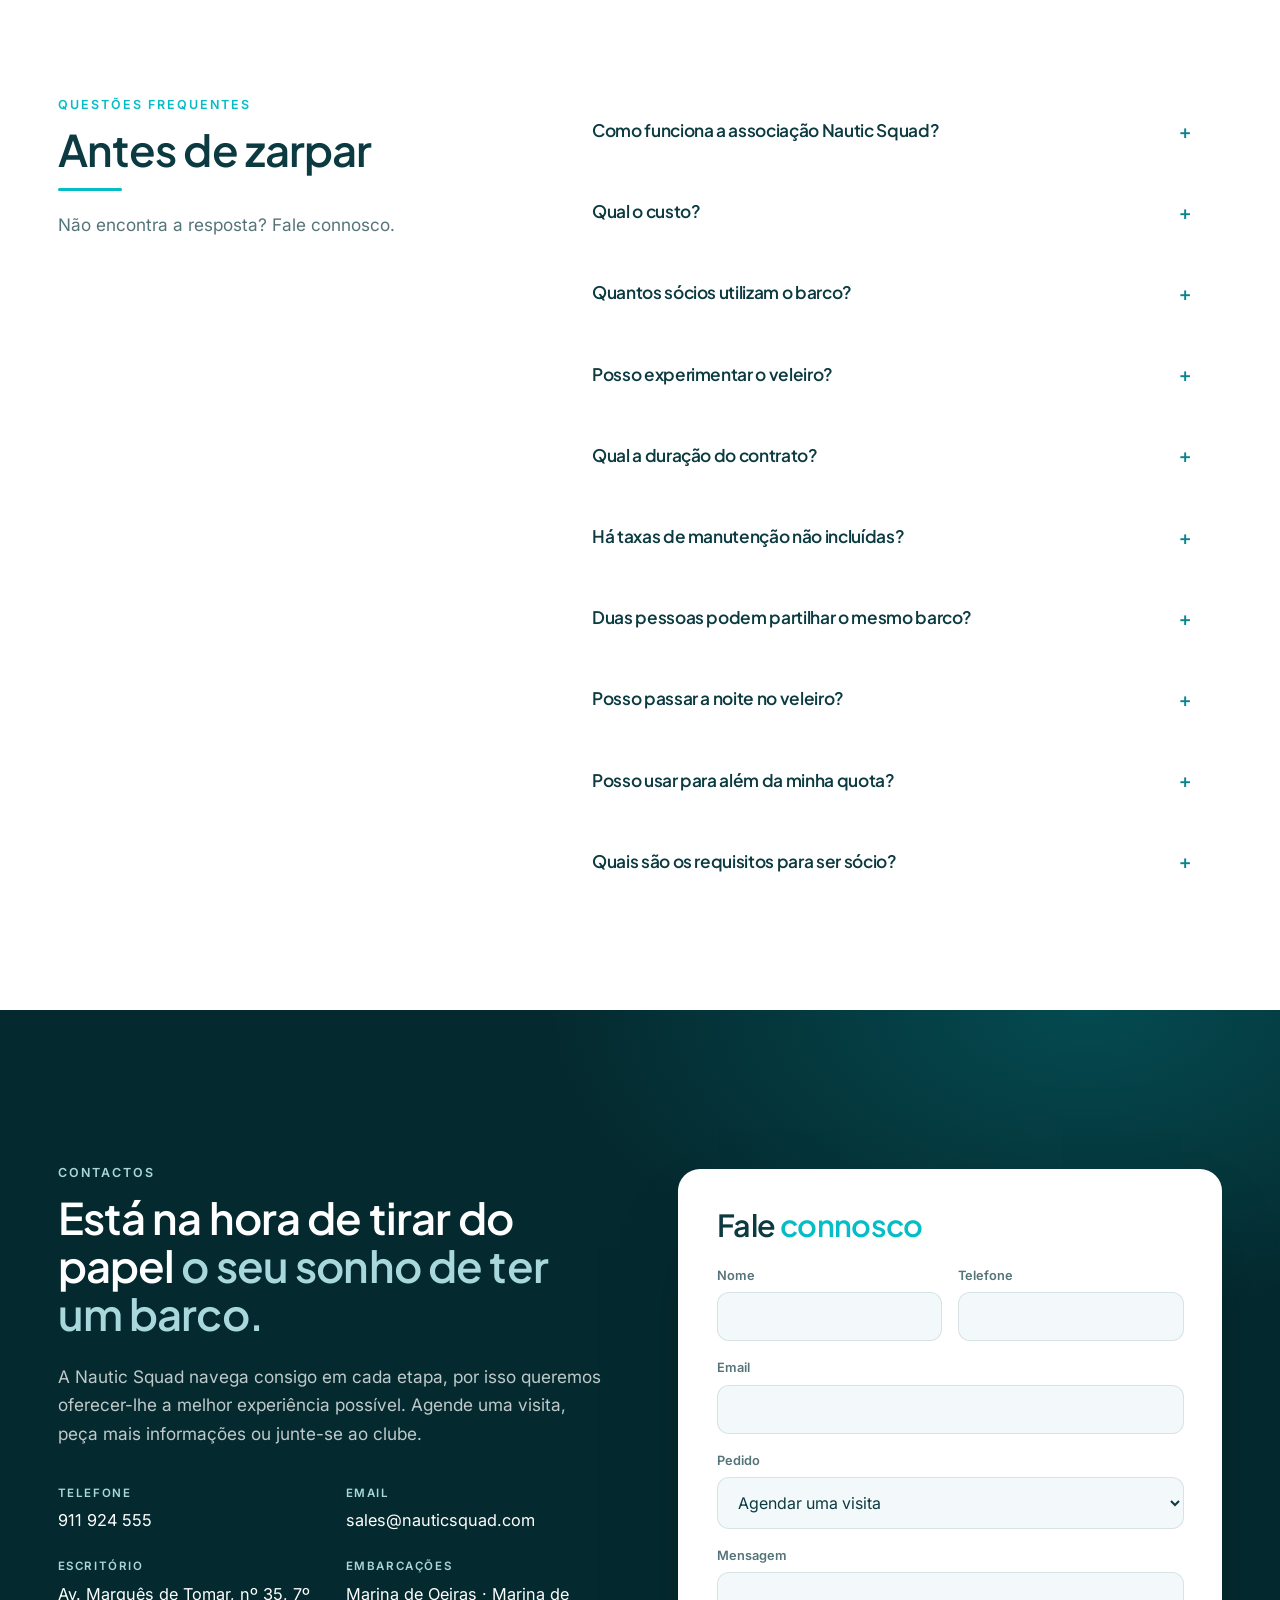
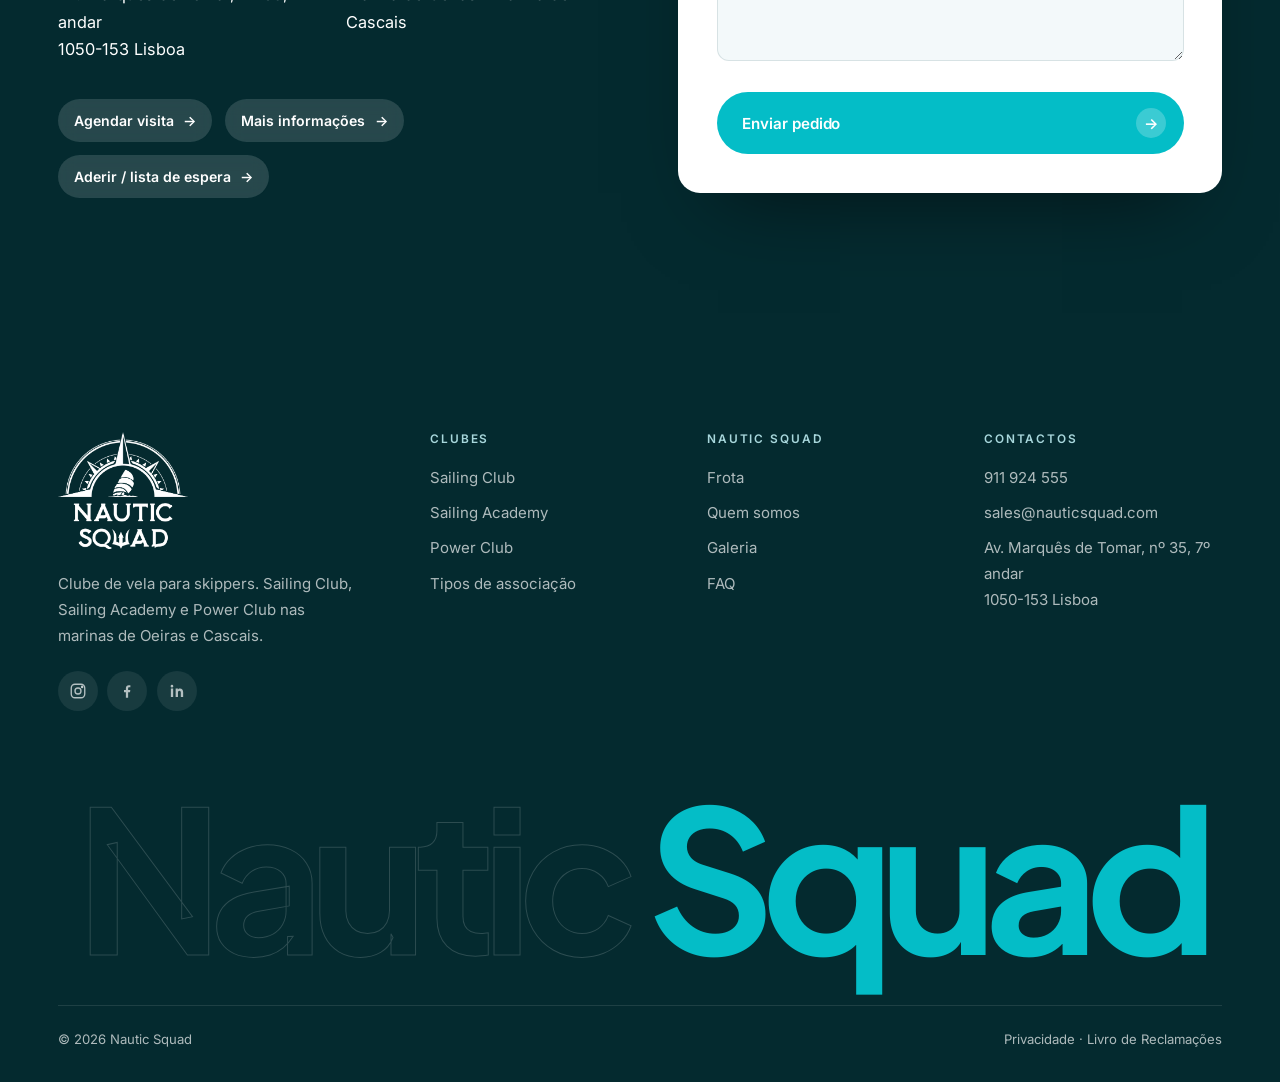
==== commit 3471e94a: "v5: estilo claro e moderno inspirado nos temas Atelier/Rufous, com as cores Nautic Squad - Fundo cla" ====
--- a/wordpress/preview/index.html
+++ b/wordpress/preview/index.html
@@ -5,42 +5,41 @@
 <meta name="viewport" content="width=device-width, initial-scale=1">
 <title>Nautic Squad — Proposta de novo site</title>
 <link rel="preconnect" href="https://fonts.googleapis.com"><link rel="preconnect" href="https://fonts.gstatic.com" crossorigin>
-<link href="https://fonts.googleapis.com/css2?family=Cormorant+Garamond:ital,wght@0,300;0,400;0,500;1,300;1,400&family=Manrope:wght@300;400;500;600;700&display=swap" rel="stylesheet">
+<link href="https://fonts.googleapis.com/css2?family=Inter:wght@400;500;600&family=Plus+Jakarta+Sans:wght@400;500;600;700&display=swap" rel="stylesheet">
 <style>
 /* Equivalentes mínimos dos estilos base do WordPress */
 .wp-block-image{margin:0}.wp-block-image img{height:auto}
 .wp-block-list{margin:0}
 /* ==========================================================================
-   Nautic Squad — tema cinematográfico
+   Nautic Squad — tema claro, moderno e cinematográfico (v4)
    Cores e tipos de letra vêm do theme.json (--wp--preset--*). Os valores após
    a vírgula são fallback para a pré-visualização fora do WordPress.
    ========================================================================== */
 
 :root {
-	/* Paleta oficial Nautic Squad (theme.json) */
-	--noite: var(--wp--preset--color--abismo, #042A2F);
-	--tinta: var(--wp--preset--color--profundo, #06404A);
-	--oceano: var(--wp--preset--color--teal, #09848F);
-	--mar: var(--wp--preset--color--titulo, #0397AB);
+	--branco: var(--wp--preset--color--branco, #FFFFFF);
+	--espuma: var(--wp--preset--color--espuma, #F3F9FA);
+	--agua: var(--wp--preset--color--agua, #E3F2F3);
+	--aqua: var(--wp--preset--color--aqua, #A8D7DC);
 	--turquesa: var(--wp--preset--color--turquesa, #04BDC7);
 	--faixa: var(--wp--preset--color--faixa, #10B0B9);
-	--aqua: var(--wp--preset--color--aqua, #A8D7DC);
-	--agua: var(--wp--preset--color--agua, #DBECEE);
-	--areia: var(--wp--preset--color--espuma, #E7F3F4);
-	--branco: var(--wp--preset--color--branco, #FFFFFF);
-	--nevoa: #8FBFC4;
-	/* acento (itálicos, etiquetas, linhas) */
-	--dourado: var(--wp--preset--color--turquesa, #04BDC7);
-
-	--serif: var(--wp--preset--font-family--titulos, "Cormorant Garamond", "Times New Roman", serif);
-	--sans: var(--wp--preset--font-family--texto, "Manrope", ui-sans-serif, system-ui, sans-serif);
+	--mar: var(--wp--preset--color--titulo, #0397AB);
+	--teal: var(--wp--preset--color--teal, #09848F);
+	--tinta: var(--wp--preset--color--tinta, #0B3A40);
+	--abismo: var(--wp--preset--color--abismo, #042A2F);
+	--cinza: var(--wp--preset--color--cinza, #557479);
+
+	--display: var(--wp--preset--font-family--titulos, "Plus Jakarta Sans", ui-sans-serif, system-ui, sans-serif);
+	--sans: var(--wp--preset--font-family--texto, "Inter", ui-sans-serif, system-ui, sans-serif);
 
 	--ease: cubic-bezier(.19, 1, .22, 1);
 	--ease-io: cubic-bezier(.77, 0, .175, 1);
 	--gutter: clamp(1.25rem, 4.5vw, 4rem);
-	--wide: 1360px;
-	--line: rgba(231, 243, 244, .14);
-	--fallback-img: radial-gradient(120% 90% at 70% 20%, #0f6f78 0%, #06404A 45%, #042A2F 100%);
+	--wide: 1320px;
+	--radius: 18px;
+	--line: rgba(11, 58, 64, .12);
+	--shadow: 0 30px 60px -30px rgba(4, 42, 47, .35);
+	--fallback-img: linear-gradient(160deg, #0f6f78 0%, #06404A 60%, #042A2F 100%);
 }
 
 *, *::before, *::after { box-sizing: border-box; }
@@ -49,492 +48,542 @@
 .lenis.lenis-smooth { scroll-behavior: auto !important; }
 .lenis.lenis-stopped { overflow: hidden; }
 body.ns-site {
-	margin: 0; background: var(--noite); color: var(--areia);
-	font-family: var(--sans); font-size: 1rem; font-weight: 400; line-height: 1.7;
+	margin: 0; background: var(--branco); color: var(--tinta);
+	font-family: var(--sans); font-size: 1.02rem; line-height: 1.7; font-weight: 400;
 	-webkit-font-smoothing: antialiased; overflow-x: hidden;
 }
 body.ns-site img { max-width: 100%; display: block; }
-::selection { background: var(--dourado); color: var(--noite); }
+::selection { background: var(--turquesa); color: var(--branco); }
 a { color: inherit; }
-
-/* Tipografia ---------------------------------------------------------------- */
-.ns-site h1, .ns-site h2, .ns-site h3 { font-family: var(--serif); font-weight: 300; line-height: .98; letter-spacing: -.015em; color: var(--branco); margin: 0; }
-.ns-site h2 { font-size: clamp(2.6rem, 6.2vw, 6rem); }
-.ns-site h3 { font-size: clamp(1.7rem, 2.6vw, 2.4rem); font-weight: 400; }
-.ns-site h1 em, .ns-site h2 em, .ns-site h3 em, .ns-italic { font-style: italic; color: var(--dourado); }
-.ns-label {
-	font-family: var(--sans); font-size: .72rem; font-weight: 600; letter-spacing: .32em; text-transform: uppercase;
-	color: var(--dourado); margin: 0 0 1.6rem; display: flex; align-items: center; gap: 1rem;
+.wp-site-blocks > * { margin-block: 0 !important; }
+
+/* Tipografia ------------------------------------------------------------- */
+.ns-site h1, .ns-site h2, .ns-site h3, .ns-site h4 { font-family: var(--display); font-weight: 600; line-height: 1.02; letter-spacing: -.035em; color: var(--tinta); margin: 0; }
+.ns-site h2 { font-size: clamp(2.3rem, 5.2vw, 4.6rem); }
+.ns-site h3 { font-size: clamp(1.35rem, 2vw, 1.75rem); letter-spacing: -.02em; line-height: 1.15; }
+.ns-site h1 em, .ns-site h2 em, .ns-site h3 em { font-style: normal; color: var(--turquesa); }
+.ns-label { font: 600 .74rem/1.4 var(--sans); letter-spacing: .2em; text-transform: uppercase; color: var(--teal); margin: 0 0 1.4rem; display: flex; align-items: center; gap: .9rem; }
+.ns-label::before { content: ""; width: 28px; height: 2px; border-radius: 2px; background: var(--turquesa); }
+.ns-lead { font-size: clamp(1.05rem, 1.35vw, 1.22rem); line-height: 1.65; color: var(--cinza); max-width: 52ch; }
+.ns-num { font: 600 .8rem var(--sans); letter-spacing: .14em; color: var(--turquesa); }
+
+/* Estrutura -------------------------------------------------------------- */
+.ns-section { position: relative; padding: clamp(5rem, 11vw, 9.5rem) var(--gutter); }
+.ns-wrap { width: min(100%, var(--wide)); margin-inline: auto; }
+.ns-section > *, .ns-wrap > * { margin-block: 0; }
+.is-ink, .is-sand, .is-foam { background: var(--espuma); }
+.is-dark { background: var(--abismo); color: rgba(255, 255, 255, .78); }
+.is-dark h2, .is-dark h3 { color: var(--branco); }
+.is-dark .ns-lead { color: rgba(255, 255, 255, .72); }
+.is-dark .ns-label { color: var(--aqua); }
+
+/* Botões ----------------------------------------------------------------- */
+.wp-block-buttons { display: flex; flex-wrap: wrap; gap: .8rem; }
+.wp-block-button__link, .ns-btn {
+	display: inline-flex; align-items: center; gap: .8rem; cursor: pointer; border: 0; text-decoration: none;
+	padding: 1rem 1.15rem 1rem 1.6rem; border-radius: 999px;
+	background: var(--turquesa); color: var(--branco);
+	font: 600 .95rem/1 var(--sans); letter-spacing: -.005em;
+	transition: background-color .4s, color .4s, transform .5s var(--ease), box-shadow .5s var(--ease);
 }
-.ns-label::before { content: ""; width: 42px; height: 1px; background: currentColor; }
-.ns-lead { font-size: clamp(1rem, 1.25vw, 1.15rem); color: rgba(231, 243, 244, .72); max-width: 46ch; font-weight: 300; }
-.ns-num { font-family: var(--serif); font-style: italic; color: var(--dourado); font-size: 1.2rem; }
-
-/* Estrutura ----------------------------------------------------------------- */
-.ns-section { position: relative; padding: clamp(6rem, 14vw, 12rem) var(--gutter); }
-.ns-wrap { width: min(100%, var(--wide)); margin-inline: auto; }
-.ns-section > *, .ns-wrap > *, .ns-grid > * { margin-block: 0; }
-.is-sand { background: var(--agua); color: var(--noite); }
-.is-sand em, .is-sand .ns-italic { color: var(--mar) !important; }
-.is-sand h2, .is-sand h3 { color: var(--noite); }
-.is-sand .ns-lead { color: rgba(4, 42, 47, .7); }
-.is-sand .ns-label { color: var(--oceano); }
-.is-ink { background: var(--tinta); }
-
-/* Botões -------------------------------------------------------------------- */
-.wp-block-button__link, .ns-btn {
-	position: relative; overflow: hidden; isolation: isolate; display: inline-flex; align-items: center; gap: 1rem;
-	border-radius: 0; text-decoration: none; cursor: pointer; border: 0;
-	font-family: var(--sans); font-weight: 600; font-size: .74rem; letter-spacing: .24em; text-transform: uppercase;
-	background: var(--turquesa); color: var(--branco); padding: 1.15rem 2.2rem;
-	transition: color .6s var(--ease);
+.wp-block-button__link::after, .ns-btn::after {
+	content: "→"; display: grid; place-items: center; width: 30px; height: 30px; border-radius: 50%;
+	background: rgba(255, 255, 255, .22); font-size: .95rem; transition: transform .5s var(--ease);
 }
-.wp-block-button__link::before, .ns-btn::before {
-	content: ""; position: absolute; inset: 0; z-index: -1; background: var(--oceano);
-	transform: scaleY(0); transform-origin: bottom; transition: transform .6s var(--ease);
-}
-.wp-block-button__link:hover::before, .ns-btn:hover::before { transform: scaleY(1); }
-.wp-block-button__link::after, .ns-btn::after { content: ""; width: 28px; height: 1px; background: currentColor; transition: width .6s var(--ease); }
-.wp-block-button__link:hover::after, .ns-btn:hover::after { width: 44px; }
-.is-style-ghost .wp-block-button__link, .ns-btn--ghost { background: transparent; color: var(--areia); box-shadow: inset 0 0 0 1px rgba(231, 243, 244, .45); }
-.is-style-ghost .wp-block-button__link:hover, .ns-btn--ghost:hover { color: var(--branco); }
-.is-style-ghost .wp-block-button__link::before { background: var(--turquesa); }
-.is-sand .is-style-ghost .wp-block-button__link { color: var(--oceano); box-shadow: inset 0 0 0 1px var(--oceano); }
-.is-sand .is-style-ghost .wp-block-button__link:hover { color: var(--branco); }
-.wp-block-buttons { display: flex; flex-wrap: wrap; gap: 1rem; }
-.ns-link { text-decoration: none; font-size: .74rem; font-weight: 600; letter-spacing: .24em; text-transform: uppercase; display: inline-flex; gap: .8rem; align-items: center; }
+.wp-block-button__link:hover, .ns-btn:hover { background: var(--teal); transform: translateY(-2px); box-shadow: 0 14px 30px -14px rgba(4, 189, 199, .8); }
+.wp-block-button__link:hover::after, .ns-btn:hover::after { transform: translateX(3px); }
+.is-style-ghost .wp-block-button__link, .ns-btn--ghost { background: transparent; color: var(--tinta); box-shadow: inset 0 0 0 1.5px var(--line); }
+.is-style-ghost .wp-block-button__link::after { background: var(--agua); }
+.is-style-ghost .wp-block-button__link:hover { background: var(--tinta); color: var(--branco); box-shadow: none; }
+.ns-hero .is-style-ghost .wp-block-button__link, .ns-media .is-style-ghost .wp-block-button__link, .is-dark .is-style-ghost .wp-block-button__link { color: var(--branco); box-shadow: inset 0 0 0 1.5px rgba(255, 255, 255, .5); }
+.ns-hero .is-style-ghost .wp-block-button__link::after, .ns-media .is-style-ghost .wp-block-button__link::after { background: rgba(255, 255, 255, .18); }
+.ns-hero .is-style-ghost .wp-block-button__link:hover, .ns-media .is-style-ghost .wp-block-button__link:hover { background: var(--branco); color: var(--tinta); }
+.ns-link { text-decoration: none; font-weight: 600; font-size: .95rem; color: var(--teal); display: inline-flex; gap: .6rem; align-items: center; }
 .ns-link::after { content: "→"; transition: transform .5s var(--ease); }
-.ns-link:hover::after { transform: translateX(6px); }
-
-/* Media (imagens de fundo editáveis) --------------------------------------- */
-.ns-media { position: relative; overflow: hidden; background-color: var(--tinta); background-image: var(--fallback-img); background-size: cover; background-position: center; isolation: isolate; }
-.ns-media__layer { position: absolute; inset: -12% 0; z-index: -2; background-size: cover; background-position: center; will-change: transform; }
-.ns-media__layer, .ns-media > video { transform: scale(1.12); transition: transform 2.4s var(--ease); }
-.ns-media.is-visible .ns-media__layer, .ns-media.is-visible > video { transform: scale(1); }
+.ns-link:hover::after { transform: translateX(5px); }
+
+/* Imagens no formato original --------------------------------------------- */
+.ns-img, .ns-reveal-img { margin: 0; position: relative; overflow: hidden; border-radius: var(--radius); background: var(--agua); }
+.ns-img img, .ns-reveal-img img { width: 100%; height: auto; display: block; }
+.ns-reveal-img img { transform: scale(1.12); transition: transform 1.8s var(--ease), clip-path 1.4s var(--ease-io); }
+.ns-js .ns-reveal-img img { clip-path: inset(100% 0 0 0); }
+.ns-js .ns-reveal-img.is-visible img { clip-path: inset(0 0 0 0); transform: none; }
+.ns-reveal-img figcaption, .ns-img figcaption { position: absolute; left: .9rem; bottom: .9rem; z-index: 2; margin: 0; padding: .4rem .75rem; border-radius: 999px; background: rgba(4, 42, 47, .62); backdrop-filter: blur(8px); -webkit-backdrop-filter: blur(8px); color: var(--branco); font-size: .74rem; font-weight: 500; }
+img.ns-img-failed { visibility: hidden; }
+
+/* Fundos com imagem (cinematográfico) -------------------------------------- */
+.ns-media { position: relative; overflow: hidden; isolation: isolate; color: var(--branco); background-color: var(--abismo); background-image: var(--fallback-img); background-size: cover; background-position: center; }
+.ns-media__layer { position: absolute; inset: -12% 0; z-index: -2; background-size: cover; background-position: center; will-change: transform; transform: scale(1.12); transition: transform 2.4s var(--ease); }
+.ns-media.is-visible .ns-media__layer, .is-loaded .ns-hero .ns-media__layer { transform: scale(1); }
 .ns-media > video { position: absolute; inset: 0; width: 100%; height: 100%; object-fit: cover; z-index: -2; }
-.ns-media::after { content: ""; position: absolute; inset: 0; z-index: -1; background: linear-gradient(180deg, rgba(4, 42, 47, .55) 0%, rgba(4, 42, 47, .15) 40%, rgba(4, 42, 47, .85) 100%); pointer-events: none; }
-.ns-media.is-darker::after { background: rgba(4, 42, 47, .62); }
-
-/* Imagens com revelação (clip) */
-.ns-reveal-img { position: relative; overflow: hidden; background: var(--fallback-img); margin: 0; }
-.ns-reveal-img img { width: 100%; height: 100%; object-fit: cover; transform: scale(1.25); transition: transform 2s var(--ease), clip-path 1.6s var(--ease-io); }
-/* o recorte fica na imagem (não na figura) para o IntersectionObserver detetar a figura */
-.ns-js .ns-reveal-img img { clip-path: inset(100% 0 0 0); }
-.ns-js .ns-reveal-img.is-visible img { clip-path: inset(0 0 0 0); }
-.ns-reveal-img.is-visible img { transform: scale(1); }
-
-/* Grão de filme + barras de cinema */
-.ns-grain { position: fixed; inset: -50%; z-index: 9990; pointer-events: none; opacity: .07;
-	background-image: url("data:image/svg+xml,%3Csvg xmlns='http://www.w3.org/2000/svg' width='160' height='160'%3E%3Cfilter id='n'%3E%3CfeTurbulence type='fractalNoise' baseFrequency='.9' numOctaves='3' stitchTiles='stitch'/%3E%3C/filter%3E%3Crect width='100%25' height='100%25' filter='url(%23n)'/%3E%3C/svg%3E");
-	animation: ns-grain 1s steps(6) infinite; }
-
-/* Preloader ----------------------------------------------------------------- */
-.ns-loader { position: fixed; inset: 0; z-index: 10000; background: var(--noite); display: grid; place-items: center; transition: transform 1.3s var(--ease-io) .2s; }
+.ns-media::after { content: ""; position: absolute; inset: 0; z-index: -1; pointer-events: none; background: linear-gradient(180deg, rgba(4, 42, 47, .45) 0%, rgba(4, 42, 47, .1) 40%, rgba(4, 42, 47, .7) 100%); }
+.ns-media h1, .ns-media h2, .ns-media h3 { color: var(--branco); }
+.ns-media .ns-label { color: var(--branco); }
+.ns-media .ns-lead { color: rgba(255, 255, 255, .86); }
+
+/* Preloader + grão -------------------------------------------------------- */
+.ns-loader { position: fixed; inset: 0; z-index: 10000; background: var(--branco); display: grid; place-items: center; transition: opacity .8s var(--ease) .2s, visibility .8s .2s; }
 .ns-loader__inner { text-align: center; }
-.ns-loader__word { font-family: var(--serif); font-weight: 300; font-size: clamp(2rem, 5vw, 3.6rem); color: var(--areia); letter-spacing: .02em; overflow: hidden; }
-.ns-loader__word span { display: inline-block; animation: ns-up 1.1s var(--ease) both; }
-.ns-loader__bar { width: 160px; height: 1px; margin: 1.4rem auto 0; background: var(--line); overflow: hidden; }
-.ns-loader__bar::after { content: ""; display: block; height: 100%; background: var(--dourado); animation: ns-load 1.4s var(--ease-io) forwards; }
-.is-loaded .ns-loader { transform: translateY(-100%); }
+.ns-loader__logo { width: 130px; height: auto; margin: 0 auto; animation: ns-fade 1s var(--ease) both; }
+.ns-loader__bar { width: 140px; height: 2px; margin: 1.4rem auto 0; border-radius: 2px; background: var(--agua); overflow: hidden; }
+.ns-loader__bar::after { content: ""; display: block; height: 100%; background: var(--turquesa); animation: ns-load 1.3s var(--ease-io) forwards; }
+.is-loaded .ns-loader { opacity: 0; visibility: hidden; }
 html:not(.ns-js) .ns-loader { display: none; }
-
-/* Cursor -------------------------------------------------------------------- */
-.ns-cursor { position: fixed; left: 0; top: 0; z-index: 9995; pointer-events: none; width: 10px; height: 10px; margin: -5px 0 0 -5px; border-radius: 50%; background: var(--areia); mix-blend-mode: difference; transition: width .4s var(--ease), height .4s var(--ease), margin .4s var(--ease), opacity .3s; opacity: 0; }
+.ns-grain { display: none; }
+
+/* Cursor ------------------------------------------------------------------ */
+.ns-cursor { position: fixed; left: 0; top: 0; z-index: 9995; pointer-events: none; width: 10px; height: 10px; margin: -5px 0 0 -5px; border-radius: 50%; background: var(--turquesa); opacity: 0; transition: width .4s var(--ease), height .4s var(--ease), margin .4s var(--ease), opacity .3s, background-color .3s; }
 .ns-cursor.is-on { opacity: 1; }
-.ns-cursor.is-hover { width: 64px; height: 64px; margin: -32px 0 0 -32px; }
-.ns-cursor.is-drag { width: 96px; height: 96px; margin: -48px 0 0 -48px; mix-blend-mode: normal; background: var(--dourado); }
-.ns-cursor.is-drag::after { content: "arrastar"; position: absolute; inset: 0; display: grid; place-items: center; font-size: .62rem; letter-spacing: .2em; text-transform: uppercase; font-weight: 700; color: var(--noite); }
+.ns-cursor.is-hover { width: 44px; height: 44px; margin: -22px 0 0 -22px; background: rgba(4, 189, 199, .25); }
+.ns-cursor.is-drag { width: 88px; height: 88px; margin: -44px 0 0 -44px; background: var(--turquesa); }
+.ns-cursor.is-drag::after { content: "arrastar"; position: absolute; inset: 0; display: grid; place-items: center; font: 600 .62rem var(--sans); letter-spacing: .14em; text-transform: uppercase; color: var(--branco); }
 @media (hover: none), (max-width: 900px) { .ns-cursor { display: none; } }
 
-/* Cabeçalho ----------------------------------------------------------------- */
-.ns-header { position: fixed; inset: 0 0 auto; z-index: 500; padding: 1.6rem var(--gutter); color: var(--areia); transition: transform .8s var(--ease), padding .6s var(--ease), background-color .6s; }
+/* Cabeçalho --------------------------------------------------------------- */
+.ns-header { position: fixed; inset: 0 0 auto; z-index: 500; padding: 1.3rem var(--gutter); color: var(--branco); transition: transform .7s var(--ease), padding .5s var(--ease), background-color .5s, color .5s, box-shadow .5s; }
 .admin-bar .ns-header { top: 32px; }
-.ns-header.is-scrolled { padding-block: 1rem; background: linear-gradient(180deg, rgba(4, 42, 47, .85), rgba(4, 42, 47, 0)); }
+.ns-header.is-scrolled { padding-block: .75rem; background: rgba(255, 255, 255, .86); backdrop-filter: saturate(160%) blur(16px); -webkit-backdrop-filter: saturate(160%) blur(16px); color: var(--tinta); box-shadow: 0 1px 0 var(--line); }
 .ns-header.is-hidden { transform: translateY(-110%); }
 .ns-header__inner { display: flex; align-items: center; justify-content: space-between; gap: 2rem; width: min(100%, var(--wide)); margin-inline: auto; }
 .ns-header__inner > * { margin: 0; }
-.ns-logo, .ns-header .wp-block-site-title a { display: inline-flex; align-items: center; gap: .75rem; text-decoration: none; color: var(--areia); font-family: var(--sans); font-weight: 700; font-size: .82rem; letter-spacing: .34em; text-transform: uppercase; }
-.ns-header .wp-block-site-title { margin: 0; font-size: inherit; }
-.ns-header .wp-block-site-logo img { max-height: 46px; width: auto; }
-.ns-logo__mark { width: 34px; height: 34px; flex: none; }
-.ns-header__right { display: flex; align-items: center; gap: 2rem; }
-.ns-header__meta { font-size: .7rem; letter-spacing: .28em; text-transform: uppercase; color: rgba(231, 243, 244, .6); }
+.ns-logo { display: inline-grid; text-decoration: none; }
+.ns-logo img { grid-area: 1 / 1; height: 54px; width: auto; transition: opacity .4s, height .5s var(--ease); }
+.ns-logo .ns-logo--cor { opacity: 0; }
+.ns-header.is-scrolled .ns-logo img { height: 44px; }
+.ns-header.is-scrolled .ns-logo--branco { opacity: 0; }
+.ns-header.is-scrolled .ns-logo--cor { opacity: 1; }
+.ns-header__right { display: flex; align-items: center; gap: 1.6rem; }
+.ns-header__right > * { margin: 0; }
+.ns-header__meta { font-size: .9rem; font-weight: 500; }
+.ns-header__meta a { text-decoration: none; }
+.ns-header .wp-block-button__link { padding: .7rem .8rem .7rem 1.2rem; font-size: .88rem; }
+.ns-header .wp-block-button__link::after { width: 24px; height: 24px; }
+.ns-header .is-style-ghost .wp-block-button__link { color: currentColor; box-shadow: inset 0 0 0 1.5px currentColor; }
 @media (max-width: 900px) { .ns-header__meta, .ns-header .wp-block-buttons { display: none; } }
-.ns-header .wp-block-button__link { padding: .9rem 1.4rem; }
-
-/* Botão menu */
-.ns-menu-btn, .ns-header .wp-block-navigation__responsive-container-open {
-	display: inline-flex; align-items: center; gap: .9rem; background: none; border: 0; color: var(--areia); cursor: pointer; padding: .4rem 0;
-	font: 600 .74rem/1 var(--sans); letter-spacing: .28em; text-transform: uppercase;
-}
+.ns-menu-btn, .ns-header .wp-block-navigation__responsive-container-open { display: inline-flex; align-items: center; gap: .8rem; background: none; border: 0; color: currentColor; cursor: pointer; padding: .4rem 0; font: 600 .9rem/1 var(--sans); }
 .ns-menu-btn i { display: grid; gap: 6px; }
-.ns-menu-btn i::before, .ns-menu-btn i::after { content: ""; width: 30px; height: 1px; background: currentColor; transition: transform .6s var(--ease), width .6s var(--ease); }
-.ns-menu-btn:hover i::after { width: 18px; }
+.ns-menu-btn i::before, .ns-menu-btn i::after { content: ""; width: 26px; height: 2px; border-radius: 2px; background: currentColor; transition: width .5s var(--ease); }
+.ns-menu-btn:hover i::after { width: 16px; }
 .ns-header .wp-block-navigation__responsive-container-open svg { width: 30px; height: 30px; }
 
-/* Menu em ecrã inteiro (pré-visualização + bloco Navegação do WP com "Sempre" em sobreposição) */
-.ns-overlay, .ns-header .wp-block-navigation__responsive-container.is-menu-open {
-	position: fixed; inset: 0; z-index: 600; background: var(--noite) !important; color: var(--areia) !important;
-	display: grid; grid-template-columns: 1.2fr .8fr; padding: 0 !important;
-}
-.ns-overlay { clip-path: inset(0 0 100% 0); transition: clip-path 1s var(--ease-io); pointer-events: none; }
+/* Menu ecrã inteiro */
+.ns-overlay, .ns-header .wp-block-navigation__responsive-container.is-menu-open { position: fixed; inset: 0; z-index: 600; background: var(--branco) !important; color: var(--tinta) !important; display: grid; grid-template-columns: 1.15fr .85fr; padding: 0 !important; }
+.ns-overlay { clip-path: inset(0 0 100% 0); transition: clip-path .9s var(--ease-io); pointer-events: none; }
 .ns-menu-open .ns-overlay { clip-path: inset(0 0 0 0); pointer-events: auto; }
 .ns-overlay__nav { display: flex; flex-direction: column; justify-content: center; padding: 6rem var(--gutter); counter-reset: m; }
-.ns-overlay__nav a, .ns-header .wp-block-navigation__responsive-container.is-menu-open .wp-block-navigation-item__content {
-	font-family: var(--serif) !important; font-weight: 300; font-size: clamp(2.4rem, 5.5vw, 5rem) !important; line-height: 1.12; color: var(--areia); text-decoration: none;
-	display: flex; align-items: baseline; gap: 1.4rem; counter-increment: m; transition: color .4s, transform .6s var(--ease);
-}
-.ns-overlay__nav a::before { content: "0" counter(m); font: 500 .8rem/1 var(--sans); letter-spacing: .2em; color: var(--dourado); }
-.ns-overlay__nav a:hover { color: var(--dourado); transform: translateX(14px); font-style: italic; }
-.ns-overlay__nav a span { display: inline-block; transform: translateY(105%); transition: transform 1s var(--ease); }
-.ns-overlay__nav a { overflow: hidden; }
+.ns-overlay__nav a, .ns-header .wp-block-navigation__responsive-container.is-menu-open .wp-block-navigation-item__content { font-family: var(--display) !important; font-weight: 600; letter-spacing: -.035em; font-size: clamp(2.2rem, 5vw, 4.4rem) !important; line-height: 1.12; color: var(--tinta); text-decoration: none; display: flex; align-items: baseline; gap: 1.2rem; counter-increment: m; overflow: hidden; transition: color .3s; }
+.ns-overlay__nav a::before { content: "0" counter(m); font: 600 .8rem var(--sans); letter-spacing: .1em; color: var(--turquesa); }
+.ns-overlay__nav a:hover { color: var(--turquesa); }
+.ns-overlay__nav a span { display: inline-block; transform: translateY(105%); transition: transform .9s var(--ease); }
 .ns-menu-open .ns-overlay__nav a span { transform: none; }
-.ns-menu-open .ns-overlay__nav a:nth-child(2) span { transition-delay: .06s; } .ns-menu-open .ns-overlay__nav a:nth-child(3) span { transition-delay: .12s; }
-.ns-menu-open .ns-overlay__nav a:nth-child(4) span { transition-delay: .18s; } .ns-menu-open .ns-overlay__nav a:nth-child(5) span { transition-delay: .24s; }
-.ns-menu-open .ns-overlay__nav a:nth-child(6) span { transition-delay: .3s; }
-.ns-overlay__aside { position: relative; display: flex; flex-direction: column; justify-content: flex-end; padding: 6rem var(--gutter) 3rem; gap: 1.2rem; font-size: .9rem; color: rgba(231, 243, 244, .7); }
-.ns-overlay__aside::before { content: ""; position: absolute; inset: 0; z-index: -1; background: var(--ns-overlay-img, var(--fallback-img)) center/cover; opacity: .35; }
-.ns-overlay__close { position: absolute; top: 1.6rem; right: var(--gutter); }
+.ns-menu-open .ns-overlay__nav a:nth-child(2) span { transition-delay: .05s; } .ns-menu-open .ns-overlay__nav a:nth-child(3) span { transition-delay: .1s; }
+.ns-menu-open .ns-overlay__nav a:nth-child(4) span { transition-delay: .15s; } .ns-menu-open .ns-overlay__nav a:nth-child(5) span { transition-delay: .2s; }
+.ns-menu-open .ns-overlay__nav a:nth-child(6) span { transition-delay: .25s; } .ns-menu-open .ns-overlay__nav a:nth-child(7) span { transition-delay: .3s; }
+.ns-overlay__aside { position: relative; display: flex; flex-direction: column; justify-content: flex-end; padding: 6rem var(--gutter) 3rem; gap: 1rem; color: var(--branco); overflow: hidden; }
+.ns-overlay__aside::before { content: ""; position: absolute; inset: 0; z-index: -1; background: linear-gradient(180deg, rgba(4, 42, 47, .1), rgba(4, 42, 47, .75)), var(--ns-overlay-img, var(--fallback-img)) center/cover; }
+.ns-overlay__aside .ns-label { color: var(--branco); }
+.ns-overlay__aside a { color: var(--branco); }
+.ns-overlay__close { position: absolute; top: 1.6rem; right: var(--gutter); color: var(--tinta); }
 @media (max-width: 900px) { .ns-overlay { grid-template-columns: 1fr; } .ns-overlay__aside { display: none; } }
 .ns-header .wp-block-navigation__responsive-container.is-menu-open .wp-block-navigation__responsive-container-content { align-items: flex-start !important; justify-content: center; padding: 6rem var(--gutter); }
-.ns-header .wp-block-navigation__responsive-container-close { top: 1.6rem !important; right: var(--gutter) !important; color: var(--areia); }
-
-/* Hero ---------------------------------------------------------------------- */
-.ns-hero { min-height: 100svh; display: flex; flex-direction: column; justify-content: flex-end; padding: 8rem var(--gutter) 2.4rem; color: var(--areia); }
-.ns-hero::after { background: linear-gradient(180deg, rgba(4, 42, 47, .55) 0%, rgba(4, 42, 47, .05) 35%, rgba(4, 42, 47, .35) 65%, rgba(4, 42, 47, .95) 100%); }
+.ns-header .wp-block-navigation__responsive-container-close { top: 1.6rem !important; right: var(--gutter) !important; }
+
+/* Hero -------------------------------------------------------------------- */
+.ns-hero { min-height: 100svh; display: flex; flex-direction: column; justify-content: flex-end; padding: 8rem var(--gutter) 2.2rem; }
+.ns-hero::after { background: linear-gradient(180deg, rgba(4, 42, 47, .5) 0%, rgba(4, 42, 47, 0) 30%, rgba(4, 42, 47, .25) 60%, rgba(4, 42, 47, .85) 100%); }
 .ns-hero__content { width: min(100%, var(--wide)); margin: 0 auto; position: relative; }
 .ns-hero__content > * { margin-block: 0; }
-.ns-hero h1 { font-size: clamp(4.2rem, 13.5vw, 13rem); line-height: .86; letter-spacing: -.03em; margin-bottom: 2.4rem !important; }
+.ns-hero h1 { font-size: clamp(3.2rem, 10vw, 9.5rem); line-height: .92; letter-spacing: -.055em; font-weight: 600; margin-bottom: 2rem !important; max-width: 12ch; }
 .ns-hero__row { display: flex; flex-wrap: wrap; justify-content: space-between; align-items: flex-end; gap: 2rem; }
 .ns-hero__row > * { margin: 0; }
-.ns-hero__bottom { width: min(100%, var(--wide)); margin: 3.6rem auto 0; padding-top: 1.4rem; border-top: 1px solid var(--line); display: flex; justify-content: space-between; gap: 1rem; font-size: .7rem; letter-spacing: .28em; text-transform: uppercase; color: rgba(231, 243, 244, .6); }
-.ns-hero__bottom .ns-scroll { display: inline-flex; align-items: center; gap: .9rem; }
-.ns-scroll i { width: 1px; height: 38px; background: rgba(231, 243, 244, .25); position: relative; overflow: hidden; }
-.ns-scroll i::after { content: ""; position: absolute; left: 0; top: 0; width: 1px; height: 50%; background: var(--areia); animation: ns-drip 2s var(--ease-io) infinite; }
-.ns-bars i { position: absolute; left: 0; right: 0; height: 12vh; background: var(--noite); z-index: 3; transition: transform 1.8s var(--ease-io) .4s; }
+.ns-hero__bottom { width: min(100%, var(--wide)); margin: 3rem auto 0; padding-top: 1.2rem; border-top: 1px solid rgba(255, 255, 255, .25); display: flex; justify-content: space-between; gap: 1rem; font-size: .8rem; font-weight: 500; color: rgba(255, 255, 255, .75); }
+.ns-scroll { display: inline-flex; align-items: center; gap: .8rem; color: inherit; }
+.ns-scroll i { width: 1px; height: 32px; background: rgba(255, 255, 255, .3); position: relative; overflow: hidden; }
+.ns-scroll i::after { content: ""; position: absolute; left: 0; top: 0; width: 1px; height: 50%; background: var(--branco); animation: ns-drip 2s var(--ease-io) infinite; }
+.ns-bars i { position: absolute; left: 0; right: 0; height: 10vh; background: var(--branco); z-index: 3; transition: transform 1.6s var(--ease-io) .3s; }
 .ns-bars i:first-child { top: 0; } .ns-bars i:last-child { bottom: 0; }
 .is-loaded .ns-bars i:first-child { transform: translateY(-100%); } .is-loaded .ns-bars i:last-child { transform: translateY(100%); }
 @media (max-width: 700px) { .ns-hero__bottom span:nth-child(2) { display: none; } }
 
-/* Títulos linha a linha / palavra a palavra */
-.ns-split .w { display: inline-block; overflow: hidden; vertical-align: bottom; padding: 0 .04em .12em; margin: 0 -.04em -.12em; }
-.ns-split .w > span { display: inline-block; transform: translateY(110%) rotate(4deg); transform-origin: left bottom; transition: transform 1.4s var(--ease); transition-delay: calc(var(--i) * 70ms + var(--d0, 0s)); }
+/* Títulos palavra a palavra + entradas */
+.ns-split .w { display: inline-block; overflow: hidden; vertical-align: bottom; padding: 0 .04em .1em; margin: 0 -.04em -.1em; }
+.ns-split .w > span { display: inline-block; transform: translateY(110%); transition: transform 1.2s var(--ease); transition-delay: calc(var(--i) * 60ms + var(--d0, 0s)); }
 .ns-split.is-visible .w > span { transform: none; }
-.ns-hero .ns-split { --d0: 1.2s; }
-
-/* Entradas genéricas */
-.ns-js .reveal { opacity: 0; transform: translateY(50px); transition: opacity 1.4s var(--ease), transform 1.4s var(--ease); transition-delay: var(--d, 0s); }
+.ns-hero .ns-split { --d0: 1s; }
+.ns-js .reveal { opacity: 0; transform: translateY(40px); transition: opacity 1.2s var(--ease), transform 1.2s var(--ease); transition-delay: var(--d, 0s); }
 .ns-js .reveal.is-visible { opacity: 1; transform: none; }
-.ns-js .ns-hero .reveal { transition-delay: calc(1.6s + var(--d, 0s)); }
-
-/* Manifesto (palavras acendem com o scroll) -------------------------------- */
-.ns-manifesto { padding-block: clamp(8rem, 18vw, 16rem); }
-.ns-manifesto__text { font-family: var(--serif); font-weight: 300; font-size: clamp(2rem, 4.6vw, 4.4rem); line-height: 1.12; color: var(--branco); max-width: 22ch; margin: 0; }
-.ns-manifesto__text .mw { opacity: .14; transition: opacity .3s linear; }
+.ns-js .ns-hero .reveal { transition-delay: calc(1.3s + var(--d, 0s)); }
+
+/* Três clubes ------------------------------------------------------------- */
+.ns-clubs-head { display: grid; grid-template-columns: 1fr 1fr; gap: 2rem; align-items: end; margin-bottom: clamp(3rem, 6vw, 5rem) !important; }
+.ns-clubs-head > * { margin: 0; }
+.ns-club { display: grid; grid-template-columns: 1.1fr .9fr; gap: clamp(2rem, 6vw, 6rem); align-items: center; padding-block: clamp(2rem, 4vw, 3.5rem); border-top: 1px solid var(--line); }
+.ns-club > * { margin: 0; }
+.ns-club:nth-child(even) .ns-club__img { order: 2; }
+.ns-club__text > * { margin: 0 0 1.2rem; }
+.ns-club__text h3 { font-size: clamp(2rem, 3.6vw, 3.2rem); letter-spacing: -.04em; }
+.ns-club__text p { color: var(--cinza); max-width: 48ch; }
+@media (max-width: 900px) { .ns-clubs-head, .ns-club { grid-template-columns: 1fr; } .ns-club:nth-child(even) .ns-club__img { order: 0; } }
+
+/* Manifesto ---------------------------------------------------------------- */
+.ns-manifesto__text { font-family: var(--display); font-weight: 500; letter-spacing: -.035em; font-size: clamp(1.9rem, 4.2vw, 3.9rem); line-height: 1.12; color: var(--tinta); max-width: 24ch; margin: 0; }
+.ns-manifesto__text .mw { opacity: .15; transition: opacity .3s linear; }
 .ns-manifesto__text .mw.on { opacity: 1; }
-.ns-manifesto__foot { display: flex; gap: 3rem; flex-wrap: wrap; margin-top: 4rem !important; padding-top: 2rem; border-top: 1px solid var(--line); }
-.ns-manifesto__foot > * { margin: 0; max-width: 34ch; color: rgba(231, 243, 244, .65); font-size: .95rem; }
-
-/* Passos com imagem fixa ---------------------------------------------------- */
-.ns-steps { display: grid; grid-template-columns: 1fr 1fr; gap: clamp(2rem, 7vw, 8rem); align-items: start; }
-.ns-steps__media { position: sticky; top: 12vh; height: 76vh; overflow: hidden; background: var(--fallback-img); margin: 0; }
-.ns-steps__media figure { position: absolute; inset: 0; margin: 0; opacity: 0; transform: scale(1.08); transition: opacity 1.2s var(--ease), transform 2.2s var(--ease); }
+.ns-stats-row { display: grid; grid-template-columns: repeat(4, 1fr); gap: 2rem; margin-top: 4.5rem !important; padding-top: 2.2rem; border-top: 1px solid var(--line); }
+.ns-stats-row div { display: grid; gap: .5rem; align-content: start; }
+.ns-stats-row strong { font: 600 clamp(2.8rem, 5.4vw, 4.8rem)/.95 var(--display); letter-spacing: -.05em; color: var(--turquesa); }
+.ns-stats-row span { font-size: .92rem; color: var(--cinza); max-width: 26ch; }
+@media (max-width: 860px) { .ns-stats-row { grid-template-columns: 1fr 1fr; } }
+
+/* Como funciona: imagem fixa que muda (no formato de cada foto) ----------- */
+.ns-steps { display: grid; grid-template-columns: 1.05fr .95fr; gap: clamp(2rem, 6vw, 6rem); align-items: start; }
+.ns-steps > * { margin: 0; }
+.ns-steps__media { position: sticky; top: 16vh; margin: 0; border-radius: var(--radius); overflow: hidden; background: var(--agua); aspect-ratio: 3 / 2; transition: aspect-ratio .8s var(--ease); box-shadow: var(--shadow); }
+.ns-steps__media figure { position: absolute; inset: 0; margin: 0; opacity: 0; transform: scale(1.06); transition: opacity 1s var(--ease), transform 1.8s var(--ease); }
 .ns-steps__media figure.is-active { opacity: 1; transform: none; }
 .ns-steps__media img { width: 100%; height: 100%; object-fit: cover; }
-.ns-steps__media::after { content: attr(data-count); position: absolute; left: 1.6rem; bottom: 1.4rem; font: italic 300 1.1rem var(--serif); color: var(--areia); z-index: 2; }
+.ns-steps__media::after { content: attr(data-count); position: absolute; left: 1rem; bottom: 1rem; z-index: 2; padding: .35rem .7rem; border-radius: 999px; background: rgba(4, 42, 47, .6); color: var(--branco); font: 600 .74rem var(--sans); }
 .ns-steps__list > * { margin: 0; }
-.ns-step { min-height: 76vh; display: flex; flex-direction: column; justify-content: center; border-top: 1px solid var(--line); padding-block: 3rem; opacity: .3; transition: opacity .8s var(--ease); }
+.ns-steps__head { margin-bottom: 1rem !important; }
+.ns-step { min-height: 62vh; display: flex; flex-direction: column; justify-content: center; border-top: 1px solid var(--line); padding-block: 2.6rem; opacity: .32; transition: opacity .7s var(--ease); }
 .ns-step.is-active { opacity: 1; }
 .ns-step > * { margin: 0; }
-.ns-step h3 { font-size: clamp(2.2rem, 4vw, 3.8rem); margin: 1rem 0 1.4rem; }
-.ns-step p { color: rgba(231, 243, 244, .7); max-width: 40ch; }
-.ns-steps__head { margin-bottom: 2rem !important; }
-@media (max-width: 900px) {
-	.ns-steps { grid-template-columns: 1fr; }
-	.ns-steps__media { position: relative; top: 0; height: 60vh; }
-	.ns-step { min-height: auto; opacity: 1; }
-}
-
-/* Frota em scroll horizontal ----------------------------------------------- */
-.ns-hscroll { position: relative; padding: 0; }
-.ns-hscroll__sticky { position: sticky; top: 0; height: 100vh; overflow: hidden; display: flex; flex-direction: column; justify-content: center; gap: 3rem; padding: 6rem 0 3rem; }
+.ns-step h3 { font-size: clamp(1.9rem, 3.2vw, 2.9rem); letter-spacing: -.04em; margin: .8rem 0 1.1rem; }
+.ns-step p { color: var(--cinza); max-width: 44ch; }
+@media (max-width: 900px) { .ns-steps { grid-template-columns: 1fr; } .ns-steps__media { position: relative; top: 0; } .ns-step { min-height: auto; opacity: 1; } }
+
+/* Frota em scroll horizontal ---------------------------------------------- */
+.ns-hscroll { position: relative; padding: 0; background: var(--espuma); }
+.ns-hscroll__sticky { position: sticky; top: 0; min-height: 100vh; overflow: hidden; display: flex; flex-direction: column; justify-content: center; gap: 2.6rem; padding: 6.5rem 0 3rem; }
 .ns-hscroll__head { display: flex; justify-content: space-between; align-items: flex-end; gap: 2rem; padding-inline: var(--gutter); width: min(100%, calc(var(--wide) + 2 * var(--gutter))); margin-inline: auto; }
 .ns-hscroll__head > * { margin: 0; }
-.ns-hscroll__progress { width: 180px; height: 1px; background: var(--line); position: relative; flex: none; }
-.ns-hscroll__progress i { position: absolute; inset: 0; background: var(--dourado); transform-origin: left; transform: scaleX(var(--p, 0)); }
-.ns-track, .ns-track .wp-block-post-template { display: flex; gap: 2rem; list-style: none; margin: 0; padding: 0; will-change: transform; }
+.ns-hscroll__progress { width: 160px; height: 3px; border-radius: 3px; background: var(--line); position: relative; overflow: hidden; flex: none; }
+.ns-hscroll__progress i { position: absolute; inset: 0; background: var(--turquesa); transform-origin: left; transform: scaleX(var(--p, 0)); }
+.ns-track, .ns-track .wp-block-post-template { display: flex; align-items: flex-start; gap: 1.6rem; list-style: none; margin: 0; padding: 0; will-change: transform; }
 .ns-track { padding-left: max(var(--gutter), calc((100vw - var(--wide)) / 2)); padding-right: var(--gutter); }
 .ns-track .wp-block-post-template > li { flex: none; }
-.ns-boat {
-	position: relative; flex: none; width: clamp(300px, 36vw, 560px); aspect-ratio: 4/5; overflow: hidden; margin: 0;
-	display: flex; flex-direction: column; justify-content: flex-end; padding: 2rem; background: var(--fallback-img); color: var(--areia);
-}
-.ns-boat > * { margin: 0; position: relative; z-index: 2; }
-.ns-boat__img, .ns-boat .wp-block-post-featured-image { position: absolute !important; inset: 0; z-index: 0 !important; margin: 0; height: 100%; }
-.ns-boat__img img, .ns-boat .wp-block-post-featured-image img { width: 100%; height: 100% !important; object-fit: cover; transition: transform 1.6s var(--ease); }
-.ns-boat:hover .ns-boat__img img, .ns-boat:hover .wp-block-post-featured-image img { transform: scale(1.06); }
-.ns-boat::after { content: ""; position: absolute; inset: 0; z-index: 1; background: linear-gradient(180deg, rgba(4, 42, 47, 0) 35%, rgba(4, 42, 47, .92) 100%); pointer-events: none; }
-.ns-boat__tag, .ns-boat .wp-block-post-terms { position: absolute !important; top: 1.6rem; left: 2rem; font-size: .68rem; letter-spacing: .3em; text-transform: uppercase; color: var(--areia); }
+.ns-boat { position: relative; flex: none; width: clamp(290px, 31vw, 460px); margin: 0; background: var(--branco); border-radius: var(--radius); overflow: hidden; box-shadow: 0 1px 0 var(--line), 0 24px 50px -36px rgba(4, 42, 47, .5); transition: transform .6s var(--ease), box-shadow .6s var(--ease); }
+.ns-boat:hover { transform: translateY(-8px); box-shadow: var(--shadow); }
+.ns-boat > * { margin: 0; }
+.ns-boat__img, .ns-boat .wp-block-post-featured-image { margin: 0; overflow: hidden; background: var(--agua); }
+.ns-boat__img img, .ns-boat .wp-block-post-featured-image img { width: 100%; height: auto !important; display: block; transition: transform 1.4s var(--ease); }
+.ns-boat:hover .ns-boat__img img, .ns-boat:hover .wp-block-post-featured-image img { transform: scale(1.05); }
+.ns-boat__body { padding: 1.4rem 1.5rem 1.6rem; display: grid; gap: .5rem; }
+.ns-boat__body > * { margin: 0; }
+.ns-boat__tag, .ns-boat .wp-block-post-terms { font: 600 .7rem var(--sans); letter-spacing: .16em; text-transform: uppercase; color: var(--teal); }
 .ns-boat .wp-block-post-terms a { color: inherit; text-decoration: none; }
-.ns-boat__idx { position: absolute !important; top: 1.3rem; right: 2rem; font: italic 300 1.4rem var(--serif); color: var(--dourado); }
-.ns-boat h3, .ns-boat .wp-block-post-title { font-size: clamp(2rem, 3vw, 2.9rem); color: var(--branco); }
+.ns-boat h3, .ns-boat .wp-block-post-title { font-size: clamp(1.5rem, 2.2vw, 2rem); letter-spacing: -.035em; }
 .ns-boat .wp-block-post-title a { color: inherit; text-decoration: none; }
-.ns-boat__model { color: rgba(231, 243, 244, .7); font-size: .92rem; margin-top: .5rem !important; }
-.ns-specs { display: flex; gap: 1.6rem; flex-wrap: wrap; margin-top: 1.4rem !important; padding-top: 1.2rem; border-top: 1px solid var(--line); font-size: .7rem; letter-spacing: .22em; text-transform: uppercase; }
-.ns-specs > * { margin: 0; }
+.ns-boat__model { color: var(--cinza); font-size: .95rem; }
+.ns-specs { display: flex; flex-wrap: wrap; gap: .45rem; margin-top: .5rem !important; }
+.ns-specs > *, .ns-spec { margin: 0 !important; padding: .35rem .7rem; border-radius: 999px; background: var(--agua); color: var(--teal); font-size: .8rem; font-weight: 600; }
 .ns-specs > *:empty { display: none; }
-.ns-boat__link { position: absolute !important; inset: 0; z-index: 3 !important; }
-.ns-boat--end { background: var(--faixa); color: var(--branco); justify-content: center; align-items: flex-start; gap: 1.5rem; }
-.ns-boat--end::after { content: none; }
-.ns-boat--end h3, .ns-boat--end .ns-label { color: var(--branco); }
-.ns-boat--end h3 em { color: var(--noite); }
-.ns-boat--end .ns-btn { background: var(--branco); color: var(--oceano); }
+.ns-boat__link { position: absolute; inset: 0; z-index: 3; }
+.ns-boat--end { background: var(--turquesa); color: var(--branco); padding: 2.2rem; align-self: stretch; display: flex; flex-direction: column; justify-content: center; gap: 1.2rem; min-height: 320px; }
+.ns-boat--end h3 { color: var(--branco); font-size: clamp(1.9rem, 2.8vw, 2.6rem); }
+.ns-boat--end h3 em { color: var(--abismo) !important; }
+.ns-boat--end .ns-label { color: var(--branco); }
+.ns-boat--end .ns-label::before { background: var(--branco); }
+.ns-boat--end .ns-btn { background: var(--branco); color: var(--teal); align-self: flex-start; }
 @media (max-width: 900px) {
 	.ns-hscroll { height: auto !important; }
-	.ns-hscroll__sticky { position: relative; height: auto; padding-block: 6rem 4rem; }
+	.ns-hscroll__sticky { position: relative; min-height: 0; padding-block: 5rem 3.5rem; }
 	.ns-track { overflow-x: auto; scroll-snap-type: x mandatory; transform: none !important; padding-bottom: 1rem; scrollbar-width: none; }
 	.ns-track::-webkit-scrollbar { display: none; }
 	.ns-boat { width: 82vw; scroll-snap-align: start; }
 	.ns-hscroll__progress { display: none; }
 }
 
-/* Citação sobre imagem (parallax) ------------------------------------------- */
-.ns-quote { min-height: 110vh; display: flex; align-items: center; justify-content: center; text-align: center; padding: 8rem var(--gutter); }
+/* Citação sobre imagem ---------------------------------------------------- */
+.ns-quote { min-height: 92vh; display: flex; align-items: center; justify-content: center; text-align: center; padding: 8rem var(--gutter); }
 .ns-quote > * { margin: 0; }
-.ns-quote h2 { font-size: clamp(3rem, 8.5vw, 8.4rem); max-width: 14ch; margin-inline: auto; }
+.ns-quote h2 { font-size: clamp(2.6rem, 7vw, 6.6rem); letter-spacing: -.05em; max-width: 16ch; margin-inline: auto; }
+.ns-quote h2 em { color: var(--aqua); }
 .ns-quote .ns-label { justify-content: center; }
-.ns-quote .ns-label::after { content: ""; width: 42px; height: 1px; background: currentColor; }
-
-/* Lista "incluído" ------------------------------------------------------- */
-.ns-included { display: grid; grid-template-columns: repeat(3, 1fr); border-top: 1px solid var(--line); list-style: none; margin: 0; padding: 0; counter-reset: inc; }
-.ns-included li { counter-increment: inc; padding: 2.4rem 2rem 2.4rem 0; border-bottom: 1px solid var(--line); font-family: var(--serif); font-size: clamp(1.4rem, 2vw, 1.9rem); font-weight: 300; color: var(--branco); display: flex; gap: 1.4rem; align-items: baseline; }
-.ns-included li::before { content: "0" counter(inc); font: 500 .72rem var(--sans); letter-spacing: .2em; color: var(--dourado); }
-.ns-included-wrap { display: grid; grid-template-columns: .8fr 2fr; gap: 3rem; align-items: start; }
+
+/* Mensalidade --------------------------------------------------------------- */
+.ns-included-wrap { display: grid; grid-template-columns: .85fr 1.15fr; gap: clamp(2rem, 6vw, 6rem); align-items: start; }
 .ns-included-wrap > * { margin: 0; }
-@media (max-width: 900px) { .ns-included { grid-template-columns: 1fr 1fr; } .ns-included-wrap { grid-template-columns: 1fr; } }
-@media (max-width: 560px) { .ns-included { grid-template-columns: 1fr; } }
+.ns-included { display: grid; grid-template-columns: 1fr 1fr; gap: .9rem; list-style: none; margin: 0; padding: 0; counter-reset: inc; }
+.ns-included li { counter-increment: inc; padding: 1.4rem 1.5rem; border-radius: 14px; background: var(--espuma); font: 600 1.08rem/1.3 var(--display); letter-spacing: -.02em; color: var(--tinta); display: flex; gap: 1rem; align-items: baseline; transition: background-color .4s, transform .5s var(--ease); }
+.ns-included li:hover { background: var(--agua); transform: translateX(4px); }
+.ns-included li::before { content: "0" counter(inc); font: 600 .72rem var(--sans); color: var(--turquesa); }
+.ns-perks { margin-top: 1.6rem !important; font-size: .95rem; color: var(--cinza); max-width: 46ch; line-height: 1.85; }
+.ns-perks strong { color: var(--teal); }
+@media (max-width: 900px) { .ns-included-wrap { grid-template-columns: 1fr; } }
+@media (max-width: 520px) { .ns-included { grid-template-columns: 1fr; } }
 
 /* Power Club --------------------------------------------------------------- */
-.ns-power { display: grid; grid-template-columns: 1.15fr .85fr; gap: clamp(2rem, 6vw, 7rem); align-items: center; }
+.ns-power { display: grid; grid-template-columns: 1.1fr .9fr; gap: clamp(2rem, 6vw, 6rem); align-items: center; }
 .ns-power > * { margin: 0; }
-.ns-power__img { aspect-ratio: 4/5; }
-.ns-power__img.ns-reveal-img { height: auto; }
-.ns-power__title { font-family: var(--serif); font-weight: 300; font-size: clamp(4rem, 9vw, 9rem); line-height: .82; color: var(--branco); margin: 0 0 2rem; letter-spacing: -.03em; }
-.ns-power__title em { display: block; padding-left: .8em; }
-.ns-power__specs { display: grid; grid-template-columns: repeat(3, 1fr); margin: 2.6rem 0 !important; border-top: 1px solid var(--line); }
-.ns-power__specs div { padding: 1.4rem 0; border-bottom: 1px solid var(--line); }
-.ns-power__specs strong { display: block; font: 300 2.4rem/1 var(--serif); color: var(--branco); }
-.ns-power__specs span { font-size: .66rem; letter-spacing: .24em; text-transform: uppercase; color: rgba(231, 243, 244, .55); }
+.ns-power__title { font-size: clamp(3.4rem, 8vw, 7.4rem) !important; letter-spacing: -.06em !important; line-height: .88 !important; margin: 0 0 1.6rem !important; }
+.ns-power__specs { display: grid; grid-template-columns: repeat(3, 1fr); gap: .8rem; margin: 2rem 0 2.2rem !important; }
+.ns-power__specs div { padding: 1.1rem; border-radius: 14px; background: rgba(255, 255, 255, .06); border: 1px solid rgba(255, 255, 255, .12); }
+.ns-power__specs strong { display: block; font: 600 1.7rem/1.1 var(--display); letter-spacing: -.03em; color: var(--branco); }
+.ns-power__specs span { font-size: .78rem; color: rgba(255, 255, 255, .6); }
 @media (max-width: 900px) { .ns-power { grid-template-columns: 1fr; } }
 
-/* Momentos (galeria) ------------------------------------------------------- */
-.ns-gallery-head { display: flex; justify-content: space-between; align-items: flex-end; gap: 2rem; flex-wrap: wrap; margin-bottom: clamp(3rem, 6vw, 5rem) !important; }
+/* Quem somos ---------------------------------------------------------------- */
+.ns-about { display: grid; grid-template-columns: 1fr 1fr; gap: clamp(2rem, 7vw, 7rem); align-items: center; }
+.ns-about > * { margin: 0; }
+.ns-about__text > * { margin: 0 0 1.3rem; }
+.ns-about__text p:last-child { color: var(--cinza); max-width: 46ch; }
+@media (max-width: 900px) { .ns-about { grid-template-columns: 1fr; } }
+
+/* Galeria (alvenaria: cada foto no seu formato) --------------------------- */
+.ns-gallery-head { display: flex; justify-content: space-between; align-items: flex-end; gap: 2rem; flex-wrap: wrap; margin-bottom: clamp(2.5rem, 5vw, 4rem) !important; }
 .ns-gallery-head > * { margin: 0; }
-.ns-gallery { display: grid; grid-template-columns: repeat(12, 1fr); grid-auto-rows: clamp(140px, 16vw, 230px); gap: clamp(.8rem, 1.6vw, 1.6rem); }
-.ns-gallery > * { margin: 0; }
-.ns-gallery figure { position: relative; height: 100%; }
-.ns-gallery figure:nth-child(1) { grid-column: 1 / 7; grid-row: span 3; }
-.ns-gallery figure:nth-child(2) { grid-column: 7 / 13; grid-row: span 2; }
-.ns-gallery figure:nth-child(3) { grid-column: 7 / 10; grid-row: span 2; }
-.ns-gallery figure:nth-child(4) { grid-column: 10 / 13; grid-row: span 2; }
-.ns-gallery figure:nth-child(5) { grid-column: 1 / 7; grid-row: span 1; }
-.ns-gallery figcaption, .ns-gallery .wp-element-caption { position: absolute; left: 1.2rem; bottom: 1rem; z-index: 2; margin: 0; font-size: .66rem; letter-spacing: .26em; text-transform: uppercase; color: var(--areia); text-shadow: 0 1px 12px rgba(0, 0, 0, .6); }
-.ns-gallery img { transition: transform 1.6s var(--ease) !important; }
-.ns-gallery figure:hover img { transform: scale(1.06) !important; }
-@media (max-width: 760px) {
-	.ns-gallery { grid-template-columns: 1fr 1fr; grid-auto-rows: 46vw; }
-	.ns-gallery figure:nth-child(n) { grid-column: auto; grid-row: span 1; }
-	.ns-gallery figure:nth-child(1) { grid-column: 1 / 3; }
-}
-
-/* Planos -------------------------------------------------------------------- */
-.ns-plans-head { display: grid; grid-template-columns: 1fr 1fr; gap: 3rem; align-items: end; margin-bottom: clamp(3rem, 6vw, 5rem) !important; }
+.ns-gallery { columns: 3 300px; column-gap: 1.2rem; }
+.ns-gallery > * { break-inside: avoid; margin: 0 0 1.2rem !important; }
+.ns-gallery img { transition: transform 1.6s var(--ease), clip-path 1.4s var(--ease-io) !important; }
+.ns-gallery figure:hover img { transform: scale(1.04) !important; }
+
+/* Tipos de associação ----------------------------------------------------- */
+.ns-plans-head { display: grid; grid-template-columns: 1fr 1fr; gap: 3rem; align-items: end; margin-bottom: clamp(2.5rem, 5vw, 4rem) !important; }
 .ns-plans-head > * { margin: 0; }
-.ns-plans { display: grid; grid-template-columns: 1fr 1fr; border-top: 1px solid rgba(4, 42, 47, .15); }
-.ns-plans > * { margin: 0; }
-.ns-plan { padding: 3rem 3rem 3rem 0; display: flex; flex-direction: column; gap: 1.2rem; border-bottom: 1px solid rgba(4, 42, 47, .15); }
-.ns-plan + .ns-plan { padding-left: 3rem; border-left: 1px solid rgba(4, 42, 47, .15); }
-.ns-plan > * { margin: 0; }
-.ns-plan h3 { font-size: clamp(2.6rem, 4.4vw, 4.4rem); }
-.ns-plan__price { font-size: .72rem; letter-spacing: .26em; text-transform: uppercase; color: var(--oceano); }
-.ns-plan ul { list-style: none; padding: 0; margin: .6rem 0 1.4rem; }
-.ns-plan li { padding: .85rem 0; border-top: 1px solid rgba(4, 42, 47, .1); display: flex; justify-content: space-between; gap: 1rem; }
-.ns-plan li::after { content: "✓"; color: var(--oceano); }
-.ns-plan .wp-block-buttons { margin-top: auto; }
-.ns-plan.is-dark { background: var(--noite); color: var(--areia); padding: 3rem; }
-.ns-plan.is-dark h3 { color: var(--branco); }
-.ns-plan.is-dark .ns-plan__price { color: var(--dourado); }
-.ns-plan.is-dark li { border-color: var(--line); }
-.ns-plan.is-dark li::after { color: var(--dourado); }
-.ns-plan.is-dark .wp-block-button__link { background: var(--turquesa); color: var(--branco); }
-.ns-requirements { margin-top: 2.4rem !important; font-size: .95rem; color: rgba(4, 42, 47, .75); max-width: 70ch; }
-.ns-requirements a { color: var(--oceano); }
-@media (max-width: 860px) {
-	.ns-plans-head, .ns-plans { grid-template-columns: 1fr; }
-	.ns-plan, .ns-plan + .ns-plan { padding: 2.4rem 0; border-left: 0; }
-	.ns-plan.is-dark { padding: 2.4rem 1.6rem; }
-}
-
-/* Academia (CTA em imagem) -------------------------------------------------- */
-.ns-cta { min-height: 90vh; display: flex; align-items: flex-end; padding: 8rem var(--gutter) 5rem; }
+.ns-plan-table { border-top: 1px solid var(--line); }
+.ns-plan-row { display: grid; grid-template-columns: 1fr .7fr 2fr; gap: 2rem; align-items: baseline; padding: 1.6rem 0; border-bottom: 1px solid var(--line); transition: padding .5s var(--ease), background-color .4s; border-radius: 12px; }
+.ns-plan-row:hover { padding-inline: 1.2rem; background: var(--branco); }
+.ns-plan-row h3 { margin: 0; font-size: clamp(1.6rem, 2.6vw, 2.3rem); letter-spacing: -.04em; }
+.ns-plan-row strong { justify-self: start; padding: .35rem .75rem; border-radius: 999px; background: var(--agua); color: var(--teal); font-size: .8rem; font-weight: 600; }
+.ns-plan-row p { margin: 0; color: var(--cinza); }
+@media (max-width: 760px) { .ns-plan-row { grid-template-columns: 1fr; gap: .5rem; } }
+.ns-team { display: grid; grid-template-columns: auto 1fr auto; gap: 2.4rem; align-items: center; margin-top: 2.4rem !important; padding: 2.2rem 2.6rem; border-radius: var(--radius); background: var(--turquesa); color: var(--branco); }
+.ns-team > * { margin: 0; }
+.ns-team h3 { color: var(--branco) !important; font-size: clamp(1.9rem, 3vw, 2.8rem); letter-spacing: -.04em; }
+.ns-team h3 em { color: var(--abismo) !important; }
+.ns-team .wp-block-button__link { background: var(--branco); color: var(--teal); }
+.ns-team .wp-block-button__link:hover { background: var(--abismo); color: var(--branco); }
+@media (max-width: 860px) { .ns-team { grid-template-columns: 1fr; gap: 1rem; padding: 2rem 1.6rem; } }
+.ns-requirements { margin-top: 1.8rem !important; font-size: .95rem; color: var(--cinza); max-width: 72ch; }
+
+/* Academia / CTA em imagem --------------------------------------------------- */
+.ns-cta { min-height: 80vh; display: flex; align-items: flex-end; padding: 8rem var(--gutter) 4.5rem; }
 .ns-cta__inner { width: min(100%, var(--wide)); margin-inline: auto; display: flex; justify-content: space-between; align-items: flex-end; gap: 2rem; flex-wrap: wrap; }
 .ns-cta__inner > * { margin: 0; }
-.ns-cta h2 { font-size: clamp(3.4rem, 9vw, 9rem); }
-.ns-cta p { max-width: 38ch; color: rgba(231, 243, 244, .8); }
-
-/* FAQ ----------------------------------------------------------------------- */
+.ns-cta h2 { font-size: clamp(3rem, 8vw, 7.4rem); letter-spacing: -.055em; }
+.ns-cta h2 em { color: var(--aqua); }
+.ns-cta p { max-width: 40ch; color: rgba(255, 255, 255, .88); margin-bottom: 1.2rem; }
+
+/* FAQ ---------------------------------------------------------------------- */
 .ns-faq-wrap { display: grid; grid-template-columns: .8fr 1.2fr; gap: clamp(2rem, 6vw, 6rem); }
 .ns-faq-wrap > * { margin: 0; }
-.ns-faq-wrap .ns-sticky { position: sticky; top: 8rem; align-self: start; }
-.ns-faq { border-top: 1px solid var(--line); }
-.ns-faq > * { margin: 0; }
-.ns-faq details { border-bottom: 1px solid var(--line); }
-.ns-faq summary { list-style: none; cursor: pointer; padding: 1.8rem 0; display: flex; justify-content: space-between; gap: 1.5rem; align-items: center; font: 300 clamp(1.4rem, 2.2vw, 2rem)/1.2 var(--serif); color: var(--branco); transition: color .4s; }
-.ns-faq summary:hover { color: var(--dourado); }
+.ns-faq-wrap .ns-sticky { position: sticky; top: 7rem; align-self: start; }
+.ns-faq-wrap .ns-sticky > * { margin: 0 0 1.2rem; }
+.ns-faq > * { margin: 0 0 .7rem !important; }
+.ns-faq details { border-radius: 14px; background: var(--espuma); transition: background-color .4s, box-shadow .4s; }
+.ns-faq details[open] { background: var(--branco); box-shadow: 0 0 0 1px var(--line), 0 20px 40px -30px rgba(4, 42, 47, .45); }
+.ns-faq summary { list-style: none; cursor: pointer; padding: 1.25rem 1.4rem; display: flex; justify-content: space-between; gap: 1.2rem; align-items: center; font: 600 1.08rem/1.35 var(--display); letter-spacing: -.02em; color: var(--tinta); }
 .ns-faq summary::-webkit-details-marker { display: none; }
-.ns-faq summary::after { content: ""; flex: none; width: 14px; height: 14px; background: linear-gradient(currentColor, currentColor) center/100% 1px no-repeat, linear-gradient(currentColor, currentColor) center/1px 100% no-repeat; transition: transform .6s var(--ease); }
-.ns-faq details[open] summary::after { transform: rotate(135deg); }
-.ns-faq details > :not(summary) { margin: 0; padding: 0 3rem 2rem 0; color: rgba(231, 243, 244, .7); max-width: 60ch; }
+.ns-faq summary::after { content: "+"; flex: none; width: 30px; height: 30px; display: grid; place-items: center; border-radius: 50%; background: var(--branco); color: var(--teal); font-size: 1.2rem; transition: transform .5s var(--ease), background-color .3s, color .3s; }
+.ns-faq details[open] summary::after { transform: rotate(45deg); background: var(--turquesa); color: var(--branco); }
+.ns-faq details > :not(summary) { margin: 0; padding: 0 1.4rem 1.4rem; color: var(--cinza); }
 @media (max-width: 900px) { .ns-faq-wrap { grid-template-columns: 1fr; } .ns-faq-wrap .ns-sticky { position: static; } }
 
-/* Contacto ------------------------------------------------------------------ */
-.ns-contact { padding: clamp(7rem, 14vw, 11rem) var(--gutter); }
-.ns-contact__grid { width: min(100%, var(--wide)); margin-inline: auto; display: grid; grid-template-columns: 1fr 1fr; gap: clamp(2rem, 6vw, 6rem); align-items: end; }
+/* Contactos ---------------------------------------------------------------- */
+.ns-contact { padding: clamp(6rem, 12vw, 10rem) var(--gutter); }
+.ns-contact__grid { width: min(100%, var(--wide)); margin-inline: auto; display: grid; grid-template-columns: 1fr 1fr; gap: clamp(2rem, 6vw, 6rem); align-items: center; }
 .ns-contact__grid > * { margin: 0; }
-.ns-contact h2 { font-size: clamp(3.4rem, 8vw, 7.6rem); margin-bottom: 2rem !important; }
-.ns-contact__list { list-style: none; padding: 0; margin: 2.4rem 0 0; display: grid; gap: 1.4rem; }
-.ns-contact__list small { display: block; font-size: .64rem; letter-spacing: .28em; text-transform: uppercase; color: var(--dourado); margin-bottom: .3rem; }
+.ns-contact h2 { font-size: clamp(2.6rem, 5.6vw, 5.2rem); letter-spacing: -.05em; margin-bottom: 1.6rem !important; }
+.ns-contact h2 em { color: var(--aqua); }
+.ns-contact__list { list-style: none; padding: 0; margin: 2.2rem 0 0; display: grid; grid-template-columns: 1fr 1fr; gap: 1.4rem 2rem; }
+.ns-contact__list small { display: block; font-size: .72rem; font-weight: 600; letter-spacing: .14em; text-transform: uppercase; color: var(--aqua); margin-bottom: .25rem; }
 .ns-contact__list a { text-decoration: none; }
-.ns-contact__list li { font-size: 1.05rem; }
-.ns-form { background: rgba(4, 42, 47, .55); backdrop-filter: blur(20px); -webkit-backdrop-filter: blur(20px); border: 1px solid var(--line); padding: clamp(1.8rem, 3.4vw, 3rem); }
-.ns-form h3 { margin: 0 0 1.8rem; font-size: 2.2rem; }
-.ns-form .row { display: grid; grid-template-columns: 1fr 1fr; gap: 0 1.4rem; }
-.ns-form label { display: block; font-size: .64rem; letter-spacing: .26em; text-transform: uppercase; color: rgba(231, 243, 244, .55); }
-.ns-form input, .ns-form select, .ns-form textarea {
-	width: 100%; margin: .4rem 0 1.6rem; padding: .7rem 0; background: transparent; border: 0; border-bottom: 1px solid rgba(231, 243, 244, .3);
-	color: var(--areia); font: 300 1.05rem var(--sans); border-radius: 0; transition: border-color .4s;
-}
-.ns-form select option { background: var(--noite); }
-.ns-form input:focus, .ns-form select:focus, .ns-form textarea:focus { outline: none; border-color: var(--dourado); }
-.ns-form .ns-btn { width: 100%; justify-content: center; margin-top: .6rem; }
-.ns-form__notice { margin: 0 0 1.4rem; padding: 1rem 1.2rem; font-size: .9rem; border: 1px solid; }
-.ns-form__notice.is-ok { color: var(--turquesa); } .ns-form__notice.is-error { color: #ffb3a6; }
+.ns-quick { display: flex; flex-wrap: wrap; gap: .8rem; margin-top: 2.2rem; }
+.ns-quick .ns-link { color: var(--branco); padding: .6rem 1rem; border-radius: 999px; background: rgba(255, 255, 255, .14); backdrop-filter: blur(8px); font-size: .88rem; }
+.ns-form { background: var(--branco); color: var(--tinta); border-radius: 22px; padding: clamp(1.6rem, 3vw, 2.6rem); box-shadow: 0 40px 80px -40px rgba(0, 0, 0, .55); }
+.ns-form h3 { margin: 0 0 1.4rem; font-size: 1.9rem; letter-spacing: -.04em; color: var(--tinta); }
+.ns-form .row { display: grid; grid-template-columns: 1fr 1fr; gap: 0 1rem; }
+.ns-form label { display: block; font-size: .8rem; font-weight: 600; color: var(--cinza); margin-bottom: .35rem; }
+.ns-form input, .ns-form select, .ns-form textarea { width: 100%; margin: 0 0 1rem; padding: .85rem 1rem; border-radius: 12px; border: 1px solid var(--line); background: var(--espuma); color: var(--tinta); font: 400 1rem var(--sans); transition: border-color .3s, box-shadow .3s, background-color .3s; }
+.ns-form input:focus, .ns-form select:focus, .ns-form textarea:focus { outline: none; border-color: var(--turquesa); background: var(--branco); box-shadow: 0 0 0 4px rgba(4, 189, 199, .15); }
+.ns-form .ns-btn { width: 100%; justify-content: space-between; margin-top: .4rem; }
+.ns-form__notice { margin: 0 0 1rem; padding: .9rem 1rem; border-radius: 12px; font-size: .92rem; font-weight: 600; }
+.ns-form__notice.is-ok { background: rgba(4, 189, 199, .12); color: var(--teal); } .ns-form__notice.is-error { background: #fde8e6; color: #b3261e; }
 .ns-hp { position: absolute !important; left: -9999px !important; }
 @media (max-width: 900px) { .ns-contact__grid { grid-template-columns: 1fr; } }
-@media (max-width: 560px) { .ns-form .row { grid-template-columns: 1fr; } }
-
-/* Rodapé -------------------------------------------------------------------- */
-.ns-footer { background: var(--noite); padding: 6rem var(--gutter) 2rem; border-top: 1px solid var(--line); overflow: hidden; font-size: .92rem; color: rgba(231, 243, 244, .65); }
+@media (max-width: 560px) { .ns-form .row, .ns-contact__list { grid-template-columns: 1fr; } }
+
+/* Rodapé ------------------------------------------------------------------ */
+.ns-footer { background: var(--abismo); color: rgba(255, 255, 255, .68); padding: 5rem var(--gutter) 2rem; overflow: hidden; font-size: .94rem; }
 .ns-footer__grid { width: min(100%, var(--wide)); margin-inline: auto; display: grid; grid-template-columns: 1.4fr 1fr 1fr 1fr; gap: 2.4rem; }
-.ns-footer h4 { font: 600 .66rem var(--sans); letter-spacing: .3em; text-transform: uppercase; color: var(--dourado); margin: 0 0 1.4rem; }
-.ns-footer ul { list-style: none; margin: 0; padding: 0; display: grid; gap: .7rem; }
+.ns-footer h4 { font: 600 .74rem var(--sans); letter-spacing: .16em; text-transform: uppercase; color: var(--aqua); margin: 0 0 1.2rem; }
+.ns-footer ul { list-style: none; margin: 0; padding: 0; display: grid; gap: .6rem; }
 .ns-footer a { text-decoration: none; transition: color .3s; }
-.ns-footer a:hover { color: var(--dourado); }
-.ns-footer__big { font-family: var(--serif); font-weight: 300; font-size: 16vw; line-height: 1; padding-bottom: .12em; letter-spacing: -.04em; text-align: center; margin: 4rem 0 1rem; color: transparent; -webkit-text-stroke: 1px rgba(231, 243, 244, .22); white-space: nowrap; user-select: none; }
-.ns-footer__big em { color: var(--dourado); -webkit-text-stroke: 0; }
-.ns-footer__bottom { width: min(100%, var(--wide)); margin-inline: auto; display: flex; flex-wrap: wrap; justify-content: space-between; gap: 1rem; padding-top: 1.6rem; border-top: 1px solid var(--line); font-size: .72rem; letter-spacing: .14em; text-transform: uppercase; }
+.ns-footer a:hover { color: var(--turquesa); }
+.ns-footer__logo img { width: 130px; height: auto; }
+.ns-footer__big { font: 700 15.5vw/1 var(--display); letter-spacing: -.07em; text-align: center; margin: 4rem 0 1rem; padding-bottom: .08em; color: transparent; -webkit-text-stroke: 1px rgba(255, 255, 255, .16); white-space: nowrap; user-select: none; }
+.ns-footer__big em { font-style: normal; color: var(--turquesa); -webkit-text-stroke: 0; }
+.ns-footer__bottom { width: min(100%, var(--wide)); margin-inline: auto; display: flex; flex-wrap: wrap; justify-content: space-between; gap: 1rem; padding-top: 1.4rem; border-top: 1px solid rgba(255, 255, 255, .1); font-size: .82rem; }
+.ns-social { display: flex; gap: .6rem; margin-top: 1.4rem; }
+.ns-social a { width: 40px; height: 40px; display: grid; place-items: center; border-radius: 50%; background: rgba(255, 255, 255, .08); transition: background-color .3s, color .3s; }
+.ns-social a:hover { background: var(--turquesa); color: var(--branco); }
+.ns-social svg { width: 18px; height: 18px; }
 @media (max-width: 860px) { .ns-footer__grid { grid-template-columns: 1fr 1fr; } }
 
-/* Páginas interiores ------------------------------------------------------- */
-.ns-page-hero { min-height: 62vh; display: flex; align-items: flex-end; padding: 10rem var(--gutter) 4rem; }
+/* Páginas interiores ------------------------------------------------------ */
+.ns-page-hero { min-height: 62vh; display: flex; align-items: flex-end; padding: 10rem var(--gutter) 3.5rem; }
 .ns-page-hero__inner { width: min(100%, var(--wide)); margin-inline: auto; }
 .ns-page-hero__inner > * { margin-block: 0; }
-.ns-page-hero h1 { font-size: clamp(3.4rem, 9vw, 8.4rem); }
-.ns-main { padding: clamp(4rem, 8vw, 7rem) var(--gutter); }
+.ns-page-hero h1 { font-size: clamp(3rem, 8vw, 7rem); letter-spacing: -.055em; }
+.ns-main { padding: clamp(4rem, 8vw, 6rem) var(--gutter); }
 .ns-main .wp-block-post-content > * { max-width: 760px; margin-inline: auto; }
 .ns-main .wp-block-post-content > .alignwide { max-width: var(--wide); }
 .ns-main .wp-block-post-content > .alignfull { max-width: none; }
-
-/* Editor: tudo visível */
-.editor-styles-wrapper .reveal, .editor-styles-wrapper .ns-reveal-img, .editor-styles-wrapper .ns-reveal-img img { opacity: 1 !important; transform: none !important; clip-path: none !important; }
-
-/* Animações ----------------------------------------------------------------- */
-@keyframes ns-grain { 0%, 100% { transform: translate(0, 0); } 20% { transform: translate(-5%, 3%); } 40% { transform: translate(4%, -6%); } 60% { transform: translate(-3%, 6%); } 80% { transform: translate(6%, 2%); } }
-@keyframes ns-up { from { transform: translateY(110%); } to { transform: none; } }
-@keyframes ns-load { from { transform: translateX(-100%); } to { transform: none; } }
-@keyframes ns-drip { 0% { transform: translateY(-100%); } 100% { transform: translateY(200%); } }
-
-@media (prefers-reduced-motion: reduce) {
-	*, *::before, *::after { animation-duration: .001ms !important; animation-iteration-count: 1 !important; transition-duration: .001ms !important; transition-delay: 0s !important; }
-	.ns-grain { display: none; }
-}
-
-/* Arquivo de barcos / blog */
+.ns-home .wp-block-post-content > * { margin-block: 0; }
+.ns-intro__grid { display: grid; grid-template-columns: 1fr 1fr; gap: clamp(2rem, 6vw, 6rem); align-items: start; }
+.ns-intro__grid > * { margin: 0; }
+.ns-intro__grid .reveal > * { margin: 0 0 1.1rem; }
+.ns-intro__grid .reveal p:not(.ns-lead) { color: var(--cinza); }
+@media (max-width: 900px) { .ns-intro__grid { grid-template-columns: 1fr; } }
 .ns-archive { width: min(100%, var(--wide)); margin-inline: auto; }
-.ns-archive__grid { display: grid; grid-template-columns: repeat(3, 1fr); gap: 2rem; list-style: none; padding: 0; margin: 0; }
+.ns-archive__grid { display: grid; grid-template-columns: repeat(3, 1fr); gap: 1.6rem; align-items: start; list-style: none; padding: 0; margin: 0; }
 .ns-archive__grid .ns-boat { width: 100%; }
 @media (max-width: 980px) { .ns-archive__grid { grid-template-columns: 1fr 1fr; } }
 @media (max-width: 640px) { .ns-archive__grid { grid-template-columns: 1fr; } }
 
-/* Imagem que não carregou: fica o fundo escuro, sem ícone partido */
-img.ns-img-failed { visibility: hidden; }
-
-/* Faixa turquesa (como a faixa "Schedule your visit" do site atual) */
-.is-band { background: var(--faixa); color: var(--branco); }
-.is-band h2, .is-band h3 { color: var(--branco); }
-.is-band em { color: var(--noite) !important; }
-.is-band .ns-label { color: var(--branco); }
-.ns-loader__bar::after { background: var(--turquesa); }
-.ns-team { display: grid; grid-template-columns: auto 1fr; gap: 3rem; align-items: center; margin-top: 3rem !important; padding: 2.4rem 3rem; background: var(--faixa); color: var(--branco); }
-.ns-team > * { margin: 0; }
-.ns-team h3 { color: var(--branco) !important; font-size: clamp(2.2rem, 3.6vw, 3.4rem); }
-.ns-team h3 em { color: var(--noite) !important; }
-@media (max-width: 760px) { .ns-team { grid-template-columns: 1fr; gap: 1rem; padding: 2rem 1.6rem; } }
-
-/* ---- Conteúdo real (v3) ---- */
-.ns-logo img { height: 52px; width: auto; transition: height .6s var(--ease); }
-.ns-header.is-scrolled .ns-logo img { height: 42px; }
-.ns-header__meta a { text-decoration: none; }
-.ns-loader__logo { width: 120px; height: auto; margin: 0 auto; animation: ns-fade 1.2s var(--ease) both; }
-@keyframes ns-fade { from { opacity: 0; transform: translateY(14px); } to { opacity: 1; transform: none; } }
-
-/* Números do clube */
-.ns-stats-row { display: grid; grid-template-columns: repeat(4, 1fr); gap: 2rem; margin-top: 5rem !important; padding-top: 2.4rem; border-top: 1px solid var(--line); }
-.ns-stats-row div { display: grid; gap: .6rem; align-content: start; }
-.ns-stats-row strong { font: 300 clamp(3rem, 6vw, 5.4rem)/.9 var(--serif); color: var(--turquesa); }
-.ns-stats-row span { font-size: .9rem; color: rgba(231, 243, 244, .65); max-width: 26ch; }
-@media (max-width: 860px) { .ns-stats-row { grid-template-columns: 1fr 1fr; } }
-
-.ns-perks { margin-top: 1.6rem !important; font-size: .92rem; color: rgba(231, 243, 244, .7); max-width: 46ch; line-height: 1.9; }
-.ns-perks strong { color: var(--turquesa); font-weight: 600; }
-
-/* Quem somos */
-.ns-about { display: grid; grid-template-columns: 1fr 1fr; gap: clamp(2rem, 7vw, 7rem); align-items: center; }
-.ns-about > * { margin: 0; }
-.ns-about__text > * { margin: 0 0 1.4rem; }
-.ns-about__text p:last-child { color: rgba(231, 243, 244, .7); max-width: 46ch; }
-.ns-about__img { aspect-ratio: 4/5; }
-.ns-about__img figcaption { position: absolute; left: 1.2rem; bottom: 1rem; z-index: 2; margin: 0; font-size: .66rem; letter-spacing: .26em; text-transform: uppercase; color: var(--areia); text-shadow: 0 1px 12px rgba(0, 0, 0, .6); }
-@media (max-width: 900px) { .ns-about { grid-template-columns: 1fr; } }
-
-/* Tipos de associação */
-.ns-plan-table { border-top: 1px solid rgba(4, 42, 47, .18); }
-.ns-plan-row { display: grid; grid-template-columns: 1fr .8fr 2fr; gap: 2rem; align-items: baseline; padding: 1.8rem 0; border-bottom: 1px solid rgba(4, 42, 47, .18); transition: padding .6s var(--ease), background-color .4s; }
-.ns-plan-row:hover { padding-left: 1.2rem; background: rgba(255, 255, 255, .45); }
-.ns-plan-row h3 { margin: 0; font-size: clamp(1.8rem, 3vw, 2.8rem); color: var(--noite); }
-.ns-plan-row strong { font-size: .74rem; letter-spacing: .24em; text-transform: uppercase; color: var(--oceano); }
-.ns-plan-row p { margin: 0; color: rgba(4, 42, 47, .75); }
-@media (max-width: 760px) { .ns-plan-row { grid-template-columns: 1fr; gap: .4rem; } }
-.ns-team { grid-template-columns: auto 1fr auto !important; }
-.ns-team .wp-block-button__link { background: var(--branco); color: var(--oceano); }
-.ns-team .wp-block-button__link:hover { color: var(--branco); }
-@media (max-width: 860px) { .ns-team { grid-template-columns: 1fr !important; } }
-
-/* Contactos */
-.ns-quick { display: flex; flex-wrap: wrap; gap: 1.4rem 2rem; margin-top: 2.4rem; padding-top: 1.6rem; border-top: 1px solid var(--line); }
-.ns-quick .ns-link { color: var(--turquesa); }
-.ns-footer__logo img { width: 140px; height: auto; }
-.ns-social { display: flex; gap: .6rem; margin-top: 1.6rem; }
-.ns-social a { width: 42px; height: 42px; display: grid; place-items: center; border: 1px solid var(--line); border-radius: 50%; transition: background-color .4s, border-color .4s, color .4s; }
-.ns-social a:hover { background: var(--turquesa); border-color: var(--turquesa); color: var(--branco); }
-.ns-social svg { width: 18px; height: 18px; }
+/* Editor: tudo visível */
+.editor-styles-wrapper .reveal, .editor-styles-wrapper .ns-reveal-img img { opacity: 1 !important; transform: none !important; clip-path: none !important; }
+
+@keyframes ns-fade { from { opacity: 0; transform: translateY(12px); } to { opacity: 1; transform: none; } }
+@keyframes ns-load { from { transform: translateX(-100%); } to { transform: none; } }
+@keyframes ns-drip { 0% { transform: translateY(-100%); } 100% { transform: translateY(200%); } }
+
+@media (prefers-reduced-motion: reduce) {
+	*, *::before, *::after { animation-duration: .001ms !important; animation-iteration-count: 1 !important; transition-duration: .001ms !important; transition-delay: 0s !important; }
+}
+
+/* =========================================================================
+   v5 — estilo inspirado em Atelier/Rufous, com as cores Nautic Squad
+   ========================================================================= */
+.ns-section { padding-block: clamp(4.5rem, 8vw, 7rem); }
+.ns-site h2 { font-size: clamp(2rem, 3.4vw, 2.9rem); letter-spacing: -.03em; line-height: 1.1; }
+
+/* Barra superior */
+.ns-topbar { position: absolute; inset: 0 0 auto; z-index: 501; height: 42px; background: var(--abismo); color: rgba(255, 255, 255, .82); font-size: .82rem; }
+.ns-topbar__inner { width: min(100%, var(--wide)); height: 100%; margin-inline: auto; padding-inline: var(--gutter); display: flex; align-items: center; gap: 1.8rem; }
+.ns-topbar a, .ns-topbar span { display: inline-flex; align-items: center; gap: .45rem; text-decoration: none; color: inherit; }
+.ns-topbar svg { width: 15px; height: 15px; color: var(--turquesa); }
+.ns-topbar a:hover { color: var(--branco); }
+.ns-topbar__social { margin-left: auto; gap: .9rem !important; }
+.ns-topbar__social svg { color: inherit; }
+.admin-bar .ns-topbar { top: 32px; }
+.ns-header { top: 42px; }
+.admin-bar .ns-header { top: 74px; }
+.ns-header.is-scrolled { top: 0; }
+.admin-bar .ns-header.is-scrolled { top: 32px; }
+.ns-header__meta { font-size: .92rem; font-weight: 500; opacity: .92; }
+.ns-header__meta a:hover { color: var(--turquesa); }
+@media (max-width: 900px) { .ns-topbar { display: none; } .ns-header { top: 0; } .admin-bar .ns-header { top: 46px; } }
+
+/* Cabeçalhos de secção (centrados com traço) */
+.ns-head { text-align: center; max-width: 760px; margin: 0 auto clamp(2.8rem, 5vw, 4rem) !important; }
+.ns-head > * { margin: 0 auto; }
+.ns-kicker { font: 600 .78rem/1.4 var(--sans); letter-spacing: .16em; text-transform: uppercase; color: var(--turquesa); margin: 0 0 .8rem !important; }
+.ns-kicker--light { color: var(--aqua) !important; }
+.ns-title { position: relative; padding-bottom: 1.1rem; margin-bottom: 1.2rem !important; }
+.ns-title::after { content: ""; position: absolute; left: 50%; bottom: 0; width: 64px; height: 3px; margin-left: -32px; border-radius: 3px; background: var(--turquesa); }
+.ns-title--left::after { left: 0; margin-left: 0; }
+.ns-sub { color: var(--cinza); font-size: 1.05rem; max-width: 62ch; }
+.ns-media .ns-title::after, .ns-band .ns-title::after { background: var(--aqua); }
+
+/* Abertura com canto arredondado + cartões sobrepostos */
+.ns-hero-wrap { position: relative; padding: 0; }
+.ns-hero { min-height: 88svh; justify-content: center; padding: 11rem var(--gutter) 9rem; border-bottom-right-radius: clamp(60px, 12vw, 180px); }
+.ns-hero::after { background: linear-gradient(90deg, rgba(4, 42, 47, .78) 0%, rgba(4, 42, 47, .35) 55%, rgba(4, 42, 47, .1) 100%); }
+.ns-hero__content > * { max-width: 680px; }
+.ns-hero h1 { font-size: clamp(2.8rem, 6.4vw, 5.6rem); line-height: 1; letter-spacing: -.045em; margin-bottom: 1.4rem !important; }
+.ns-hero .ns-lead { margin-bottom: 2rem !important; }
+.ns-features { position: relative; z-index: 5; width: min(calc(100% - 2 * var(--gutter)), var(--wide)); margin: -5.5rem auto 0; display: grid; grid-template-columns: repeat(4, 1fr); background: var(--branco); border-radius: 22px; box-shadow: 0 30px 70px -30px rgba(4, 42, 47, .35); }
+.ns-feature { padding: 2rem 1.6rem; text-align: center; }
+.ns-feature + .ns-feature { border-left: 1px solid var(--line); }
+.ns-feature__ico, .ns-why__ico { display: inline-grid; place-items: center; width: 54px; height: 54px; border-radius: 16px; background: var(--agua); color: var(--teal); margin-bottom: 1rem; }
+.ns-feature__ico svg, .ns-why__ico svg { width: 26px; height: 26px; }
+.ns-feature h3 { font-size: 1.12rem !important; margin-bottom: .4rem !important; }
+.ns-feature p { margin: 0; font-size: .92rem; color: var(--cinza); }
+@media (max-width: 900px) { .ns-features { grid-template-columns: 1fr 1fr; margin-top: -3rem; } .ns-feature:nth-child(3) { border-left: 0; } .ns-feature:nth-child(n+3) { border-top: 1px solid var(--line); } }
+@media (max-width: 520px) { .ns-features { grid-template-columns: 1fr; } .ns-feature + .ns-feature { border-left: 0; border-top: 1px solid var(--line); } }
+
+/* Duas colunas texto + foto */
+.ns-two { display: grid; grid-template-columns: 1fr 1fr; gap: clamp(2rem, 6vw, 5.5rem); align-items: center; }
+.ns-two > * { margin: 0; }
+.ns-split-text > * { margin: 0 0 1.1rem; }
+.ns-split-text > p:not(.ns-lead):not(.ns-kicker) { color: var(--cinza); }
+.ns-split-text .wp-block-buttons { margin-top: 1.6rem; }
+.ns-shadow { box-shadow: var(--shadow); }
+@media (max-width: 900px) { .ns-two { grid-template-columns: 1fr; } }
+
+/* Cartões (clubes) */
+.ns-cards { display: grid; grid-template-columns: repeat(3, 1fr); gap: 1.6rem; align-items: start; }
+.ns-cards > * { margin: 0; }
+.ns-card { background: var(--branco); border-radius: var(--radius); overflow: hidden; box-shadow: 0 1px 0 var(--line), 0 24px 50px -36px rgba(4, 42, 47, .45); transition: transform .5s var(--ease), box-shadow .5s var(--ease); }
+.ns-card:hover { transform: translateY(-6px); box-shadow: var(--shadow); }
+.ns-card > * { margin: 0; }
+.ns-card__img { margin: 0; overflow: hidden; }
+.ns-card__img img { width: 100%; height: auto; display: block; transition: transform 1.2s var(--ease); }
+.ns-card:hover .ns-card__img img { transform: scale(1.05); }
+.ns-card__body { padding: 1.6rem 1.6rem 1.8rem; }
+.ns-card__body > * { margin: 0 0 .8rem; }
+.ns-card__body p { color: var(--cinza); font-size: .97rem; }
+@media (max-width: 900px) { .ns-cards { grid-template-columns: 1fr; } }
+
+/* Como funciona (ícones) */
+.ns-whys { display: grid; grid-template-columns: repeat(3, 1fr); gap: 2.4rem; text-align: center; }
+.ns-why h3 { font-size: 1.3rem !important; margin-bottom: .6rem !important; }
+.ns-why p { color: var(--cinza); margin: 0 auto; max-width: 34ch; font-size: .97rem; }
+.ns-why__ico { width: 66px; height: 66px; border-radius: 50%; background: var(--turquesa); color: var(--branco); box-shadow: 0 14px 30px -14px rgba(4, 189, 199, .9); }
+@media (max-width: 800px) { .ns-whys { grid-template-columns: 1fr; } }
+
+/* Bloco meio foto / meio texto */
+.ns-half { display: grid; grid-template-columns: 1fr 1fr; align-items: center; background: var(--espuma); padding: 0; }
+.ns-half > * { margin: 0; }
+.ns-halfimg { margin: 0; height: 100%; }
+.ns-halfimg img { width: 100%; height: auto; display: block; }
+.ns-half__text { padding: clamp(3rem, 6vw, 5.5rem) clamp(1.5rem, 6vw, 5.5rem); }
+.ns-half__text > * { margin: 0 0 1.1rem; }
+.ns-checks { list-style: none; margin: 1.4rem 0 0; padding: 0; display: grid; grid-template-columns: 1fr 1fr; gap: .7rem 1.4rem; }
+.ns-checks li { display: flex; gap: .7rem; align-items: flex-start; font-weight: 500; }
+.ns-checks li::before { content: "✓"; flex: none; display: grid; place-items: center; width: 22px; height: 22px; margin-top: .15rem; border-radius: 50%; background: var(--turquesa); color: var(--branco); font-size: .72rem; font-weight: 700; }
+@media (max-width: 900px) { .ns-half { grid-template-columns: 1fr; } .ns-checks { grid-template-columns: 1fr; } }
+
+/* Frota em grelha */
+.ns-fleet__grid { display: grid; grid-template-columns: repeat(3, 1fr); gap: 1.6rem; align-items: start; list-style: none; padding: 0; margin: 0; }
+.ns-fleet__grid .ns-boat { width: 100%; }
+@media (max-width: 980px) { .ns-fleet__grid { grid-template-columns: 1fr 1fr; } }
+@media (max-width: 640px) { .ns-fleet__grid { grid-template-columns: 1fr; } }
+
+/* Números */
+.ns-numbers { display: grid; grid-template-columns: repeat(4, 1fr); gap: 1.6rem; text-align: center; }
+.ns-numbers div { display: grid; gap: .4rem; }
+.ns-numbers span { font: 600 .74rem var(--sans); letter-spacing: .14em; text-transform: uppercase; color: var(--teal); }
+.ns-numbers strong { font: 600 clamp(2.6rem, 4.6vw, 3.8rem)/1 var(--display); letter-spacing: -.04em; color: var(--tinta); }
+@media (max-width: 760px) { .ns-numbers { grid-template-columns: 1fr 1fr; } }
+
+/* Faixa escura de chamada à ação */
+.ns-band { background: var(--abismo); color: rgba(255, 255, 255, .8); text-align: center; padding: clamp(4rem, 7vw, 6rem) var(--gutter); }
+.ns-band__inner { max-width: 820px; margin-inline: auto; }
+.ns-band__inner > * { margin: 0 auto 1.2rem; }
+.ns-band h2 { color: var(--branco); }
+.ns-band .wp-block-buttons { justify-content: center; margin-top: 1.8rem; }
+
+/* Planos e FAQ no novo estilo */
+.ns-plan-row:hover { background: var(--espuma); }
+.ns-faq-wrap .ns-sticky .ns-title::after { left: 0; margin-left: 0; }
+.ns-faq details { background: var(--branco); }
+.ns-hero h1 { letter-spacing: -.03em; }
+.ns-site h2, .ns-site h3 { letter-spacing: -.02em; }
+.ns-contact.is-dark { background: radial-gradient(900px 500px at 85% 0%, rgba(4, 189, 199, .22), transparent 60%), var(--abismo); color: rgba(255, 255, 255, .8); }
+.ns-contact.is-dark h2 { color: var(--branco); }
+.ns-contact.is-dark .ns-lead { color: rgba(255, 255, 255, .75); }
+.ns-contact__list li { color: var(--branco); }
 
 </style>
 </head>
 <body class="ns-site">
-<div class="ns-loader" aria-hidden="true"><div class="ns-loader__inner"><img class="ns-loader__logo" src="[data-uri]" alt="" width="120"><div class="ns-loader__bar"></div></div></div><div class="ns-grain" aria-hidden="true"></div>
-<header class="wp-block-group ns-header"><div class="wp-block-group ns-header__inner"><a class="ns-logo" href="#" aria-label="Nautic Squad — início"><img src="[data-uri]